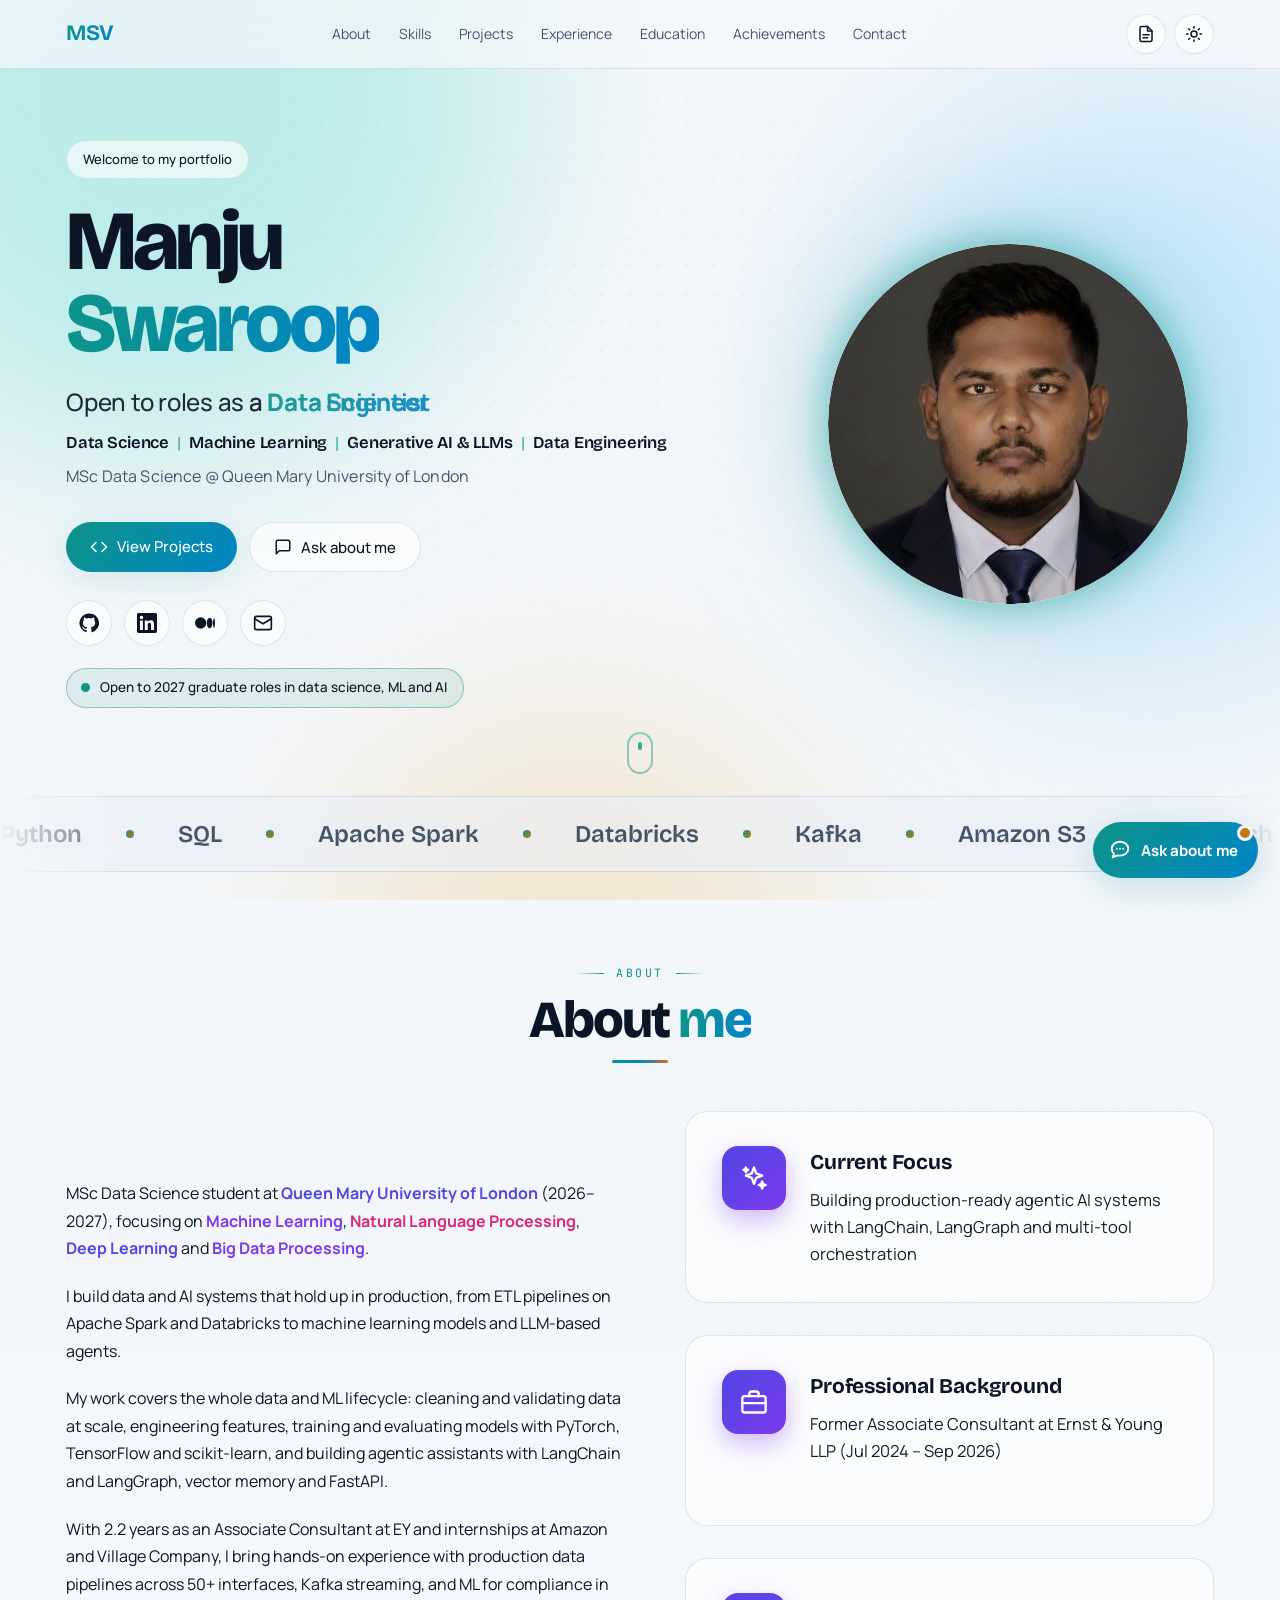
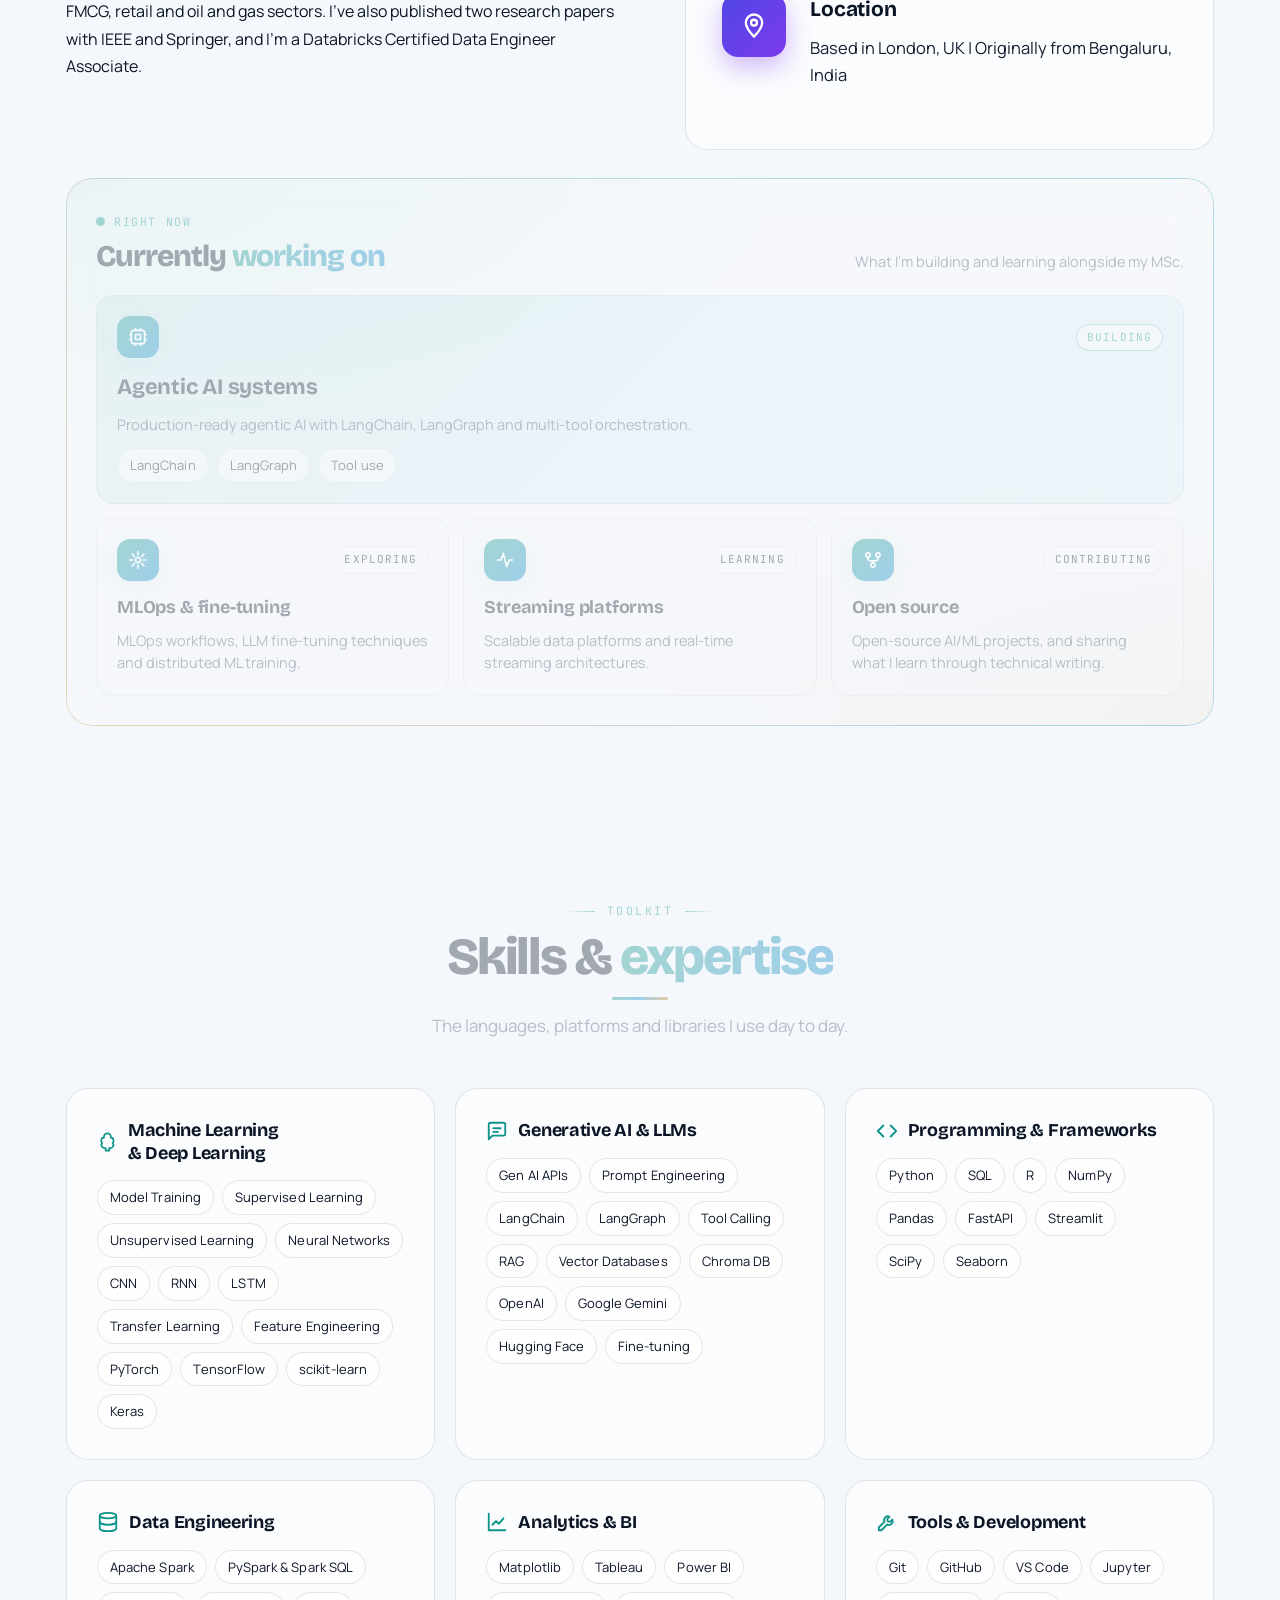
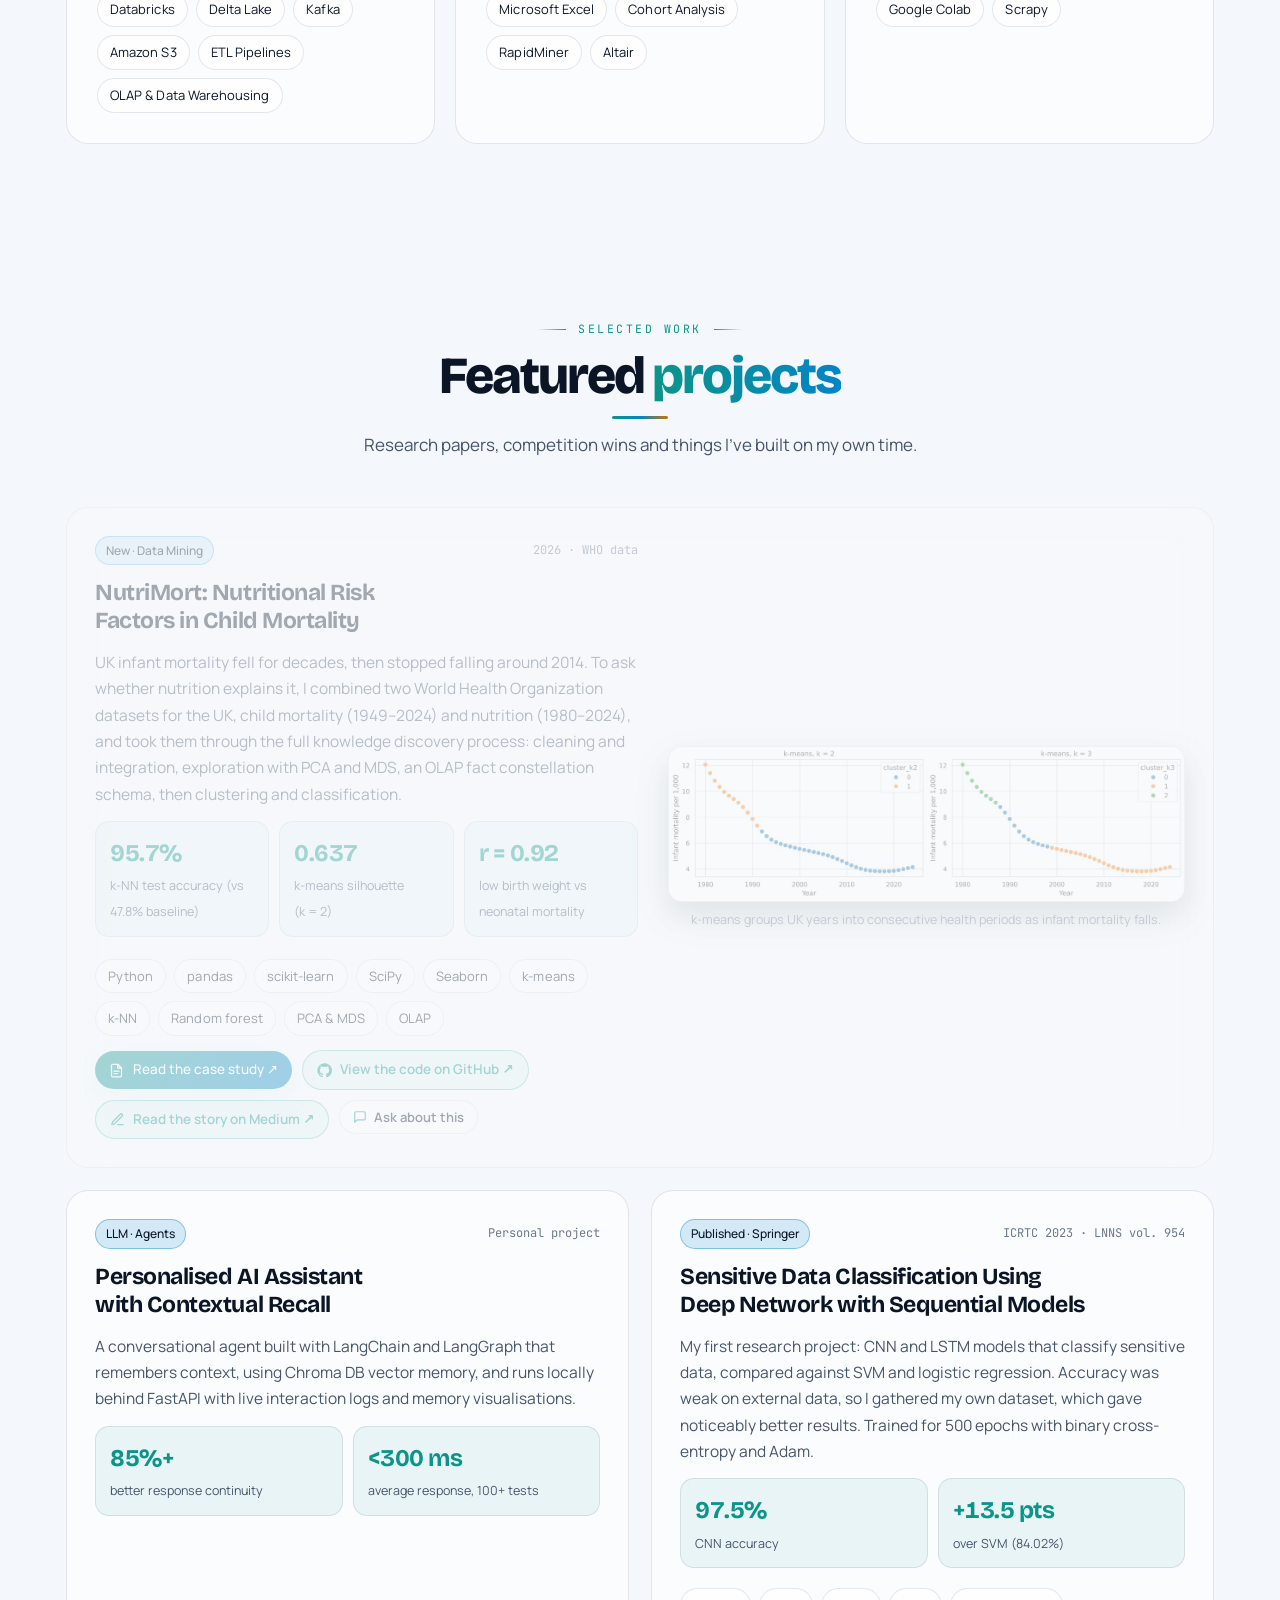
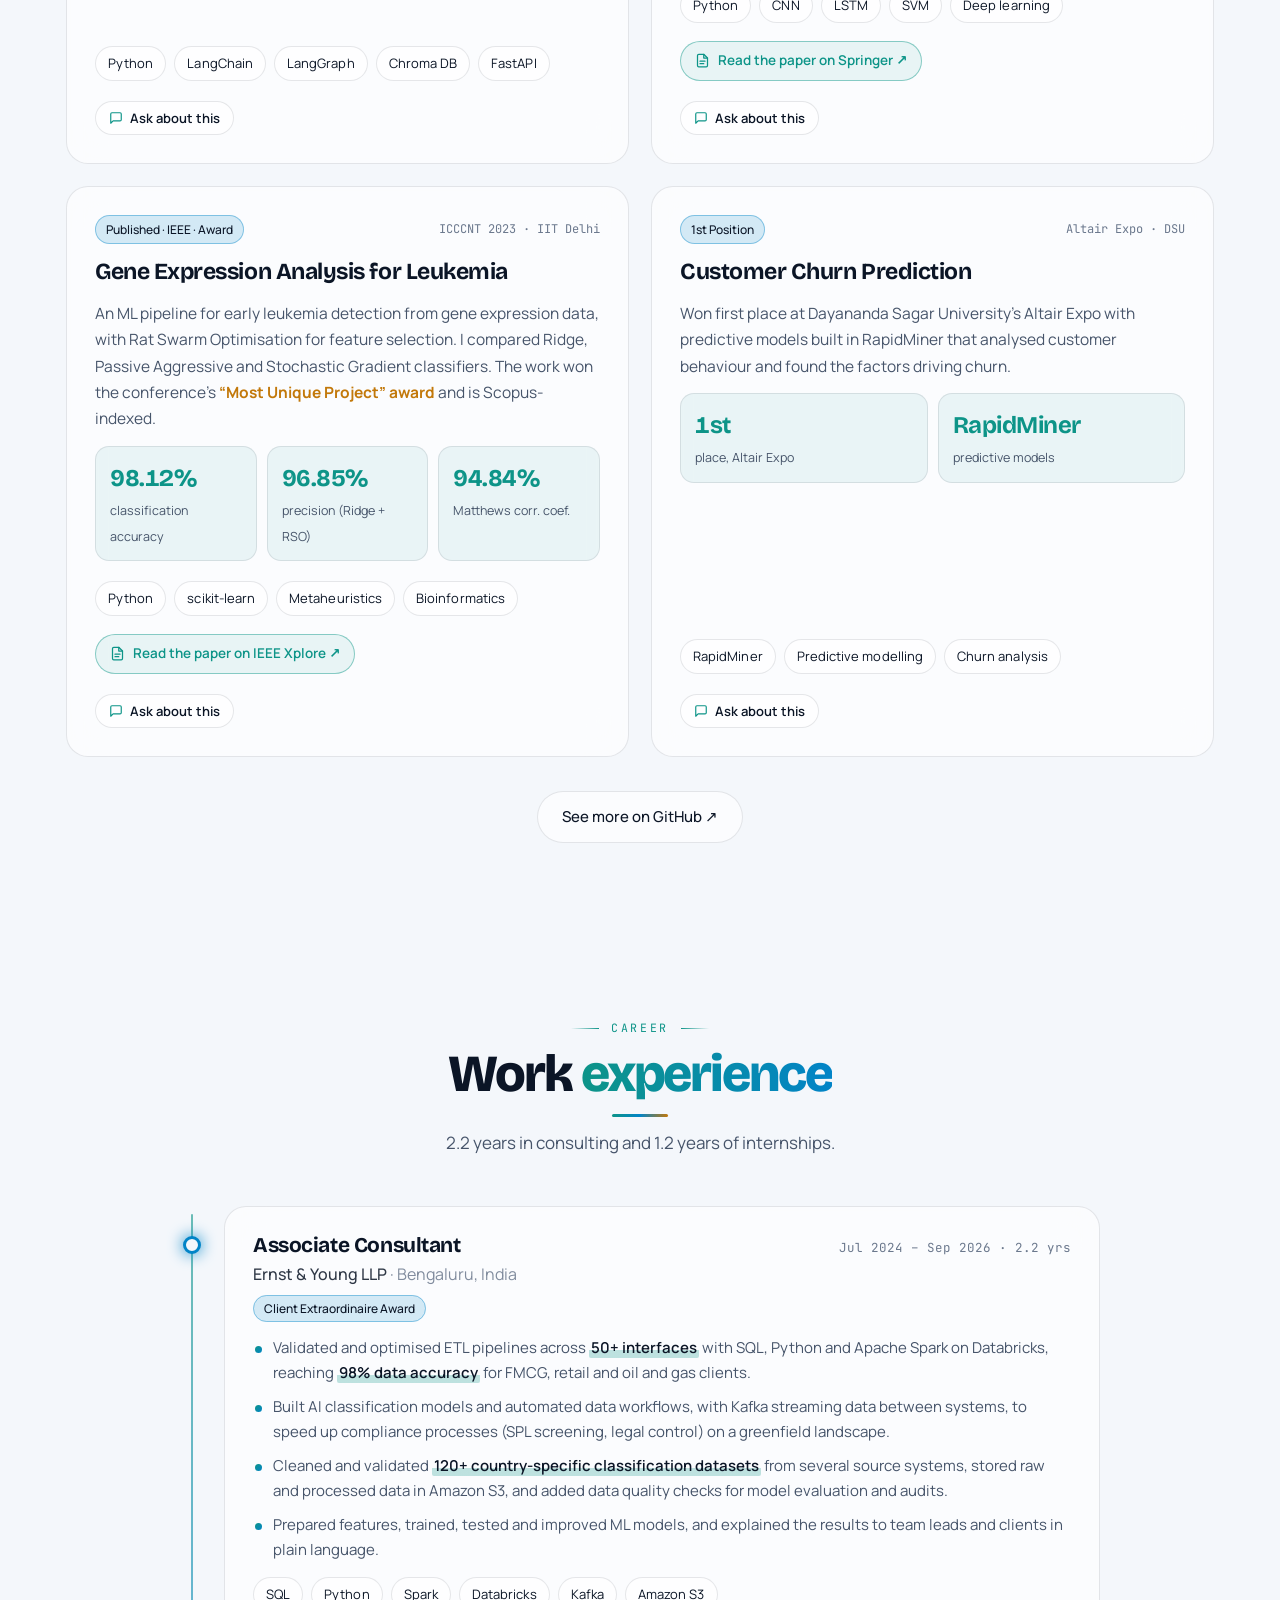
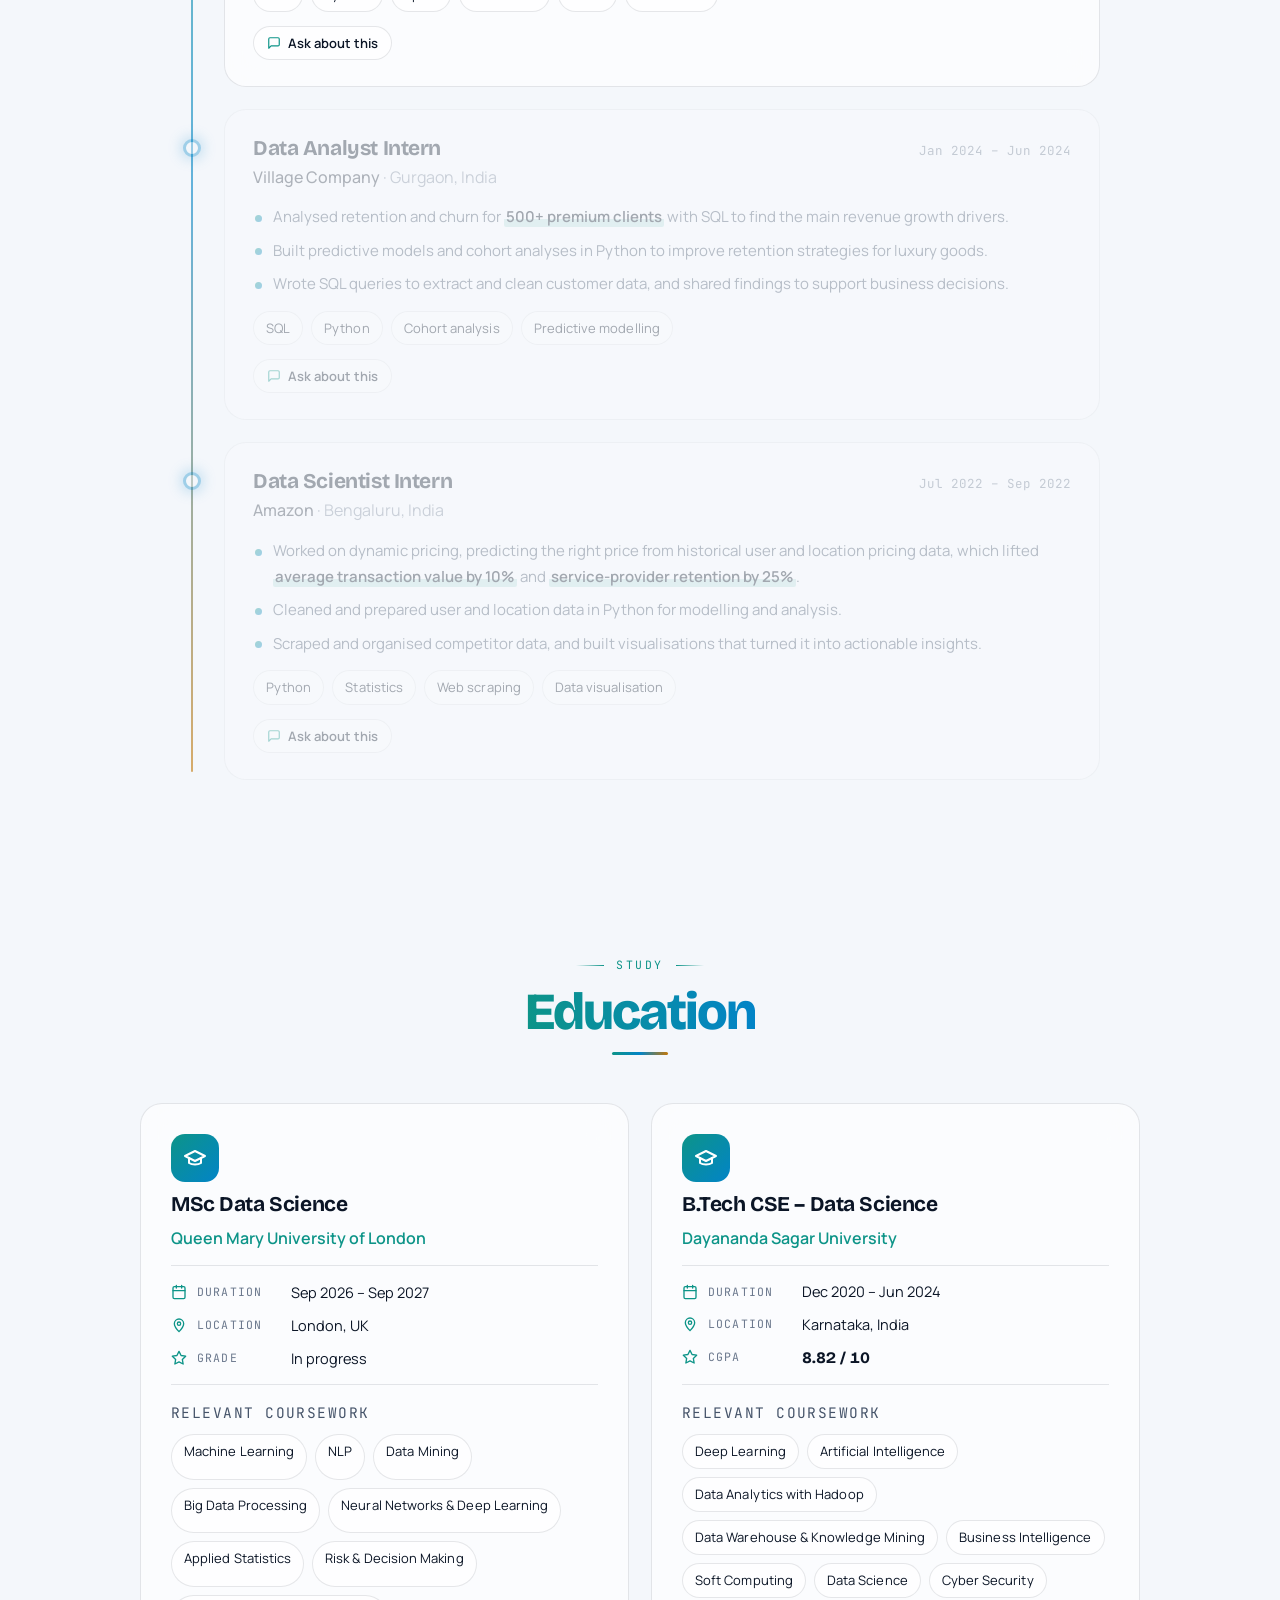
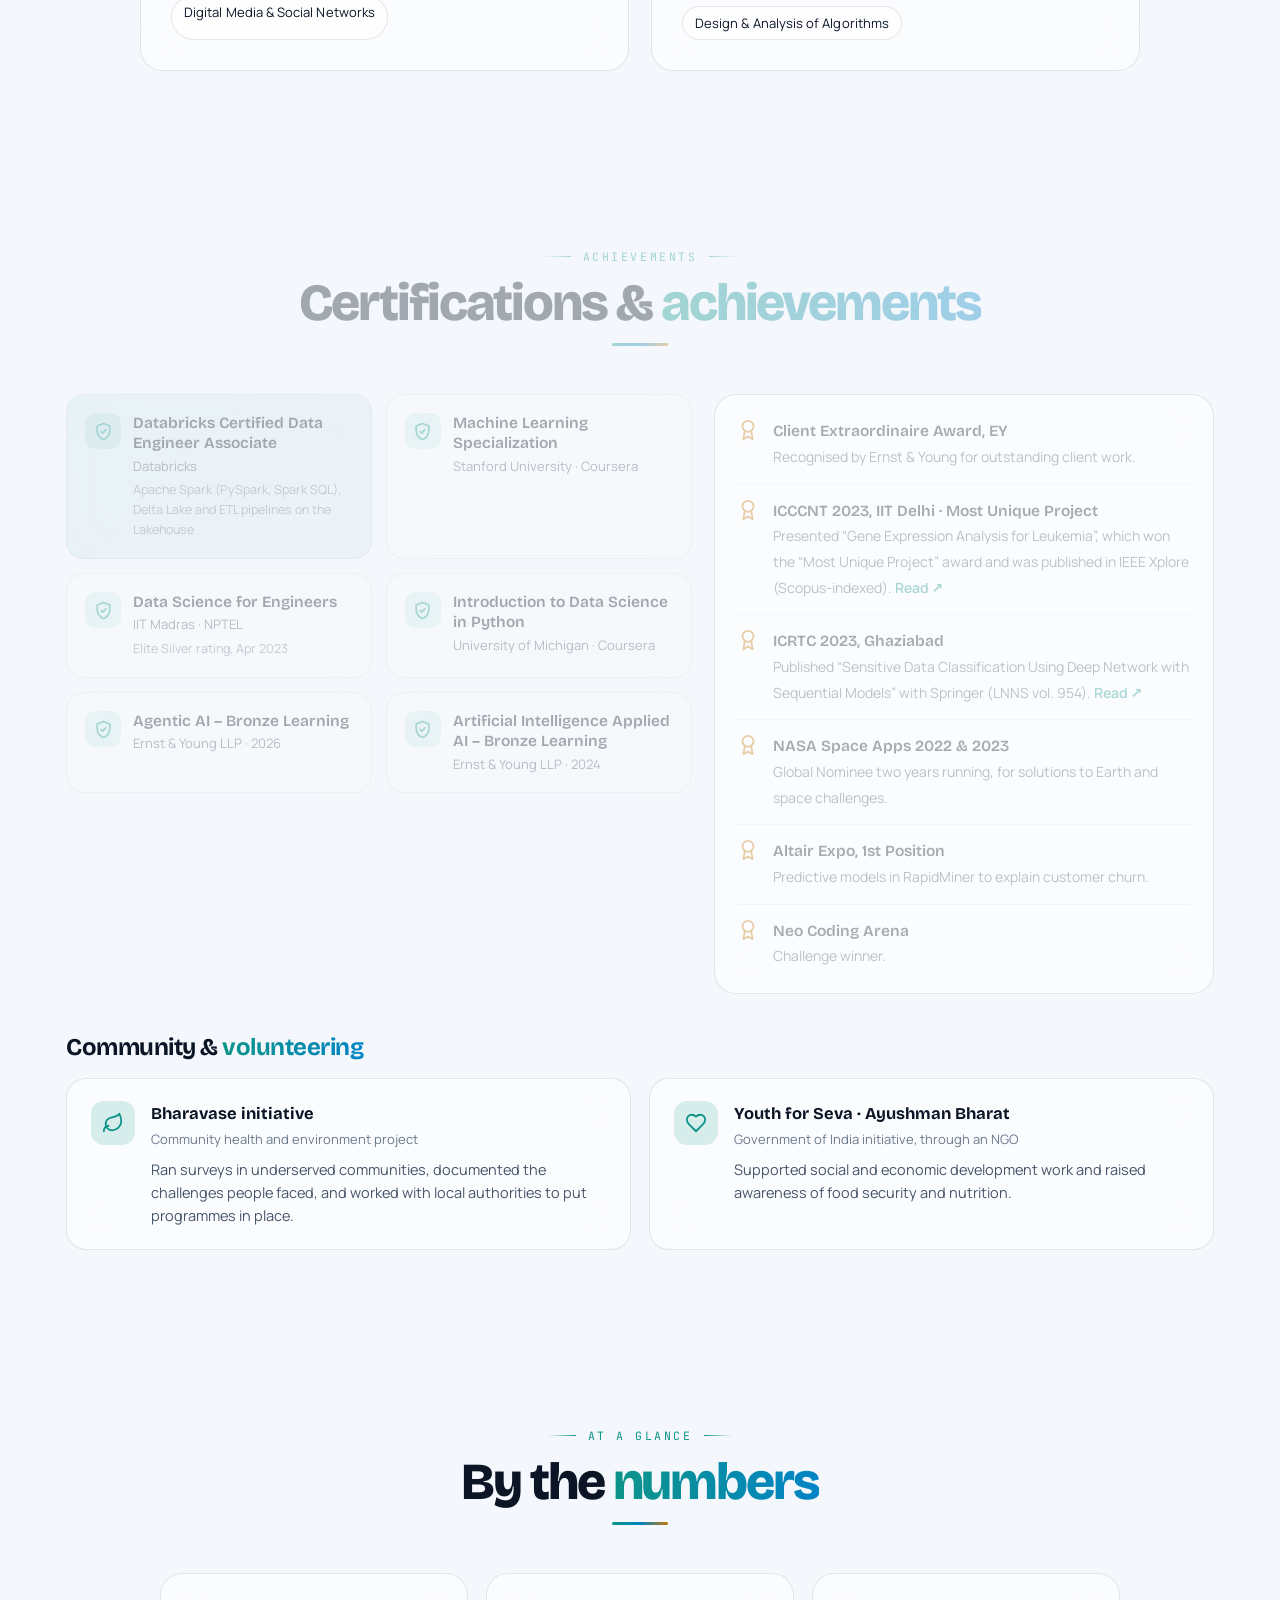
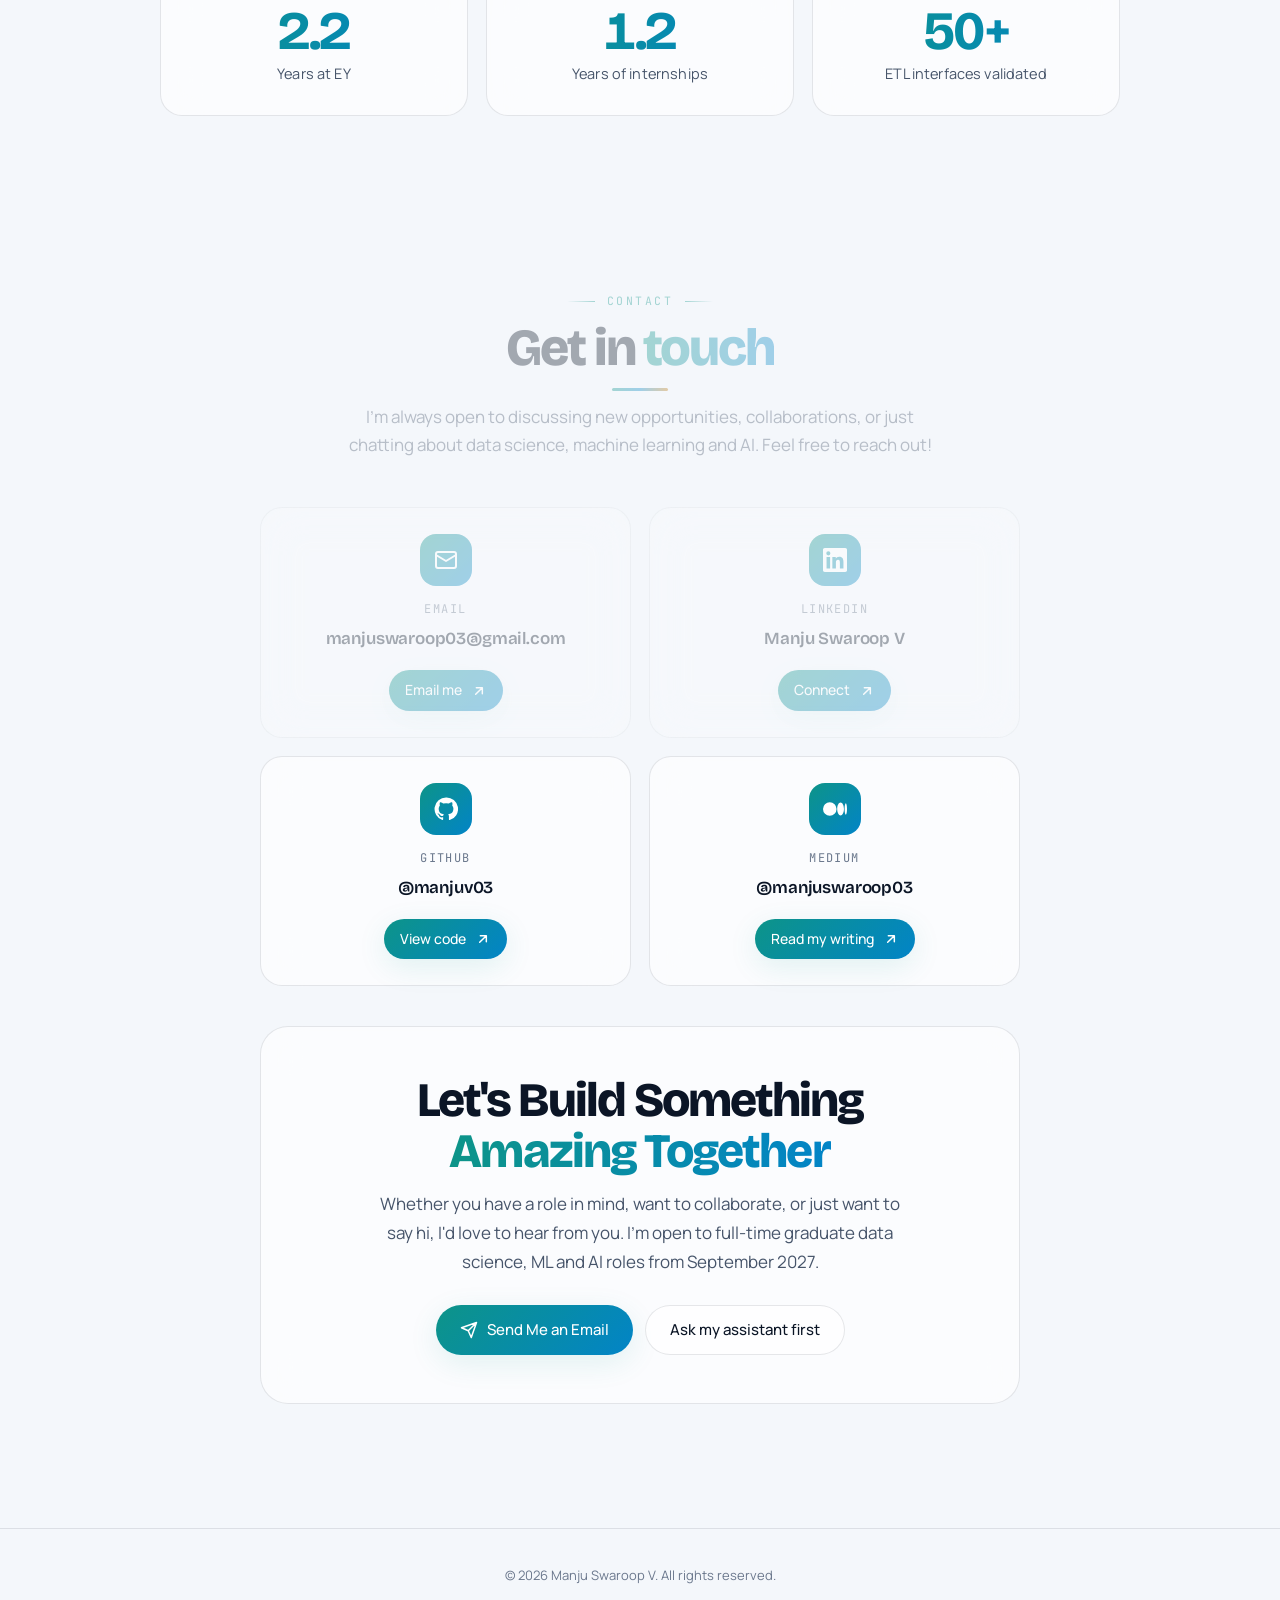
==== index.html @ ff4ec2ef "Add Medium: NutriMort story and profile link" ====
<!doctype html>
<html lang="en-GB">
<head>
<meta charset="utf-8">
<meta name="viewport" content="width=device-width, initial-scale=1, viewport-fit=cover">
<meta name="theme-color" content="#060a13">
<meta name="author" content="Manju Swaroop V">
<link rel="canonical" href="https://manjuv03.github.io/">
<meta property="og:type" content="profile">
<meta property="og:site_name" content="Manju Swaroop V">
<meta property="og:url" content="https://manjuv03.github.io/">
<meta property="og:title" content="Manju Swaroop V · Data Scientist, ML & AI">
<meta property="og:description" content="MSc Data Science at Queen Mary University of London. 2.2 years at EY, two published papers and Databricks certified. Open to 2027 graduate roles in data science, ML and AI.">
<meta property="og:image" content="https://manjuv03.github.io/assets/og-card.jpg">
<meta property="og:image:secure_url" content="https://manjuv03.github.io/assets/og-card.jpg">
<meta property="og:image:type" content="image/jpeg">
<meta property="og:image:width" content="1200">
<meta property="og:image:height" content="630">
<meta property="og:image:alt" content="Manju Swaroop: Data Scientist, ML and AI. MSc Data Science, Queen Mary University of London.">
<meta property="og:locale" content="en_GB">
<meta property="profile:first_name" content="Manju Swaroop">
<meta property="profile:last_name" content="V">
<meta name="twitter:card" content="summary_large_image">
<meta name="twitter:title" content="Manju Swaroop V · Data Scientist, ML & AI">
<meta name="twitter:description" content="MSc Data Science at Queen Mary University of London. Open to 2027 graduate roles in data science, ML and AI.">
<meta name="twitter:image" content="https://manjuv03.github.io/assets/og-card.jpg">
<link rel="icon" href="favicon.svg" type="image/svg+xml">
<title>Manju Swaroop V · Portfolio</title>
<meta name="description" content="Portfolio of Manju Swaroop V, MSc Data Science at Queen Mary University of London. Machine learning, LLM applications and data engineering.">
<link rel="preconnect" href="https://fonts.googleapis.com">
<link rel="preconnect" href="https://fonts.gstatic.com" crossorigin>
<link rel="stylesheet" href="https://fonts.googleapis.com/css2?family=Bricolage+Grotesque:opsz,wght@12..96,500;12..96,600;12..96,700;12..96,800&family=Manrope:wght@400;500;600;700&family=JetBrains+Mono:wght@400;500&display=swap">
<link rel="stylesheet" href="css/style.css?v=0ccee8ed">

</head>
<body>
<div class="aurora" aria-hidden="true"><i></i><i></i><i></i></div><div class="dots" aria-hidden="true"></div><div class="grain" aria-hidden="true"></div>
<div id="cursor-glow" aria-hidden="true"></div>

<nav class="top" aria-label="Main"><span class="progress" id="progress" aria-hidden="true"></span>
  <div class="wrap">
    <a href="#home" class="logo gradient-text">MSV</a>
    <div class="links" id="links">
      <a href="#about">About</a><a href="#skills">Skills</a><a href="#projects">Projects</a>
      <a href="#experience">Experience</a><a href="#education">Education</a><a href="#achievements">Achievements</a><a href="#contact">Contact</a>
    </div>
    <div class="nav-right">
      <button class="icon-btn" data-resume aria-label="View resume"><svg viewBox="0 0 24 24" fill="none" stroke="currentColor" stroke-width="2" stroke-linecap="round" stroke-linejoin="round"><path d="M14 2H6a2 2 0 0 0-2 2v16a2 2 0 0 0 2 2h12a2 2 0 0 0 2-2V8z"/><path d="M14 2v6h6M8 13h8M8 17h6"/></svg></button>
      <button class="icon-btn" id="theme-btn" aria-label="Switch light or dark mode">
        <svg id="ic-sun" viewBox="0 0 24 24" fill="none" stroke="currentColor" stroke-width="2" stroke-linecap="round"><circle cx="12" cy="12" r="4"/><path d="M12 2v2M12 20v2M4.9 4.9l1.4 1.4M17.7 17.7l1.4 1.4M2 12h2M20 12h2M4.9 19.1l1.4-1.4M17.7 6.3l1.4-1.4"/></svg>
        <svg id="ic-moon" viewBox="0 0 24 24" fill="none" stroke="currentColor" stroke-width="2" stroke-linecap="round" hidden><path d="M21 12.8A9 9 0 1 1 11.2 3a7 7 0 0 0 9.8 9.8z"/></svg>
      </button>
      <button class="icon-btn menu-btn" id="menu-btn" aria-label="Open menu" aria-expanded="false" aria-controls="links">
        <svg viewBox="0 0 24 24" fill="none" stroke="currentColor" stroke-width="2" stroke-linecap="round"><path d="M4 7h16M4 12h16M4 17h16"/></svg>
      </button>
    </div>
  </div>
</nav>

<header class="hero" id="home">
  <div class="wrap hero-grid">
    <div>
      <span class="pill glass">Welcome to my portfolio</span>
      <h1>Manju<br><span class="gradient-text">Swaroop</span></h1>
      <p class="role">Open to roles as <span class="rot" id="rot" aria-live="off"><span class="on"><i class="art">a</i> <b class="gradient-text">Data Scientist</b></span><span><i class="art">a</i> <b class="gradient-text">Data Engineer</b></span><span><i class="art">an</i> <b class="gradient-text">ML Engineer</b></span><span><i class="art">an</i> <b class="gradient-text">AI Engineer</b></span></span></p>
      <p class="focus"><span>Data Science</span><i>|</i><span>Machine Learning</span><i>|</i><span>Generative AI &amp; LLMs</span><i>|</i><span>Data Engineering</span></p>
      <p class="sub">MSc Data Science @ Queen Mary University of London</p>
      <div class="cta">
        <a class="btn solid" href="#projects">
          <svg viewBox="0 0 24 24" fill="none" stroke="currentColor" stroke-width="2" stroke-linecap="round" stroke-linejoin="round"><path d="m16 18 6-6-6-6M8 6l-6 6 6 6"/></svg>View Projects</a>
        <button class="btn ghost" data-chat>
          <svg viewBox="0 0 24 24" fill="none" stroke="currentColor" stroke-width="2" stroke-linecap="round" stroke-linejoin="round"><path d="M21 15a2 2 0 0 1-2 2H7l-4 4V5a2 2 0 0 1 2-2h14a2 2 0 0 1 2 2z"/></svg>Ask about me</button>
      </div>
      <div class="socials">
        <a class="glass" href="https://github.com/manjuv03" target="_blank" rel="noopener" aria-label="GitHub">
          <svg viewBox="0 0 24 24" fill="currentColor"><path d="M12 .5a11.5 11.5 0 0 0-3.64 22.4c.58.1.79-.25.79-.56v-2c-3.2.7-3.88-1.37-3.88-1.37-.52-1.33-1.28-1.69-1.28-1.69-1.05-.71.08-.7.08-.7 1.16.08 1.77 1.19 1.77 1.19 1.03 1.77 2.7 1.26 3.36.96.1-.75.4-1.26.73-1.55-2.55-.29-5.24-1.28-5.24-5.68 0-1.26.45-2.28 1.19-3.09-.12-.29-.52-1.46.11-3.05 0 0 .97-.31 3.17 1.18a11 11 0 0 1 5.77 0c2.2-1.49 3.17-1.18 3.17-1.18.63 1.59.23 2.76.11 3.05.74.81 1.19 1.83 1.19 3.09 0 4.41-2.69 5.38-5.26 5.67.41.36.78 1.06.78 2.14v3.17c0 .31.21.67.8.56A11.5 11.5 0 0 0 12 .5z"/></svg></a>
        <a class="glass" href="https://www.linkedin.com/in/manju-swaroop-v" target="_blank" rel="noopener" aria-label="LinkedIn">
          <svg viewBox="0 0 24 24" fill="currentColor"><path d="M20.45 20.45h-3.56v-5.57c0-1.33-.02-3.04-1.85-3.04-1.85 0-2.14 1.45-2.14 2.94v5.67H9.35V9h3.41v1.56h.05c.48-.9 1.64-1.85 3.37-1.85 3.6 0 4.27 2.37 4.27 5.46v6.28zM5.34 7.43a2.06 2.06 0 1 1 0-4.13 2.06 2.06 0 0 1 0 4.13zM7.12 20.45H3.56V9h3.56v11.45zM22.22 0H1.77C.79 0 0 .77 0 1.73v20.54C0 23.23.79 24 1.77 24h20.45c.98 0 1.78-.77 1.78-1.73V1.73C24 .77 23.2 0 22.22 0z"/></svg></a>
        <a class="glass" href="https://medium.com/@manjuswaroop03" target="_blank" rel="noopener" aria-label="Medium">
          <svg viewBox="0 0 24 24" fill="currentColor"><path d="M13.54 12a6.8 6.8 0 0 1-6.77 6.82A6.8 6.8 0 0 1 0 12a6.8 6.8 0 0 1 6.77-6.82A6.8 6.8 0 0 1 13.54 12zm7.42 0c0 3.54-1.51 6.42-3.38 6.42-1.87 0-3.39-2.88-3.39-6.42s1.52-6.42 3.39-6.42 3.38 2.88 3.38 6.42M24 12c0 3.17-.53 5.75-1.19 5.75-.66 0-1.19-2.58-1.19-5.75s.53-5.75 1.19-5.75C23.47 6.25 24 8.83 24 12z"/></svg></a>
        <a class="glass" href="https://mail.google.com/mail/?view=cm&amp;fs=1&amp;to=manjuswaroop03@gmail.com&amp;su=Hello%20Manju" target="_blank" rel="noopener" aria-label="Email Manju in Gmail">
          <svg viewBox="0 0 24 24" fill="none" stroke="currentColor" stroke-width="2" stroke-linecap="round" stroke-linejoin="round"><rect x="2" y="4" width="20" height="16" rx="2"/><path d="m22 7-10 6L2 7"/></svg></a>
      </div>
      <p class="open-to"><span class="live" aria-hidden="true"></span>Open to 2027 graduate roles in data science, ML and AI</p>
    </div>
    <div class="avatar-wrap">
      <div class="avatar">
        <div class="avatar-inner"><img src="assets/profile.jpg" alt="Portrait of Manju Swaroop V" width="640" height="640"></div>
      </div>
    </div>
  </div>
  <a class="scroll-cue" href="#about" aria-label="Scroll to About"><span></span></a>
</header>

<div class="ribbon" aria-hidden="true"><div class="track"><span>Python</span><span>SQL</span><span>Apache Spark</span><span>Databricks</span><span>Kafka</span><span>Amazon S3</span><span>PyTorch</span><span>TensorFlow</span><span>scikit-learn</span><span>LangChain</span><span>LangGraph</span><span>Hugging Face</span><span>Tableau</span><span>Power BI</span><span>R</span><span>Python</span><span>SQL</span><span>Apache Spark</span><span>Databricks</span><span>Kafka</span><span>Amazon S3</span><span>PyTorch</span><span>TensorFlow</span><span>scikit-learn</span><span>LangChain</span><span>LangGraph</span><span>Hugging Face</span><span>Tableau</span><span>Power BI</span><span>R</span></div></div>

<section class="block" id="about">
  <div class="wrap">
    <div class="head reveal"><span class="kicker">About</span><h2>About <span class="gradient-text">me</span></h2></div>
    <div class="about">
      <div class="about-text reveal">
        <p>MSc Data Science student at <span class="h1">Queen Mary University of London</span> (2026–2027), focusing on <span class="h2">Machine Learning</span>, <span class="h3">Natural Language Processing</span>, <span class="h1">Deep Learning</span> and <span class="h2">Big Data Processing</span>.</p>
        <p>I build data and AI systems that hold up in production, from ETL pipelines on Apache Spark and Databricks to machine learning models and LLM-based agents.</p>
        <p>My work covers the whole data and ML lifecycle: cleaning and validating data at scale, engineering features, training and evaluating models with PyTorch, TensorFlow and scikit-learn, and building agentic assistants with LangChain and LangGraph, vector memory and FastAPI.</p>
        <p>With 2.2 years as an Associate Consultant at EY and internships at Amazon and Village Company, I bring hands-on experience with production data pipelines across 50+ interfaces, Kafka streaming, and ML for compliance in FMCG, retail and oil and gas sectors. I've also published two research papers with IEEE and Springer, and I'm a Databricks Certified Data Engineer Associate.</p>
      </div>
      <div class="facts facts2">
        <div class="fact2 glass hov reveal"><span class="fi"><svg viewBox="0 0 24 24" fill="none" stroke="currentColor" stroke-width="2" stroke-linecap="round" stroke-linejoin="round"><path d="M12 3l1.9 5.1L19 10l-5.1 1.9L12 17l-1.9-5.1L5 10l5.1-1.9z"/><path d="M19 15l.8 2.2L22 18l-2.2.8L19 21l-.8-2.2L16 18l2.2-.8z"/><path d="M5 3l.6 1.4L7 5l-1.4.6L5 7l-.6-1.4L3 5l1.4-.6z"/></svg></span><div><h3>Current Focus</h3><p>Building production-ready agentic AI systems with LangChain, LangGraph and multi-tool orchestration</p></div></div>
        <div class="fact2 glass hov reveal"><span class="fi"><svg viewBox="0 0 24 24" fill="none" stroke="currentColor" stroke-width="2" stroke-linecap="round" stroke-linejoin="round"><rect x="2" y="7" width="20" height="14" rx="2"/><path d="M16 7V5a2 2 0 0 0-2-2h-4a2 2 0 0 0-2 2v2M2 13h20"/></svg></span><div><h3>Professional Background</h3><p>Former Associate Consultant at Ernst &amp; Young LLP (Jul 2024 – Sep 2026)</p></div></div>
        <div class="fact2 glass hov reveal"><span class="fi"><svg viewBox="0 0 24 24" fill="none" stroke="currentColor" stroke-width="2" stroke-linecap="round" stroke-linejoin="round"><path d="M12 22s7-7.4 7-12a7 7 0 1 0-14 0c0 4.6 7 12 7 12z"/><circle cx="12" cy="10" r="2.5"/></svg></span><div><h3>Location</h3><p>Based in London, UK | Originally from Bengaluru, India</p></div></div>
      </div>
    </div>
    <div class="now reveal">
      <div class="now-head">
        <div><span class="now-k"><span class="live" aria-hidden="true"></span>Right now</span><h3>Currently <span class="gradient-text">working on</span></h3></div>
        <p>What I'm building and learning alongside my MSc.</p>
      </div>
      <ul class="now-list">
        <li class="now-item feat"><div class="now-top"><span class="ni"><svg viewBox="0 0 24 24" fill="none" stroke="currentColor" stroke-width="2" stroke-linecap="round" stroke-linejoin="round"><rect x="4" y="4" width="16" height="16" rx="3"/><path d="M9 9h6v6H9zM9 2v2M15 2v2M9 20v2M15 20v2M2 9h2M2 15h2M20 9h2M20 15h2"/></svg></span><span class="st">Building</span></div><b>Agentic AI systems</b><p>Production-ready agentic AI with LangChain, LangGraph and multi-tool orchestration.</p><div class="tags"><span class="tag">LangChain</span><span class="tag">LangGraph</span><span class="tag">Tool use</span></div></li>
        <li class="now-item"><div class="now-top"><span class="ni"><svg viewBox="0 0 24 24" fill="none" stroke="currentColor" stroke-width="2" stroke-linecap="round" stroke-linejoin="round"><path d="M12 2v4M12 18v4M4.9 4.9l2.8 2.8M16.3 16.3l2.8 2.8M2 12h4M18 12h4M4.9 19.1l2.8-2.8M16.3 7.7l2.8-2.8"/><circle cx="12" cy="12" r="3"/></svg></span><span class="st">Exploring</span></div><b>MLOps &amp; fine-tuning</b><p>MLOps workflows, LLM fine-tuning techniques and distributed ML training.</p></li>
        <li class="now-item"><div class="now-top"><span class="ni"><svg viewBox="0 0 24 24" fill="none" stroke="currentColor" stroke-width="2" stroke-linecap="round" stroke-linejoin="round"><path d="M3 12h4l3-8 4 16 3-8h4"/></svg></span><span class="st">Learning</span></div><b>Streaming platforms</b><p>Scalable data platforms and real-time streaming architectures.</p></li>
        <li class="now-item"><div class="now-top"><span class="ni"><svg viewBox="0 0 24 24" fill="none" stroke="currentColor" stroke-width="2" stroke-linecap="round" stroke-linejoin="round"><circle cx="6" cy="6" r="2.5"/><circle cx="18" cy="6" r="2.5"/><circle cx="12" cy="18" r="2.5"/><path d="M6 8.5v1.5a3 3 0 0 0 3 3h6a3 3 0 0 0 3-3V8.5M12 13v2.5"/></svg></span><span class="st">Contributing</span></div><b>Open source</b><p>Open-source AI/ML projects, and sharing what I learn through technical writing.</p></li>
      </ul>
    </div>
  </div>
</section>

<section class="block" id="skills">
  <div class="wrap">
    <div class="head reveal"><span class="kicker">Toolkit</span><h2>Skills &amp; <span class="gradient-text">expertise</span></h2><p>The languages, platforms and libraries I use day to day.</p></div>
    <div class="skills">
      <div class="card glass hov reveal"><h3><svg viewBox="0 0 24 24" fill="none" stroke="currentColor" stroke-width="2" stroke-linecap="round" stroke-linejoin="round"><path d="M12 2a4 4 0 0 1 4 4v1a3 3 0 0 1 3 3v1a3 3 0 0 1-1 2.2A3.5 3.5 0 0 1 15 19h-1v3h-4v-3H9a3.5 3.5 0 0 1-3-5.8A3 3 0 0 1 5 11v-1a3 3 0 0 1 3-3V6a4 4 0 0 1 4-4z"/></svg>Machine Learning &amp; Deep Learning</h3>
        <div class="tags"><span class="tag">Model Training</span><span class="tag">Supervised Learning</span><span class="tag">Unsupervised Learning</span><span class="tag">Neural Networks</span><span class="tag">CNN</span><span class="tag">RNN</span><span class="tag">LSTM</span><span class="tag">Transfer Learning</span><span class="tag">Feature Engineering</span><span class="tag">PyTorch</span><span class="tag">TensorFlow</span><span class="tag">scikit-learn</span><span class="tag">Keras</span></div></div>
      <div class="card glass hov reveal"><h3><svg viewBox="0 0 24 24" fill="none" stroke="currentColor" stroke-width="2" stroke-linecap="round" stroke-linejoin="round"><path d="M21 15a2 2 0 0 1-2 2H7l-4 4V5a2 2 0 0 1 2-2h14a2 2 0 0 1 2 2z"/><path d="M8 9h8M8 13h5"/></svg>Generative AI &amp; LLMs</h3>
        <div class="tags"><span class="tag">Gen AI APIs</span><span class="tag">Prompt Engineering</span><span class="tag">LangChain</span><span class="tag">LangGraph</span><span class="tag">Tool Calling</span><span class="tag">RAG</span><span class="tag">Vector Databases</span><span class="tag">Chroma DB</span><span class="tag">OpenAI</span><span class="tag">Google Gemini</span><span class="tag">Hugging Face</span><span class="tag">Fine-tuning</span></div></div>
      <div class="card glass hov reveal"><h3><svg viewBox="0 0 24 24" fill="none" stroke="currentColor" stroke-width="2" stroke-linecap="round" stroke-linejoin="round"><path d="m16 18 6-6-6-6M8 6l-6 6 6 6"/></svg>Programming &amp; Frameworks</h3>
        <div class="tags"><span class="tag">Python</span><span class="tag">SQL</span><span class="tag">R</span><span class="tag">NumPy</span><span class="tag">Pandas</span><span class="tag">FastAPI</span><span class="tag">Streamlit</span><span class="tag">SciPy</span><span class="tag">Seaborn</span></div></div>
      <div class="card glass hov reveal"><h3><svg viewBox="0 0 24 24" fill="none" stroke="currentColor" stroke-width="2" stroke-linecap="round" stroke-linejoin="round"><ellipse cx="12" cy="5" rx="9" ry="3"/><path d="M3 5v14c0 1.7 4 3 9 3s9-1.3 9-3V5"/><path d="M3 12c0 1.7 4 3 9 3s9-1.3 9-3"/></svg>Data Engineering</h3>
        <div class="tags"><span class="tag">Apache Spark</span><span class="tag">PySpark &amp; Spark SQL</span><span class="tag">Databricks</span><span class="tag">Delta Lake</span><span class="tag">Kafka</span><span class="tag">Amazon S3</span><span class="tag">ETL Pipelines</span><span class="tag">OLAP &amp; Data Warehousing</span></div></div>
      <div class="card glass hov reveal"><h3><svg viewBox="0 0 24 24" fill="none" stroke="currentColor" stroke-width="2" stroke-linecap="round" stroke-linejoin="round"><path d="M3 3v18h18"/><path d="m7 15 4-4 3 3 5-6"/></svg>Analytics &amp; BI</h3>
        <div class="tags"><span class="tag">Matplotlib</span><span class="tag">Tableau</span><span class="tag">Power BI</span><span class="tag">Microsoft Excel</span><span class="tag">Cohort Analysis</span><span class="tag">RapidMiner</span><span class="tag">Altair</span></div></div>
      <div class="card glass hov reveal"><h3><svg viewBox="0 0 24 24" fill="none" stroke="currentColor" stroke-width="2" stroke-linecap="round" stroke-linejoin="round"><path d="M14.7 6.3a4 4 0 0 0-5.4 5.4L3 18v3h3l6.3-6.3a4 4 0 0 0 5.4-5.4l-2.5 2.5-2.4-.6-.6-2.4z"/></svg>Tools &amp; Development</h3>
        <div class="tags"><span class="tag">Git</span><span class="tag">GitHub</span><span class="tag">VS Code</span><span class="tag">Jupyter</span><span class="tag">Google Colab</span><span class="tag">Scrapy</span></div></div>
    </div>
  </div>
</section>

<section class="block" id="projects">
  <div class="wrap">
    <div class="head reveal"><span class="kicker">Selected work</span><h2>Featured <span class="gradient-text">projects</span></h2><p>Research papers, competition wins and things I've built on my own time.</p></div>
    <div class="projects">
      <article class="proj glass hov reveal wide" id="nutrimort">
        <div class="pcol">
          <div class="meta"><span class="badge">New · Data Mining</span><span class="when">2026 · WHO data</span></div>
          <h3>NutriMort: Nutritional Risk Factors in Child Mortality</h3>
          <p>UK infant mortality fell for decades, then stopped falling around 2014. To ask whether nutrition explains it, I combined two World Health Organization datasets for the UK, child mortality (1949–2024) and nutrition (1980–2024), and took them through the full knowledge discovery process: cleaning and integration, exploration with PCA and MDS, an OLAP fact constellation schema, then clustering and classification.</p>
          <div class="metrics"><div><b>95.7%</b><span>k-NN test accuracy (vs 47.8% baseline)</span></div><div><b>0.637</b><span>k-means silhouette (k&nbsp;=&nbsp;2)</span></div><div><b>r&nbsp;=&nbsp;0.92</b><span>low birth weight vs neonatal mortality</span></div></div>
          <div class="tags"><span class="tag">Python</span><span class="tag">pandas</span><span class="tag">scikit-learn</span><span class="tag">SciPy</span><span class="tag">Seaborn</span><span class="tag">k-means</span><span class="tag">k-NN</span><span class="tag">Random forest</span><span class="tag">PCA &amp; MDS</span><span class="tag">OLAP</span></div>
          <div class="pbtns"><a class="btn solid sm cs" href="https://manjuv03.github.io/nutrimort/" target="_blank" rel="noopener"><svg viewBox="0 0 24 24" fill="none" stroke="currentColor" stroke-width="2" stroke-linecap="round" stroke-linejoin="round"><path d="M14 2H6a2 2 0 0 0-2 2v16a2 2 0 0 0 2 2h12a2 2 0 0 0 2-2V8z"/><path d="M14 2v6h6M8 13h8M8 17h6"/></svg>Read the case study ↗</a><a class="paper" href="https://github.com/manjuv03/NutriMort" target="_blank" rel="noopener"><svg viewBox="0 0 24 24" fill="currentColor"><path d="M12 .5a11.5 11.5 0 0 0-3.64 22.4c.58.1.79-.25.79-.56v-2c-3.2.7-3.88-1.37-3.88-1.37-.52-1.33-1.28-1.69-1.28-1.69-1.05-.71.08-.7.08-.7 1.16.08 1.77 1.19 1.77 1.19 1.03 1.77 2.7 1.26 3.36.96.1-.75.4-1.26.73-1.55-2.55-.29-5.24-1.28-5.24-5.68 0-1.26.45-2.28 1.19-3.09-.12-.29-.52-1.46.11-3.05 0 0 .97-.31 3.17 1.18a11 11 0 0 1 5.77 0c2.2-1.49 3.17-1.18 3.17-1.18.63 1.59.23 2.76.11 3.05.74.81 1.19 1.83 1.19 3.09 0 4.41-2.69 5.38-5.26 5.67.41.36.78 1.06.78 2.14v3.17c0 .31.21.67.8.56A11.5 11.5 0 0 0 12 .5z"/></svg>View the code on GitHub ↗</a><a class="paper" href="https://medium.com/@manjuswaroop03/my-model-scored-95-7-then-a-model-that-only-knew-the-year-nearly-matched-it-cc8ef0c4a84b" target="_blank" rel="noopener"><svg viewBox="0 0 24 24" fill="none" stroke="currentColor" stroke-width="2" stroke-linecap="round" stroke-linejoin="round"><path d="M12 20h9"/><path d="M16.5 3.5a2.1 2.1 0 0 1 3 3L7 19l-4 1 1-4z"/></svg>Read the story on Medium ↗</a>
          <button type="button" class="ask-this" data-ask="Tell me about NutriMort" data-key="nutrimort"><svg viewBox="0 0 24 24" fill="none" stroke="currentColor" stroke-width="2" stroke-linecap="round" stroke-linejoin="round"><path d="M21 15a2 2 0 0 1-2 2H7l-4 4V5a2 2 0 0 1 2-2h14a2 2 0 0 1 2 2z"/></svg>Ask about this</button></div>
        </div>
        <figure class="pfig"><img id="nutrimort-img" src="assets/nutrimort-clusters.jpg" alt="Infant mortality per 1,000 in the UK from 1980 to 2024, coloured by k-means cluster: with two clusters the years split at 1991/1992, with three at 1987/1988 and 1998/1999." loading="lazy" width="1200" height="359">
          <figcaption>k-means groups UK years into consecutive health periods as infant mortality falls.</figcaption></figure>
      </article>
      <article class="proj glass hov reveal">
        <div class="meta"><span class="badge">LLM · Agents</span><span class="when">Personal project</span></div>
        <h3>Personalised AI Assistant with Contextual Recall</h3>
        <p>A conversational agent built with LangChain and LangGraph that remembers context, using Chroma DB vector memory, and runs locally behind FastAPI with live interaction logs and memory visualisations.</p>
        <div class="metrics"><div><b>85%+</b><span>better response continuity</span></div><div><b>&lt;300 ms</b><span>average response, 100+ tests</span></div></div>
        <div class="tags"><span class="tag">Python</span><span class="tag">LangChain</span><span class="tag">LangGraph</span><span class="tag">Chroma DB</span><span class="tag">FastAPI</span></div>
        <button type="button" class="ask-this" data-ask="Tell me about his AI assistant project" data-key="genai"><svg viewBox="0 0 24 24" fill="none" stroke="currentColor" stroke-width="2" stroke-linecap="round" stroke-linejoin="round"><path d="M21 15a2 2 0 0 1-2 2H7l-4 4V5a2 2 0 0 1 2-2h14a2 2 0 0 1 2 2z"/></svg>Ask about this</button>
      </article>
      <article class="proj glass hov reveal">
        <div class="meta"><span class="badge">Published · Springer</span><span class="when">ICRTC 2023 · LNNS vol. 954</span></div>
        <h3>Sensitive Data Classification Using Deep Network with Sequential Models</h3>
        <p>My first research project: CNN and LSTM models that classify sensitive data, compared against SVM and logistic regression. Accuracy was weak on external data, so I gathered my own dataset, which gave noticeably better results. Trained for 500 epochs with binary cross-entropy and Adam.</p>
        <div class="metrics"><div><b>97.5%</b><span>CNN accuracy</span></div><div><b>+13.5 pts</b><span>over SVM (84.02%)</span></div></div>
        <div class="tags"><span class="tag">Python</span><span class="tag">CNN</span><span class="tag">LSTM</span><span class="tag">SVM</span><span class="tag">Deep learning</span></div>
        <a class="paper" href="https://link.springer.com/chapter/10.1007/978-981-97-1724-8_34" target="_blank" rel="noopener"><svg viewBox="0 0 24 24" fill="none" stroke="currentColor" stroke-width="2" stroke-linecap="round" stroke-linejoin="round"><path d="M14 2H6a2 2 0 0 0-2 2v16a2 2 0 0 0 2 2h12a2 2 0 0 0 2-2V8z"/><path d="M14 2v6h6M8 13h8M8 17h6"/></svg>Read the paper on Springer ↗</a>
        <button type="button" class="ask-this" data-ask="Tell me about the sensitive data paper" data-key="paper_sdc"><svg viewBox="0 0 24 24" fill="none" stroke="currentColor" stroke-width="2" stroke-linecap="round" stroke-linejoin="round"><path d="M21 15a2 2 0 0 1-2 2H7l-4 4V5a2 2 0 0 1 2-2h14a2 2 0 0 1 2 2z"/></svg>Ask about this</button>
      </article>
      <article class="proj glass hov reveal">
        <div class="meta"><span class="badge">Published · IEEE · Award</span><span class="when">ICCCNT 2023 · IIT Delhi</span></div>
        <h3>Gene Expression Analysis for Leukemia</h3>
        <p>An ML pipeline for early leukemia detection from gene expression data, with Rat Swarm Optimisation for feature selection. I compared Ridge, Passive Aggressive and Stochastic Gradient classifiers. The work won the conference's <b class="award-inline">“Most Unique Project” award</b> and is Scopus-indexed.</p>
        <div class="metrics"><div><b>98.12%</b><span>classification accuracy</span></div><div><b>96.85%</b><span>precision (Ridge + RSO)</span></div><div><b>94.84%</b><span>Matthews corr. coef.</span></div></div>
        <div class="tags"><span class="tag">Python</span><span class="tag">scikit-learn</span><span class="tag">Metaheuristics</span><span class="tag">Bioinformatics</span></div>
        <a class="paper" href="https://ieeexplore.ieee.org/document/10307762" target="_blank" rel="noopener"><svg viewBox="0 0 24 24" fill="none" stroke="currentColor" stroke-width="2" stroke-linecap="round" stroke-linejoin="round"><path d="M14 2H6a2 2 0 0 0-2 2v16a2 2 0 0 0 2 2h12a2 2 0 0 0 2-2V8z"/><path d="M14 2v6h6M8 13h8M8 17h6"/></svg>Read the paper on IEEE Xplore ↗</a>
        <button type="button" class="ask-this" data-ask="Tell me about the leukemia paper" data-key="paper_gene"><svg viewBox="0 0 24 24" fill="none" stroke="currentColor" stroke-width="2" stroke-linecap="round" stroke-linejoin="round"><path d="M21 15a2 2 0 0 1-2 2H7l-4 4V5a2 2 0 0 1 2-2h14a2 2 0 0 1 2 2z"/></svg>Ask about this</button>
      </article>
      <article class="proj glass hov reveal">
        <div class="meta"><span class="badge">1st Position</span><span class="when">Altair Expo · DSU</span></div>
        <h3>Customer Churn Prediction</h3>
        <p>Won first place at Dayananda Sagar University's Altair Expo with predictive models built in RapidMiner that analysed customer behaviour and found the factors driving churn.</p>
        
        <div class="metrics"><div><b>1st</b><span>place, Altair Expo</span></div><div><b>RapidMiner</b><span>predictive models</span></div></div>
        <div class="tags"><span class="tag">RapidMiner</span><span class="tag">Predictive modelling</span><span class="tag">Churn analysis</span></div>
        <button type="button" class="ask-this" data-ask="Tell me about the churn prediction project" data-key="churn"><svg viewBox="0 0 24 24" fill="none" stroke="currentColor" stroke-width="2" stroke-linecap="round" stroke-linejoin="round"><path d="M21 15a2 2 0 0 1-2 2H7l-4 4V5a2 2 0 0 1 2-2h14a2 2 0 0 1 2 2z"/></svg>Ask about this</button>
      </article>
    </div>
    <div style="text-align:center;margin-top:34px" class="reveal"><a class="btn ghost" href="https://github.com/manjuv03" target="_blank" rel="noopener">See more on GitHub ↗</a></div>
  </div>
</section>

<section class="block" id="experience">
  <div class="wrap">
    <div class="head reveal"><span class="kicker">Career</span><h2>Work <span class="gradient-text">experience</span></h2><p>2.2 years in consulting and 1.2 years of internships.</p></div>
    <div class="timeline">
      <div class="job reveal"><span class="dot"></span><div class="card glass hov">
        <div class="job-top"><h3>Associate Consultant</h3><span class="dates">Jul 2024 – Sep 2026 · 2.2 yrs</span></div>
        <p class="org">Ernst &amp; Young LLP <span>· Bengaluru, India</span></p>
        <p class="award-pill"><span class="badge">Client Extraordinaire Award</span></p>
        <ul><li>Validated and optimised ETL pipelines across <b>50+ interfaces</b> with SQL, Python and Apache Spark on Databricks, reaching <b>98% data accuracy</b> for FMCG, retail and oil and gas clients.</li><li>Built AI classification models and automated data workflows, with Kafka streaming data between systems, to speed up compliance processes (SPL screening, legal control) on a greenfield landscape.</li><li>Cleaned and validated <b>120+ country-specific classification datasets</b> from several source systems, stored raw and processed data in Amazon S3, and added data quality checks for model evaluation and audits.</li><li>Prepared features, trained, tested and improved ML models, and explained the results to team leads and clients in plain language.</li></ul>
        <div class="tags job-tags"><span class="tag">SQL</span><span class="tag">Python</span><span class="tag">Spark</span><span class="tag">Databricks</span><span class="tag">Kafka</span><span class="tag">Amazon S3</span></div>
        <button type="button" class="ask-this" data-ask="What did he do at EY?" data-key="ey"><svg viewBox="0 0 24 24" fill="none" stroke="currentColor" stroke-width="2" stroke-linecap="round" stroke-linejoin="round"><path d="M21 15a2 2 0 0 1-2 2H7l-4 4V5a2 2 0 0 1 2-2h14a2 2 0 0 1 2 2z"/></svg>Ask about this</button></div></div>
      <div class="job reveal"><span class="dot"></span><div class="card glass hov">
        <div class="job-top"><h3>Data Analyst Intern</h3><span class="dates">Jan 2024 – Jun 2024</span></div>
        <p class="org">Village Company <span>· Gurgaon, India</span></p>
        <ul><li>Analysed retention and churn for <b>500+ premium clients</b> with SQL to find the main revenue growth drivers.</li><li>Built predictive models and cohort analyses in Python to improve retention strategies for luxury goods.</li><li>Wrote SQL queries to extract and clean customer data, and shared findings to support business decisions.</li></ul>
        <div class="tags job-tags"><span class="tag">SQL</span><span class="tag">Python</span><span class="tag">Cohort analysis</span><span class="tag">Predictive modelling</span></div>
        <button type="button" class="ask-this" data-ask="What did he do at Village Company?" data-key="village"><svg viewBox="0 0 24 24" fill="none" stroke="currentColor" stroke-width="2" stroke-linecap="round" stroke-linejoin="round"><path d="M21 15a2 2 0 0 1-2 2H7l-4 4V5a2 2 0 0 1 2-2h14a2 2 0 0 1 2 2z"/></svg>Ask about this</button></div></div>
      <div class="job reveal"><span class="dot"></span><div class="card glass hov">
        <div class="job-top"><h3>Data Scientist Intern</h3><span class="dates">Jul 2022 – Sep 2022</span></div>
        <p class="org">Amazon <span>· Bengaluru, India</span></p>
        <ul><li>Worked on dynamic pricing, predicting the right price from historical user and location pricing data, which lifted <b>average transaction value by 10%</b> and <b>service-provider retention by 25%</b>.</li><li>Cleaned and prepared user and location data in Python for modelling and analysis.</li><li>Scraped and organised competitor data, and built visualisations that turned it into actionable insights.</li></ul>
        <div class="tags job-tags"><span class="tag">Python</span><span class="tag">Statistics</span><span class="tag">Web scraping</span><span class="tag">Data visualisation</span></div>
        <button type="button" class="ask-this" data-ask="What did he do at Amazon?" data-key="amazon"><svg viewBox="0 0 24 24" fill="none" stroke="currentColor" stroke-width="2" stroke-linecap="round" stroke-linejoin="round"><path d="M21 15a2 2 0 0 1-2 2H7l-4 4V5a2 2 0 0 1 2-2h14a2 2 0 0 1 2 2z"/></svg>Ask about this</button></div></div>
    </div>
  </div>
</section>

<section class="block" id="education">
  <div class="wrap">
    <div class="head reveal"><span class="kicker">Study</span><h2><span class="gradient-text">Education</span></h2></div>
    <div class="edu">
      <div class="card glass hov reveal">
        <div class="icon"><svg viewBox="0 0 24 24" fill="none" stroke="currentColor" stroke-width="2" stroke-linecap="round" stroke-linejoin="round"><path d="M22 10 12 5 2 10l10 5 10-5z"/><path d="M6 12v5c3 2 9 2 12 0v-5"/></svg></div>
        <h3>MSc Data Science</h3>
        <p class="school">Queen Mary University of London</p>
        <ul class="edu-meta">
          <li><svg viewBox="0 0 24 24" fill="none" stroke="currentColor" stroke-width="2" stroke-linecap="round" stroke-linejoin="round"><rect x="3" y="4" width="18" height="18" rx="2"/><path d="M16 2v4M8 2v4M3 10h18"/></svg><span class="k">Duration</span><span class="v">Sep 2026 – Sep 2027</span></li>
          <li><svg viewBox="0 0 24 24" fill="none" stroke="currentColor" stroke-width="2" stroke-linecap="round" stroke-linejoin="round"><path d="M12 22s7-7.4 7-12a7 7 0 1 0-14 0c0 4.6 7 12 7 12z"/><circle cx="12" cy="10" r="2.5"/></svg><span class="k">Location</span><span class="v">London, UK</span></li>
          <li><svg viewBox="0 0 24 24" fill="none" stroke="currentColor" stroke-width="2" stroke-linecap="round" stroke-linejoin="round"><path d="m12 2 3.1 6.3 6.9 1-5 4.9 1.2 6.8L12 17.8 5.8 21l1.2-6.8-5-4.9 6.9-1z"/></svg><span class="k">Grade</span><span class="v">In progress</span></li>
        </ul>
        <p class="note">Relevant Coursework</p>
        <div class="tags"><span class="tag">Machine Learning</span><span class="tag">NLP</span><span class="tag">Data Mining</span><span class="tag">Big Data Processing</span><span class="tag">Neural Networks &amp; Deep Learning</span><span class="tag">Applied Statistics</span><span class="tag">Risk &amp; Decision Making</span><span class="tag">Digital Media &amp; Social Networks</span></div>
      </div>
      <div class="card glass hov reveal">
        <div class="icon"><svg viewBox="0 0 24 24" fill="none" stroke="currentColor" stroke-width="2" stroke-linecap="round" stroke-linejoin="round"><path d="M22 10 12 5 2 10l10 5 10-5z"/><path d="M6 12v5c3 2 9 2 12 0v-5"/></svg></div>
        <h3>B.Tech CSE – Data Science</h3>
        <p class="school">Dayananda Sagar University</p>
        <ul class="edu-meta">
          <li><svg viewBox="0 0 24 24" fill="none" stroke="currentColor" stroke-width="2" stroke-linecap="round" stroke-linejoin="round"><rect x="3" y="4" width="18" height="18" rx="2"/><path d="M16 2v4M8 2v4M3 10h18"/></svg><span class="k">Duration</span><span class="v">Dec 2020 – Jun 2024</span></li>
          <li><svg viewBox="0 0 24 24" fill="none" stroke="currentColor" stroke-width="2" stroke-linecap="round" stroke-linejoin="round"><path d="M12 22s7-7.4 7-12a7 7 0 1 0-14 0c0 4.6 7 12 7 12z"/><circle cx="12" cy="10" r="2.5"/></svg><span class="k">Location</span><span class="v">Karnataka, India</span></li>
          <li><svg viewBox="0 0 24 24" fill="none" stroke="currentColor" stroke-width="2" stroke-linecap="round" stroke-linejoin="round"><path d="m12 2 3.1 6.3 6.9 1-5 4.9 1.2 6.8L12 17.8 5.8 21l1.2-6.8-5-4.9 6.9-1z"/></svg><span class="k">CGPA</span><span class="v"><b>8.82 / 10</b></span></li>
        </ul>
        <p class="note">Relevant Coursework</p>
        <div class="tags"><span class="tag">Deep Learning</span><span class="tag">Artificial Intelligence</span><span class="tag">Data Analytics with Hadoop</span><span class="tag">Data Warehouse &amp; Knowledge Mining</span><span class="tag">Business Intelligence</span><span class="tag">Soft Computing</span><span class="tag">Data Science</span><span class="tag">Cyber Security</span><span class="tag">Design &amp; Analysis of Algorithms</span></div>
      </div>
    </div>
  </div>
</section>

<section class="block" id="achievements">
  <div class="wrap">
    <div class="head reveal"><span class="kicker">Achievements</span><h2>Certifications &amp; <span class="gradient-text">achievements</span></h2></div>
    <div class="cred">
      <div class="certs">
        <div class="cert glass hov reveal star"><span class="ci"><svg viewBox="0 0 24 24" fill="none" stroke="currentColor" stroke-width="2" stroke-linecap="round" stroke-linejoin="round"><path d="M9 12l2 2 4-4"/><path d="M12 2 4 5v6c0 5 3.4 9.7 8 11 4.6-1.3 8-6 8-11V5z"/></svg></span><div><b>Databricks Certified Data Engineer Associate</b><span class="by">Databricks</span><span class="nt">Apache Spark (PySpark, Spark SQL), Delta Lake and ETL pipelines on the Lakehouse</span></div></div>
        <div class="cert glass hov reveal"><span class="ci"><svg viewBox="0 0 24 24" fill="none" stroke="currentColor" stroke-width="2" stroke-linecap="round" stroke-linejoin="round"><path d="M9 12l2 2 4-4"/><path d="M12 2 4 5v6c0 5 3.4 9.7 8 11 4.6-1.3 8-6 8-11V5z"/></svg></span><div><b>Machine Learning Specialization</b><span class="by">Stanford University · Coursera</span></div></div>
        <div class="cert glass hov reveal"><span class="ci"><svg viewBox="0 0 24 24" fill="none" stroke="currentColor" stroke-width="2" stroke-linecap="round" stroke-linejoin="round"><path d="M9 12l2 2 4-4"/><path d="M12 2 4 5v6c0 5 3.4 9.7 8 11 4.6-1.3 8-6 8-11V5z"/></svg></span><div><b>Data Science for Engineers</b><span class="by">IIT Madras · NPTEL</span><span class="nt">Elite Silver rating, Apr 2023</span></div></div>
        <div class="cert glass hov reveal"><span class="ci"><svg viewBox="0 0 24 24" fill="none" stroke="currentColor" stroke-width="2" stroke-linecap="round" stroke-linejoin="round"><path d="M9 12l2 2 4-4"/><path d="M12 2 4 5v6c0 5 3.4 9.7 8 11 4.6-1.3 8-6 8-11V5z"/></svg></span><div><b>Introduction to Data Science in Python</b><span class="by">University of Michigan · Coursera</span></div></div>
        <div class="cert glass hov reveal"><span class="ci"><svg viewBox="0 0 24 24" fill="none" stroke="currentColor" stroke-width="2" stroke-linecap="round" stroke-linejoin="round"><path d="M9 12l2 2 4-4"/><path d="M12 2 4 5v6c0 5 3.4 9.7 8 11 4.6-1.3 8-6 8-11V5z"/></svg></span><div><b>Agentic AI – Bronze Learning</b><span class="by">Ernst &amp; Young LLP · 2026</span></div></div>
        <div class="cert glass hov reveal"><span class="ci"><svg viewBox="0 0 24 24" fill="none" stroke="currentColor" stroke-width="2" stroke-linecap="round" stroke-linejoin="round"><path d="M9 12l2 2 4-4"/><path d="M12 2 4 5v6c0 5 3.4 9.7 8 11 4.6-1.3 8-6 8-11V5z"/></svg></span><div><b>Artificial Intelligence Applied AI – Bronze Learning</b><span class="by">Ernst &amp; Young LLP · 2024</span></div></div>
      </div>
      <ul class="awards glass">
        <li class="reveal"><span class="ai"><svg viewBox="0 0 24 24" fill="none" stroke="currentColor" stroke-width="2" stroke-linecap="round" stroke-linejoin="round"><circle cx="12" cy="8" r="6"/><path d="M15.5 13.2 17 22l-5-3-5 3 1.5-8.8"/></svg></span><div><b>Client Extraordinaire Award, EY</b><span>Recognised by Ernst &amp; Young for outstanding client work.</span></div></li>
        <li class="reveal"><span class="ai"><svg viewBox="0 0 24 24" fill="none" stroke="currentColor" stroke-width="2" stroke-linecap="round" stroke-linejoin="round"><circle cx="12" cy="8" r="6"/><path d="M15.5 13.2 17 22l-5-3-5 3 1.5-8.8"/></svg></span><div><b>ICCCNT 2023, IIT Delhi · Most Unique Project</b><span>Presented “Gene Expression Analysis for Leukemia”, which won the “Most Unique Project” award and was published in IEEE Xplore (Scopus-indexed). <a href="https://ieeexplore.ieee.org/document/10307762" target="_blank" rel="noopener">Read ↗</a></span></div></li>
        <li class="reveal"><span class="ai"><svg viewBox="0 0 24 24" fill="none" stroke="currentColor" stroke-width="2" stroke-linecap="round" stroke-linejoin="round"><circle cx="12" cy="8" r="6"/><path d="M15.5 13.2 17 22l-5-3-5 3 1.5-8.8"/></svg></span><div><b>ICRTC 2023, Ghaziabad</b><span>Published “Sensitive Data Classification Using Deep Network with Sequential Models” with Springer (LNNS vol. 954). <a href="https://link.springer.com/chapter/10.1007/978-981-97-1724-8_34" target="_blank" rel="noopener">Read ↗</a></span></div></li>
        <li class="reveal"><span class="ai"><svg viewBox="0 0 24 24" fill="none" stroke="currentColor" stroke-width="2" stroke-linecap="round" stroke-linejoin="round"><circle cx="12" cy="8" r="6"/><path d="M15.5 13.2 17 22l-5-3-5 3 1.5-8.8"/></svg></span><div><b>NASA Space Apps 2022 &amp; 2023</b><span>Global Nominee two years running, for solutions to Earth and space challenges.</span></div></li>
        <li class="reveal"><span class="ai"><svg viewBox="0 0 24 24" fill="none" stroke="currentColor" stroke-width="2" stroke-linecap="round" stroke-linejoin="round"><circle cx="12" cy="8" r="6"/><path d="M15.5 13.2 17 22l-5-3-5 3 1.5-8.8"/></svg></span><div><b>Altair Expo, 1st Position</b><span>Predictive models in RapidMiner to explain customer churn.</span></div></li>
        <li class="reveal"><span class="ai"><svg viewBox="0 0 24 24" fill="none" stroke="currentColor" stroke-width="2" stroke-linecap="round" stroke-linejoin="round"><circle cx="12" cy="8" r="6"/><path d="M15.5 13.2 17 22l-5-3-5 3 1.5-8.8"/></svg></span><div><b>Neo Coding Arena</b><span>Challenge winner.</span></div></li>
      </ul>
    </div>
    <div class="vol reveal">
      <h3 class="vol-h">Community &amp; <span class="gradient-text">volunteering</span></h3>
      <div class="vol-grid">
        <div class="vcard glass hov"><span class="vi"><svg viewBox="0 0 24 24" fill="none" stroke="currentColor" stroke-width="2" stroke-linecap="round" stroke-linejoin="round"><path d="M11 20A7 7 0 0 1 9.8 6.1C15.5 5 17 4.5 19 2c1 2 2 4.2 2 8 0 5.5-4.8 10-10 10z"/><path d="M2 21c0-3 1.9-5.4 5.1-6"/></svg></span>
          <div><b>Bharavase initiative</b><span class="vorg">Community health and environment project</span>
          <p>Ran surveys in underserved communities, documented the challenges people faced, and worked with local authorities to put programmes in place.</p></div></div>
        <div class="vcard glass hov"><span class="vi"><svg viewBox="0 0 24 24" fill="none" stroke="currentColor" stroke-width="2" stroke-linecap="round" stroke-linejoin="round"><path d="M19 14c1.5-1.5 3-3.2 3-5.5A5.5 5.5 0 0 0 16.5 3c-1.8 0-3 .5-4.5 2-1.5-1.5-2.7-2-4.5-2A5.5 5.5 0 0 0 2 8.5c0 2.3 1.5 4 3 5.5l7 7z"/></svg></span>
          <div><b>Youth for Seva · Ayushman Bharat</b><span class="vorg">Government of India initiative, through an NGO</span>
          <p>Supported social and economic development work and raised awareness of food security and nutrition.</p></div></div>
      </div>
    </div>
  </div>
</section>

<section class="block" id="stats" aria-label="Highlights">
  <div class="wrap">
    <div class="head reveal"><span class="kicker">At a glance</span><h2>By the <span class="gradient-text">numbers</span></h2></div>
    <div class="stats">
      <div class="stat glass hov reveal"><b class="gradient-text" data-count="2.2" data-dec="1">2.2</b><span>Years at EY</span></div>
      <div class="stat glass hov reveal"><b class="gradient-text" data-count="1.2" data-dec="1">1.2</b><span>Years of internships</span></div>
      <div class="stat glass hov reveal"><b class="gradient-text" data-count="50" data-suffix="+">50+</b><span>ETL interfaces validated</span></div>
    </div>
  </div>
</section>

<section class="block" id="contact">
  <div class="wrap">
    <div class="head reveal"><span class="kicker">Contact</span><h2>Get in <span class="gradient-text">touch</span></h2>
      <p>I'm always open to discussing new opportunities, collaborations, or just chatting about data science, machine learning and AI. Feel free to reach out!</p></div>
    <div class="reach">
      <a class="reach-card glass hov reveal" href="https://mail.google.com/mail/?view=cm&amp;fs=1&amp;to=manjuswaroop03@gmail.com&amp;su=Hello%20Manju" target="_blank" rel="noopener"><span class="ri"><svg viewBox="0 0 24 24" fill="none" stroke="currentColor" stroke-width="2" stroke-linecap="round" stroke-linejoin="round"><rect x="2" y="4" width="20" height="16" rx="2"/><path d="m22 7-10 6L2 7"/></svg></span><span class="l">Email</span><span class="rv">manjuswaroop03@gmail.com</span><span class="btn solid sm">Email me<svg viewBox="0 0 24 24" fill="none" stroke="currentColor" stroke-width="2.2" stroke-linecap="round" stroke-linejoin="round"><path d="M7 17 17 7M8 7h9v9"/></svg></span></a>
      <a class="reach-card glass hov reveal" href="https://www.linkedin.com/in/manju-swaroop-v" target="_blank" rel="noopener"><span class="ri"><svg viewBox="0 0 24 24" fill="currentColor"><path d="M20.45 20.45h-3.56v-5.57c0-1.33-.02-3.04-1.85-3.04-1.85 0-2.14 1.45-2.14 2.94v5.67H9.35V9h3.41v1.56h.05c.48-.9 1.64-1.85 3.37-1.85 3.6 0 4.27 2.37 4.27 5.46v6.28zM5.34 7.43a2.06 2.06 0 1 1 0-4.13 2.06 2.06 0 0 1 0 4.13zM7.12 20.45H3.56V9h3.56v11.45zM22.22 0H1.77C.79 0 0 .77 0 1.73v20.54C0 23.23.79 24 1.77 24h20.45c.98 0 1.78-.77 1.78-1.73V1.73C24 .77 23.2 0 22.22 0z"/></svg></span><span class="l">LinkedIn</span><span class="rv">Manju Swaroop V</span><span class="btn solid sm">Connect<svg viewBox="0 0 24 24" fill="none" stroke="currentColor" stroke-width="2.2" stroke-linecap="round" stroke-linejoin="round"><path d="M7 17 17 7M8 7h9v9"/></svg></span></a>
      <a class="reach-card glass hov reveal" href="https://github.com/manjuv03" target="_blank" rel="noopener"><span class="ri"><svg viewBox="0 0 24 24" fill="currentColor"><path d="M12 .5a11.5 11.5 0 0 0-3.64 22.4c.58.1.79-.25.79-.56v-2c-3.2.7-3.88-1.37-3.88-1.37-.52-1.33-1.28-1.69-1.28-1.69-1.05-.71.08-.7.08-.7 1.16.08 1.77 1.19 1.77 1.19 1.03 1.77 2.7 1.26 3.36.96.1-.75.4-1.26.73-1.55-2.55-.29-5.24-1.28-5.24-5.68 0-1.26.45-2.28 1.19-3.09-.12-.29-.52-1.46.11-3.05 0 0 .97-.31 3.17 1.18a11 11 0 0 1 5.77 0c2.2-1.49 3.17-1.18 3.17-1.18.63 1.59.23 2.76.11 3.05.74.81 1.19 1.83 1.19 3.09 0 4.41-2.69 5.38-5.26 5.67.41.36.78 1.06.78 2.14v3.17c0 .31.21.67.8.56A11.5 11.5 0 0 0 12 .5z"/></svg></span><span class="l">GitHub</span><span class="rv">@manjuv03</span><span class="btn solid sm">View code<svg viewBox="0 0 24 24" fill="none" stroke="currentColor" stroke-width="2.2" stroke-linecap="round" stroke-linejoin="round"><path d="M7 17 17 7M8 7h9v9"/></svg></span></a>
      <a class="reach-card glass hov reveal" href="https://medium.com/@manjuswaroop03" target="_blank" rel="noopener"><span class="ri"><svg viewBox="0 0 24 24" fill="currentColor"><path d="M13.54 12a6.8 6.8 0 0 1-6.77 6.82A6.8 6.8 0 0 1 0 12a6.8 6.8 0 0 1 6.77-6.82A6.8 6.8 0 0 1 13.54 12zm7.42 0c0 3.54-1.51 6.42-3.38 6.42-1.87 0-3.39-2.88-3.39-6.42s1.52-6.42 3.39-6.42 3.38 2.88 3.38 6.42M24 12c0 3.17-.53 5.75-1.19 5.75-.66 0-1.19-2.58-1.19-5.75s.53-5.75 1.19-5.75C23.47 6.25 24 8.83 24 12z"/></svg></span><span class="l">Medium</span><span class="rv">@manjuswaroop03</span><span class="btn solid sm">Read my writing<svg viewBox="0 0 24 24" fill="none" stroke="currentColor" stroke-width="2.2" stroke-linecap="round" stroke-linejoin="round"><path d="M7 17 17 7M8 7h9v9"/></svg></span></a>
    </div>
    <div class="contact glass reveal">
      <h2>Let's Build Something <span class="gradient-text">Amazing Together</span></h2>
      <p>Whether you have a role in mind, want to collaborate, or just want to say hi, I'd love to hear from you. I'm open to full-time graduate data science, ML and AI roles from September 2027.</p>
      <div class="cta" style="justify-content:center;margin-bottom:0"><a class="btn solid" href="https://mail.google.com/mail/?view=cm&amp;fs=1&amp;to=manjuswaroop03@gmail.com&amp;su=Hello%20Manju" target="_blank" rel="noopener"><svg viewBox="0 0 24 24" fill="none" stroke="currentColor" stroke-width="2" stroke-linecap="round" stroke-linejoin="round"><path d="M22 2 11 13M22 2l-7 20-4-9-9-4z"/></svg>Send Me an Email</a>
        <button class="btn ghost" data-chat>Ask my assistant first</button></div>
    </div>
  </div>
</section>

<footer><div class="wrap f-bottom"><p>© 2026 Manju Swaroop V. All rights reserved.</p></div></footer>

<div class="modal" id="resume-modal" role="dialog" aria-modal="true" aria-labelledby="resume-title" hidden>
  <div class="modal-box">
    <div class="modal-bar">
      <h3 id="resume-title">Resume · Manju Swaroop V</h3>
      <a class="btn solid" id="resume-dl" href="assets/Manju_Swaroop_CV.pdf" download="Manju_Swaroop_CV.pdf"><svg viewBox="0 0 24 24" fill="none" stroke="currentColor" stroke-width="2" stroke-linecap="round" stroke-linejoin="round"><path d="M21 15v4a2 2 0 0 1-2 2H5a2 2 0 0 1-2-2v-4M7 10l5 5 5-5M12 15V3"/></svg>Download PDF</a>
      <button class="icon-btn" id="resume-close" aria-label="Close resume"><svg viewBox="0 0 24 24" fill="none" stroke="currentColor" stroke-width="2" stroke-linecap="round"><path d="M18 6 6 18M6 6l12 12"/></svg></button>
      <p class="dl-note" id="dl-note" hidden></p>
    </div>
    <div class="modal-body"><img alt="One-page resume of Manju Swaroop V: profile, skills, experience at EY, Village Company and Amazon, education at Queen Mary University of London and Dayananda Sagar University, projects and publications." src="assets/resume-preview.png"></div>
  </div>
</div>

<div class="nudge" id="nudge" role="status" hidden><button type="button" class="nudge-go"><span class="nav-dot"></span>Recruiter? Get my 30-second pitch.</button><button type="button" class="nudge-x" aria-label="Dismiss">×</button></div>
<button id="chat-fab" aria-keyshortcuts="/" title="Ask about Manju (press / to open or close)" aria-label="Ask about Manju" aria-expanded="false" aria-controls="chat"><span class="ping"></span><span class="fab-open"><svg viewBox="0 0 24 24" fill="none" stroke="currentColor" stroke-width="2" stroke-linecap="round" stroke-linejoin="round"><path d="M12 3c5 0 9 3.4 9 7.6 0 4.2-4 7.6-9 7.6-1 0-2-.1-2.9-.4L4 20l1.4-3.9C4 14.8 3 12.8 3 10.6 3 6.4 7 3 12 3z"/><path d="M8.5 10.5h.01M12 10.5h.01M15.5 10.5h.01"/></svg><span class="lbl">Ask about me</span></span><span class="fab-close"><svg viewBox="0 0 24 24" fill="none" stroke="currentColor" stroke-width="2.4" stroke-linecap="round"><path d="M18 6 6 18M6 6l12 12"/></svg><span class="lbl">Close assistant</span></span></button>
<div class="chat" id="chat" role="dialog" aria-label="Chat about Manju" hidden>
  <div class="chat-head"><span class="spark"><svg viewBox="0 0 24 24" fill="none" stroke="currentColor" stroke-width="2" stroke-linecap="round" stroke-linejoin="round"><path d="M12 3l1.9 5.1L19 10l-5.1 1.9L12 17l-1.9-5.1L5 10l5.1-1.9z"/><path d="M19 15l.8 2.2L22 18l-2.2.8L19 21l-.8-2.2L16 18l2.2-.8z"/><path d="M5 3l.6 1.4L7 5l-1.4.6L5 7l-.6-1.4L3 5l1.4-.6z"/></svg></span><div><b>Ask about Manju</b><small><span class="on"></span>Experience, projects, skills and more</small></div>
    <button class="icon-btn x" id="chat-close" aria-label="Close chat"><svg viewBox="0 0 24 24" fill="none" stroke="currentColor" stroke-width="2" stroke-linecap="round"><path d="M18 6 6 18M6 6l12 12"/></svg></button></div>
  <div class="chat-log" id="chat-log"><div class="brow"><span class="bav" aria-hidden="true">MSV</span><div class="bcol"><span class="bname">Manju’s assistant</span><div class="msg bot">Hi! I’m Manju’s assistant. Ask me about his experience, projects, research or when he can start, or tap the pitch for a quick summary.</div></div></div></div>
  <div class="chat-tools">
    <div class="tool-row"><button type="button" id="pitch-btn" class="pitch"><svg viewBox="0 0 24 24" fill="none" stroke="currentColor" stroke-width="2" stroke-linecap="round" stroke-linejoin="round"><path d="M13 2 4 14h7l-1 8 9-12h-7z"/></svg>30-second pitch</button><button type="button" class="tool2" data-key="journey" id="journey-btn"><svg viewBox="0 0 24 24" fill="none" stroke="currentColor" stroke-width="2" stroke-linecap="round" stroke-linejoin="round"><path d="M3 17l6-6 4 4 8-8"/><path d="M14 7h7v7"/></svg>Career journey</button></div>
  </div>
  <div class="chips" id="chips"><button>What did he do at EY?</button><button>Tell me about his research</button><button>What projects has he built?</button><button>What certifications does he have?</button></div>
  <div class="topic-menu" id="topic-menu" role="menu" hidden><span class="tm-h">Browse topics</span><div class="tm-grid"><button type="button" role="menuitem" data-topic="journey">Career journey</button><button type="button" role="menuitem" data-topic="exp">Experience</button><button type="button" role="menuitem" data-topic="research">Research</button><button type="button" role="menuitem" data-topic="projects">Projects</button><button type="button" role="menuitem" data-topic="skills">Skills</button><button type="button" role="menuitem" data-topic="edu">Education</button><button type="button" role="menuitem" data-topic="certs">Certifications</button><button type="button" role="menuitem" data-topic="awards">Awards</button><button type="button" role="menuitem" data-topic="volunteer">Volunteering</button><button type="button" role="menuitem" data-topic="contact">Contact</button></div><div class="tm-roles" id="tm-roles"><span class="tm-h">Role fit</span><div class="tm-grid"><button type="button" role="menuitem" data-role="role_ds">Data Scientist</button><button type="button" role="menuitem" data-role="role_ml">ML Engineer</button><button type="button" role="menuitem" data-role="role_ai">AI Engineer</button><button type="button" role="menuitem" data-role="role_de">Data Engineer</button></div></div></div>
  <div class="mic-hint" id="mic-hint" role="status" aria-live="polite" hidden></div>
  <form class="chat-form" id="chat-form"><button type="button" class="cf-icon" id="topics-btn" aria-label="Browse topics" aria-haspopup="menu" aria-expanded="false" aria-controls="topic-menu"><svg viewBox="0 0 24 24" fill="none" stroke="currentColor" stroke-width="2" stroke-linecap="round" stroke-linejoin="round"><rect x="3" y="3" width="7" height="7" rx="1.5"/><rect x="14" y="3" width="7" height="7" rx="1.5"/><rect x="3" y="14" width="7" height="7" rx="1.5"/><rect x="14" y="14" width="7" height="7" rx="1.5"/></svg></button><input id="chat-input" type="text" placeholder="Ask a question…" autocomplete="off" maxlength="500" aria-label="Your question"><button type="button" class="cf-icon" id="mic-btn" aria-label="Ask with your voice" aria-pressed="false" hidden><svg viewBox="0 0 24 24" fill="none" stroke="currentColor" stroke-width="2" stroke-linecap="round" stroke-linejoin="round"><rect x="9" y="2" width="6" height="12" rx="3"/><path d="M5 10a7 7 0 0 0 14 0M12 17v5M8 22h8"/></svg></button><button type="submit" aria-label="Send"><svg viewBox="0 0 24 24" fill="none" stroke="currentColor" stroke-width="2.2" stroke-linecap="round" stroke-linejoin="round"><path d="M22 2 11 13M22 2l-7 20-4-9-9-4z"/></svg></button></form>
</div>


<button id="top-btn" class="off" aria-label="Back to top"><svg viewBox="0 0 24 24" fill="none" stroke="currentColor" stroke-width="2.4" stroke-linecap="round" stroke-linejoin="round"><path d="m18 15-6-6-6 6"/></svg></button>

<script src="js/main.js?v=fbb3d3bf" defer></script>

</body>
</html>
---- css/style.css ----
/* Manju Swaroop V · portfolio styles */

/* base */
*,*::before,*::after{box-sizing:border-box}html,body{margin:0}img{max-width:100%;height:auto}[hidden]{display:none!important}:root{padding-top:env(safe-area-inset-top,0px);padding-bottom:env(safe-area-inset-bottom,0px)}

/* Layout: single scrolling column of glass sections over a drifting aurora, two-column hero, sticky glass nav. Dark-first, light on request.
   Palette: midnight ink ground, aurora teal -> sky -> amber. */
:root{
  --hl1:#818cf8; --hl2:#a78bfa; --hl3:#f472b6;
  --bg:#060a13; --bg-2:#0b1322; --fg:#eef3fb; --muted:#9aa8bd; --soft:#66748a;
  --glass:rgba(148,180,230,.045); --glass-hover:rgba(148,180,230,.085);
  --line:rgba(148,180,230,.12); --line-hover:rgba(45,212,191,.55);
  --halo:rgba(45,212,191,.45); --cursor:rgba(56,189,248,.10);
  --primary:#2dd4bf; --secondary:#38bdf8; --accent:#f5b84b;
  --aur-1:rgba(45,212,191,.22); --aur-2:rgba(56,189,248,.20); --aur-3:rgba(245,184,75,.13);
  --btn-bg:linear-gradient(135deg,#2dd4bf,#38bdf8); --btn-fg:#04121a; --nav:rgba(6,10,19,.62);
  --grain:.07;
  --display:'Bricolage Grotesque','Manrope',ui-sans-serif,system-ui,sans-serif;
  --body:'Manrope',ui-sans-serif,system-ui,-apple-system,'Segoe UI',sans-serif;
  --mono:'JetBrains Mono',ui-monospace,Menlo,Consolas,monospace;
  color-scheme:dark;
}
@media (prefers-color-scheme: light){ :root:not([data-theme="dark"]){
  --hl1:#4f46e5; --hl2:#7c3aed; --hl3:#db2777; --bg:#f4f7fb; --bg-2:#e9eff7; --fg:#0b1526; --muted:#46546a; --soft:#6b788d;
  --glass:rgba(255,255,255,.62); --glass-hover:rgba(255,255,255,.85);
  --line:rgba(11,21,38,.10); --line-hover:rgba(13,148,136,.55);
  --halo:rgba(13,148,136,.28); --cursor:rgba(2,132,199,.08);
  --primary:#0d9488; --secondary:#0284c7; --accent:#c2780a;
  --aur-1:rgba(45,212,191,.28); --aur-2:rgba(56,189,248,.24); --aur-3:rgba(245,184,75,.22);
  --btn-bg:linear-gradient(135deg,#0d9488,#0284c7); --btn-fg:#ffffff; --nav:rgba(244,247,251,.72);
  --grain:.04;
  color-scheme:light; } }
:root[data-theme="light"]{
  --hl1:#4f46e5; --hl2:#7c3aed; --hl3:#db2777; --bg:#f4f7fb; --bg-2:#e9eff7; --fg:#0b1526; --muted:#46546a; --soft:#6b788d;
  --glass:rgba(255,255,255,.62); --glass-hover:rgba(255,255,255,.85);
  --line:rgba(11,21,38,.10); --line-hover:rgba(13,148,136,.55);
  --halo:rgba(13,148,136,.28); --cursor:rgba(2,132,199,.08);
  --primary:#0d9488; --secondary:#0284c7; --accent:#c2780a;
  --aur-1:rgba(45,212,191,.28); --aur-2:rgba(56,189,248,.24); --aur-3:rgba(245,184,75,.22);
  --btn-bg:linear-gradient(135deg,#0d9488,#0284c7); --btn-fg:#ffffff; --nav:rgba(244,247,251,.72);
  --grain:.04;
  color-scheme:light; }

/* aurora + grain backdrop */
.aurora{position:fixed;inset:0;z-index:0;pointer-events:none;overflow:hidden}
.aurora i{position:absolute;border-radius:50%;filter:blur(100px);will-change:transform}
.aurora i:nth-child(1){width:55vmax;height:55vmax;left:-15vmax;top:-20vmax;background:var(--aur-1);animation:drift1 22s ease-in-out infinite alternate}
.aurora i:nth-child(2){width:45vmax;height:45vmax;right:-12vmax;top:10vh;background:var(--aur-2);animation:drift2 26s ease-in-out infinite alternate}
.aurora i:nth-child(3){width:40vmax;height:40vmax;left:25vw;bottom:-25vmax;background:var(--aur-3);animation:drift3 30s ease-in-out infinite alternate}
@keyframes drift1{to{transform:translate(18vw,22vh) scale(1.15)}}
@keyframes drift2{to{transform:translate(-22vw,30vh) scale(.9)}}
@keyframes drift3{to{transform:translate(-15vw,-35vh) scale(1.2)}}
.grain{position:fixed;inset:-50%;z-index:0;pointer-events:none;opacity:var(--grain);
  background-image:url("data:image/svg+xml,%3Csvg xmlns='http://www.w3.org/2000/svg' width='160' height='160'%3E%3Cfilter id='n'%3E%3CfeTurbulence type='fractalNoise' baseFrequency='.9' numOctaves='3' stitchTiles='stitch'/%3E%3C/filter%3E%3Crect width='100%25' height='100%25' filter='url(%23n)'/%3E%3C/svg%3E")}
.dots{position:fixed;inset:0;z-index:0;pointer-events:none;opacity:.5;
  background-image:radial-gradient(var(--line) 1px,transparent 1px);background-size:28px 28px;
  -webkit-mask-image:radial-gradient(ellipse 70% 60% at 50% 30%,#000 10%,transparent 75%);mask-image:radial-gradient(ellipse 70% 60% at 50% 30%,#000 10%,transparent 75%)}
nav.top,header.hero,section.block,footer,.ribbon{position:relative;z-index:1}
nav.top{position:sticky}

/* spotlight + gradient border on interactive cards */
.hov{position:relative;isolation:isolate}
.hov::before{content:"";position:absolute;inset:0;border-radius:inherit;z-index:-1;opacity:0;transition:opacity .35s;pointer-events:none;
  background:radial-gradient(420px circle at var(--mx,50%) var(--my,50%),color-mix(in srgb,var(--primary) 16%,transparent),transparent 60%)}
.hov::after{content:"";position:absolute;inset:-1px;border-radius:inherit;padding:1px;pointer-events:none;opacity:0;transition:opacity .35s;
  background:radial-gradient(300px circle at var(--mx,50%) var(--my,50%),var(--primary),var(--secondary) 40%,transparent 70%);
  -webkit-mask:linear-gradient(#000 0 0) content-box,linear-gradient(#000 0 0);-webkit-mask-composite:xor;mask-composite:exclude}
.hov:hover::before,.hov:hover::after{opacity:1}

/* rotating role */
.rot{display:inline-grid;vertical-align:bottom}
.rot > span{grid-area:1/1;transition:transform .55s cubic-bezier(.2,.8,.2,1),opacity .55s;opacity:0;transform:translateY(60%)}
.rot > span.on{opacity:1;transform:none}
.rot > span.out{opacity:0;transform:translateY(-60%)}

/* skills ribbon */
.ribbon{border-block:1px solid var(--line);background:color-mix(in srgb,var(--bg-2) 60%,transparent);overflow:hidden;padding-block:18px;
  -webkit-mask-image:linear-gradient(90deg,transparent,#000 10%,#000 90%,transparent);mask-image:linear-gradient(90deg,transparent,#000 10%,#000 90%,transparent)}
.ribbon .track{display:flex;gap:44px;width:max-content;animation:marquee 38s linear infinite}
.ribbon:hover .track{animation-play-state:paused}
.ribbon span{font-family:var(--display);font-weight:600;font-size:clamp(18px,2.4vw,24px);white-space:nowrap;color:var(--muted);display:inline-flex;align-items:center;gap:44px}
.ribbon span::after{content:"";width:8px;height:8px;border-radius:50%;background:linear-gradient(135deg,var(--primary),var(--accent))}
@keyframes marquee{to{transform:translateX(-50%)}}

*{box-sizing:border-box}
html{scroll-padding-top:84px}
body{background:var(--bg);color:var(--fg);font-family:var(--body);font-size:16px;line-height:1.6;overflow-x:hidden;overflow-x:clip;transition:background .3s,color .3s}
body::before{content:"";position:fixed;inset:0 0 auto;height:env(safe-area-inset-top,0px);z-index:60;background:var(--nav)}
h1,h2,h3,h4{font-family:var(--display);margin:0;text-wrap:balance;line-height:1.15}
p{margin:0}
a{color:inherit}
::selection{background:var(--secondary);color:#fff}
:focus-visible{outline:2px solid var(--secondary);outline-offset:3px;border-radius:8px}
.wrap{max-width:1180px;margin:0 auto;padding-left:max(16px,env(safe-area-inset-left,0px));padding-right:max(16px,env(safe-area-inset-right,0px))}

/* effects */
#cursor-glow{pointer-events:none;position:fixed;top:0;left:0;width:520px;height:520px;border-radius:50%;
  background:radial-gradient(circle,var(--cursor) 0%,transparent 65%);transform:translate(-50%,-50%);z-index:0;opacity:0;transition:opacity .3s}
.glass{background:var(--glass);backdrop-filter:blur(20px);-webkit-backdrop-filter:blur(20px);border:1px solid var(--line);
  transition:border-color .3s,background .3s,box-shadow .3s,transform .3s}
.glass.hov:hover{border-color:var(--line-hover);background:var(--glass-hover);box-shadow:0 0 30px color-mix(in srgb,var(--halo) 35%,transparent);transform:translateY(-4px)}
.gradient-text{background:linear-gradient(90deg,var(--primary),var(--secondary),var(--accent),var(--primary));background-size:300% 300%;
  -webkit-background-clip:text;background-clip:text;-webkit-text-fill-color:transparent;color:transparent;animation:grad 5s ease infinite}
@keyframes grad{0%,100%{background-position:0% 50%}50%{background-position:100% 50%}}
@keyframes float{0%,100%{transform:translateY(0)}50%{transform:translateY(-18px)}}
@keyframes blob{0%,100%{opacity:.55;transform:scale(1)}50%{opacity:.9;transform:scale(1.12)}}
.reveal{transition:opacity .6s ease}
.reveal.pre{opacity:.35}

/* nav */
nav.top{position:sticky;top:env(safe-area-inset-top,0px);z-index:50;background:var(--nav);backdrop-filter:blur(18px);-webkit-backdrop-filter:blur(18px);border-bottom:1px solid var(--line)}
nav.top .wrap{display:flex;align-items:center;justify-content:space-between;gap:16px;height:68px}
.logo{font-family:var(--display);font-weight:700;font-size:22px;text-decoration:none;letter-spacing:-.02em}
.links{display:flex;gap:4px;align-items:center}
.links a{text-decoration:none;font-size:14px;color:var(--muted);padding:8px 12px;border-radius:999px;transition:color .2s,background .2s}
.links a:hover,.links a.active{color:var(--fg);background:var(--glass-hover)}
.icon-btn{width:40px;height:40px;border-radius:999px;display:inline-grid;place-items:center;cursor:pointer;color:var(--fg);background:var(--glass);border:1px solid var(--line)}
.icon-btn:hover{border-color:var(--line-hover)}
.icon-btn svg{width:18px;height:18px}
.menu-btn{display:none}
.nav-right{display:flex;gap:8px;align-items:center}
@media (max-width:860px){
  .menu-btn{display:inline-grid}
  .links{position:absolute;top:68px;left:0;right:0;flex-direction:column;align-items:stretch;gap:2px;background:var(--bg);border-bottom:1px solid var(--line);
    padding:10px max(16px,env(safe-area-inset-right,0px)) 16px max(16px,env(safe-area-inset-left,0px))}
  .links:not(.open){display:none}
  .links a{padding:12px 14px}
}

/* hero */
.hero{position:relative;overflow:hidden;padding-block:72px 88px}
.hero .blob{position:absolute;width:380px;height:380px;border-radius:50%;filter:blur(90px);animation:blob 6s ease-in-out infinite;pointer-events:none}
.hero .b1{top:8%;left:12%;background:color-mix(in srgb,var(--primary) 30%,transparent)}
.hero .b2{bottom:0;right:10%;background:color-mix(in srgb,var(--secondary) 28%,transparent);animation-delay:2s}
.hero-grid{position:relative;z-index:1;display:grid;grid-template-columns:1.25fr .75fr;gap:48px;align-items:center}
.hero-grid > div{min-width:0}
.pill{display:inline-block;padding:8px 16px;border-radius:999px;font-size:13px;font-weight:500}
.hero h1{font-size:clamp(34px,min(9vw,7.4vw + 8px),84px);font-weight:700;letter-spacing:-.035em;margin:22px 0 18px}
.hero .role{font-size:clamp(18px,2.2vw,23px);color:var(--fg);opacity:.9;margin-bottom:8px;font-weight:500}
.hero .sub{color:var(--muted);font-size:17px;max-width:54ch;margin-bottom:32px}
.cta{display:flex;flex-wrap:wrap;gap:12px;margin-bottom:28px}
.btn{display:inline-flex;align-items:center;gap:9px;padding:13px 24px;border-radius:999px;font-weight:500;font-size:15px;text-decoration:none;cursor:pointer;border:1px solid transparent;transition:transform .2s,box-shadow .2s;font-family:var(--body)}
.btn svg{width:18px;height:18px}
.btn.solid{background:var(--btn-bg);color:var(--btn-fg);box-shadow:0 8px 30px color-mix(in srgb,var(--halo) 40%,transparent)}
.btn.ghost{background:var(--glass);border-color:var(--line);color:var(--fg)}
.btn:hover{transform:translateY(-3px) scale(1.03)}
.socials{display:flex;gap:12px}
.socials a{width:46px;height:46px;border-radius:999px;display:grid;place-items:center;transition:transform .25s}
.socials a:hover{transform:translateY(-6px) rotate(8deg) scale(1.1)}
.socials svg{width:20px;height:20px}
.open-to{display:inline-flex;align-items:center;gap:10px;margin-top:22px;padding:8px 16px 8px 14px;border-radius:999px;font-size:13.5px;font-weight:500;color:var(--fg);border:1px solid color-mix(in srgb,var(--primary) 40%,transparent);background:color-mix(in srgb,var(--primary) 9%,transparent)}
.avatar-wrap{display:flex;justify-content:center}
.avatar{position:relative;width:min(360px,72vw);aspect-ratio:1;max-width:100%;animation:float 3.6s ease-in-out infinite}
.avatar::before,.avatar::after{content:"";position:absolute;border-radius:50%;background:var(--halo);pointer-events:none}
.avatar::before{inset:-28px;filter:blur(48px);opacity:.45}
.avatar::after{inset:-6px;filter:blur(14px);opacity:.7}
.avatar-inner{position:relative;z-index:1;width:100%;height:100%;border-radius:50%;background:var(--bg);display:grid;place-items:center;overflow:hidden;
  box-shadow:0 0 40px 8px color-mix(in srgb,var(--halo) 80%,transparent)}
.avatar-inner span{font-family:var(--display);font-weight:700;font-size:clamp(72px,12vw,128px);letter-spacing:-.04em}
.avatar-inner img{position:absolute;inset:0;width:100%;height:100%;object-fit:cover;object-position:50% 50%;border-radius:50%}
@media (max-width:860px){.hero-grid{grid-template-columns:1fr}.avatar-wrap{order:-1}.hero{padding-block:48px 64px}}

/* sections */
section.block{position:relative;z-index:1;padding-block:84px;scroll-margin-top:calc(72px + env(safe-area-inset-top,0px))}
.head{text-align:center;margin-bottom:48px}
.head h2{font-size:clamp(34px,5vw,52px);letter-spacing:-.03em;margin-bottom:12px}
.head p{color:var(--muted);max-width:60ch;margin:0 auto}
.kicker{font-family:var(--mono);font-size:12px;letter-spacing:.14em;text-transform:uppercase;color:var(--soft);display:block;margin-bottom:10px}

/* about */
.about{display:grid;grid-template-columns:1.3fr 1fr;gap:24px}
.about > *{min-width:0}
.card{border-radius:22px;padding:30px}
.about .card p+p{margin-top:16px}
.about p{color:var(--muted)}
.about strong{color:var(--fg);font-weight:600}
.facts{display:grid;gap:14px;align-content:start}
.fact{display:flex;gap:14px;align-items:flex-start;border-radius:18px;padding:18px 20px}
.fact svg{flex:none;width:22px;height:22px;margin-top:2px;color:var(--secondary)}
.fact .fl{display:block;font-family:var(--mono);font-size:11.5px;letter-spacing:.12em;text-transform:uppercase;color:var(--primary);margin-bottom:3px}
.fact b{display:block;font-family:var(--display);font-weight:600;font-size:16px;line-height:1.35}
.fact span:not(.fl){display:block;margin-top:3px}
.fact span{color:var(--muted);font-size:14px}
@media (max-width:860px){.about{grid-template-columns:1fr}}

/* skills */
.skills{display:grid;grid-template-columns:repeat(3,minmax(0,1fr));gap:20px}
@media (max-width:980px){.skills{grid-template-columns:repeat(2,minmax(0,1fr))}}
@media (max-width:620px){.skills{grid-template-columns:1fr}}
.skills h3{font-size:19px;margin-bottom:16px;display:flex;align-items:center;gap:10px}
.skills h3 svg{width:22px;height:22px;color:var(--primary)}
.tags{display:flex;flex-wrap:wrap;gap:8px}
.tag{font-size:13px;padding:6px 12px;border-radius:999px;border:1px solid var(--line);background:var(--glass);color:var(--fg)}
.tag.f{color:var(--muted);border-style:dashed}
.legend{display:flex;gap:18px;justify-content:center;margin-top:22px;font-size:13px;color:var(--soft);flex-wrap:wrap}
.legend .tag{font-size:12px;padding:3px 10px}

/* projects */
.projects{display:grid;grid-template-columns:repeat(2,minmax(0,1fr));gap:22px}
.proj{border-radius:22px;padding:28px;display:flex;flex-direction:column;gap:14px}
.proj .meta{display:flex;justify-content:space-between;gap:12px;align-items:center;flex-wrap:wrap}
.proj .when{font-family:var(--mono);font-size:12px;color:var(--soft)}
.badge{font-size:12px;font-weight:500;padding:4px 10px;border-radius:999px;background:color-mix(in srgb,var(--secondary) 16%,transparent);color:var(--fg);border:1px solid color-mix(in srgb,var(--secondary) 40%,transparent)}
.proj h3{font-size:22px;letter-spacing:-.01em}
.proj p{color:var(--muted);font-size:15px}
.proj ul{margin:0;padding-left:18px;color:var(--muted);font-size:14.5px;display:grid;gap:6px}
.proj .tags{padding-top:6px}
@media (max-width:760px){.projects{grid-template-columns:1fr}}

/* timeline */
.timeline{position:relative;display:grid;gap:22px;max-width:920px;margin:0 auto}
.timeline::before{content:"";position:absolute;left:11px;top:8px;bottom:8px;width:2px;background:linear-gradient(var(--primary),var(--secondary),var(--accent));opacity:.6;border-radius:2px}
.job{position:relative;padding-left:44px}
.job .dot{position:absolute;left:3px;top:30px;width:18px;height:18px;border-radius:50%;background:var(--bg);border:3px solid var(--secondary);box-shadow:0 0 16px var(--secondary)}
.job .card{padding:26px 28px}
.job-top{display:flex;justify-content:space-between;gap:8px 18px;flex-wrap:wrap;align-items:baseline;margin-bottom:4px}
.job h3{font-size:21px}
.job .dates{font-family:var(--mono);font-size:12.5px;color:var(--soft);white-space:nowrap}
.job .org{color:var(--fg);opacity:.85;font-weight:500;margin-bottom:14px}
.job .org span{color:var(--soft);font-weight:400}
.job ul{margin:0;padding-left:18px;color:var(--muted);display:grid;gap:8px;font-size:15px}

/* education */
.edu{display:grid;grid-template-columns:repeat(2,minmax(0,1fr));gap:22px;max-width:1000px;margin:0 auto}
.edu .card{display:grid;grid-template-rows:subgrid;grid-row:span 6;row-gap:10px;align-content:start}
.edu .icon{width:48px;height:48px;border-radius:14px;display:grid;place-items:center;background:var(--btn-bg);color:var(--btn-fg)}
.edu .icon svg{width:24px;height:24px}
.edu h3{font-size:21px;align-self:end}
.edu .school{font-weight:600;color:var(--primary)}
.edu .dates{font-family:var(--mono);font-size:12.5px;color:var(--soft)}
.edu p.note{color:var(--muted);font-size:14.5px;margin-top:6px}
.grade{margin-top:10px;display:flex;align-items:baseline;gap:8px}
.grade b{font-family:var(--display);font-size:30px;font-variant-numeric:tabular-nums}
.grade span{color:var(--soft);font-size:14px}
@media (max-width:760px){.edu{grid-template-columns:1fr}.edu .card{grid-row:auto;grid-template-rows:auto}}

/* stats */
.stats{display:grid;grid-template-columns:repeat(3,minmax(0,1fr));gap:18px;max-width:960px;margin:0 auto}
.stat{border-radius:22px;padding:28px 20px;text-align:center}
.stat b{display:block;font-family:var(--display);font-size:clamp(38px,5vw,54px);font-weight:700;letter-spacing:-.03em;font-variant-numeric:tabular-nums;line-height:1.1}
.stat span{color:var(--muted);font-size:14px}
@media (max-width:600px){.stats{grid-template-columns:1fr}}

/* contact */
.contact{max-width:760px;margin:0 auto;text-align:center;border-radius:28px;padding:48px 28px}
.contact h2{font-size:clamp(32px,5vw,48px);letter-spacing:-.03em;margin-bottom:14px}
.contact > p{color:var(--muted);max-width:52ch;margin:0 auto 28px}
.rows{display:grid;gap:12px;text-align:left;max-width:520px;margin:0 auto 28px}
.row{display:flex;align-items:center;gap:14px;padding:14px 16px;border-radius:16px;min-width:0}
.reach{display:grid;grid-template-columns:repeat(2,minmax(0,1fr));gap:18px;max-width:760px;margin:0 auto 40px}
.reach-card{border-radius:22px;padding:26px 22px;display:flex;flex-direction:column;align-items:center;text-align:center;gap:6px;text-decoration:none;color:var(--fg)}
.reach-card .ri{width:52px;height:52px;border-radius:16px;display:grid;place-items:center;background:var(--btn-bg);color:var(--btn-fg);margin-bottom:8px}
.reach-card .ri svg{width:24px;height:24px}
.reach-card .l{font-family:var(--mono);font-size:12px;letter-spacing:.12em;text-transform:uppercase;color:var(--soft)}
.reach-card a,.reach-card .rv{font-family:var(--display);font-weight:600;font-size:17px;overflow-wrap:anywhere;text-decoration:none}
.reach-card .btn{margin-top:auto;pointer-events:none}
.reach-card .rv{margin-bottom:12px}
.reach-card:hover .btn{transform:translateY(-2px)}
.reach-btns-unused{display:flex;gap:8px;align-items:center;justify-content:center;flex-wrap:wrap;margin-top:8px}
.btn.sm{padding:9px 16px;font-size:14px}
.btn.sm svg{width:16px;height:16px}
@media (max-width:760px){.reach{grid-template-columns:1fr}}
.metrics{display:flex;flex-wrap:wrap;gap:10px}
.metrics div{flex:1 1 120px;min-width:0;padding:12px 14px;border-radius:14px;border:1px solid var(--line);background:color-mix(in srgb,var(--primary) 7%,transparent)}
.metrics b{display:block;font-family:var(--display);font-size:24px;font-weight:700;letter-spacing:-.02em;font-variant-numeric:tabular-nums;color:var(--primary)}
.metrics span{font-size:12.5px;color:var(--muted)}
.job ul b{color:var(--fg);font-weight:600}
.job-tags{margin-top:14px}
.paper{display:inline-flex;align-items:center;gap:8px;align-self:flex-start;margin-top:4px;padding:8px 14px;border-radius:999px;font-size:13.5px;font-weight:600;text-decoration:none;color:var(--primary);border:1px solid color-mix(in srgb,var(--primary) 45%,transparent);background:color-mix(in srgb,var(--primary) 8%,transparent);transition:background .2s}
.paper:hover{background:color-mix(in srgb,var(--primary) 18%,transparent)}
.paper svg{width:15px;height:15px}
.awards span a{color:var(--primary);font-weight:600;text-decoration:none;white-space:nowrap}
.proj .tags{margin-top:auto}
.award-pill{margin:-6px 0 14px}
.edu-meta{list-style:none;margin:4px 0 0;padding:14px 0;display:grid;gap:9px;border-block:1px solid var(--line)}
.edu-meta li{display:grid;grid-template-columns:16px 84px minmax(0,1fr);align-items:center;column-gap:10px;font-size:14.5px}
.edu-meta svg{width:16px;height:16px;color:var(--primary)}
.edu-meta .k{font-family:var(--mono);font-size:11.5px;letter-spacing:.1em;text-transform:uppercase;color:var(--soft)}
.edu-meta .v{color:var(--fg)}
.edu-meta b{font-family:var(--display);font-size:16px;font-variant-numeric:tabular-nums}
.edu .note{margin-top:4px;font-family:var(--mono);font-size:12px;letter-spacing:.1em;text-transform:uppercase;color:var(--soft)}
.cred{display:grid;grid-template-columns:1.25fr 1fr;gap:22px;align-items:start}
.cred > *{min-width:0}
.certs{display:grid;grid-template-columns:repeat(2,minmax(0,1fr));gap:14px}
.cert{display:flex;gap:12px;align-items:flex-start;border-radius:18px;padding:18px}
.cert.star{background:linear-gradient(135deg,color-mix(in srgb,var(--primary) 14%,transparent),color-mix(in srgb,var(--secondary) 10%,transparent))}
.cert .ci{flex:none;width:36px;height:36px;border-radius:11px;display:grid;place-items:center;background:color-mix(in srgb,var(--primary) 18%,transparent);color:var(--primary)}
.cert .ci svg{width:19px;height:19px}
.cert b{display:block;font-family:var(--display);font-weight:600;font-size:15.5px;line-height:1.3}
.cert .by{display:block;font-size:13px;color:var(--muted);margin-top:2px}
.cert .nt{display:block;font-size:12.5px;color:var(--soft);margin-top:4px}
.awards{list-style:none;margin:0;padding:10px 22px;border-radius:22px;display:grid}
.awards li{display:flex;gap:14px;padding:14px 0;border-bottom:1px solid var(--line)}
.awards li:last-child{border-bottom:none}
.awards .ai{flex:none;color:var(--accent)}
.awards .ai svg{width:22px;height:22px}
.awards b{display:block;font-family:var(--display);font-weight:600;font-size:15.5px}
.awards span{color:var(--muted);font-size:14px}
@media (max-width:900px){.cred{grid-template-columns:1fr}}
@media (max-width:560px){.certs{grid-template-columns:1fr}}
.now{position:relative;margin-top:28px;border-radius:26px;padding:30px;overflow:hidden;isolation:isolate;
  background:radial-gradient(120% 90% at 0% 0%,color-mix(in srgb,var(--primary) 14%,transparent),transparent 55%),radial-gradient(90% 80% at 100% 100%,color-mix(in srgb,var(--accent) 12%,transparent),transparent 60%),var(--glass);
  backdrop-filter:blur(20px);-webkit-backdrop-filter:blur(20px)}
.now::before{content:"";position:absolute;inset:0;border-radius:inherit;padding:1px;z-index:-1;pointer-events:none;
  background:conic-gradient(from var(--ang,0deg),var(--primary),var(--secondary),var(--accent),var(--primary));
  -webkit-mask:linear-gradient(#000 0 0) content-box,linear-gradient(#000 0 0);-webkit-mask-composite:xor;mask-composite:exclude;animation:spin 8s linear infinite;opacity:.8}
@property --ang{syntax:"<angle>";inherits:false;initial-value:0deg}
@keyframes spin{to{--ang:360deg}}
.now-head{display:flex;justify-content:space-between;align-items:flex-end;gap:12px 24px;flex-wrap:wrap;margin-bottom:22px}
.now-head h3{font-size:clamp(24px,3vw,30px);letter-spacing:-.02em}
.now-head p{color:var(--muted);font-size:14.5px;max-width:40ch}
.now-k{display:inline-flex;align-items:center;gap:9px;font-family:var(--mono);font-size:11.5px;letter-spacing:.14em;text-transform:uppercase;color:var(--primary);margin-bottom:8px}
.live{width:9px;height:9px;border-radius:50%;background:var(--primary);box-shadow:0 0 0 0 color-mix(in srgb,var(--primary) 60%,transparent);animation:live 2s infinite}
@keyframes live{70%{box-shadow:0 0 0 10px transparent}100%{box-shadow:0 0 0 0 transparent}}
.now-list{list-style:none;margin:0;padding:0;display:grid;grid-template-columns:repeat(3,minmax(0,1fr));gap:14px}
.now-item{display:flex;flex-direction:column;gap:8px;padding:20px;border-radius:18px;border:1px solid var(--line);background:color-mix(in srgb,var(--bg) 45%,transparent);min-width:0;transition:transform .3s,border-color .3s,background .3s}
.now-item:hover{transform:translateY(-4px);border-color:var(--line-hover);background:color-mix(in srgb,var(--bg) 25%,transparent)}
.now-item.feat{grid-column:1/-1;background:linear-gradient(135deg,color-mix(in srgb,var(--primary) 16%,transparent),color-mix(in srgb,var(--secondary) 10%,transparent))}
.now-top{display:flex;justify-content:space-between;align-items:center;margin-bottom:4px}
.now-item .ni{width:42px;height:42px;border-radius:13px;display:grid;place-items:center;background:var(--btn-bg);color:var(--btn-fg);box-shadow:0 6px 20px color-mix(in srgb,var(--halo) 45%,transparent)}
.now-item .ni svg{width:20px;height:20px}
.now-item .st{font-family:var(--mono);font-size:11px;letter-spacing:.1em;text-transform:uppercase;padding:4px 10px;border-radius:999px;color:var(--fg);border:1px solid var(--line);background:var(--glass)}
.now-item.feat .st{border-color:color-mix(in srgb,var(--primary) 50%,transparent);color:var(--primary)}
.now-item b{font-family:var(--display);font-weight:700;font-size:18px;letter-spacing:-.01em}
.now-item.feat b{font-size:22px}
.now-item p{color:var(--muted);font-size:14.5px;line-height:1.55}
.now-item .tags{margin-top:4px}
@media (max-width:720px){.now-list{grid-template-columns:1fr}}
@media (max-width:560px){.now{padding:22px 18px}.now-list{grid-template-columns:1fr}.now-item.feat{grid-column:auto}}
.foot{display:grid;gap:6px}.foot .built{color:var(--muted)}
.row svg{flex:none;width:20px;height:20px;color:var(--secondary)}
.row .v{flex:1;min-width:0;overflow-wrap:anywhere;user-select:all;font-size:15px}
.row .l{font-size:12px;color:var(--soft);display:block;font-family:var(--mono);letter-spacing:.08em;text-transform:uppercase;user-select:none}
.copy{font-family:var(--body);font-size:13px;padding:7px 12px;border-radius:999px;border:1px solid var(--line);background:transparent;color:var(--fg);cursor:pointer}
.copy:hover{border-color:var(--line-hover)}
footer{position:relative;z-index:1;text-align:center;color:var(--soft);font-size:13px;padding-block:36px 48px;border-top:1px solid var(--line);margin-top:40px}

#top-btn{position:fixed;right:calc(22px + env(safe-area-inset-right,0px));bottom:calc(22px + env(safe-area-inset-bottom,0px));z-index:40;width:48px;height:48px;border-radius:999px;
  display:grid;place-items:center;cursor:pointer;color:var(--btn-fg);background:var(--btn-bg);border:none;box-shadow:0 8px 28px color-mix(in srgb,var(--halo) 45%,transparent);transition:opacity .3s,transform .3s}
#top-btn.off{opacity:0;pointer-events:none;transform:translateY(12px)}
#top-btn svg{width:20px;height:20px}


.hero .focus{display:flex;flex-wrap:wrap;align-items:center;row-gap:2px;font-size:clamp(15px,1.3vw,18px);font-weight:600;color:var(--fg);margin:4px 0 8px;font-family:var(--display);letter-spacing:-.01em}
.hero .focus span{white-space:nowrap}
.hero .focus i{font-style:normal;color:var(--primary);padding:0 8px;font-weight:400;opacity:.8}
.hero .school-line{color:var(--muted);font-family:var(--mono);font-size:13px;letter-spacing:.04em;margin-bottom:18px}
.btn.solid{border:none}

/* resume modal */
.modal{position:fixed;inset:0;z-index:100;display:grid;place-items:center;background:color-mix(in srgb,var(--bg) 70%,transparent);backdrop-filter:blur(8px);-webkit-backdrop-filter:blur(8px);
  padding:calc(16px + env(safe-area-inset-top,0px)) max(16px,env(safe-area-inset-right,0px)) calc(16px + env(safe-area-inset-bottom,0px)) max(16px,env(safe-area-inset-left,0px))}
.modal-box{width:min(860px,100%);max-height:100%;display:flex;flex-direction:column;border-radius:22px;overflow:hidden;background:var(--bg-2);border:1px solid var(--line);box-shadow:0 30px 80px rgba(0,0,0,.45)}
.modal-bar{display:flex;align-items:center;gap:10px;padding:14px 16px;border-bottom:1px solid var(--line);flex-wrap:wrap}
.modal-bar h3{font-size:18px;flex:1;min-width:0}
.modal-bar .btn{padding:9px 16px;font-size:14px}
.modal-body{overflow:auto;padding:18px;background:color-mix(in srgb,var(--bg) 50%,var(--bg-2))}
.modal-body img{display:block;width:100%;max-width:760px;margin:0 auto;border-radius:6px;background:#fff;box-shadow:0 10px 40px rgba(0,0,0,.35)}
.dl-note{font-size:13px;color:var(--soft);width:100%;text-align:right}

/* chat */
#chat-fab{position:fixed;right:calc(22px + env(safe-area-inset-right,0px));bottom:calc(22px + env(safe-area-inset-bottom,0px));z-index:70;height:56px;padding:0 20px 0 16px;border-radius:999px;border:none;cursor:pointer;
  display:flex;align-items:center;gap:10px;background:var(--btn-bg);color:var(--btn-fg);font-family:var(--body);font-weight:700;font-size:15px;box-shadow:0 10px 34px color-mix(in srgb,var(--halo) 70%,transparent);transition:transform .25s}
#chat-fab:hover{transform:translateY(-3px)}
#chat-fab svg{width:22px;height:22px}
#chat-fab .ping{position:absolute;top:6px;right:8px;width:10px;height:10px;border-radius:50%;background:var(--accent);box-shadow:0 0 0 3px var(--bg)}
#top-btn{bottom:calc(92px + env(safe-area-inset-bottom,0px))}
.chat{position:fixed;right:calc(22px + env(safe-area-inset-right,0px));bottom:calc(90px + env(safe-area-inset-bottom,0px));z-index:80;width:min(390px,calc(100vw - 32px));height:min(560px,calc(100vh - 140px));
  display:flex;flex-direction:column;border-radius:22px;overflow:hidden;background:var(--bg-2);border:1px solid var(--line);box-shadow:0 30px 80px rgba(0,0,0,.45)}
.chat-head{display:flex;align-items:center;gap:12px;padding:14px 16px;border-bottom:1px solid var(--line);background:linear-gradient(135deg,color-mix(in srgb,var(--primary) 18%,transparent),color-mix(in srgb,var(--secondary) 12%,transparent))}
.chat-head .av{width:38px;height:38px;border-radius:50%;display:grid;place-items:center;background:var(--btn-bg);color:var(--btn-fg);font-family:var(--display);font-weight:800;font-size:14px;flex:none}
.chat-head b{display:block;font-family:var(--display);font-size:16px;line-height:1.2}
.chat-head small{color:var(--muted);font-size:12px}
.chat-head .x{margin-left:auto}
.chat-log{flex:1;overflow-y:auto;padding:16px;display:flex;flex-direction:column;gap:10px}
.msg{max-width:86%;padding:10px 14px;border-radius:16px;font-size:14.5px;line-height:1.5;white-space:pre-wrap;overflow-wrap:anywhere}
.msg.bot{align-self:flex-start;background:var(--glass-hover);border:1px solid var(--line);border-bottom-left-radius:5px}
.msg.me{align-self:flex-end;background:var(--btn-bg);color:var(--btn-fg);border-bottom-right-radius:5px}
.msg.think{color:var(--soft);font-style:italic}
.chips{display:flex;flex-wrap:wrap;gap:6px;padding:0 16px 10px}
.chips button{font-family:var(--body);font-size:12.5px;padding:6px 11px;border-radius:999px;border:1px solid var(--line);background:var(--glass);color:var(--fg);cursor:pointer}
.chips button:hover{border-color:var(--line-hover)}
.chat-form{display:flex;gap:8px;padding:12px;border-top:1px solid var(--line)}
.chat-form input{flex:1;min-width:0;font:inherit;font-size:15px;padding:11px 14px;border-radius:999px;border:1px solid var(--line);background:var(--bg);color:var(--fg)}
.chat-form input:focus{outline:none;border-color:var(--line-hover)}
.chat-form button{width:44px;height:44px;flex:none;border-radius:50%;border:none;cursor:pointer;display:grid;place-items:center;background:var(--btn-bg);color:var(--btn-fg)}
.chat-form button svg{width:18px;height:18px}
.chat-off{padding:16px;color:var(--muted);font-size:14px}
@media (max-width:520px){#chat-fab .lbl{display:none}#chat-fab{padding:0 16px}}


/* ---- typography polish ---- */
body{-webkit-font-smoothing:antialiased;-moz-osx-font-smoothing:grayscale;text-rendering:optimizeLegibility;font-feature-settings:"ss01","cv11"}
h1,h2,h3{font-optical-sizing:auto}
.head h2{font-weight:800;letter-spacing:-.04em;line-height:1.04}
.head p{font-size:17px;line-height:1.65;margin-top:6px}
.kicker{display:inline-flex;align-items:center;gap:12px;color:var(--primary);letter-spacing:.22em;font-size:11.5px}
.kicker::before,.kicker::after{content:"";width:28px;height:1px;background:linear-gradient(90deg,transparent,var(--primary))}
.kicker::after{transform:scaleX(-1)}
.contact .kicker{display:none}
.hero h1{font-weight:800;letter-spacing:-.045em;line-height:.98}
.hero .role{font-size:clamp(19px,2vw,24px);font-weight:500;letter-spacing:-.01em}
.hero .role .rot > span{white-space:nowrap}
.hero .role .rot .art{font-style:normal;font-weight:500;color:var(--fg)}
.hero .role .rot b{font-weight:700}
.hero .sub{font-size:16px;letter-spacing:.01em}
.about .card p{font-size:16.5px;line-height:1.8}
.about .card p:first-child{font-family:var(--display);font-size:clamp(19px,1.8vw,22px);line-height:1.5;color:var(--fg);font-weight:500;letter-spacing:-.01em;padding-bottom:18px;border-bottom:1px solid var(--line)}
.about .card p:first-child strong{font-weight:700;background:linear-gradient(90deg,var(--primary),var(--secondary));-webkit-background-clip:text;background-clip:text;-webkit-text-fill-color:transparent;color:transparent;padding:0}
.about .card p+p{margin-top:18px}
.about strong,.job ul b{background:linear-gradient(transparent 64%,color-mix(in srgb,var(--primary) 26%,transparent) 64%);padding:0 2px;border-radius:2px;-webkit-box-decoration-break:clone;box-decoration-break:clone}
.job ul{list-style:none;padding-left:0}
.job ul li{position:relative;padding-left:20px;line-height:1.7}
.job ul li::before{content:"";position:absolute;left:2px;top:.72em;width:7px;height:7px;border-radius:50%;background:linear-gradient(135deg,var(--primary),var(--secondary))}
.job h3,.proj h3,.edu h3{letter-spacing:-.02em}
.job .org{font-size:16px}
.proj h3{font-size:23px;line-height:1.22}
.proj p{font-size:15.5px;line-height:1.7}
.skills h3{font-size:18px;letter-spacing:-.015em;line-height:1.25}
.tag{letter-spacing:.005em}
.stat span{font-size:14.5px;letter-spacing:.01em}
.contact h2{font-weight:800;letter-spacing:-.04em;line-height:1.05}
.contact > p{font-size:17px;line-height:1.7}
.reach-card .rv{letter-spacing:-.01em}
.now-head h3{font-weight:800;letter-spacing:-.035em}
footer .built{font-family:var(--display);font-weight:500}


/* about: plain bright text, colour only in the first paragraph */
.about .about-text p,.about .about-text p:first-child{font-family:var(--body);font-size:clamp(16px,1.25vw,17.5px);line-height:1.72;font-weight:400;letter-spacing:0;color:var(--fg);padding:0;border:0}
.about .about-text p+p{margin-top:20px}
.about .about-text .h1,.about .about-text .h2,.about .about-text .h3{font-weight:700}
.about .about-text .h1{color:var(--hl1)}
.about .about-text .h2{color:var(--hl2)}
.about .about-text .h3{color:var(--hl3)}

/* assistant: rows, avatar, typing, actions, pitch */
.chat-head small{display:inline-flex;align-items:center;gap:6px}
.chat-head .on{width:7px;height:7px;border-radius:50%;background:#22c55e;box-shadow:0 0 0 3px color-mix(in srgb,#22c55e 25%,transparent)}
.brow{display:flex;gap:9px;align-items:flex-start;max-width:94%}
.bav{flex:none;width:28px;height:28px;border-radius:50%;display:grid;place-items:center;background:var(--btn-bg);color:var(--btn-fg);font-family:var(--display);font-weight:800;font-size:9.5px;margin-top:18px}
.bcol{display:flex;flex-direction:column;gap:6px;min-width:0}
.bname{font-size:11.5px;color:var(--soft);font-weight:600;padding-left:2px}
.brow .msg.bot{max-width:100%}
.msg.dots{display:inline-flex;gap:5px;padding:14px 16px}
.msg.dots i{width:7px;height:7px;border-radius:50%;background:var(--muted);animation:dot 1.1s infinite ease-in-out}
.msg.dots i:nth-child(2){animation-delay:.15s}.msg.dots i:nth-child(3){animation-delay:.3s}
@keyframes dot{0%,80%,100%{opacity:.25;transform:translateY(0)}40%{opacity:1;transform:translateY(-3px)}}
.msg.typing::after{content:"";display:inline-block;width:2px;height:1em;margin-left:2px;vertical-align:-2px;background:var(--primary);animation:blink .8s steps(2) infinite}
@keyframes blink{50%{opacity:0}}
.acts{display:flex;flex-wrap:wrap;gap:6px}
.acts a,.acts button{font-family:var(--body);font-size:12.5px;font-weight:600;padding:6px 11px;border-radius:999px;cursor:pointer;text-decoration:none;
  color:var(--primary);border:1px solid color-mix(in srgb,var(--primary) 45%,transparent);background:color-mix(in srgb,var(--primary) 9%,transparent);transition:background .2s}
.acts a:hover,.acts button:hover{background:color-mix(in srgb,var(--primary) 18%,transparent)}
.chat-tools{padding:0 16px 8px}
.pitch{display:inline-flex;align-items:center;gap:7px;font-family:var(--body);font-size:13px;font-weight:700;padding:7px 13px;border-radius:999px;border:none;cursor:pointer;
  background:var(--btn-bg);color:var(--btn-fg);box-shadow:0 4px 16px color-mix(in srgb,var(--halo) 45%,transparent)}
.pitch svg{width:14px;height:14px}
.pitch:hover{transform:translateY(-1px)}
/* about: open text + three feature cards */
.about{grid-template-columns:minmax(0,1.05fr) minmax(0,1fr);gap:64px;align-items:center}
.about .about-text{padding:0}
.facts2{display:grid;grid-auto-rows:1fr;gap:32px}
.fact2{display:flex;gap:24px;align-items:flex-start;border-radius:22px;padding:34px 36px}
.fact2 .fi{flex:none;width:64px;height:64px;border-radius:16px;display:grid;place-items:center;color:#fff;
  background:linear-gradient(135deg,var(--hl1),var(--hl2));box-shadow:0 10px 26px color-mix(in srgb,var(--hl2) 35%,transparent)}
.fact2 .fi svg{width:28px;height:28px}
.fact2 h3{font-size:21px;font-weight:700;letter-spacing:-.01em;margin:4px 0 12px}
.fact2 p{color:color-mix(in srgb,var(--fg) 88%,var(--muted));font-size:16.5px;line-height:1.65}
@media (max-width:860px){.about{grid-template-columns:1fr;gap:32px}.facts2{gap:18px;grid-auto-rows:auto}.fact2{padding:22px 20px;gap:16px}.fact2 .fi{width:48px;height:48px;border-radius:14px}}

/* ask about this + nudge */
.ask-this{align-self:flex-start;display:inline-flex;align-items:center;gap:7px;margin-top:6px;font-family:var(--body);font-size:13px;font-weight:600;padding:7px 13px;border-radius:999px;cursor:pointer;
  color:var(--fg);border:1px solid var(--line);background:var(--glass);transition:border-color .2s,background .2s,color .2s}
.ask-this svg{width:14px;height:14px;color:var(--primary)}
.ask-this:hover{border-color:var(--line-hover);background:var(--glass-hover);color:var(--primary)}
.job .ask-this{margin-top:14px}
.nudge{position:fixed;z-index:75;right:calc(22px + env(safe-area-inset-right,0px));bottom:calc(152px + env(safe-area-inset-bottom,0px));display:flex;align-items:center;gap:4px;
  padding:6px 6px 6px 4px;border-radius:16px;background:var(--bg-2);border:1px solid var(--line-hover);box-shadow:0 14px 40px rgba(0,0,0,.35);animation:nudgein .45s cubic-bezier(.2,.8,.2,1)}
.nudge::after{content:"";position:absolute;right:34px;bottom:-7px;width:12px;height:12px;background:var(--bg-2);border-right:1px solid var(--line-hover);border-bottom:1px solid var(--line-hover);transform:rotate(45deg)}
.nudge-go{display:flex;align-items:center;gap:9px;font-family:var(--body);font-size:14px;font-weight:600;color:var(--fg);background:none;border:0;padding:8px 10px;cursor:pointer}
.nudge-go:hover{color:var(--primary)}
.nudge .nav-dot{width:8px;height:8px;border-radius:50%;background:var(--primary);box-shadow:0 0 0 4px color-mix(in srgb,var(--primary) 22%,transparent)}
.nudge-x{width:28px;height:28px;border-radius:50%;border:0;background:var(--glass);color:var(--muted);font-size:17px;line-height:1;cursor:pointer}
.nudge-x:hover{color:var(--fg)}
@keyframes nudgein{from{opacity:0;transform:translateY(10px)}to{opacity:1;transform:none}}
@media (max-width:520px){.nudge{left:max(16px,env(safe-area-inset-left,0px));right:max(16px,env(safe-area-inset-right,0px));bottom:calc(92px + env(safe-area-inset-bottom,0px))}.nudge::after{right:24px}}

/* achievements: titles shift colour on hover */
.cert b,.awards li b{transition:color .25s}
.cert,.awards li{cursor:default}
.cert:hover b,.awards li:hover b{background:linear-gradient(90deg,var(--primary),var(--secondary),var(--accent),var(--primary));background-size:300% 100%;
  -webkit-background-clip:text;background-clip:text;-webkit-text-fill-color:transparent;color:transparent;animation:grad 2.4s linear infinite}
.awards li{transition:transform .25s}
.awards li:hover{transform:translateX(4px)}
.awards li:hover .ai{color:var(--secondary)}

/* assistant tools: pitch, book, role fit */
.chat-tools{display:grid;gap:8px;padding:0 16px 10px}
.tool-row{display:flex;flex-wrap:wrap;gap:8px}
.roles{display:flex;flex-wrap:wrap;align-items:center;gap:6px}
.roles span{font-family:var(--mono);font-size:10.5px;letter-spacing:.12em;text-transform:uppercase;color:var(--soft);margin-right:2px}
.roles button{font-family:var(--body);font-size:12px;font-weight:600;padding:5px 10px;border-radius:999px;cursor:pointer;color:var(--fg);
  border:1px solid color-mix(in srgb,var(--hl2) 45%,transparent);background:color-mix(in srgb,var(--hl2) 10%,transparent)}
.roles button:hover{background:color-mix(in srgb,var(--hl2) 22%,transparent)}

/* volunteering + inline award */
.award-inline{color:var(--accent);font-weight:700}
.vol{margin-top:40px}
.vol-h{font-size:clamp(20px,2.2vw,24px);font-weight:700;letter-spacing:-.02em;margin-bottom:16px}
.vol-grid{display:grid;grid-template-columns:repeat(2,minmax(0,1fr));gap:18px}
.vcard{display:flex;gap:16px;align-items:flex-start;border-radius:20px;padding:22px 24px}
.vcard .vi{flex:none;width:44px;height:44px;border-radius:13px;display:grid;place-items:center;color:var(--primary);background:color-mix(in srgb,var(--primary) 15%,transparent)}
.vcard .vi svg{width:22px;height:22px}
.vcard b{display:block;font-family:var(--display);font-size:16.5px;font-weight:700}
.vcard .vorg{display:block;font-size:13px;color:var(--soft);margin:2px 0 8px}
.vcard p{color:var(--muted);font-size:14.5px;line-height:1.6}
.vcard:hover b{background:linear-gradient(90deg,var(--primary),var(--secondary),var(--accent),var(--primary));background-size:300% 100%;-webkit-background-clip:text;background-clip:text;-webkit-text-fill-color:transparent;color:transparent;animation:grad 2.4s linear infinite}
@media (max-width:760px){.vol-grid{grid-template-columns:1fr}}

/* assistant: topics menu + mic */
.chat-form{position:relative;align-items:center}
.chat-form .cf-icon{width:40px;height:40px;background:var(--glass);color:var(--fg);border:1px solid var(--line)}
.chat-form .cf-icon:hover{border-color:var(--line-hover);color:var(--primary)}
.chat-form .cf-icon[aria-expanded="true"]{color:var(--primary);border-color:var(--line-hover)}
.chat-form .cf-icon svg{width:18px;height:18px}
#mic-btn.rec{color:#fff;background:#ef4444;border-color:#ef4444;animation:micpulse 1.2s infinite}
@keyframes micpulse{0%{box-shadow:0 0 0 0 rgba(239,68,68,.55)}100%{box-shadow:0 0 0 12px rgba(239,68,68,0)}}
.topic-menu{position:absolute;z-index:3;left:12px;right:12px;bottom:72px;padding:14px;border-radius:16px;background:var(--bg);border:1px solid var(--line-hover);box-shadow:0 12px 30px rgba(0,0,0,.3);animation:nudgein .2s ease}
.tm-h{display:block;font-family:var(--mono);font-size:10.5px;letter-spacing:.12em;text-transform:uppercase;color:var(--soft);margin-bottom:8px}
.tm-grid{display:flex;flex-wrap:wrap;gap:6px}
.tm-roles{margin-top:12px;padding-top:12px;border-top:1px solid var(--line)}
.tm-roles .tm-grid button{border-color:color-mix(in srgb,var(--hl2) 45%,transparent);background:color-mix(in srgb,var(--hl2) 10%,transparent)}
.tm-grid button{font-family:var(--body);font-size:12.5px;font-weight:600;padding:6px 11px;border-radius:999px;cursor:pointer;color:var(--fg);border:1px solid var(--line);background:var(--glass)}
.tm-grid button:hover,.tm-grid button:focus-visible{border-color:var(--line-hover);color:var(--primary)}

/* very small phones */
@media (max-width:420px){
  .job{padding-left:30px}
  .job .dot{left:2px}
  .timeline::before{left:10px}
  .job .card{padding:20px 18px}
  .job .dates{white-space:normal}
  .proj,.card{padding:22px 18px}
  .metrics div{flex-basis:100px}
}

/* listen button */
.bname{display:flex;align-items:center;gap:8px}
.speak{display:inline-flex;align-items:center;gap:4px;font-family:var(--body);font-size:11px;font-weight:600;padding:2px 8px;border-radius:999px;cursor:pointer;
  color:var(--soft);background:transparent;border:1px solid var(--line)}
.speak svg{width:12px;height:12px}
.speak:hover{color:var(--primary);border-color:var(--line-hover)}
.speak.on{color:var(--btn-fg);background:var(--btn-bg);border-color:transparent}
/* resume title on phones */
@media (max-width:520px){
  .modal-bar h3{font-size:16px;flex-basis:100%}
  .modal-bar{gap:8px}
  .modal-bar .btn{flex:1;justify-content:center}
  .hero .focus{gap:6px}
  .hero .focus i{display:none}
  .hero .focus span{font-size:13px;padding:4px 10px;border-radius:999px;border:1px solid var(--line);background:var(--glass)}
}

/* ===== polish ===== */
.progress{position:absolute;left:0;right:0;bottom:-1px;height:2px;transform-origin:0 50%;transform:scaleX(0);background:linear-gradient(90deg,var(--primary),var(--secondary),var(--accent));pointer-events:none}
.scroll-cue{position:absolute;z-index:2;left:50%;bottom:22px;margin-left:-13px;display:block;width:26px;height:42px;border-radius:14px;border:2px solid var(--line-hover);opacity:.8}
.scroll-cue:hover{opacity:1;border-color:var(--primary)}
@media (max-width:860px){.scroll-cue{display:none}}
.scroll-cue span{position:absolute;left:50%;top:8px;width:4px;height:8px;margin-left:-2px;border-radius:2px;background:var(--primary);animation:cue 1.8s ease-in-out infinite}
@keyframes cue{0%{opacity:0;transform:translateY(0)}30%{opacity:1}80%{opacity:0;transform:translateY(14px)}100%{opacity:0}}
.tag{transition:border-color .2s,color .2s,background .2s,transform .2s}
.tag:hover{border-color:var(--line-hover);color:var(--primary);background:color-mix(in srgb,var(--primary) 8%,transparent);transform:translateY(-1px)}
.proj:hover h3{background:linear-gradient(90deg,var(--fg),var(--primary));-webkit-background-clip:text;background-clip:text;-webkit-text-fill-color:transparent;color:transparent}
.head h2{position:relative;padding-bottom:16px}
.head h2::after{content:"";position:absolute;left:50%;bottom:0;width:56px;height:3px;margin-left:-28px;border-radius:3px;background:linear-gradient(90deg,var(--primary),var(--secondary),var(--accent))}
.job .dot{transition:transform .3s,box-shadow .3s}
.job:hover .dot{transform:scale(1.25);box-shadow:0 0 0 6px color-mix(in srgb,var(--secondary) 20%,transparent),0 0 22px var(--secondary)}
html{scrollbar-color:color-mix(in srgb,var(--primary) 45%,var(--bg)) var(--bg)}
::-webkit-scrollbar{width:10px}
::-webkit-scrollbar-track{background:var(--bg)}
::-webkit-scrollbar-thumb{background:color-mix(in srgb,var(--primary) 40%,var(--bg));border-radius:10px;border:2px solid var(--bg)}
footer{text-align:left;padding-block:8px 100px}
.foot2{display:grid;grid-template-columns:1.4fr 1fr auto;gap:28px;align-items:start;padding-bottom:28px;border-bottom:1px solid var(--line)}
.f-brand p{color:var(--muted);margin-top:8px;font-size:14px;max-width:34ch}
.f-links{display:flex;flex-wrap:wrap;gap:6px 18px}
.f-links a{color:var(--muted);text-decoration:none;font-size:14px}
.f-links a:hover{color:var(--primary)}
.f-social{display:flex;gap:10px}
.f-social a{width:40px;height:40px;border-radius:50%;display:grid;place-items:center;color:var(--fg);border:1px solid var(--line);background:var(--glass);transition:transform .2s,border-color .2s,color .2s}
.f-social a:hover{transform:translateY(-3px);border-color:var(--line-hover);color:var(--primary)}
.f-social svg{width:18px;height:18px}
.f-bottom{display:flex;justify-content:center;flex-wrap:wrap;gap:6px 28px;padding-top:28px;font-size:13px;color:var(--soft)}
.f-bottom .built{color:var(--muted)}
@media (max-width:760px){.foot2{grid-template-columns:1fr;gap:20px}.f-bottom{flex-direction:column}}
/* ===== assistant: journey + facts ===== */
.tool2{display:inline-flex;align-items:center;gap:7px;font-family:var(--body);font-size:13px;font-weight:700;padding:7px 13px;border-radius:999px;cursor:pointer;color:var(--fg);border:1px solid var(--line-hover);background:var(--glass)}
.tool2 svg{width:14px;height:14px;color:var(--primary)}
.tool2:hover{background:var(--glass-hover)}
.msg.rich{white-space:normal}
.jcard{display:grid;gap:4px;min-width:min(270px,62vw)}
.jtop{display:flex;justify-content:space-between;align-items:center;margin-bottom:6px}
.jnum{font-family:var(--mono);font-size:10.5px;letter-spacing:.12em;text-transform:uppercase;color:var(--primary)}
.jdots{display:flex;gap:4px}
.jdots i{width:7px;height:7px;border-radius:50%;background:var(--line)}
.jdots i.done{background:color-mix(in srgb,var(--primary) 55%,transparent)}
.jdots i.now{background:var(--primary);box-shadow:0 0 0 3px color-mix(in srgb,var(--primary) 25%,transparent)}
.jwhen{font-size:12px;color:var(--soft)}
.jt{font-family:var(--display);font-size:16.5px;font-weight:700;color:var(--fg)}
.js{font-size:13px;font-weight:600;color:var(--accent)}
.jcard p{margin-top:6px;font-size:14px;line-height:1.55;color:var(--fg)}
.acts .jnext{color:var(--btn-fg);background:var(--btn-bg);border-color:transparent}
.acts .jnext:hover{background:var(--btn-bg);filter:brightness(1.08)}
.fcard{display:grid;gap:10px;min-width:min(280px,64vw)}
.ft{font-family:var(--display);font-size:15.5px;font-weight:700}
.fgrid{display:grid;grid-template-columns:1fr;gap:7px}
.fgrid div{display:grid;grid-template-columns:82px minmax(0,1fr);gap:8px;align-items:baseline;padding-bottom:7px;border-bottom:1px solid var(--line)}
.fgrid span{font-family:var(--mono);font-size:10.5px;letter-spacing:.08em;text-transform:uppercase;color:var(--soft)}
.fgrid b{font-size:13.5px;font-weight:600;color:var(--fg)}
.fskills{display:flex;flex-wrap:wrap;gap:5px;align-items:center}
.fskills span{font-family:var(--mono);font-size:10.5px;letter-spacing:.08em;text-transform:uppercase;color:var(--soft);margin-right:4px}
.fskills em{font-style:normal;font-size:12px;font-weight:600;padding:3px 9px;border-radius:999px;color:var(--primary);background:color-mix(in srgb,var(--primary) 12%,transparent)}

/* assistant: gradient header + open/close button */
.chat-head{background:var(--btn-bg);color:var(--btn-fg);border-bottom:0;padding:16px 16px 16px 18px}
.chat-head .spark{flex:none;width:34px;height:34px;display:grid;place-items:center;color:var(--btn-fg)}
.chat-head .spark svg{width:26px;height:26px}
.chat-head b{font-size:17px;color:var(--btn-fg)}
.chat-head small{color:var(--btn-fg);opacity:.8}
.chat-head .on{background:#16a34a;box-shadow:0 0 0 3px rgba(255,255,255,.35)}
.chat-head .x{background:rgba(255,255,255,.18);border-color:rgba(255,255,255,.3);color:var(--btn-fg)}
.chat-head .x:hover{background:rgba(255,255,255,.3)}
#chat-fab .fab-open,#chat-fab .fab-close{display:inline-flex;align-items:center;gap:10px}
#chat-fab .fab-close{display:none}
#chat-fab[aria-expanded="true"]{background:var(--bg-2);color:var(--fg);border:1px solid var(--line-hover);box-shadow:0 0 0 1px var(--line),0 12px 34px rgba(0,0,0,.35),0 0 26px color-mix(in srgb,var(--halo) 45%,transparent)}
#chat-fab[aria-expanded="true"] .fab-open{display:none}
#chat-fab[aria-expanded="true"] .fab-close{display:inline-flex}
#chat-fab[aria-expanded="true"] .fab-close svg{width:18px;height:18px}
#chat-fab[aria-expanded="true"] .ping{display:none}

/* header always pinned (fixed, not sticky) so the menu is reachable while scrolling on phones */
nav.top{position:fixed;left:0;right:0;width:100%;top:env(safe-area-inset-top,0px)}
body{padding-top:68px}
@media (max-width:860px){nav.top .links{max-height:calc(100vh - 80px);overflow-y:auto}}

/* assistant on phones: a sheet between the header and the close button */
@media (max-width:520px){
  .chat{left:max(8px,env(safe-area-inset-left,0px));right:max(8px,env(safe-area-inset-right,0px));width:auto;
    top:calc(76px + env(safe-area-inset-top,0px));bottom:calc(84px + env(safe-area-inset-bottom,0px));height:auto;max-height:none}
  .chat-head{padding:12px 12px 12px 14px;gap:10px}
  .chat-head small{display:none}
  .chat-head .spark{width:28px;height:28px}.chat-head .spark svg{width:22px;height:22px}
  .chat-log{padding:12px;min-height:110px}
  .chat-tools{padding:0 12px 8px;gap:6px}
  .chips{padding:0 12px 8px;gap:5px}
  .chips button{font-size:12.5px;padding:6px 10px}
  .pitch,.tool2{font-size:12.5px;padding:6px 11px}
  .chat-form{padding:10px;gap:6px}
  .chat-form .cf-icon{width:38px;height:38px}
  .chat-form button[type=submit]{width:40px;height:40px}
  .topic-menu{bottom:64px;left:10px;right:10px;max-height:calc(100% - 140px);overflow-y:auto}
  .chips,.tool-row{flex-wrap:nowrap;overflow-x:auto;scrollbar-width:none;-webkit-overflow-scrolling:touch;
    -webkit-mask-image:linear-gradient(90deg,#000 88%,transparent);mask-image:linear-gradient(90deg,#000 88%,transparent)}
  .chips::-webkit-scrollbar,.tool-row::-webkit-scrollbar{display:none}
  .chips button,.tool-row>*{flex:none;white-space:nowrap}
}
/* keep the panel's fixed parts at full size; only the conversation flexes */
.chat-head,.chat-tools,.chips,.chat-form{flex:none}
.chat-log{flex:1 1 auto;min-height:0}

/* 16px text in the question box stops iPhones zooming the page on tap */
.chat-form input{font-size:16px}

/* featured wide project card */
.proj.wide{grid-column:1/-1;display:grid;grid-template-columns:minmax(0,1.05fr) minmax(0,1fr);gap:22px 30px;align-items:center}
.proj.wide .pcol{display:flex;flex-direction:column;gap:14px;min-width:0}
.proj.wide .pcol .tags{margin-top:2px}
.pbtns{display:flex;flex-wrap:wrap;gap:10px;align-items:center}
.pbtns .ask-this,.pbtns .paper{margin-top:0}
.paper svg{width:15px;height:15px}
.pfig{margin:0;min-width:0;display:grid;gap:8px}
.pfig img{display:block;width:100%;height:auto;border-radius:14px;background:#fff;border:1px solid var(--line);box-shadow:0 14px 34px rgba(0,0,0,.25)}
.pfig figcaption{font-size:12.5px;color:var(--soft);text-align:center}
@media (max-width:900px){.proj.wide{grid-template-columns:1fr}}
.metrics b{white-space:nowrap}
@media (max-width:520px){
  .proj.wide .metrics{display:grid;grid-template-columns:1fr;gap:8px}
  .proj.wide .metrics div{display:grid;grid-template-columns:96px minmax(0,1fr);align-items:center;gap:12px;padding:10px 14px}
  .proj.wide .metrics b{font-size:21px}
}
.mic-hint{flex:none;margin:0 12px 8px;padding:9px 12px;border-radius:12px;font-size:13px;line-height:1.45;color:var(--fg);background:color-mix(in srgb,var(--primary) 12%,transparent);border:1px solid color-mix(in srgb,var(--primary) 35%,transparent)}
.pbtns .cs{padding:8px 14px;font-size:13.5px}
.pbtns .cs svg{width:15px;height:15px}
@media (prefers-reduced-motion:reduce){
  *,*::before,*::after{animation:none!important;transition:none!important}
  html{scroll-behavior:auto}
}
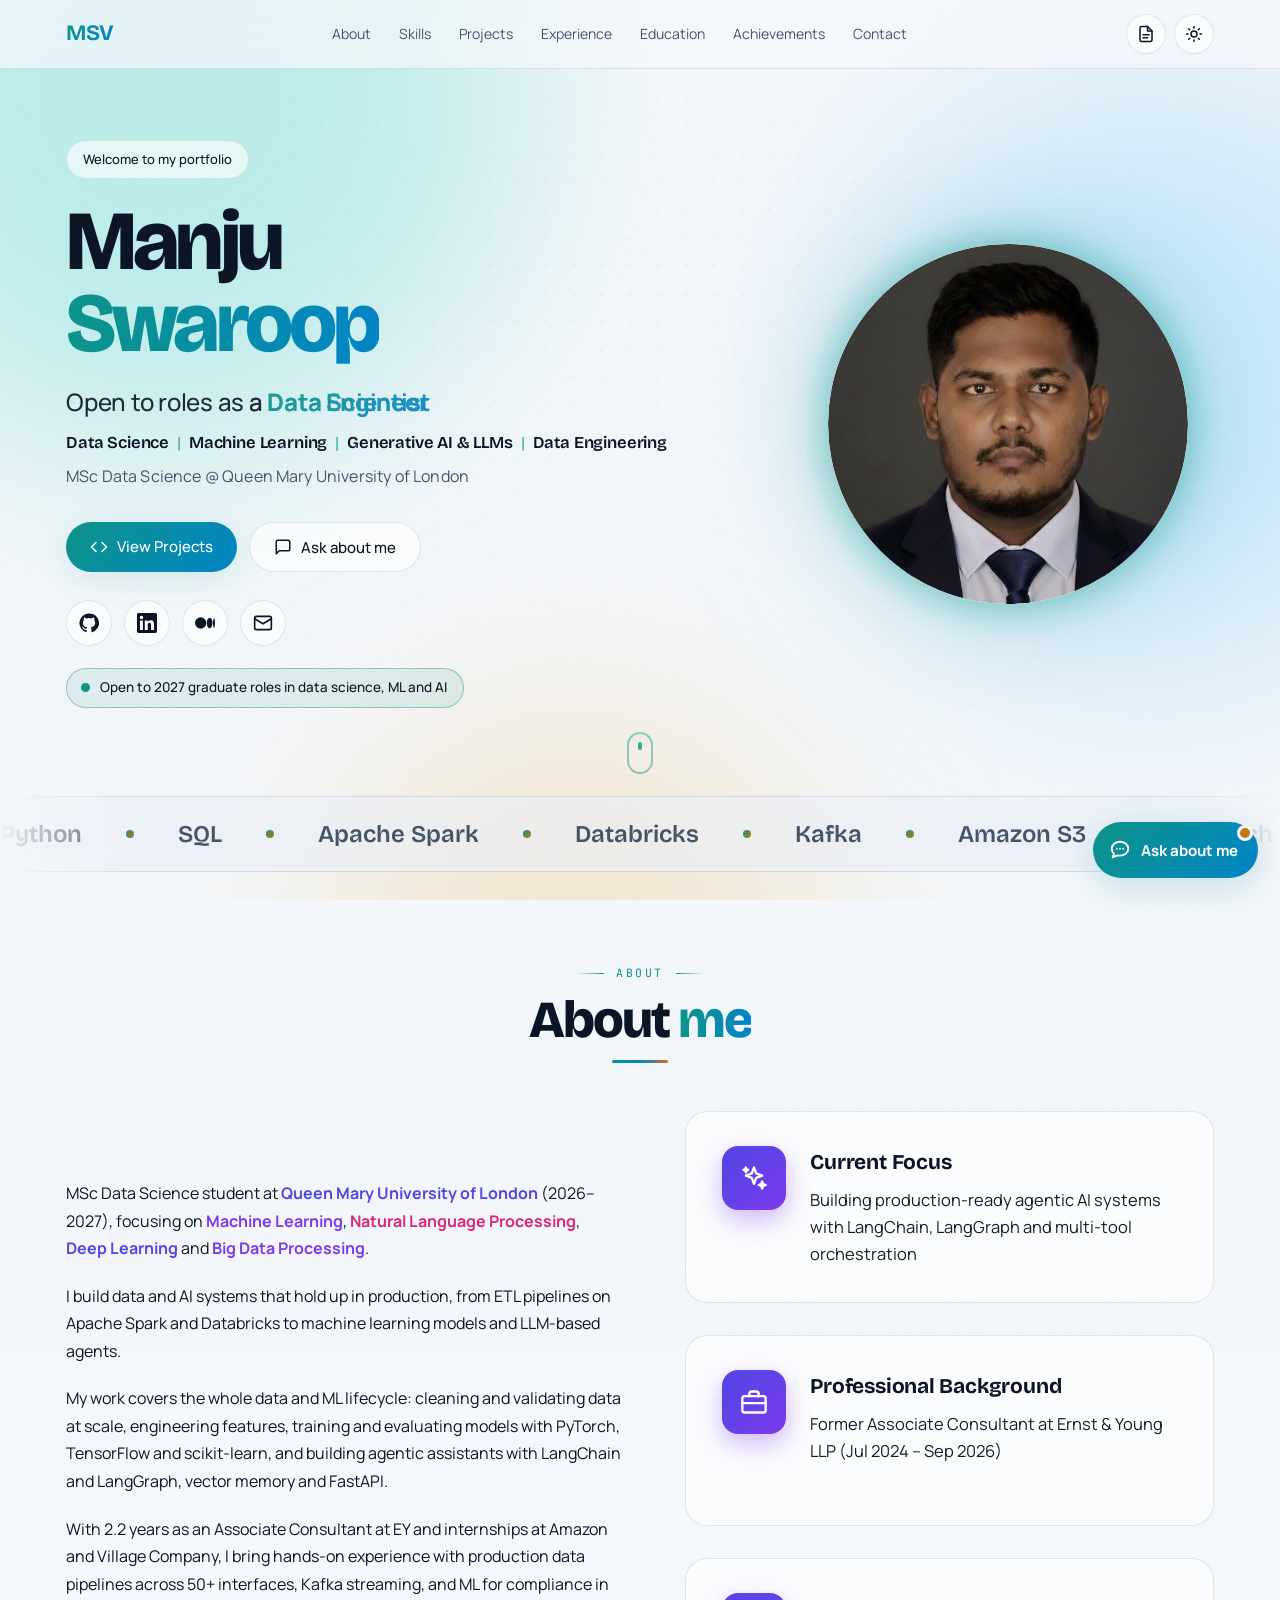
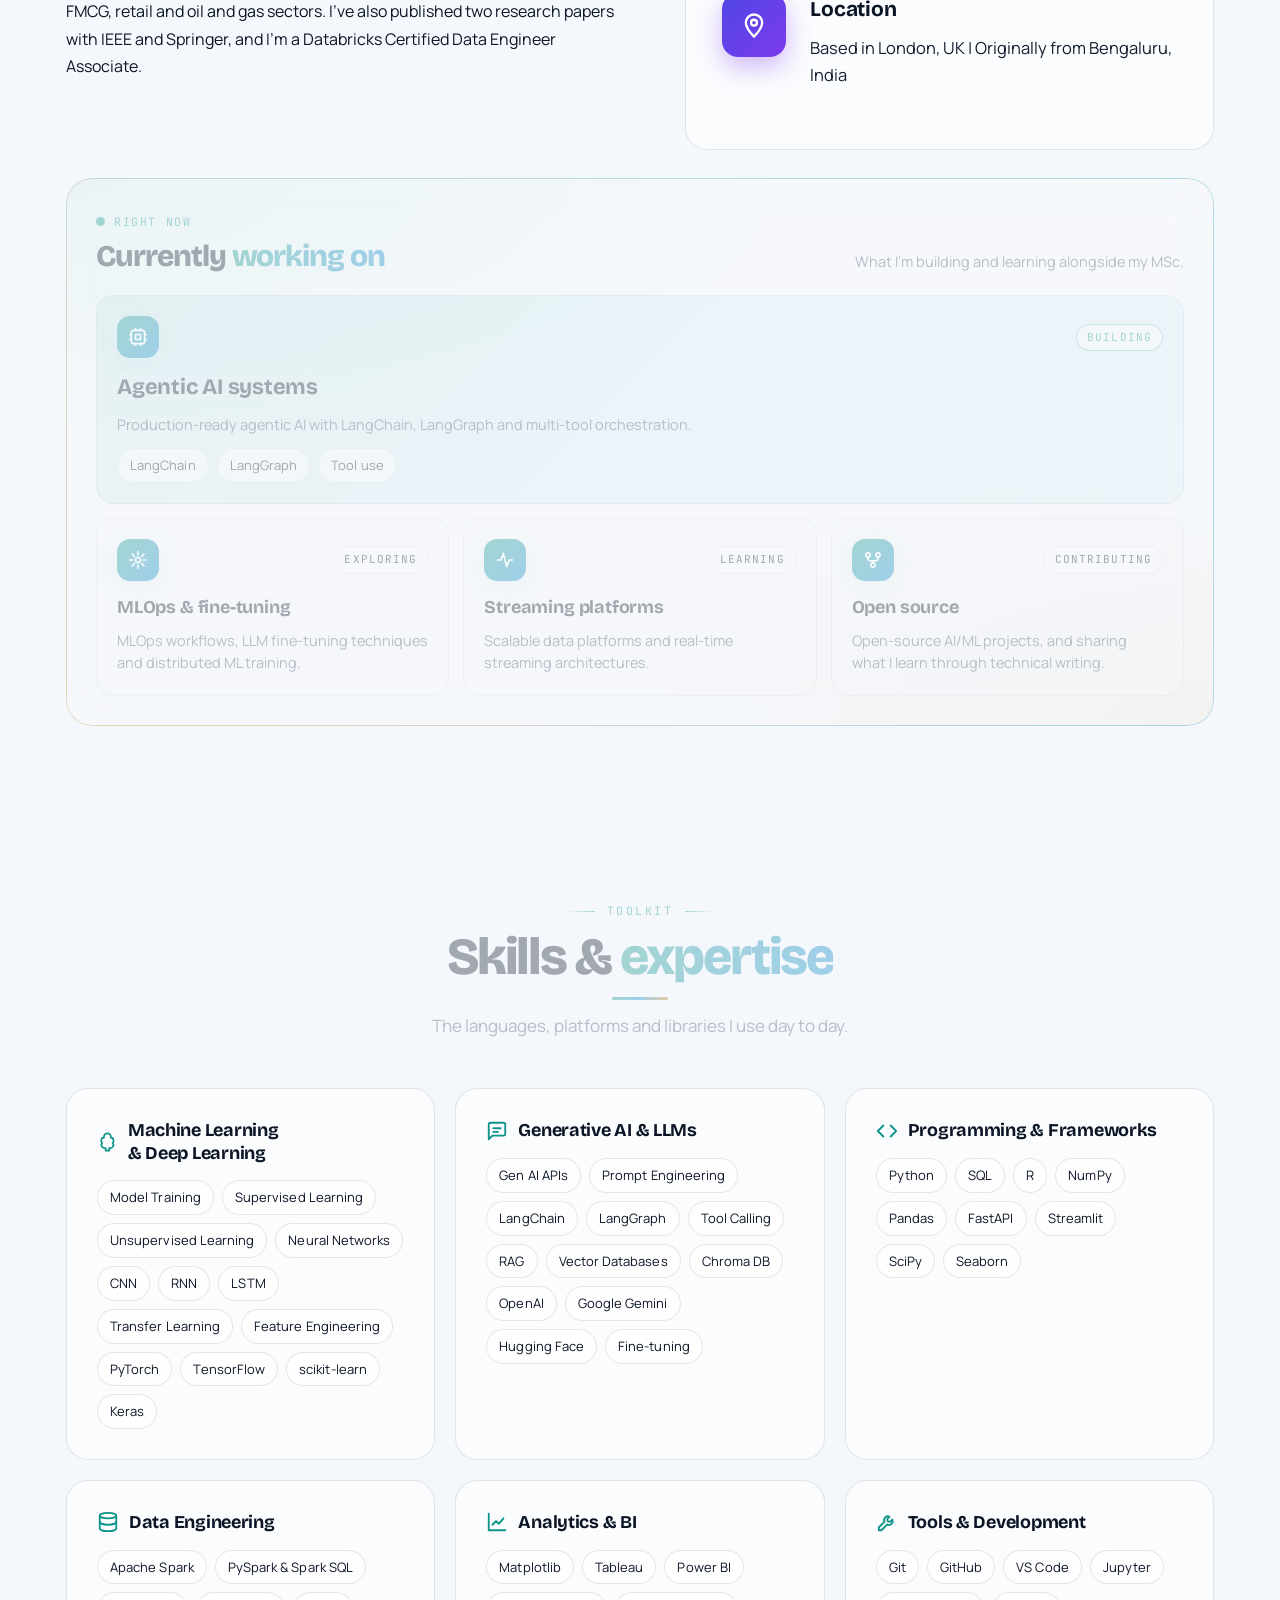
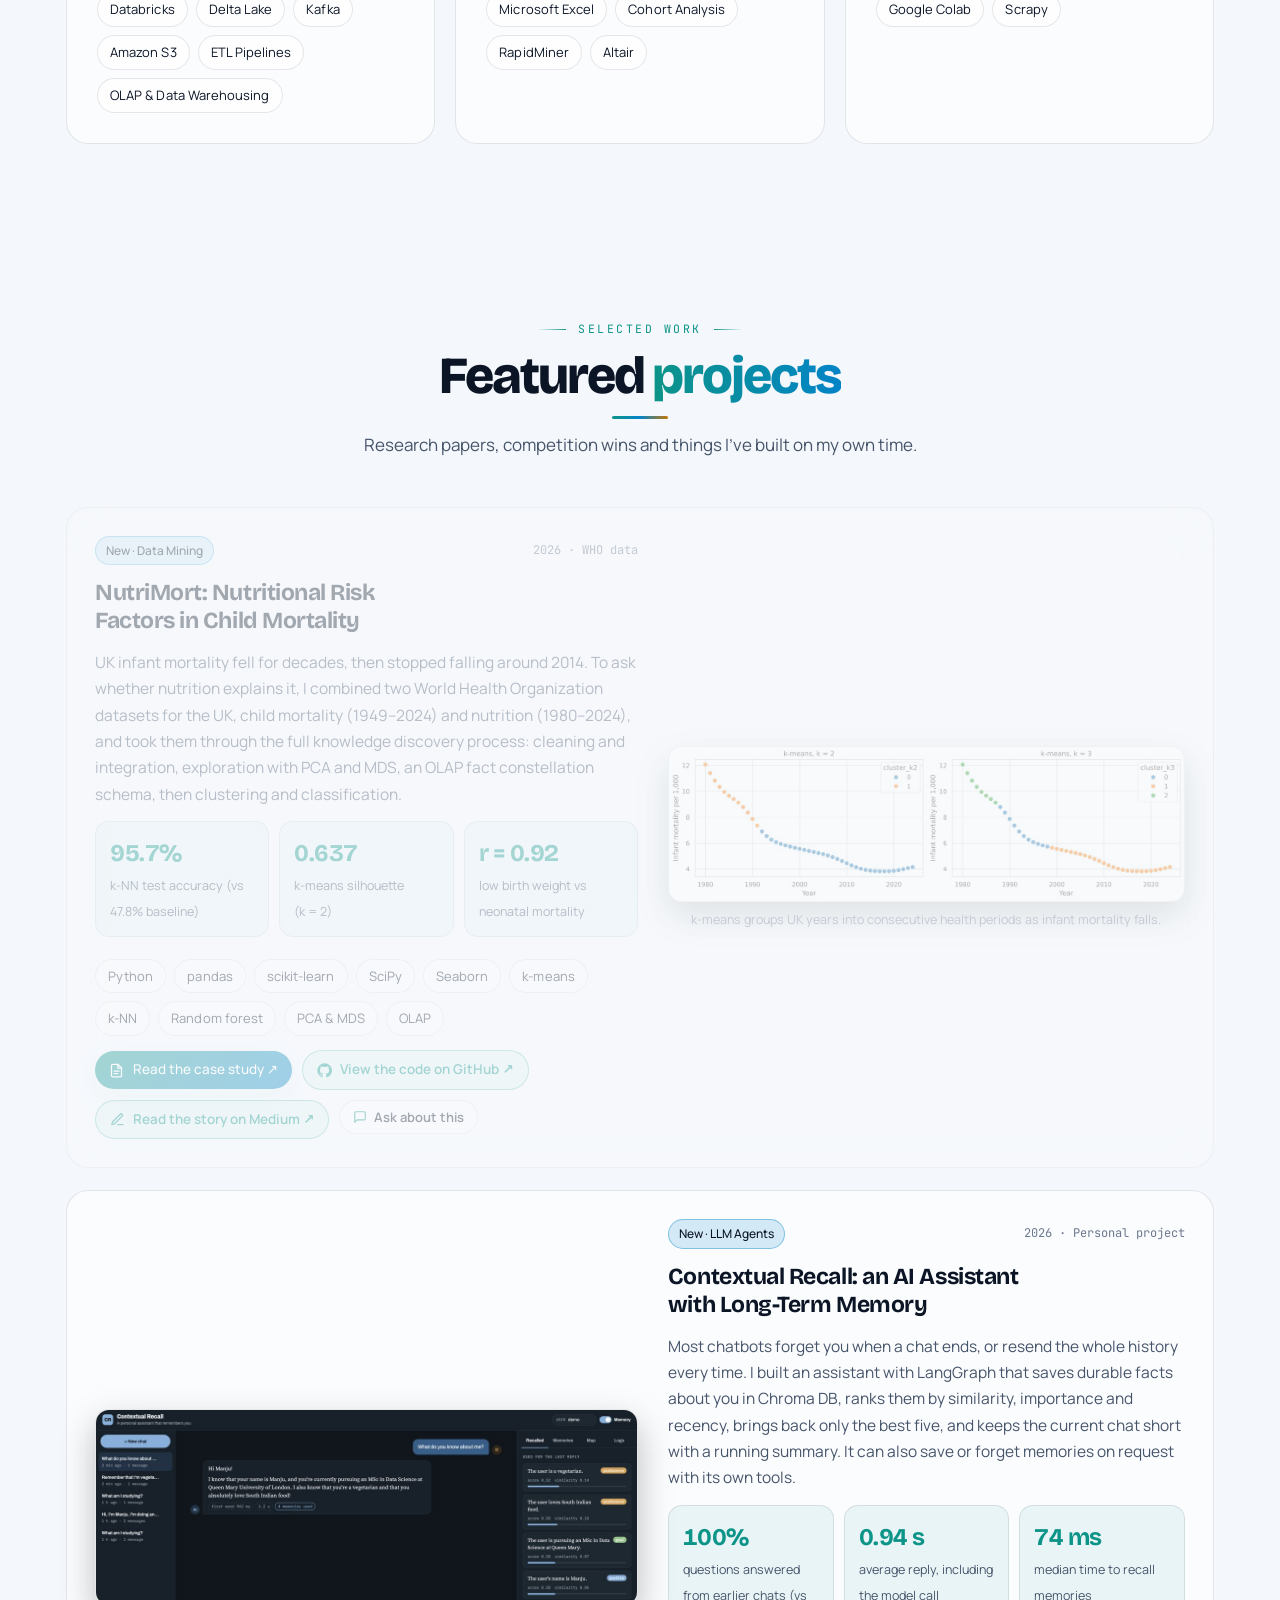
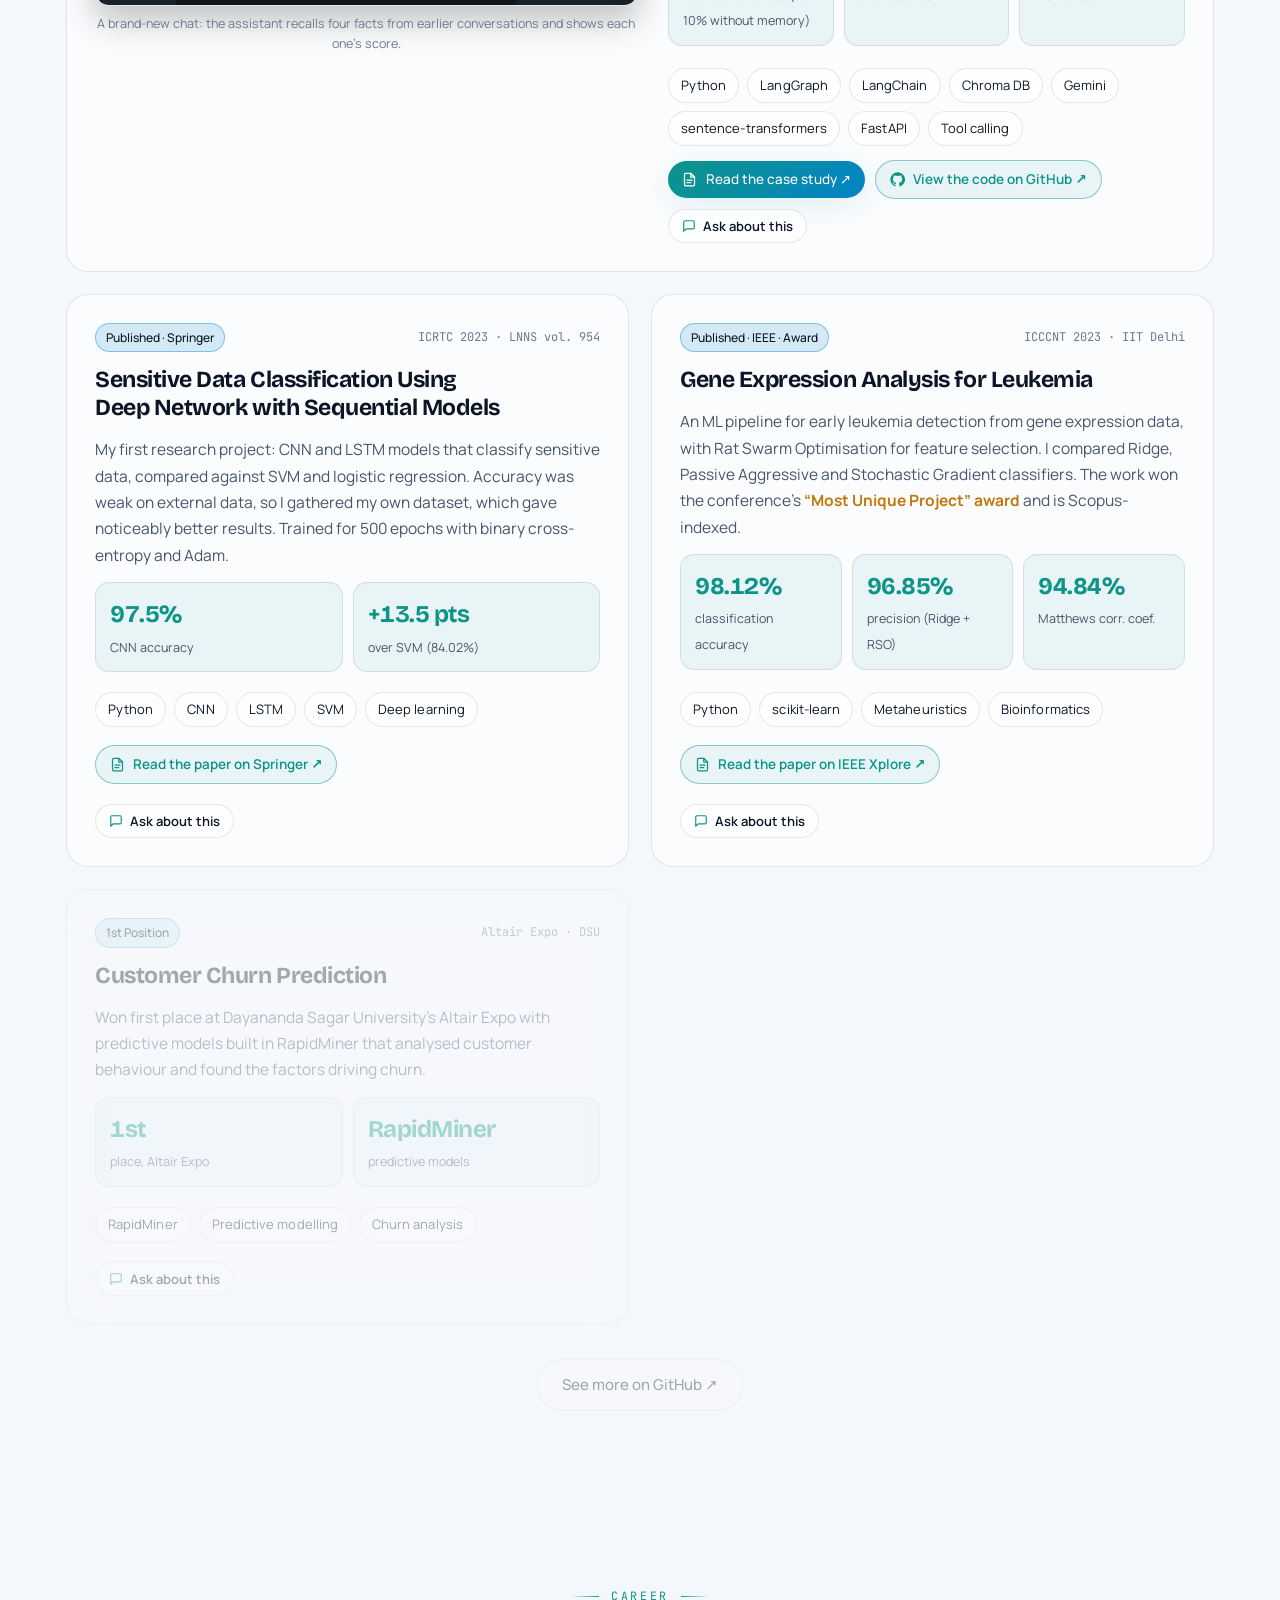
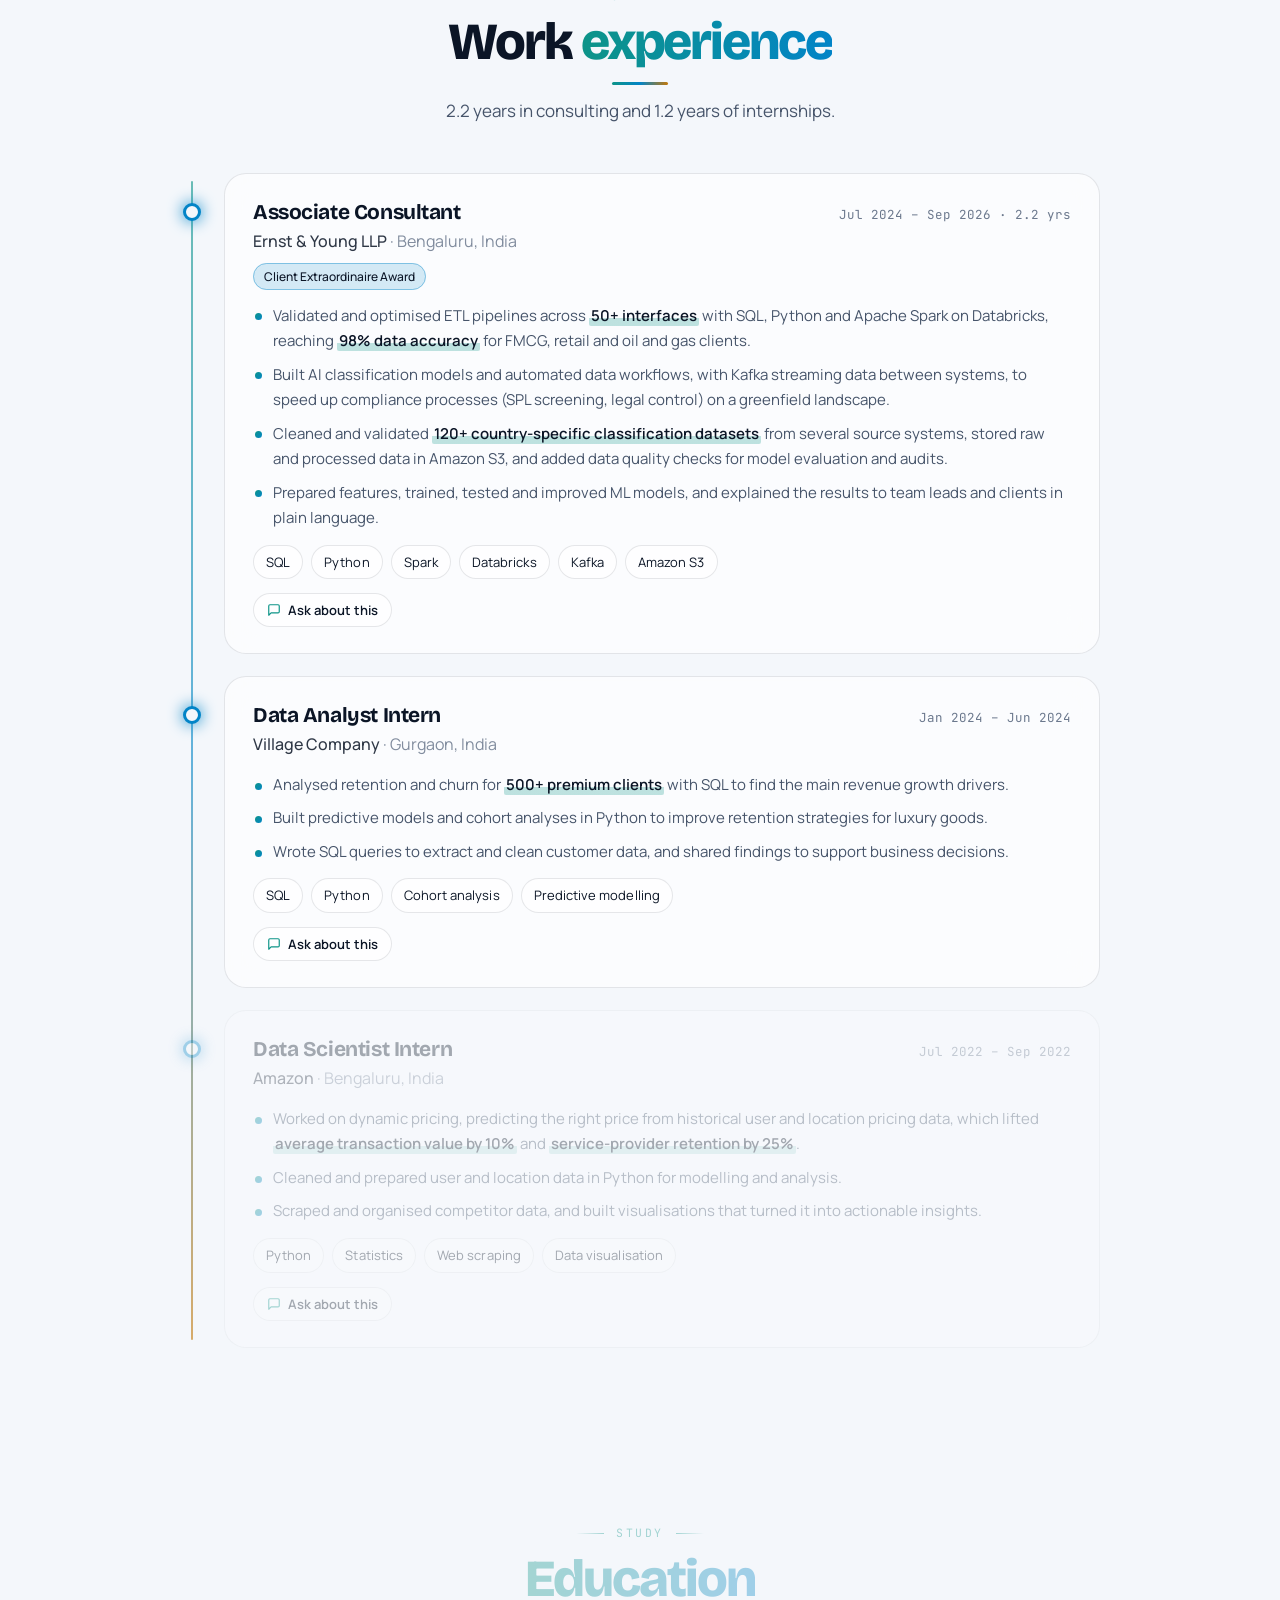
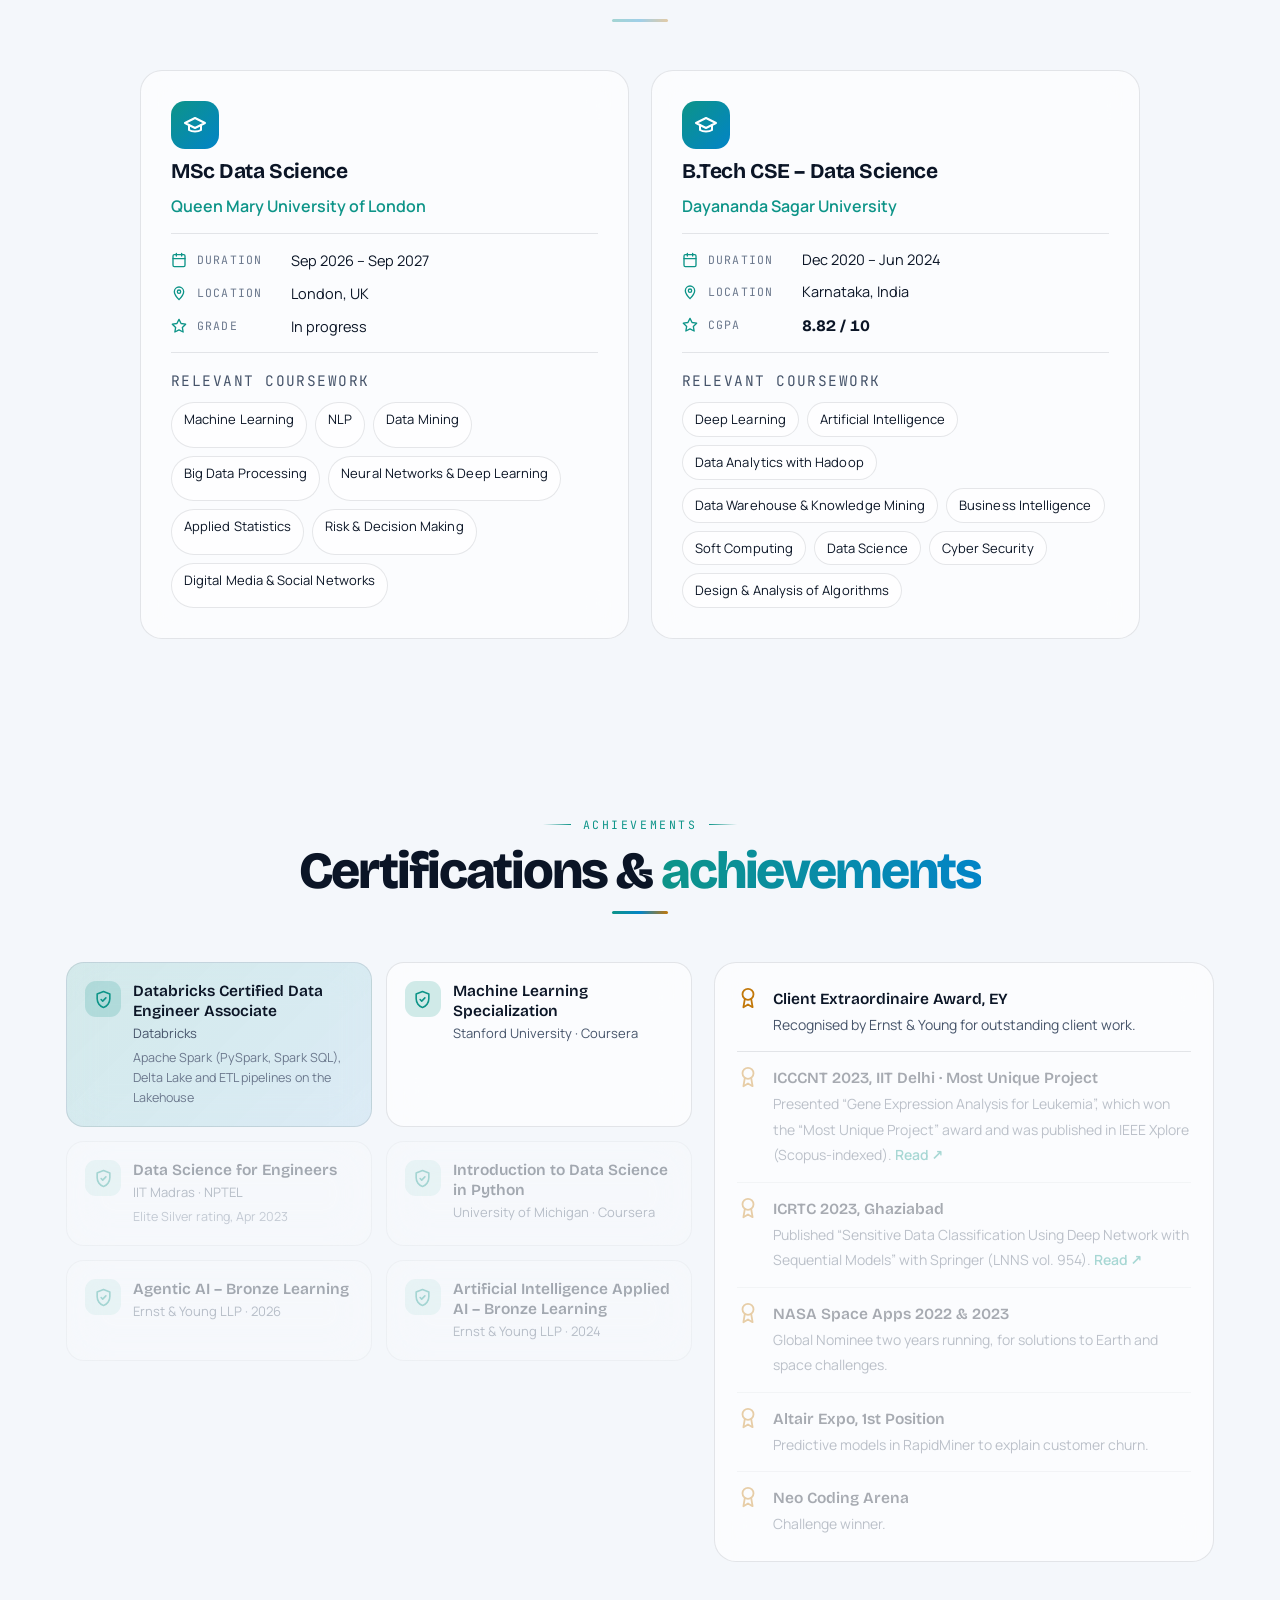
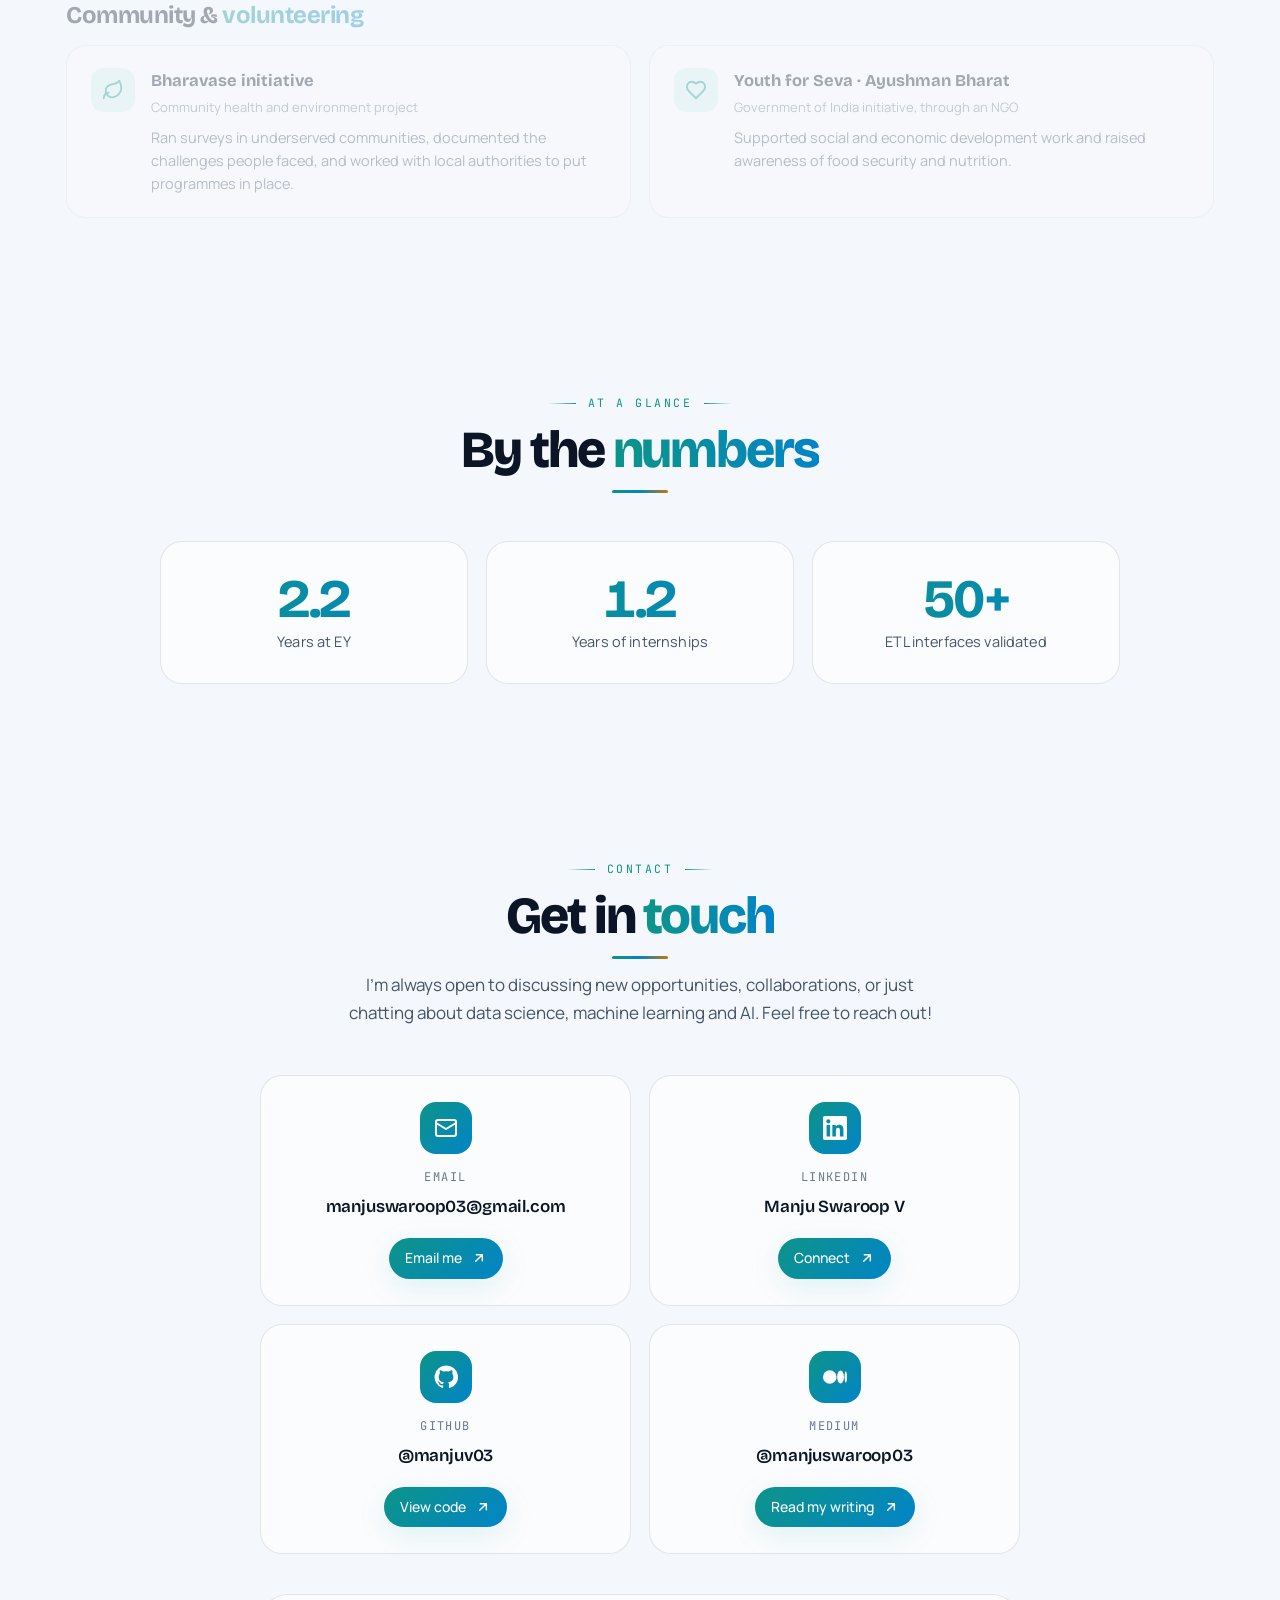
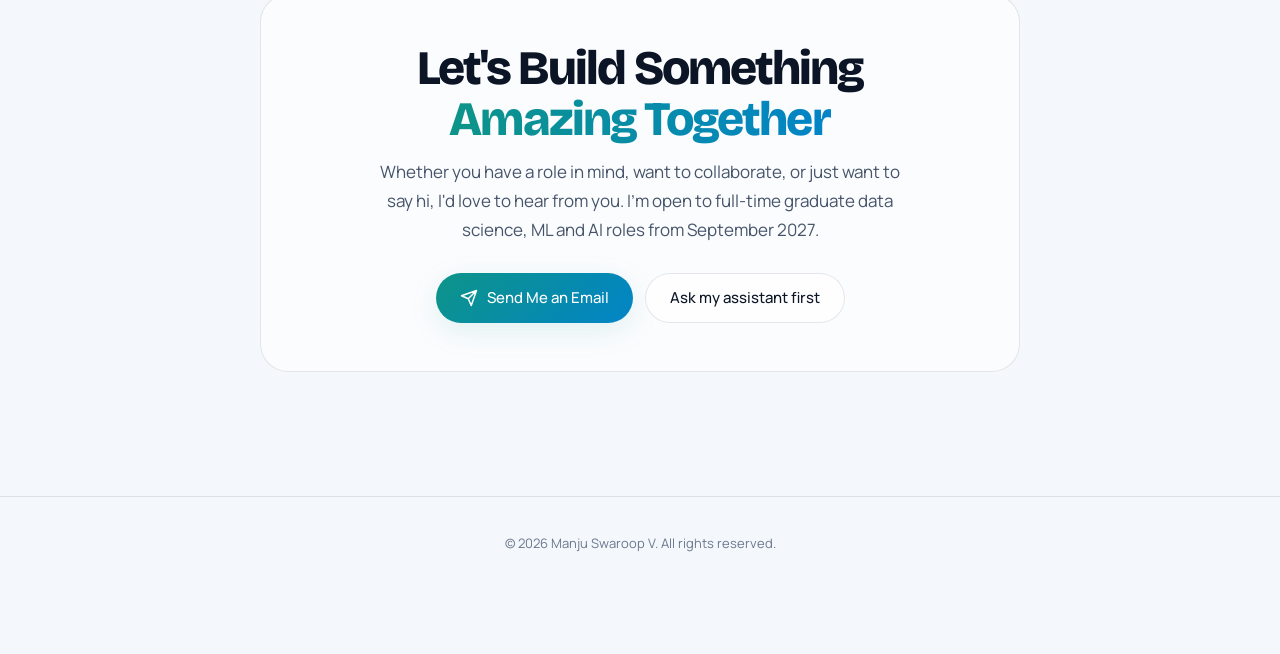
==== commit ffa14b00: "Add Contextual Recall project and case study" ====
--- a/index.html
+++ b/index.html
@@ -162,13 +162,18 @@
         <figure class="pfig"><img id="nutrimort-img" src="assets/nutrimort-clusters.jpg" alt="Infant mortality per 1,000 in the UK from 1980 to 2024, coloured by k-means cluster: with two clusters the years split at 1991/1992, with three at 1987/1988 and 1998/1999." loading="lazy" width="1200" height="359">
           <figcaption>k-means groups UK years into consecutive health periods as infant mortality falls.</figcaption></figure>
       </article>
-      <article class="proj glass hov reveal">
-        <div class="meta"><span class="badge">LLM · Agents</span><span class="when">Personal project</span></div>
-        <h3>Personalised AI Assistant with Contextual Recall</h3>
-        <p>A conversational agent built with LangChain and LangGraph that remembers context, using Chroma DB vector memory, and runs locally behind FastAPI with live interaction logs and memory visualisations.</p>
-        <div class="metrics"><div><b>85%+</b><span>better response continuity</span></div><div><b>&lt;300 ms</b><span>average response, 100+ tests</span></div></div>
-        <div class="tags"><span class="tag">Python</span><span class="tag">LangChain</span><span class="tag">LangGraph</span><span class="tag">Chroma DB</span><span class="tag">FastAPI</span></div>
-        <button type="button" class="ask-this" data-ask="Tell me about his AI assistant project" data-key="genai"><svg viewBox="0 0 24 24" fill="none" stroke="currentColor" stroke-width="2" stroke-linecap="round" stroke-linejoin="round"><path d="M21 15a2 2 0 0 1-2 2H7l-4 4V5a2 2 0 0 1 2-2h14a2 2 0 0 1 2 2z"/></svg>Ask about this</button>
+      <article class="proj glass hov reveal wide" id="recall">
+        <figure class="pfig"><img id="recall-img" src="assets/contextual-recall.jpg" alt="The assistant in a new chat answering 'What do you know about me?', with a panel listing the four memories it recalled and their scores." loading="lazy" width="1100" height="396">
+          <figcaption>A brand-new chat: the assistant recalls four facts from earlier conversations and shows each one's score.</figcaption></figure>
+        <div class="pcol">
+          <div class="meta"><span class="badge">New · LLM Agents</span><span class="when">2026 · Personal project</span></div>
+          <h3>Contextual Recall: an AI Assistant with Long-Term Memory</h3>
+          <p>Most chatbots forget you when a chat ends, or resend the whole history every time. I built an assistant with LangGraph that saves durable facts about you in Chroma DB, ranks them by similarity, importance and recency, brings back only the best five, and keeps the current chat short with a running summary. It can also save or forget memories on request with its own tools.</p>
+          <div class="metrics"><div><b>100%</b><span>questions answered from earlier chats (vs 10% without memory)</span></div><div><b>0.94&nbsp;s</b><span>average reply, including the model call</span></div><div><b>74&nbsp;ms</b><span>median time to recall memories</span></div></div>
+          <div class="tags"><span class="tag">Python</span><span class="tag">LangGraph</span><span class="tag">LangChain</span><span class="tag">Chroma DB</span><span class="tag">Gemini</span><span class="tag">sentence-transformers</span><span class="tag">FastAPI</span><span class="tag">Tool calling</span></div>
+          <div class="pbtns"><a class="btn solid sm cs" href="https://manjuv03.github.io/contextual-recall/" target="_blank" rel="noopener"><svg viewBox="0 0 24 24" fill="none" stroke="currentColor" stroke-width="2" stroke-linecap="round" stroke-linejoin="round"><path d="M14 2H6a2 2 0 0 0-2 2v16a2 2 0 0 0 2 2h12a2 2 0 0 0 2-2V8z"/><path d="M14 2v6h6M8 13h8M8 17h6"/></svg>Read the case study ↗</a><a class="paper" href="https://github.com/manjuv03/Personalized-AI-Assistant-with-Contextual-Recall" target="_blank" rel="noopener"><svg viewBox="0 0 24 24" fill="currentColor"><path d="M12 .5a11.5 11.5 0 0 0-3.64 22.4c.58.1.79-.25.79-.56v-2c-3.2.7-3.88-1.37-3.88-1.37-.52-1.33-1.28-1.69-1.28-1.69-1.05-.71.08-.7.08-.7 1.16.08 1.77 1.19 1.77 1.19 1.03 1.77 2.7 1.26 3.36.96.1-.75.4-1.26.73-1.55-2.55-.29-5.24-1.28-5.24-5.68 0-1.26.45-2.28 1.19-3.09-.12-.29-.52-1.46.11-3.05 0 0 .97-.31 3.17 1.18a11 11 0 0 1 5.77 0c2.2-1.49 3.17-1.18 3.17-1.18.63 1.59.23 2.76.11 3.05.74.81 1.19 1.83 1.19 3.09 0 4.41-2.69 5.38-5.26 5.67.41.36.78 1.06.78 2.14v3.17c0 .31.21.67.8.56A11.5 11.5 0 0 0 12 .5z"/></svg>View the code on GitHub ↗</a>
+          <button type="button" class="ask-this" data-ask="Tell me about his AI assistant project" data-key="genai"><svg viewBox="0 0 24 24" fill="none" stroke="currentColor" stroke-width="2" stroke-linecap="round" stroke-linejoin="round"><path d="M21 15a2 2 0 0 1-2 2H7l-4 4V5a2 2 0 0 1 2-2h14a2 2 0 0 1 2 2z"/></svg>Ask about this</button></div>
+        </div>
       </article>
       <article class="proj glass hov reveal">
         <div class="meta"><span class="badge">Published · Springer</span><span class="when">ICRTC 2023 · LNNS vol. 954</span></div>
@@ -358,7 +363,7 @@
 
 <button id="top-btn" class="off" aria-label="Back to top"><svg viewBox="0 0 24 24" fill="none" stroke="currentColor" stroke-width="2.4" stroke-linecap="round" stroke-linejoin="round"><path d="m18 15-6-6-6 6"/></svg></button>
 
-<script src="js/main.js?v=fbb3d3bf" defer></script>
+<script src="js/main.js?v=68862378" defer></script>
 
 </body>
 </html>
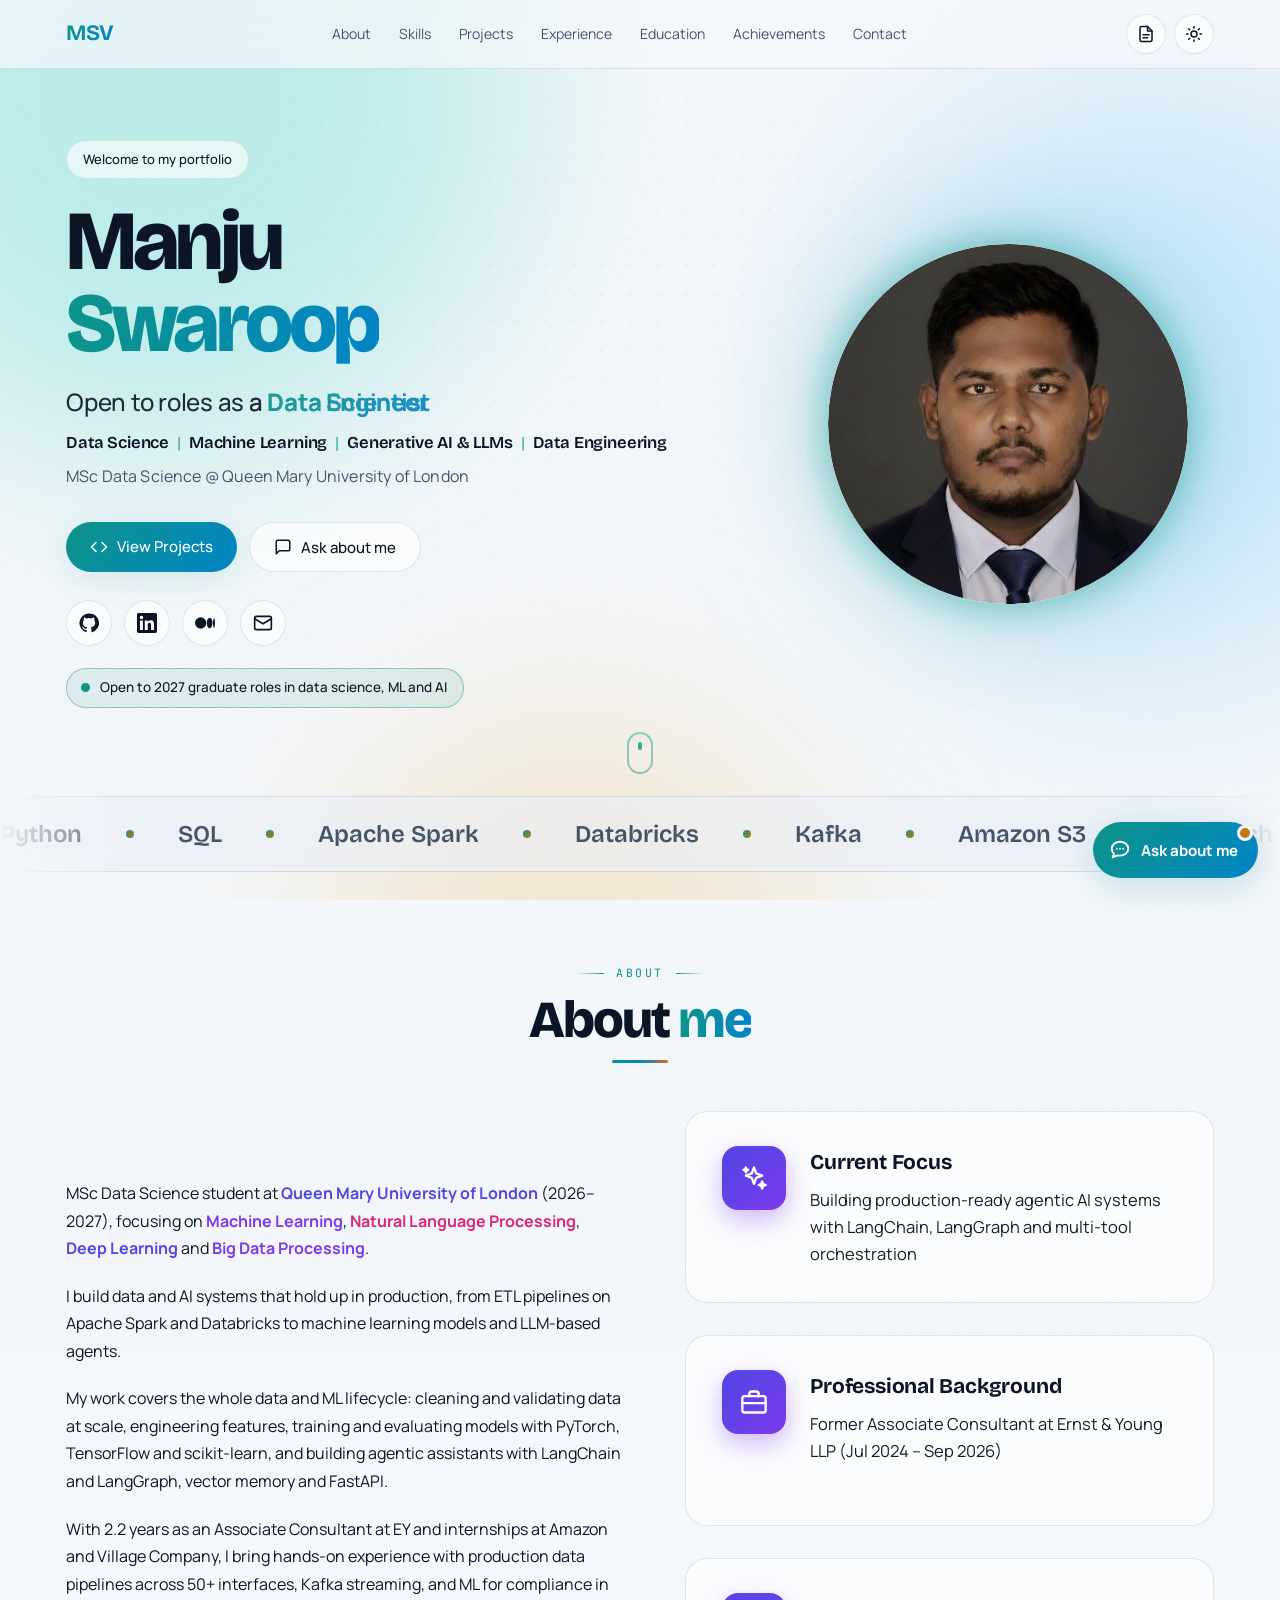
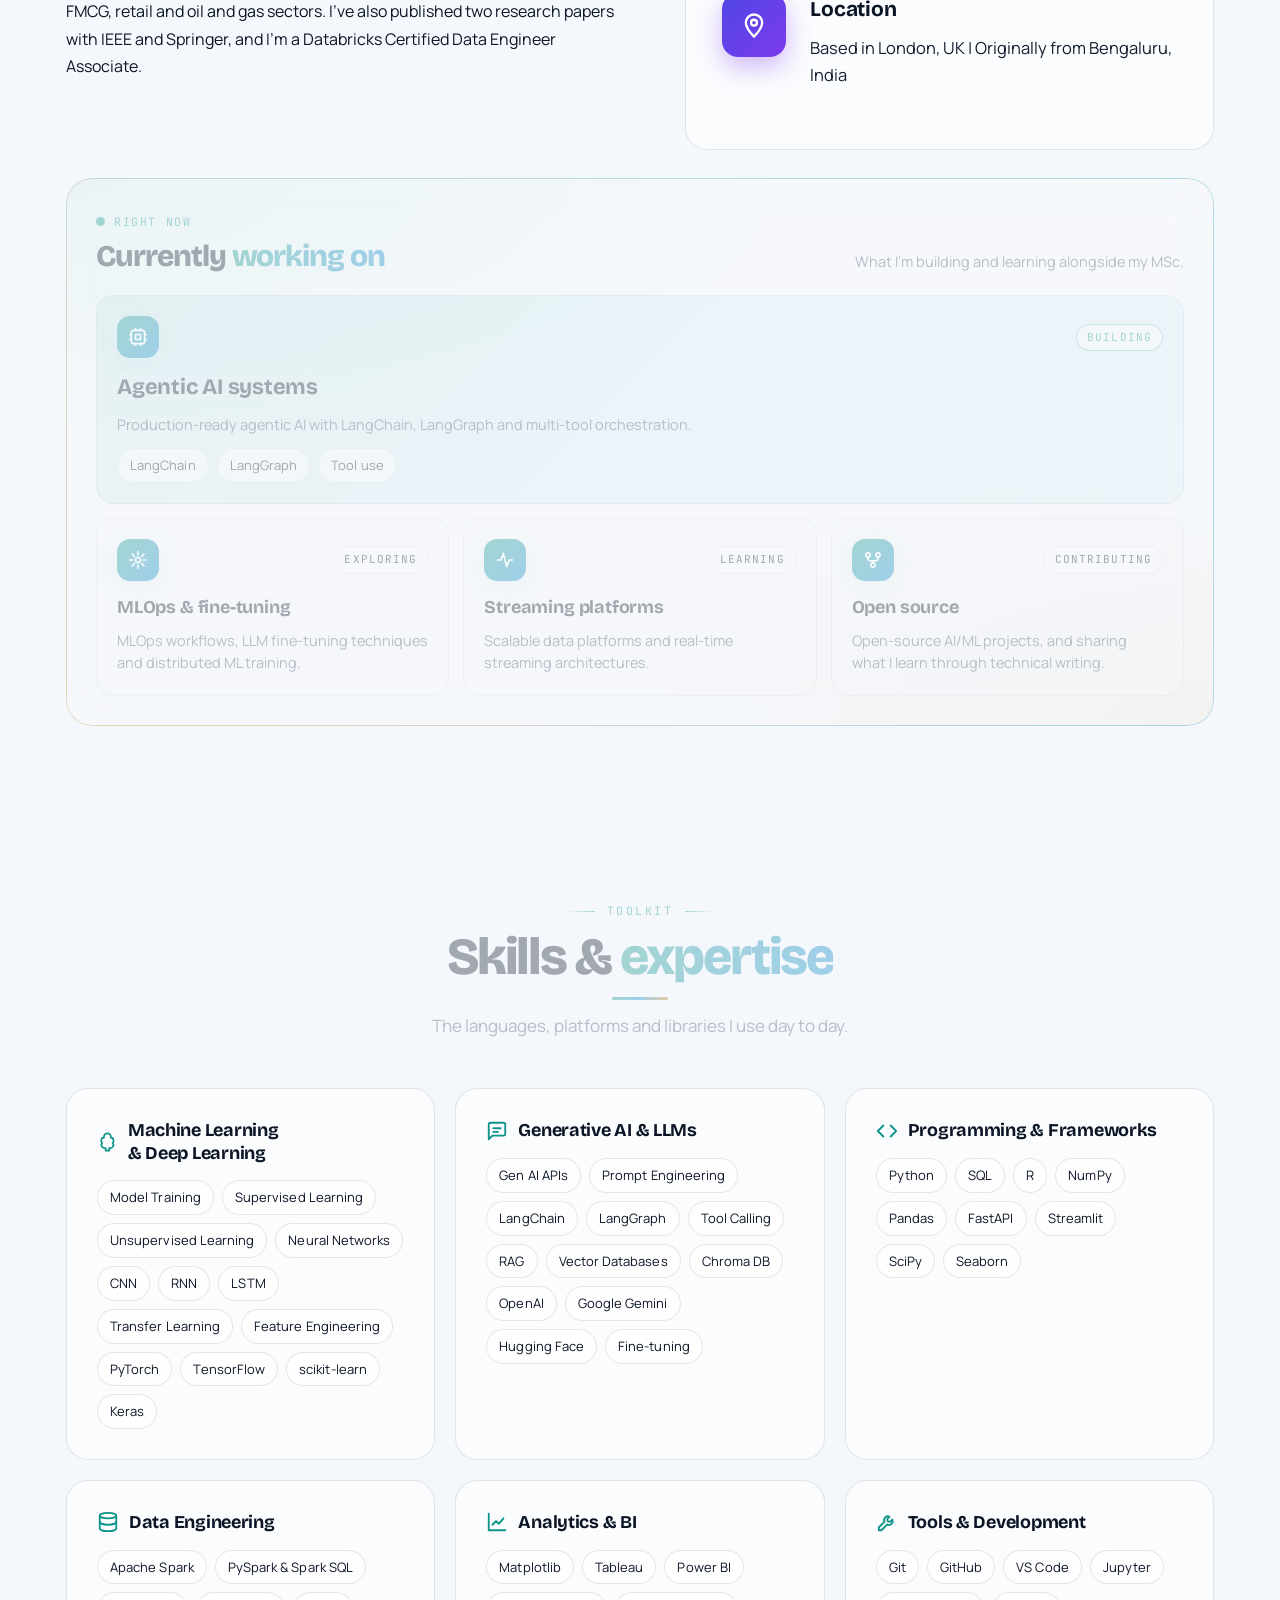
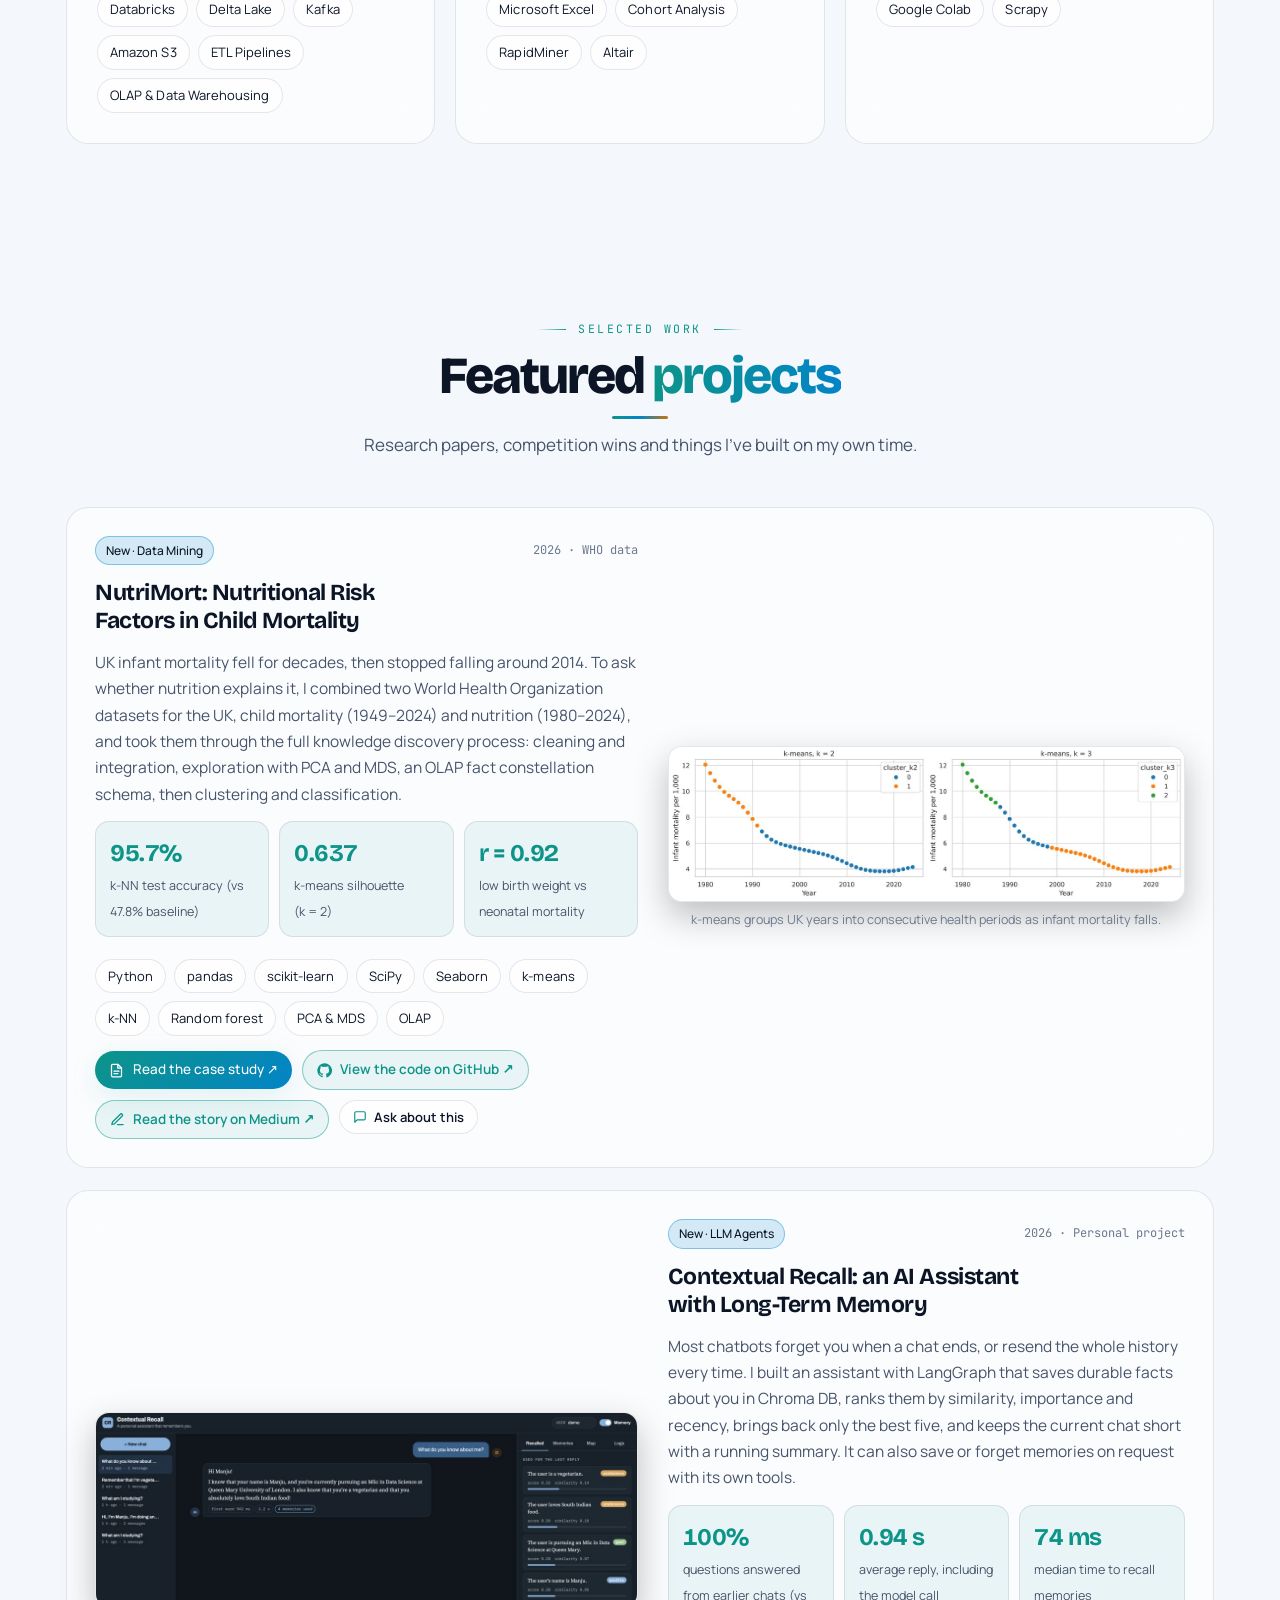
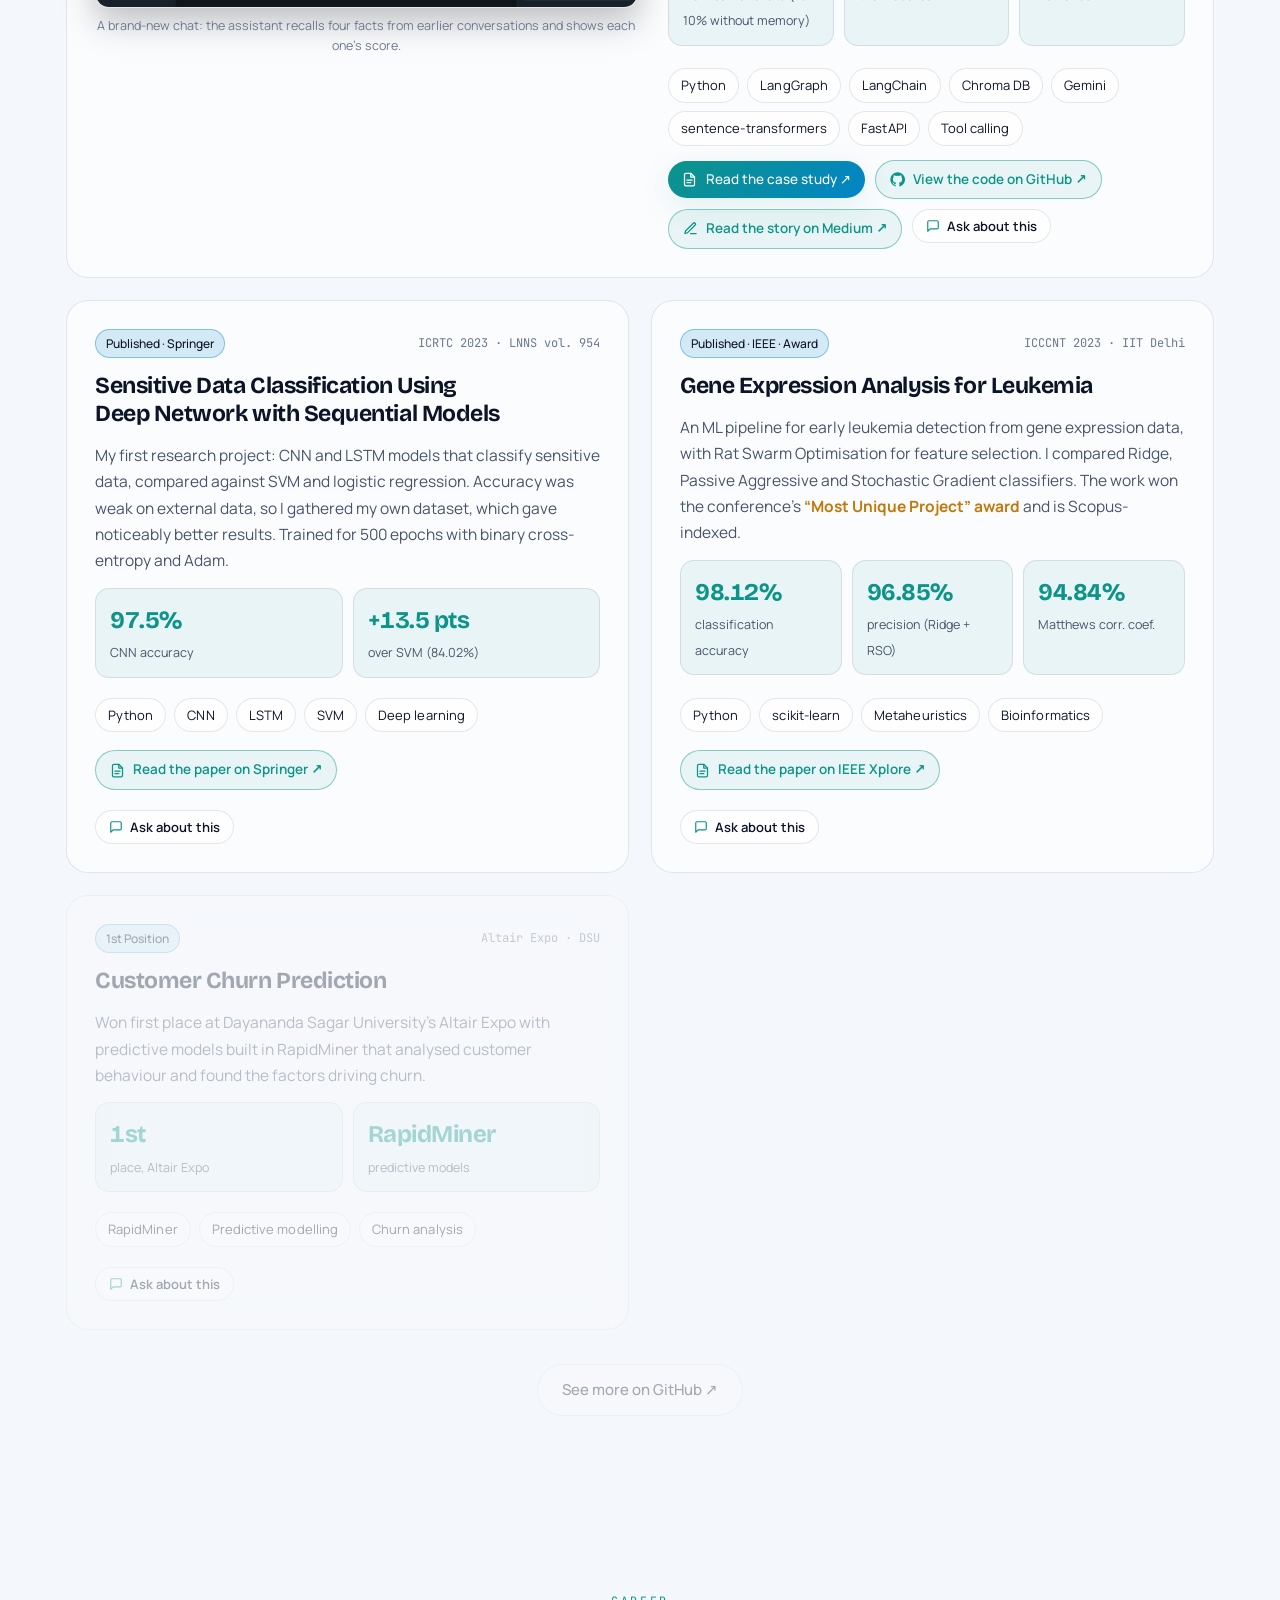
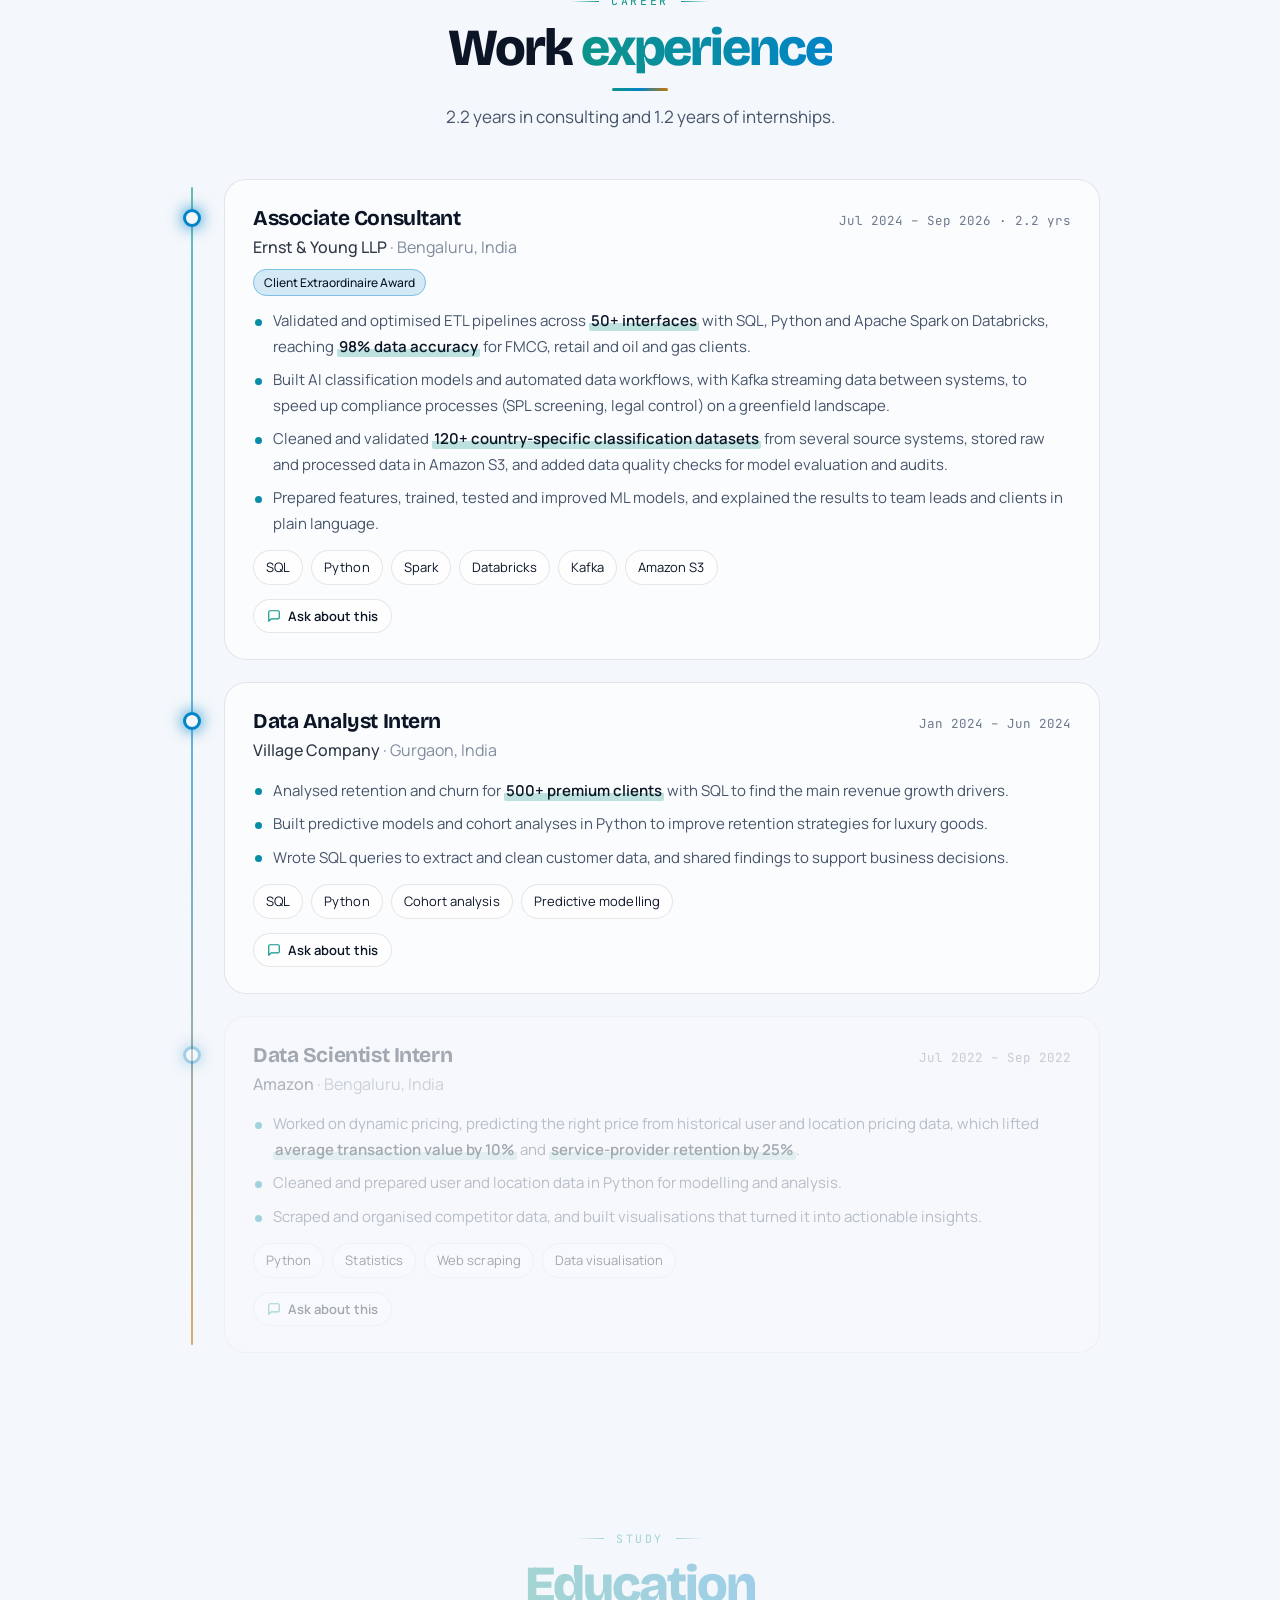
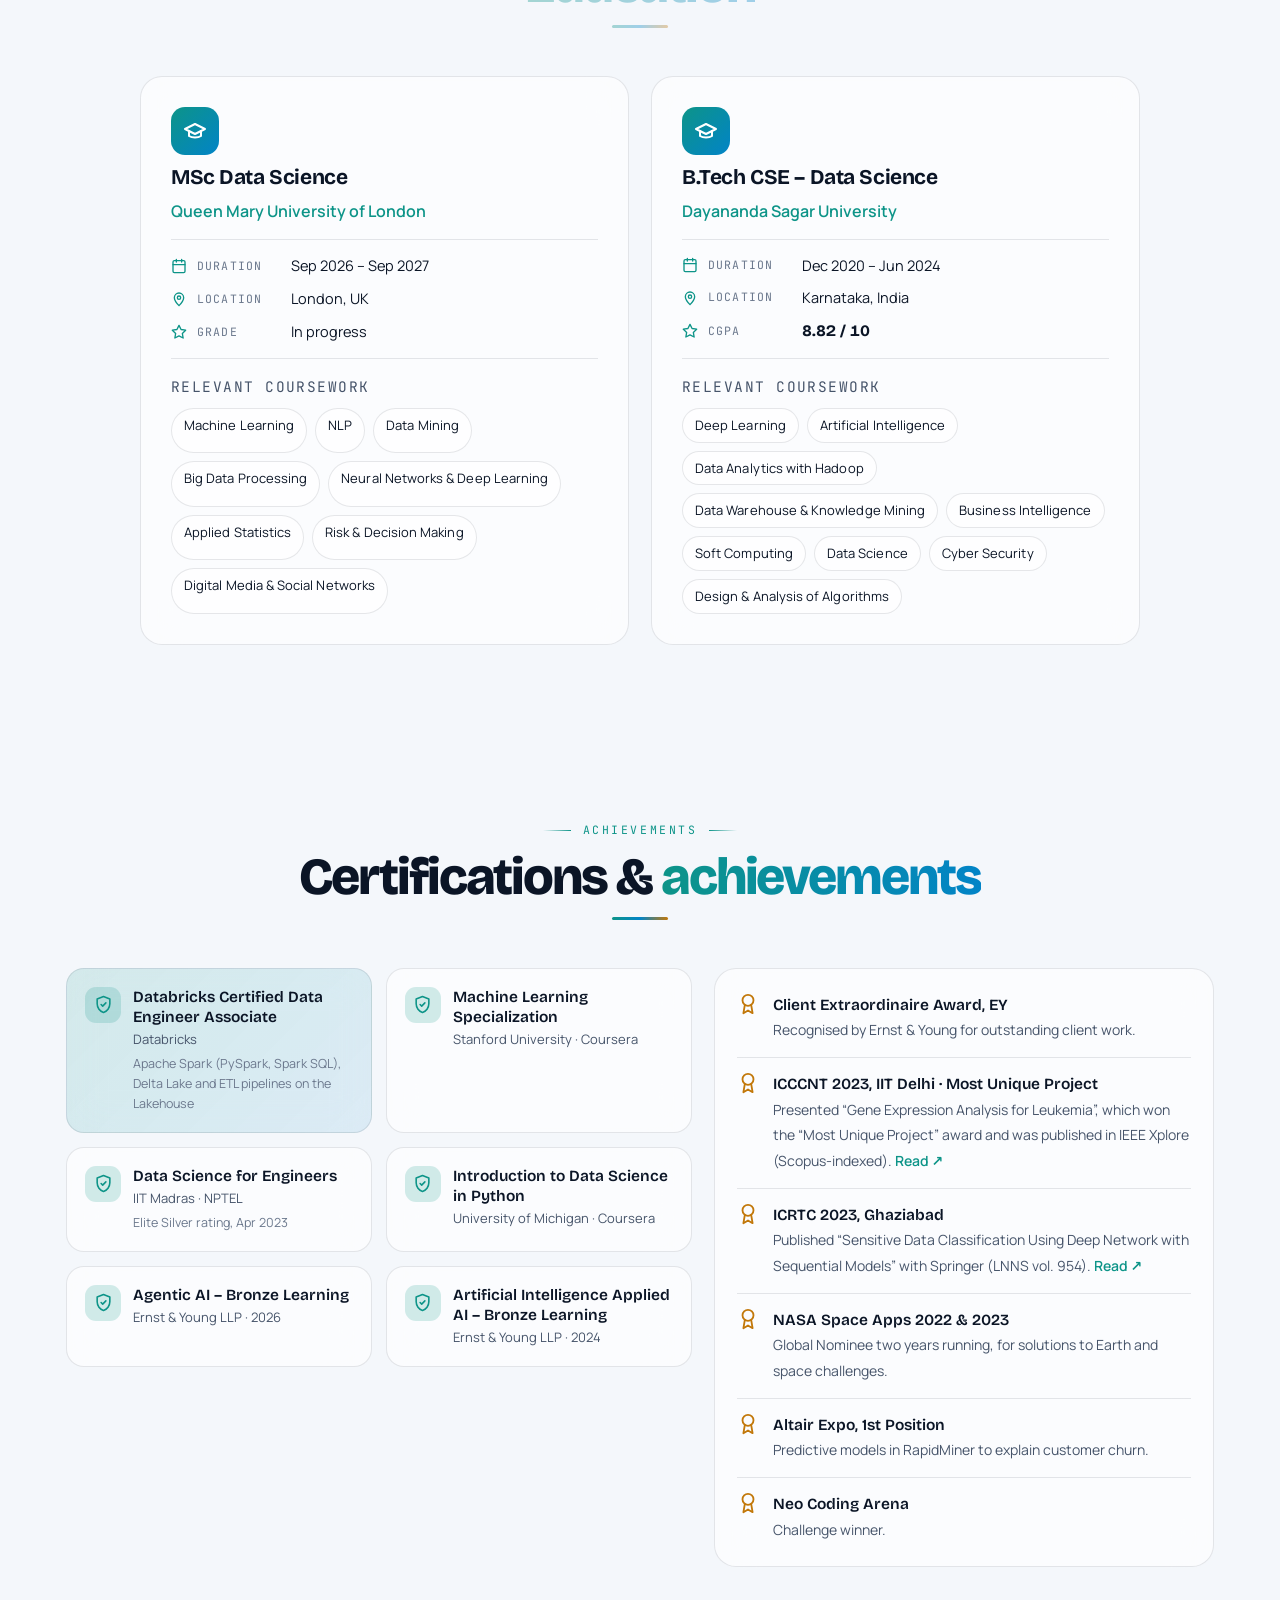
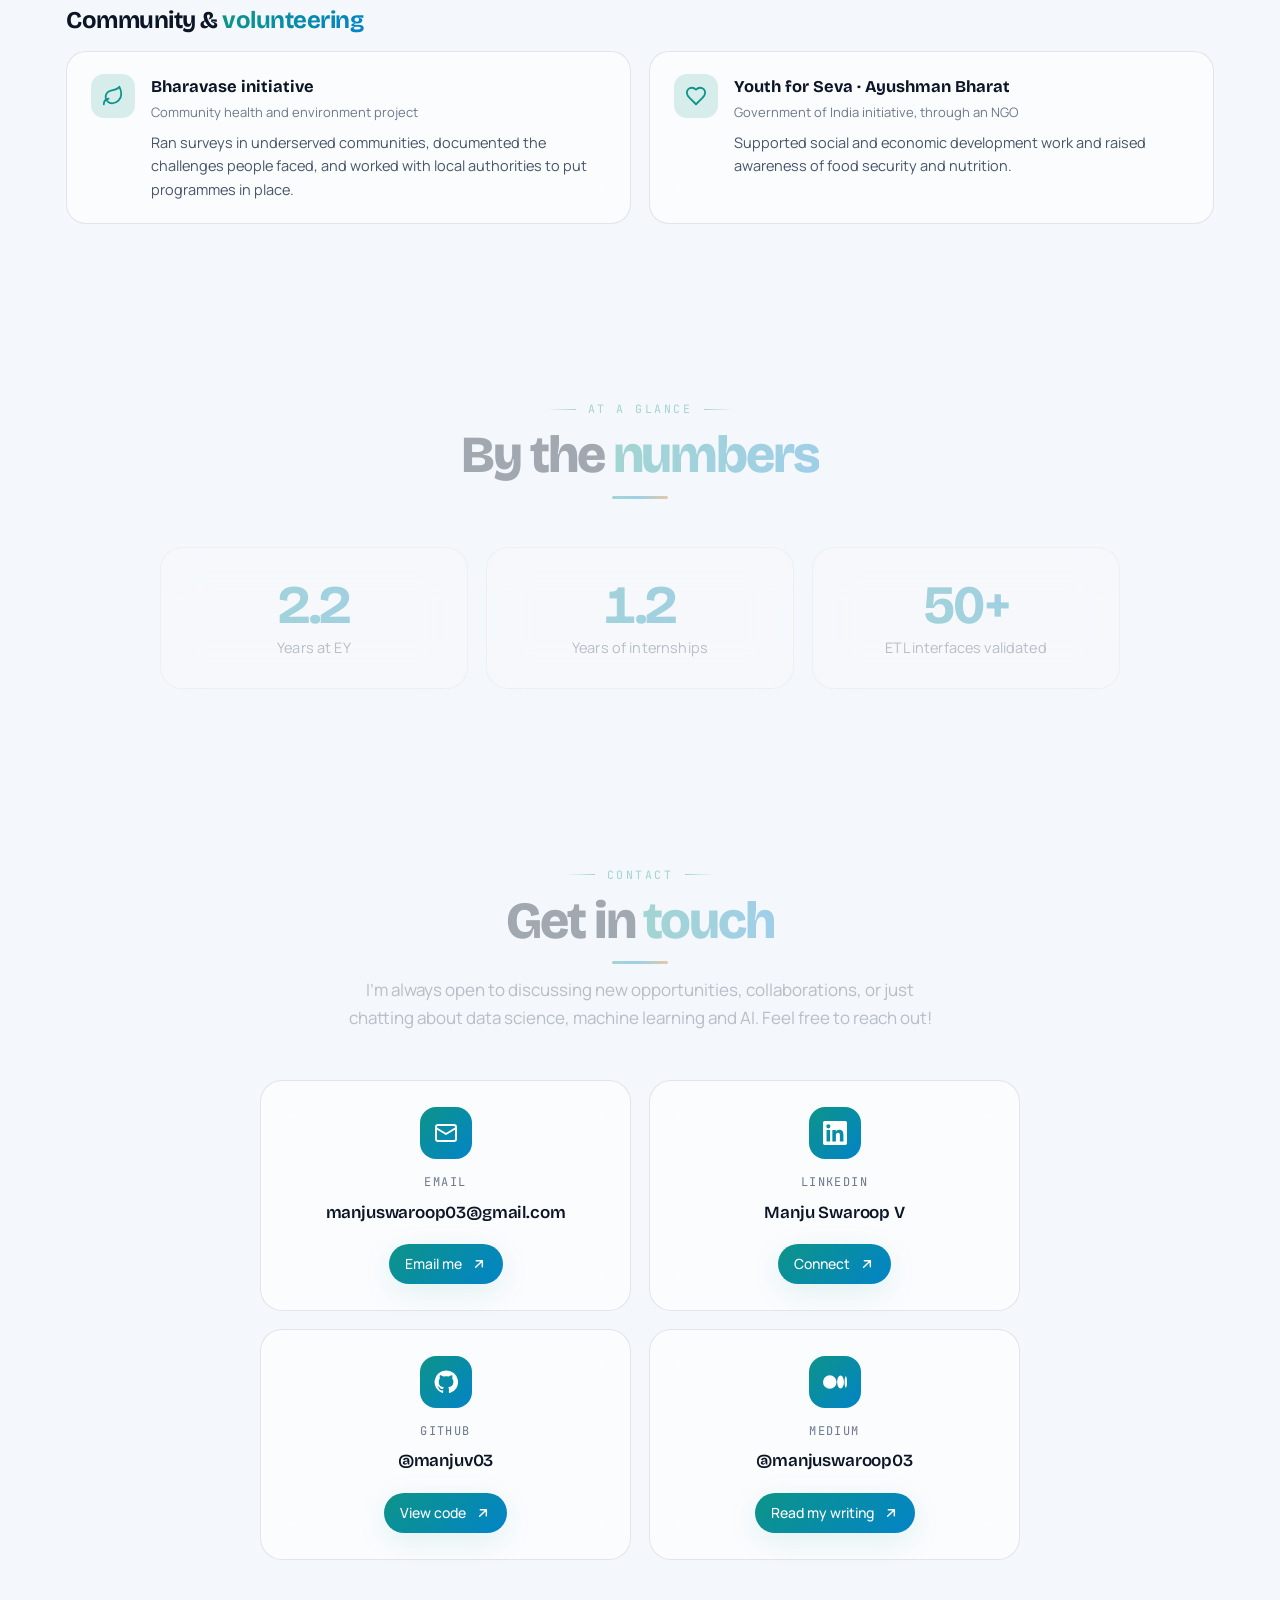
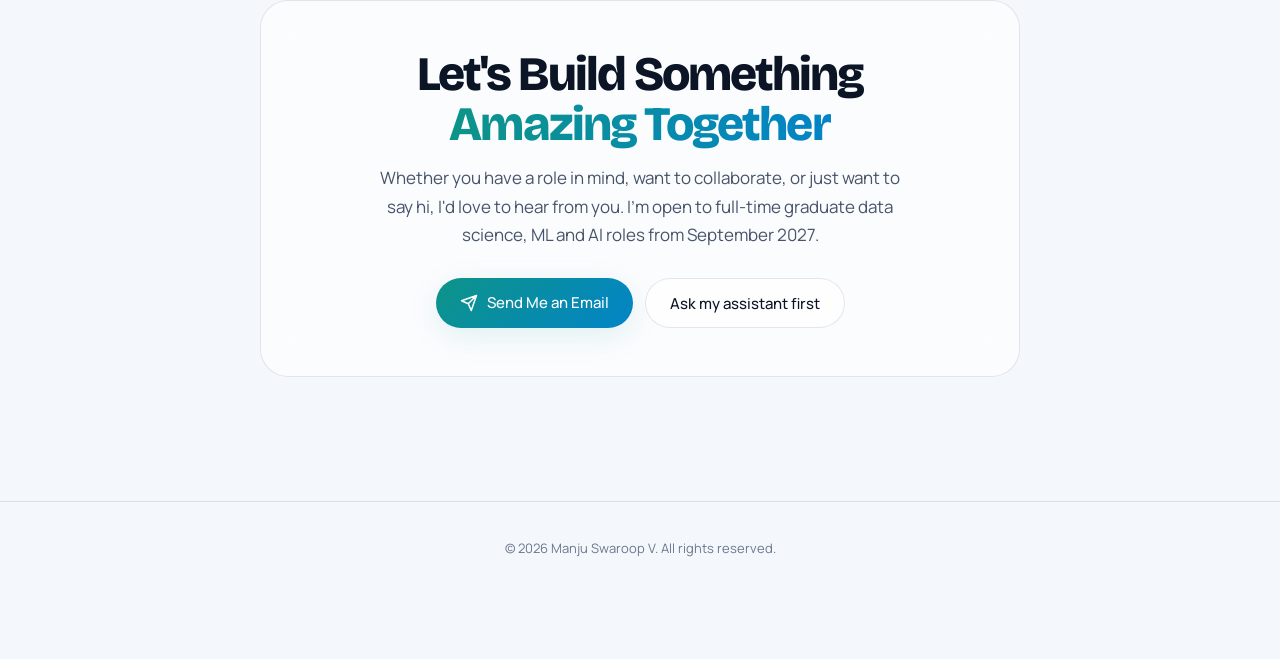
==== commit b3b0b50a: "Link the Contextual Recall story on Medium" ====
--- a/index.html
+++ b/index.html
@@ -171,7 +171,7 @@
           <p>Most chatbots forget you when a chat ends, or resend the whole history every time. I built an assistant with LangGraph that saves durable facts about you in Chroma DB, ranks them by similarity, importance and recency, brings back only the best five, and keeps the current chat short with a running summary. It can also save or forget memories on request with its own tools.</p>
           <div class="metrics"><div><b>100%</b><span>questions answered from earlier chats (vs 10% without memory)</span></div><div><b>0.94&nbsp;s</b><span>average reply, including the model call</span></div><div><b>74&nbsp;ms</b><span>median time to recall memories</span></div></div>
           <div class="tags"><span class="tag">Python</span><span class="tag">LangGraph</span><span class="tag">LangChain</span><span class="tag">Chroma DB</span><span class="tag">Gemini</span><span class="tag">sentence-transformers</span><span class="tag">FastAPI</span><span class="tag">Tool calling</span></div>
-          <div class="pbtns"><a class="btn solid sm cs" href="https://manjuv03.github.io/contextual-recall/" target="_blank" rel="noopener"><svg viewBox="0 0 24 24" fill="none" stroke="currentColor" stroke-width="2" stroke-linecap="round" stroke-linejoin="round"><path d="M14 2H6a2 2 0 0 0-2 2v16a2 2 0 0 0 2 2h12a2 2 0 0 0 2-2V8z"/><path d="M14 2v6h6M8 13h8M8 17h6"/></svg>Read the case study ↗</a><a class="paper" href="https://github.com/manjuv03/Personalized-AI-Assistant-with-Contextual-Recall" target="_blank" rel="noopener"><svg viewBox="0 0 24 24" fill="currentColor"><path d="M12 .5a11.5 11.5 0 0 0-3.64 22.4c.58.1.79-.25.79-.56v-2c-3.2.7-3.88-1.37-3.88-1.37-.52-1.33-1.28-1.69-1.28-1.69-1.05-.71.08-.7.08-.7 1.16.08 1.77 1.19 1.77 1.19 1.03 1.77 2.7 1.26 3.36.96.1-.75.4-1.26.73-1.55-2.55-.29-5.24-1.28-5.24-5.68 0-1.26.45-2.28 1.19-3.09-.12-.29-.52-1.46.11-3.05 0 0 .97-.31 3.17 1.18a11 11 0 0 1 5.77 0c2.2-1.49 3.17-1.18 3.17-1.18.63 1.59.23 2.76.11 3.05.74.81 1.19 1.83 1.19 3.09 0 4.41-2.69 5.38-5.26 5.67.41.36.78 1.06.78 2.14v3.17c0 .31.21.67.8.56A11.5 11.5 0 0 0 12 .5z"/></svg>View the code on GitHub ↗</a>
+          <div class="pbtns"><a class="btn solid sm cs" href="https://manjuv03.github.io/contextual-recall/" target="_blank" rel="noopener"><svg viewBox="0 0 24 24" fill="none" stroke="currentColor" stroke-width="2" stroke-linecap="round" stroke-linejoin="round"><path d="M14 2H6a2 2 0 0 0-2 2v16a2 2 0 0 0 2 2h12a2 2 0 0 0 2-2V8z"/><path d="M14 2v6h6M8 13h8M8 17h6"/></svg>Read the case study ↗</a><a class="paper" href="https://github.com/manjuv03/Personalized-AI-Assistant-with-Contextual-Recall" target="_blank" rel="noopener"><svg viewBox="0 0 24 24" fill="currentColor"><path d="M12 .5a11.5 11.5 0 0 0-3.64 22.4c.58.1.79-.25.79-.56v-2c-3.2.7-3.88-1.37-3.88-1.37-.52-1.33-1.28-1.69-1.28-1.69-1.05-.71.08-.7.08-.7 1.16.08 1.77 1.19 1.77 1.19 1.03 1.77 2.7 1.26 3.36.96.1-.75.4-1.26.73-1.55-2.55-.29-5.24-1.28-5.24-5.68 0-1.26.45-2.28 1.19-3.09-.12-.29-.52-1.46.11-3.05 0 0 .97-.31 3.17 1.18a11 11 0 0 1 5.77 0c2.2-1.49 3.17-1.18 3.17-1.18.63 1.59.23 2.76.11 3.05.74.81 1.19 1.83 1.19 3.09 0 4.41-2.69 5.38-5.26 5.67.41.36.78 1.06.78 2.14v3.17c0 .31.21.67.8.56A11.5 11.5 0 0 0 12 .5z"/></svg>View the code on GitHub ↗</a><a class="paper" href="https://medium.com/@manjuswaroop03/i-gave-my-ai-assistant-a-long-term-memory-without-it-it-answered-10-of-questions-with-it-100-48af933c834a" target="_blank" rel="noopener"><svg viewBox="0 0 24 24" fill="none" stroke="currentColor" stroke-width="2" stroke-linecap="round" stroke-linejoin="round"><path d="M12 20h9"/><path d="M16.5 3.5a2.1 2.1 0 0 1 3 3L7 19l-4 1 1-4z"/></svg>Read the story on Medium ↗</a>
           <button type="button" class="ask-this" data-ask="Tell me about his AI assistant project" data-key="genai"><svg viewBox="0 0 24 24" fill="none" stroke="currentColor" stroke-width="2" stroke-linecap="round" stroke-linejoin="round"><path d="M21 15a2 2 0 0 1-2 2H7l-4 4V5a2 2 0 0 1 2-2h14a2 2 0 0 1 2 2z"/></svg>Ask about this</button></div>
         </div>
       </article>
@@ -363,7 +363,7 @@
 
 <button id="top-btn" class="off" aria-label="Back to top"><svg viewBox="0 0 24 24" fill="none" stroke="currentColor" stroke-width="2.4" stroke-linecap="round" stroke-linejoin="round"><path d="m18 15-6-6-6 6"/></svg></button>
 
-<script src="js/main.js?v=68862378" defer></script>
+<script src="js/main.js?v=42a7222f" defer></script>
 
 </body>
 </html>
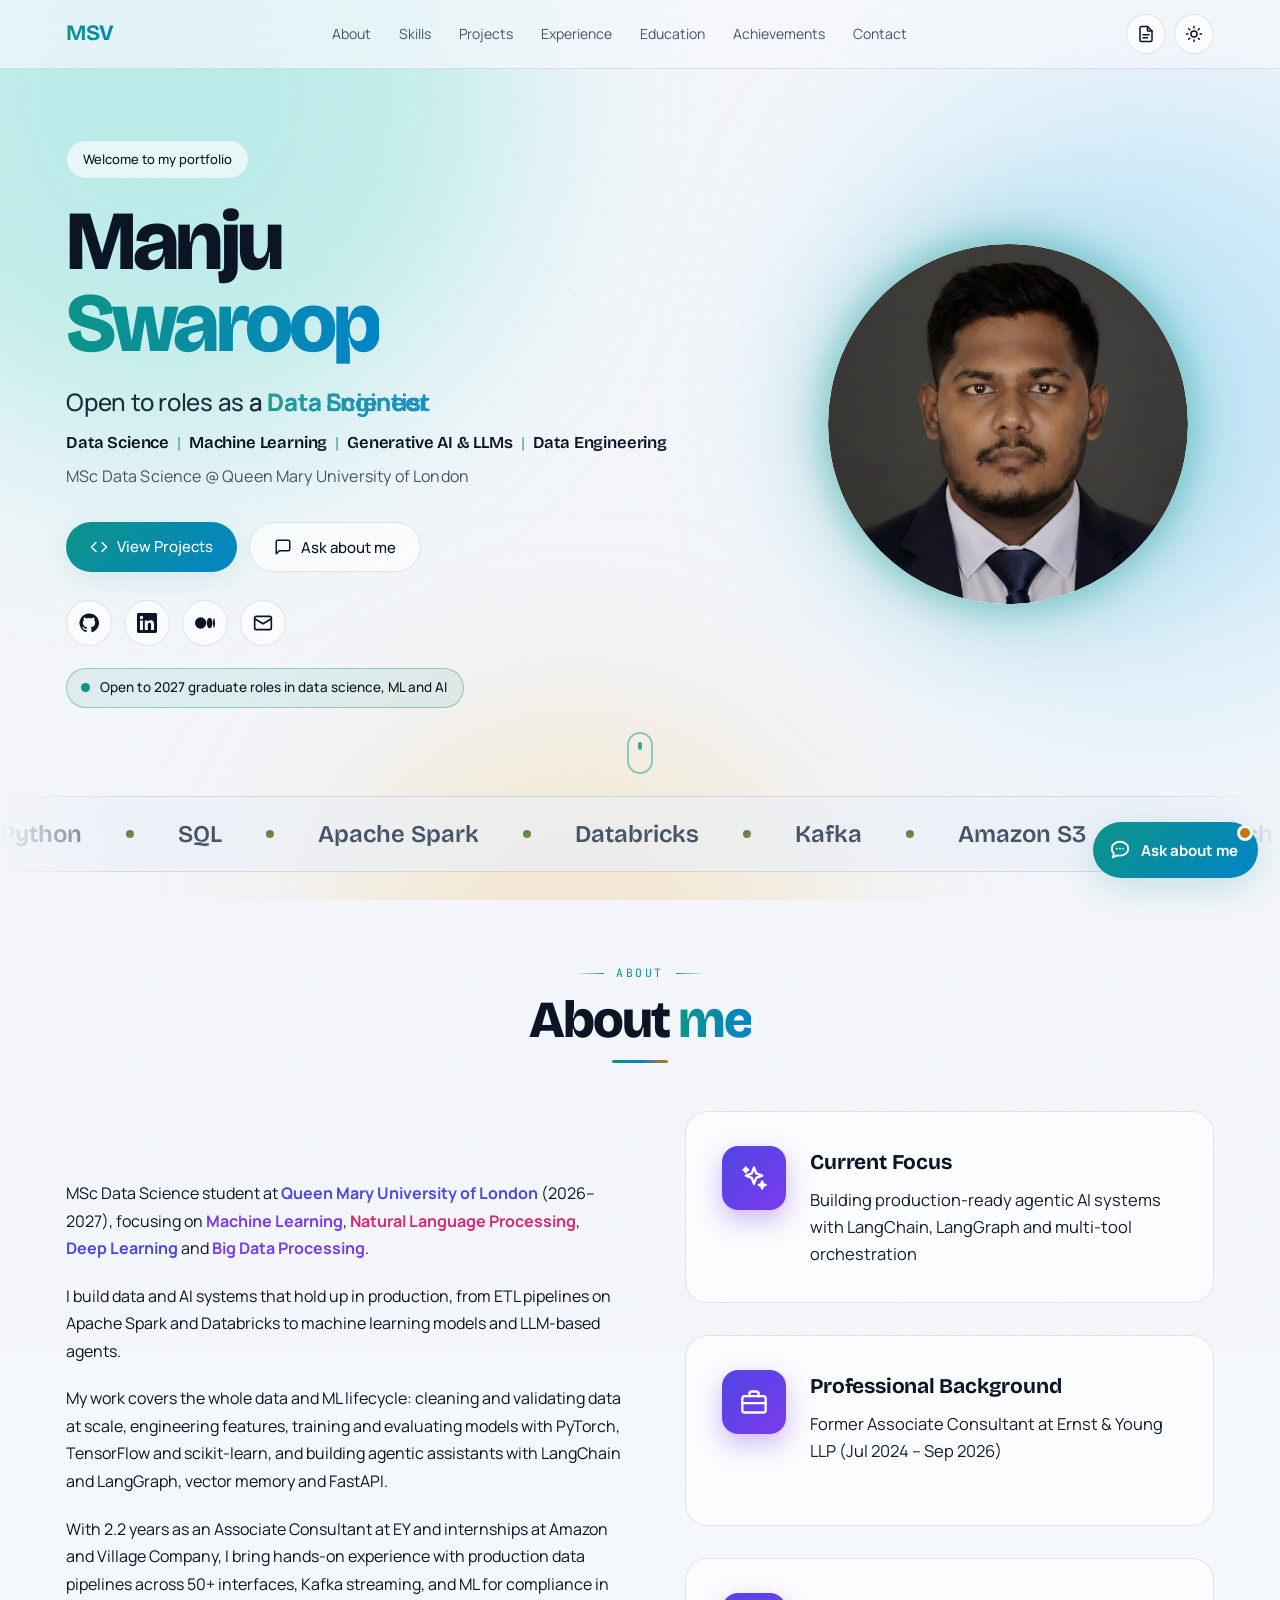
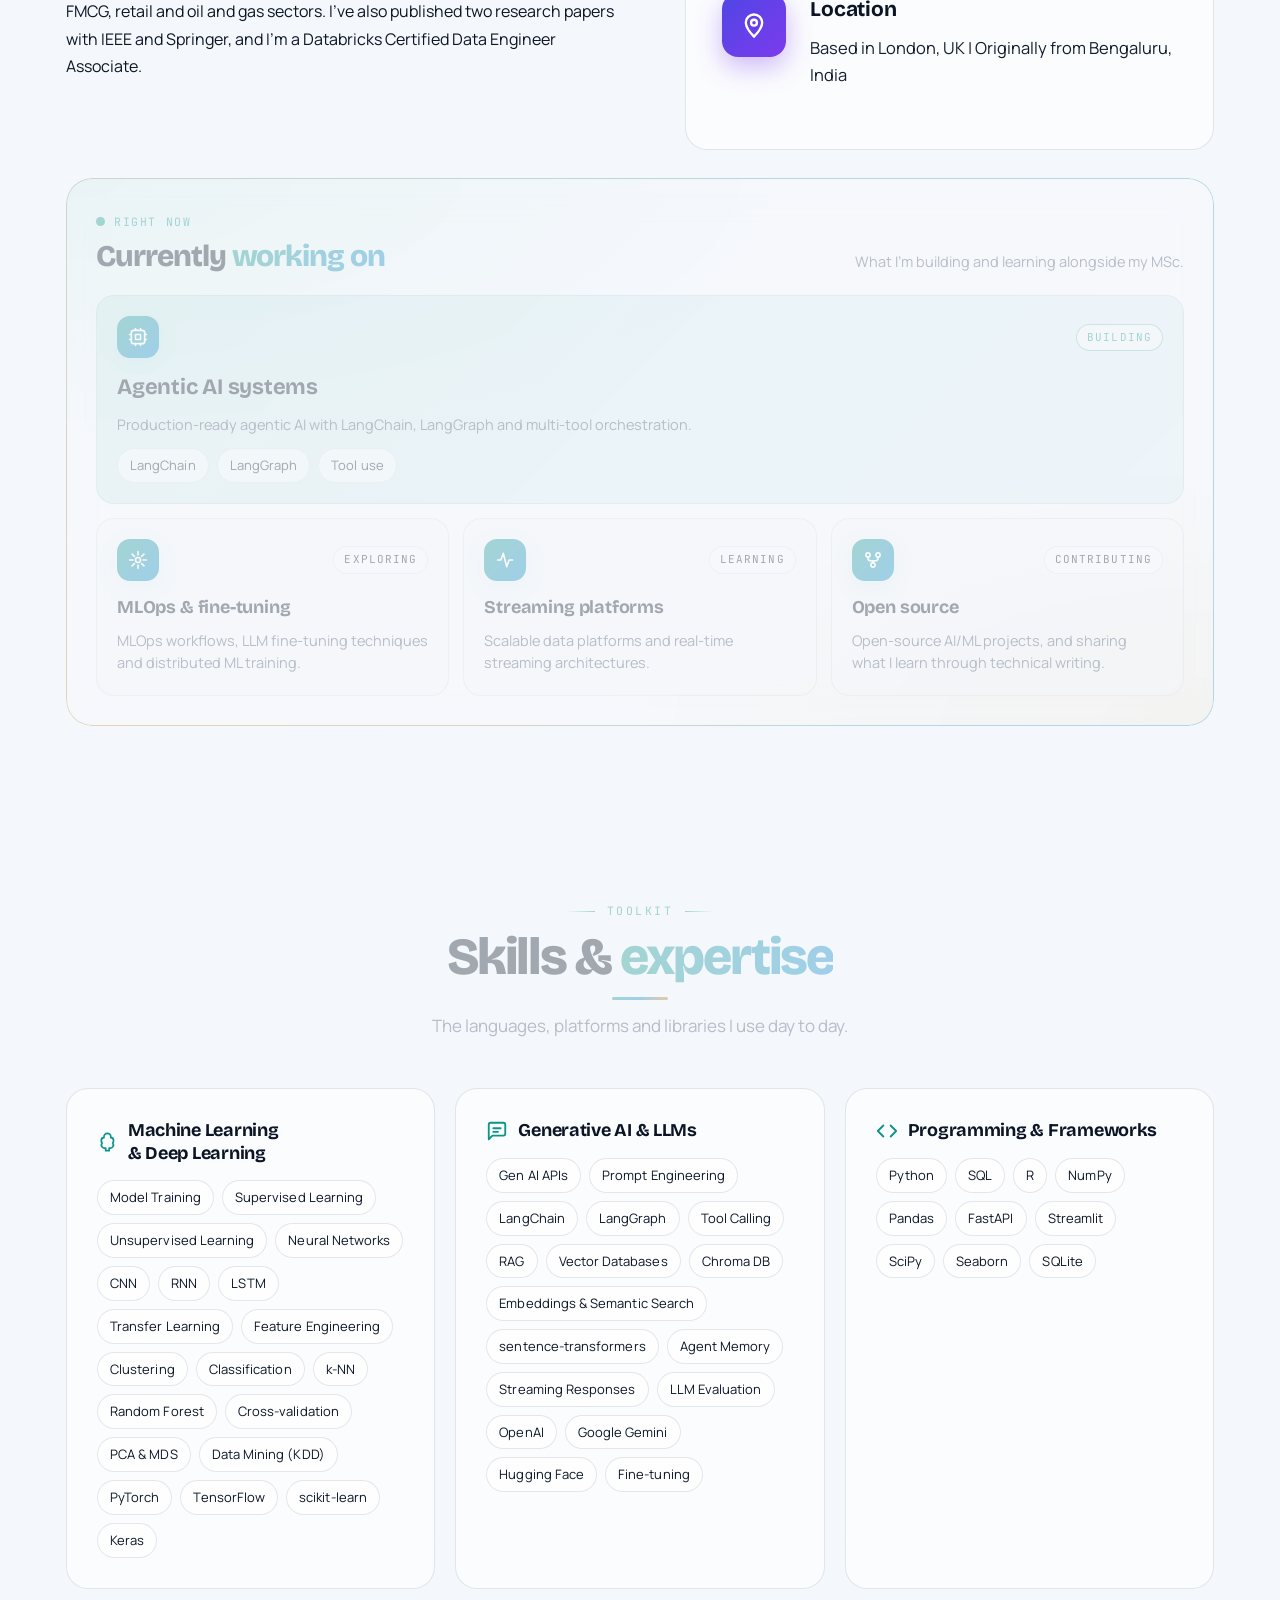
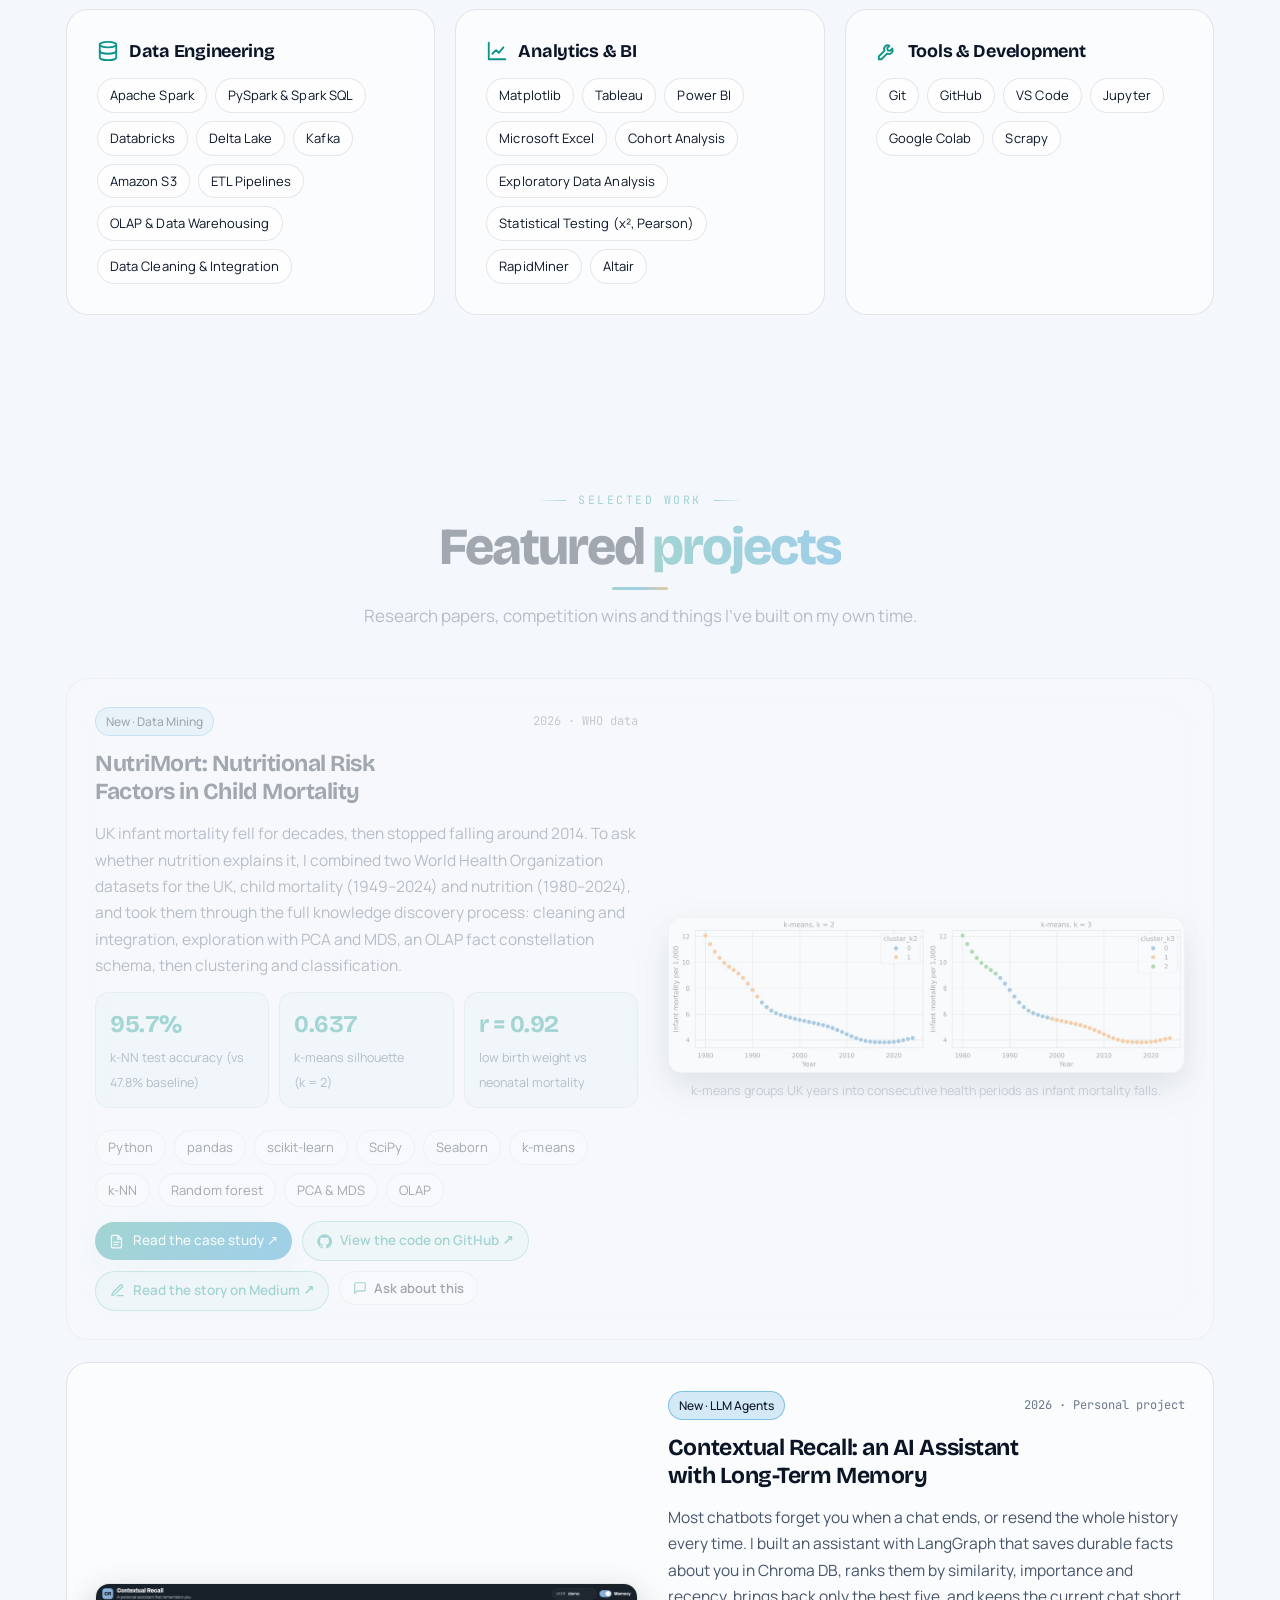
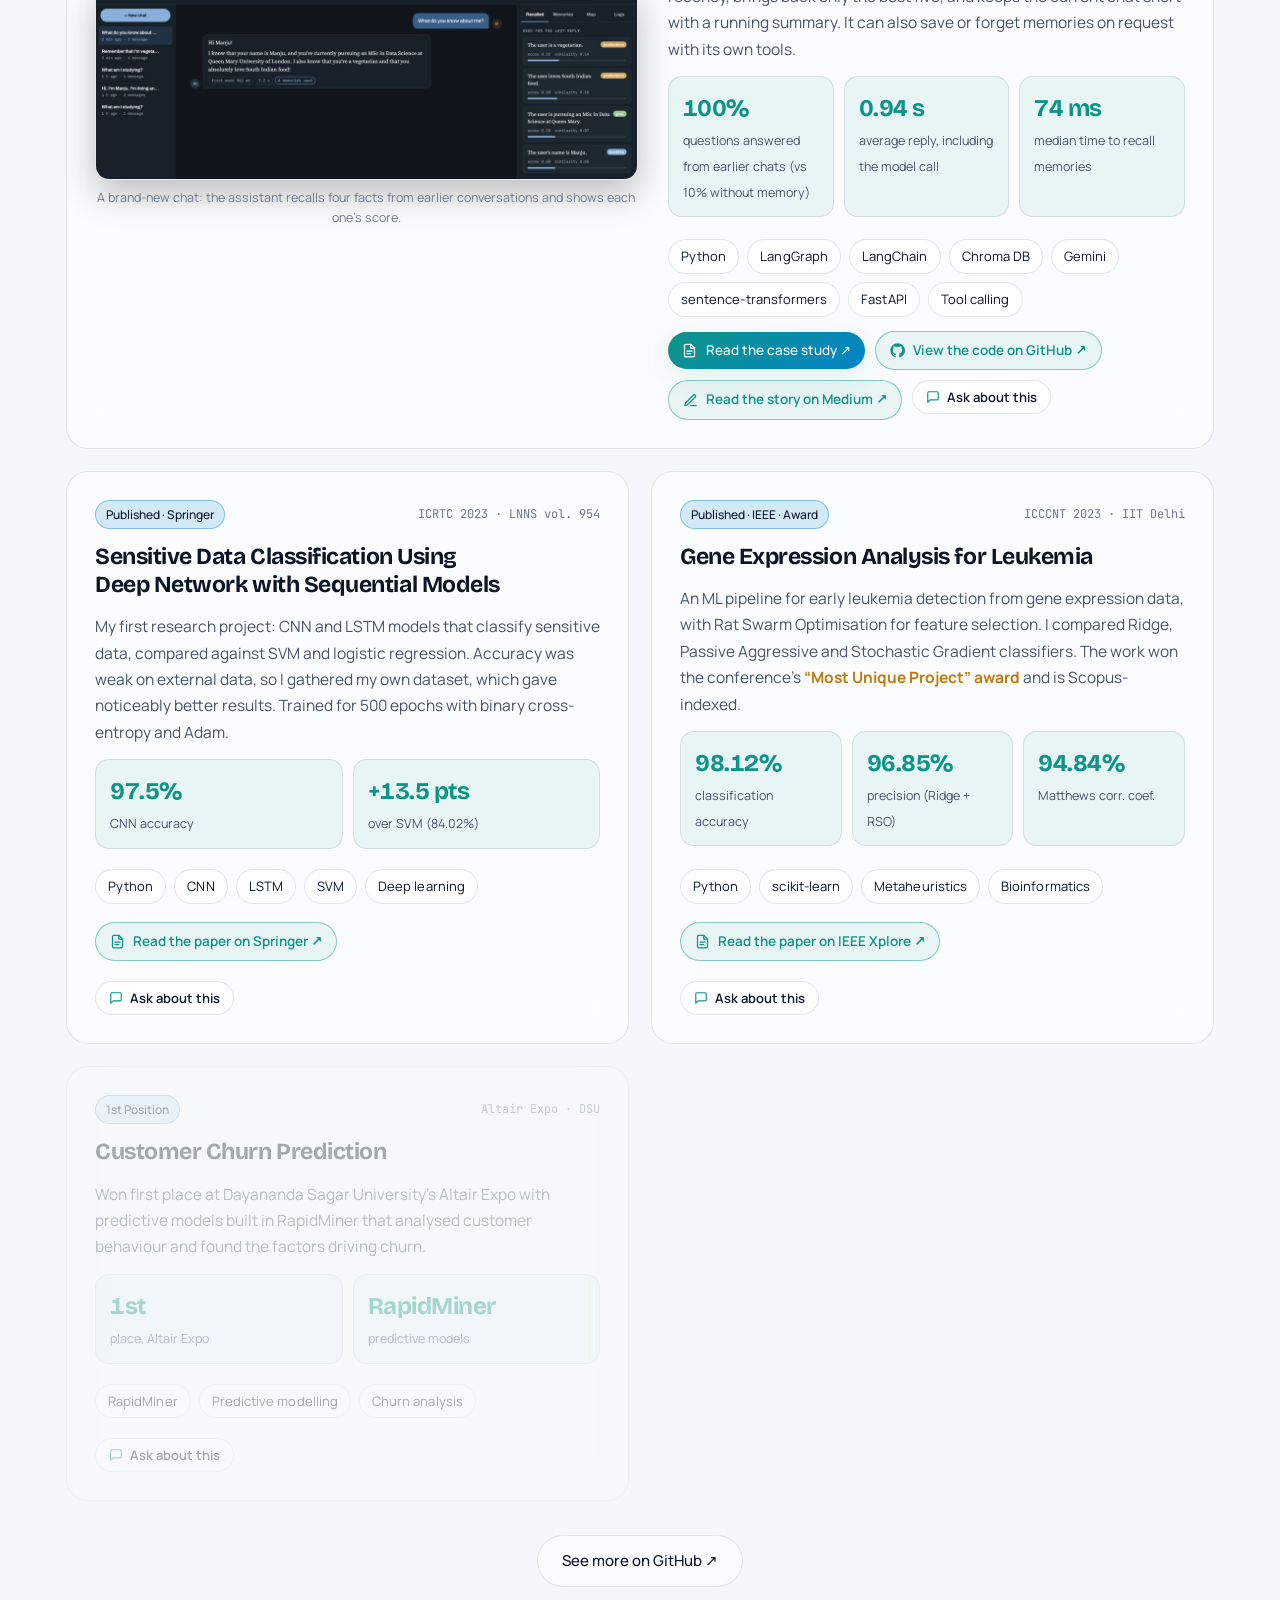
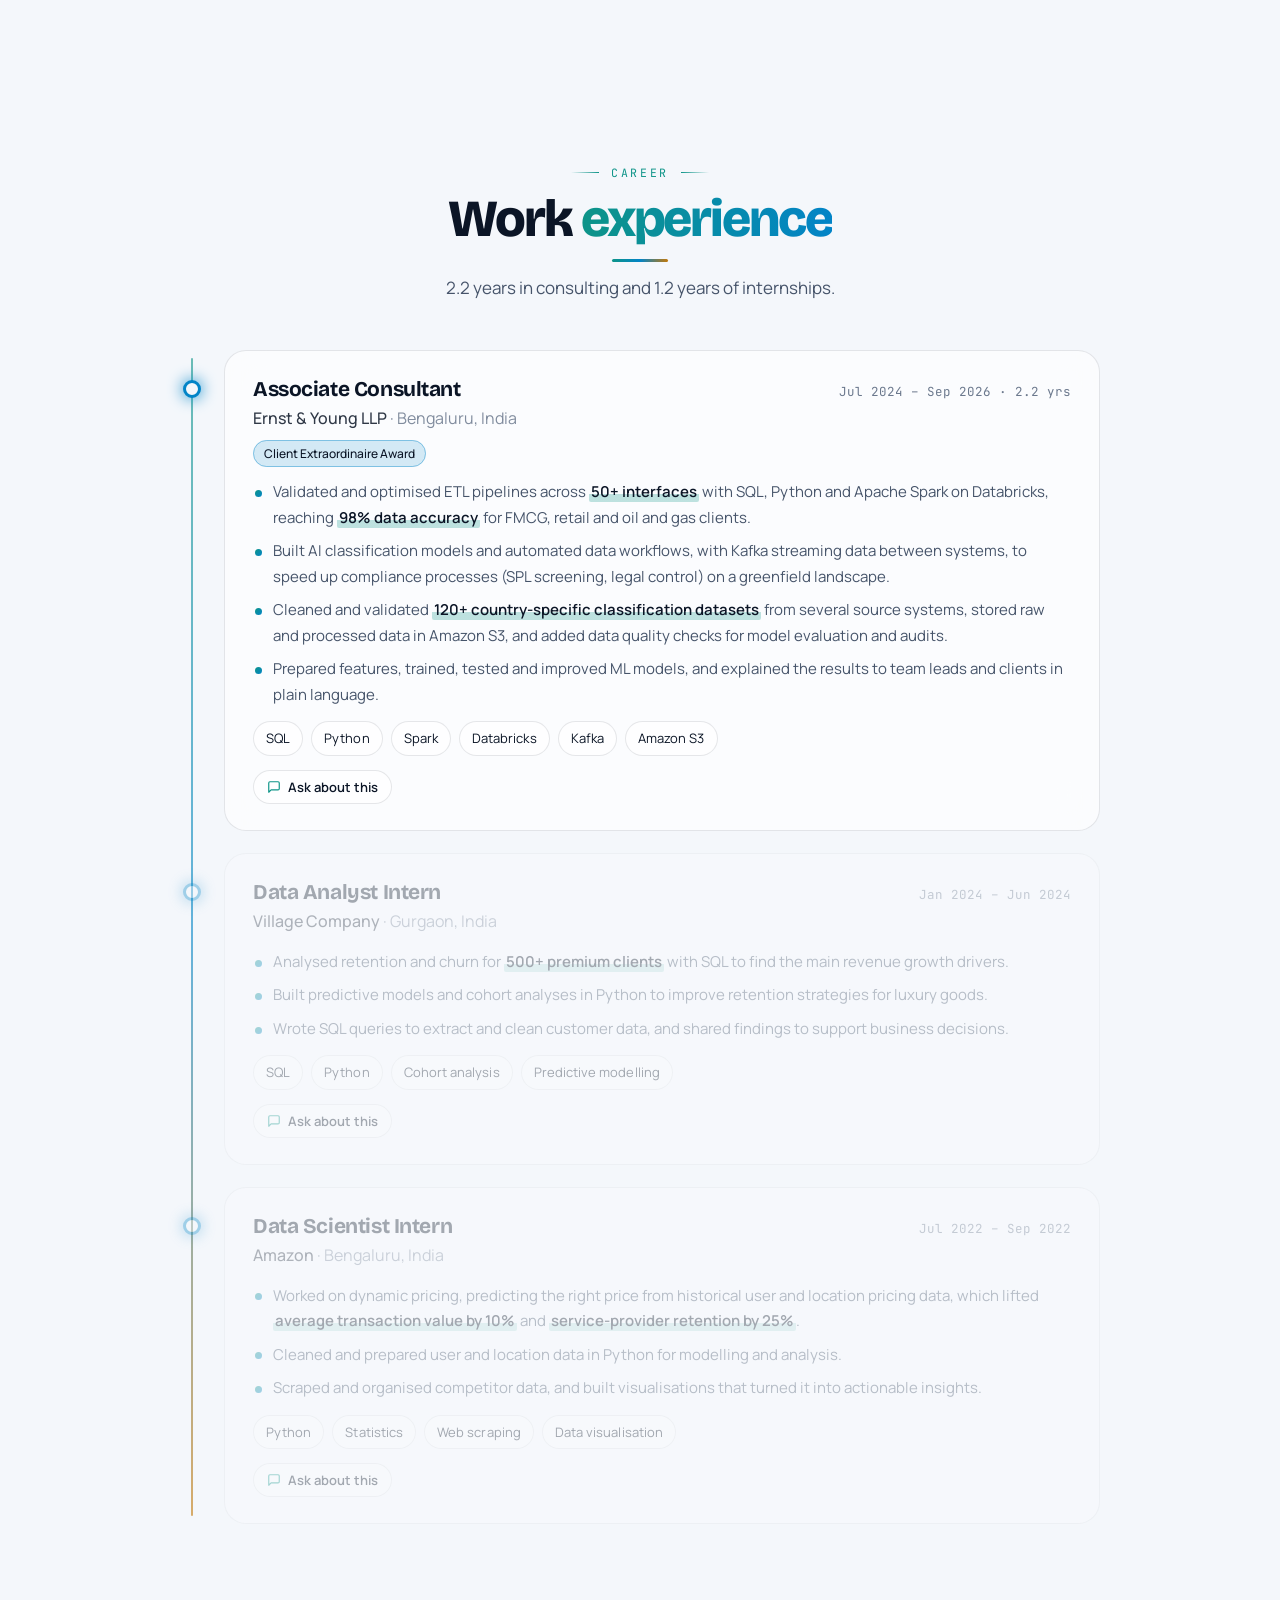
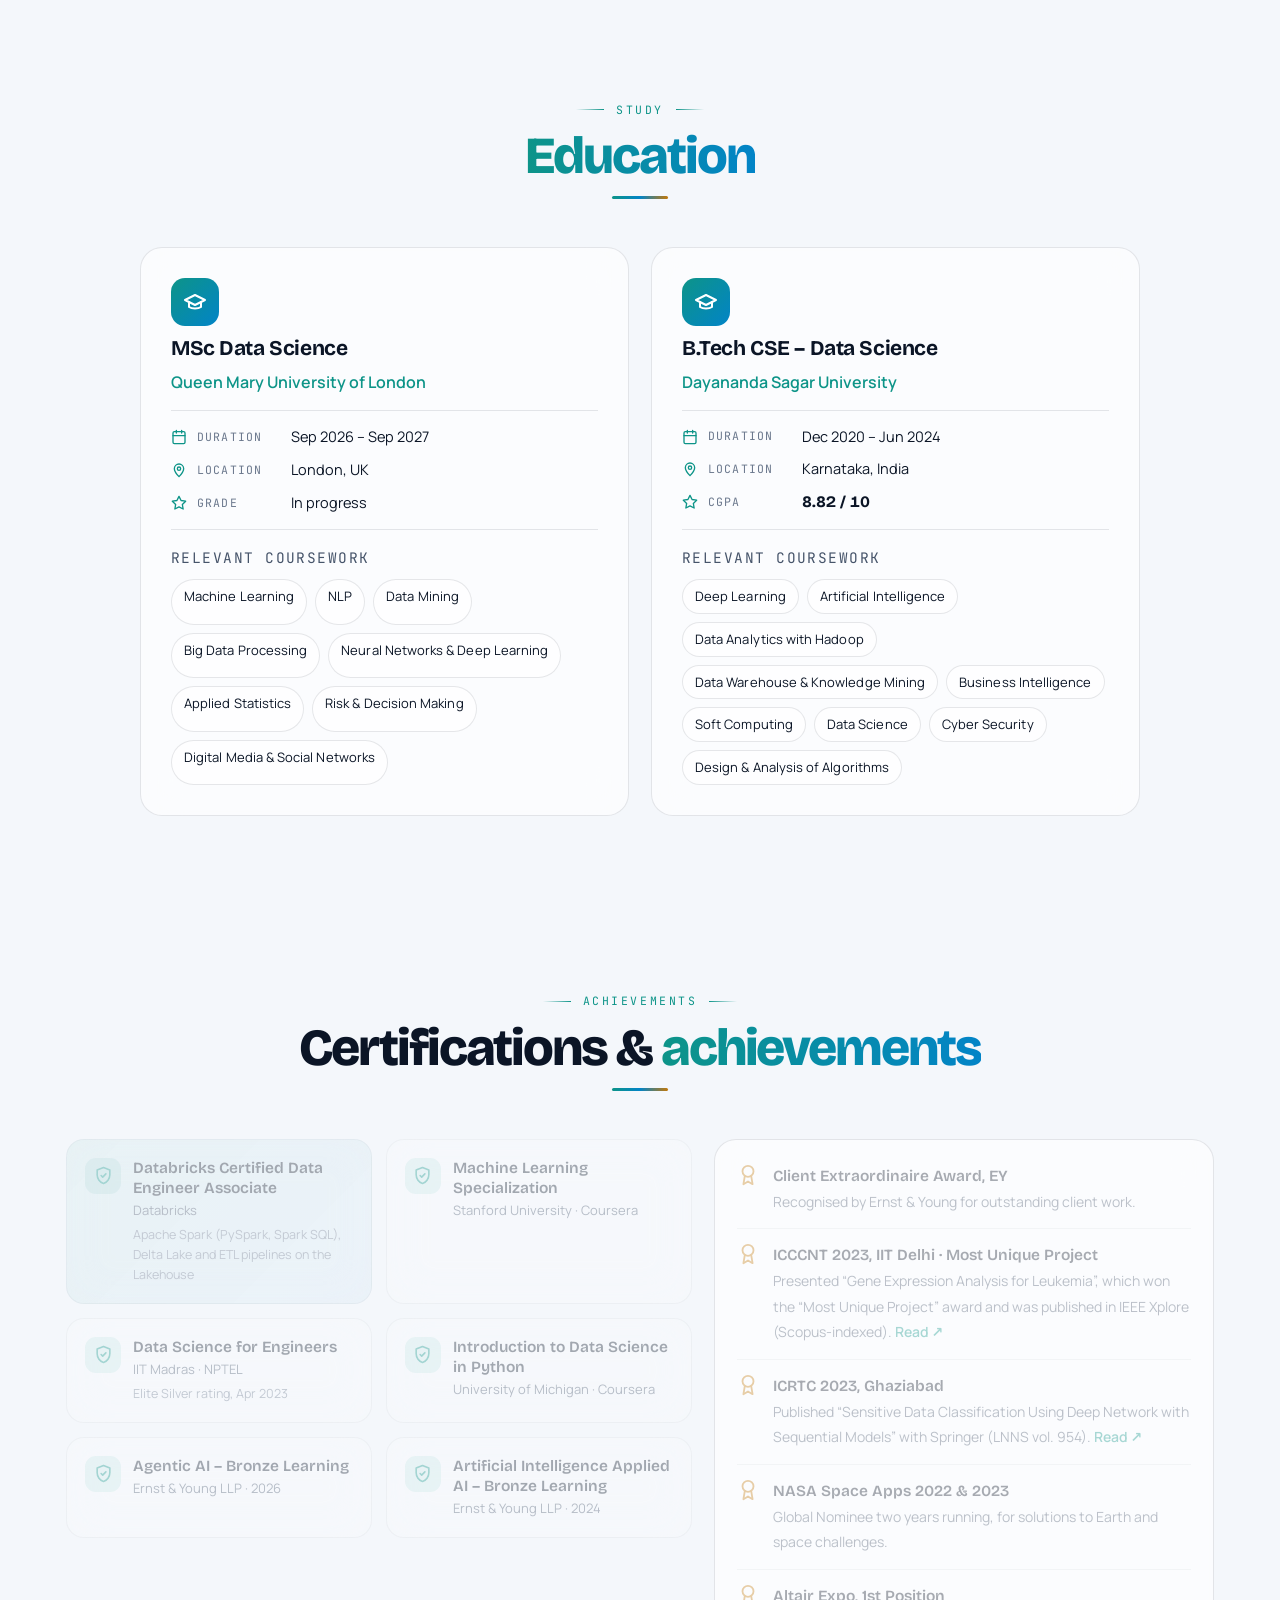
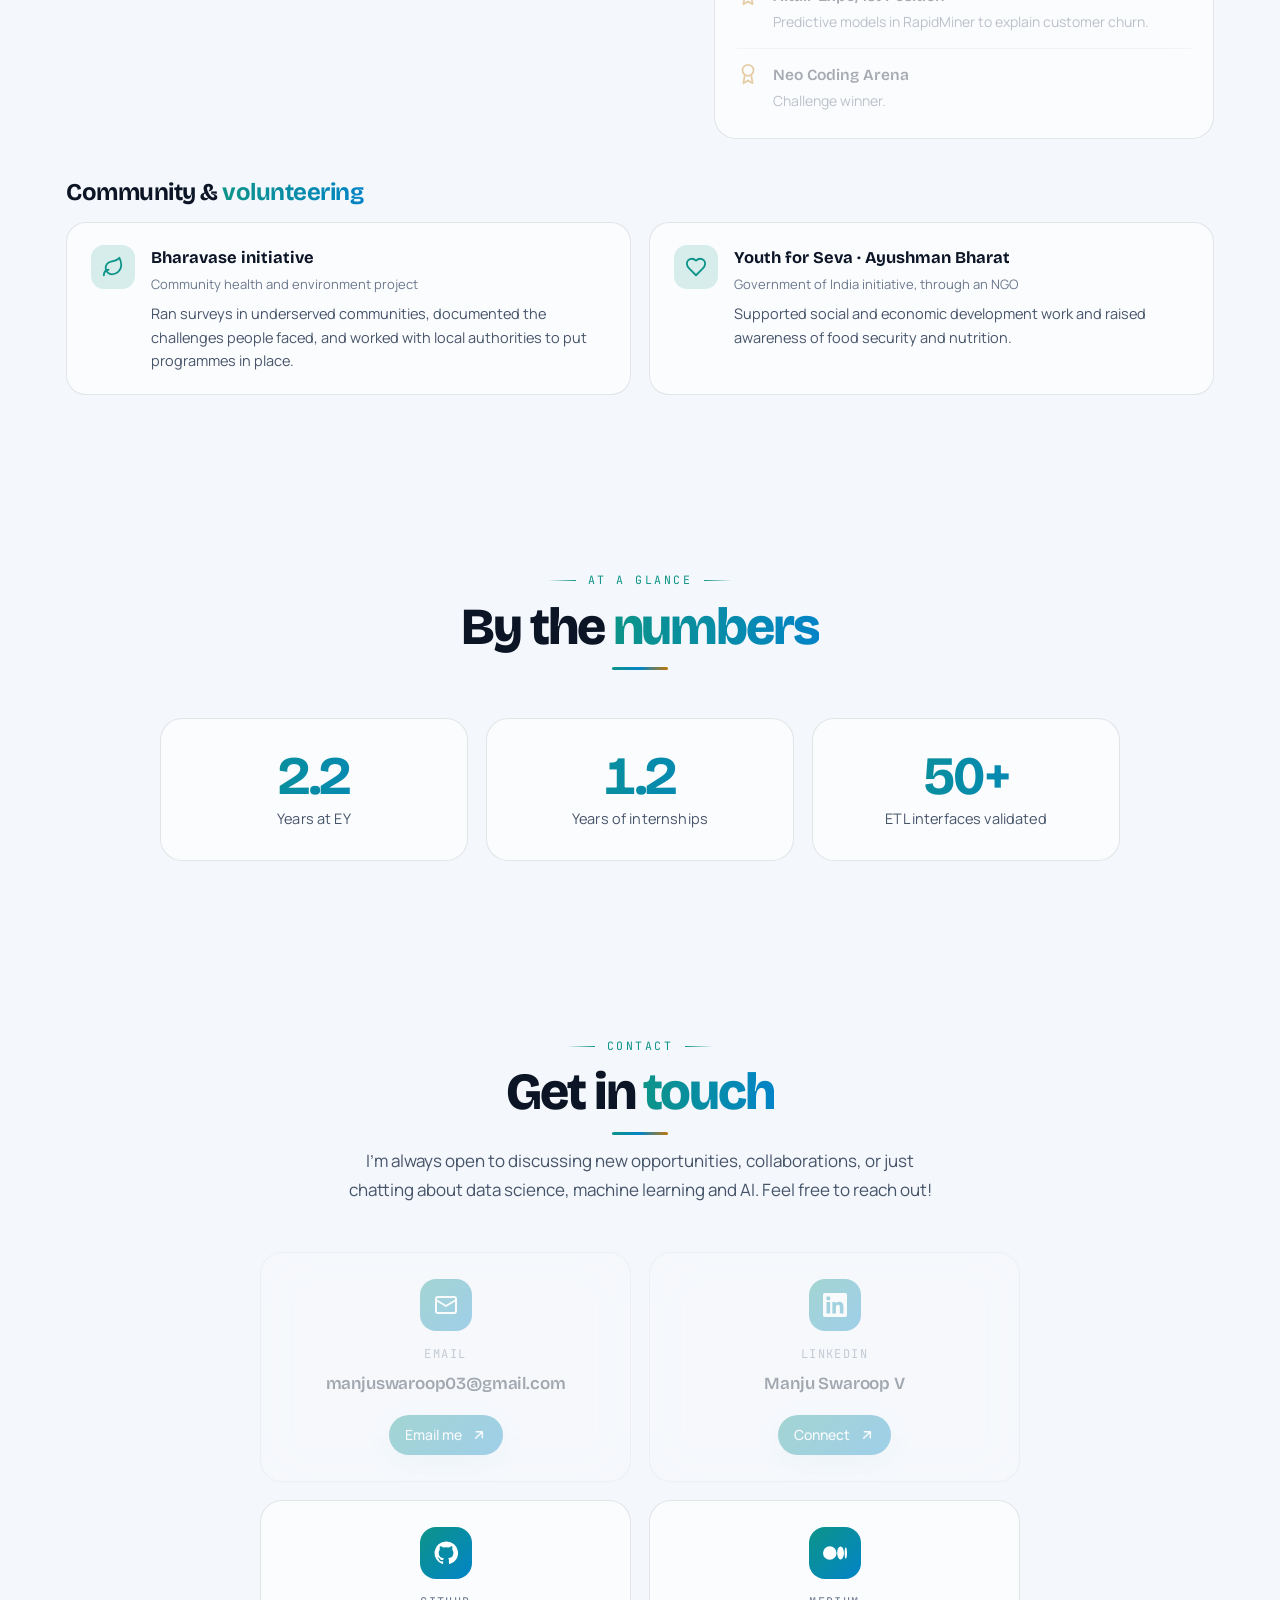
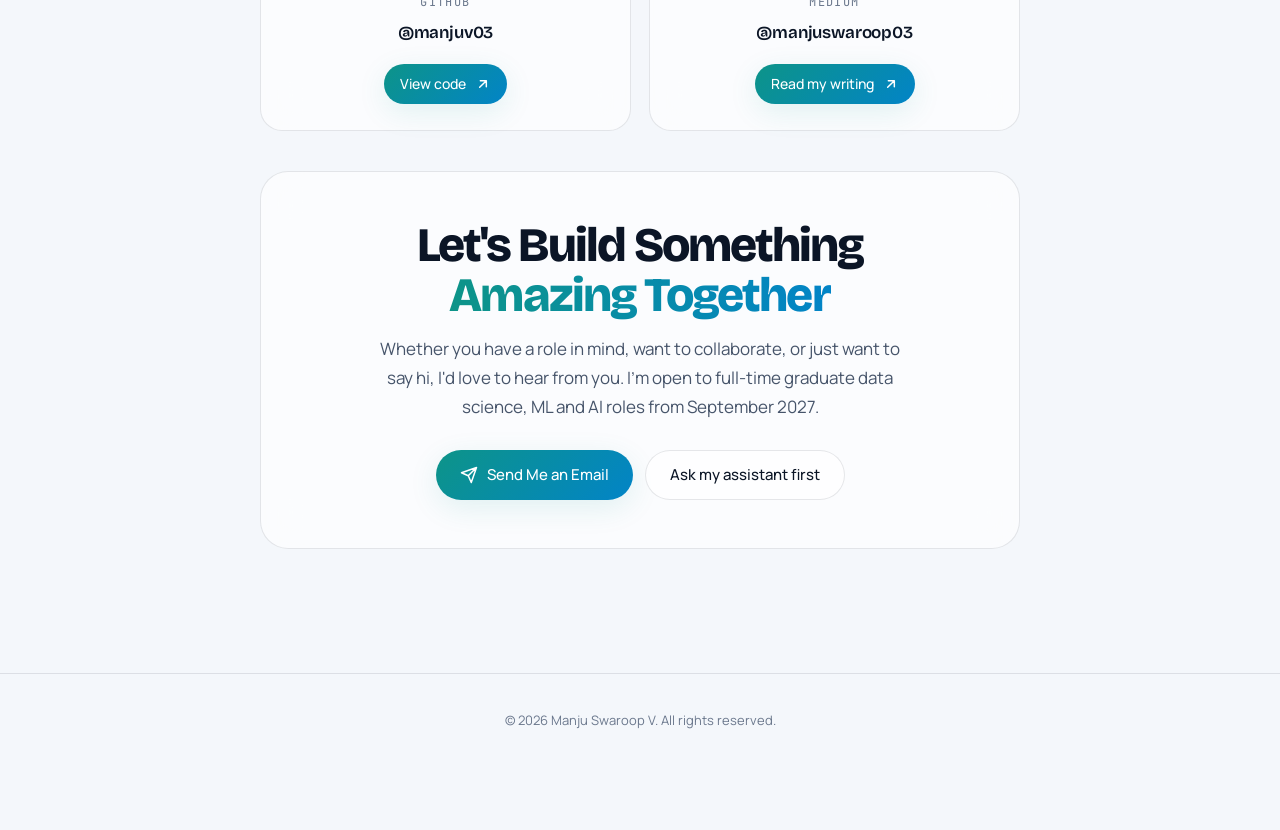
==== commit a2305c70: "Update skills from recent projects" ====
--- a/index.html
+++ b/index.html
@@ -130,15 +130,15 @@
     <div class="head reveal"><span class="kicker">Toolkit</span><h2>Skills &amp; <span class="gradient-text">expertise</span></h2><p>The languages, platforms and libraries I use day to day.</p></div>
     <div class="skills">
       <div class="card glass hov reveal"><h3><svg viewBox="0 0 24 24" fill="none" stroke="currentColor" stroke-width="2" stroke-linecap="round" stroke-linejoin="round"><path d="M12 2a4 4 0 0 1 4 4v1a3 3 0 0 1 3 3v1a3 3 0 0 1-1 2.2A3.5 3.5 0 0 1 15 19h-1v3h-4v-3H9a3.5 3.5 0 0 1-3-5.8A3 3 0 0 1 5 11v-1a3 3 0 0 1 3-3V6a4 4 0 0 1 4-4z"/></svg>Machine Learning &amp; Deep Learning</h3>
-        <div class="tags"><span class="tag">Model Training</span><span class="tag">Supervised Learning</span><span class="tag">Unsupervised Learning</span><span class="tag">Neural Networks</span><span class="tag">CNN</span><span class="tag">RNN</span><span class="tag">LSTM</span><span class="tag">Transfer Learning</span><span class="tag">Feature Engineering</span><span class="tag">PyTorch</span><span class="tag">TensorFlow</span><span class="tag">scikit-learn</span><span class="tag">Keras</span></div></div>
+        <div class="tags"><span class="tag">Model Training</span><span class="tag">Supervised Learning</span><span class="tag">Unsupervised Learning</span><span class="tag">Neural Networks</span><span class="tag">CNN</span><span class="tag">RNN</span><span class="tag">LSTM</span><span class="tag">Transfer Learning</span><span class="tag">Feature Engineering</span><span class="tag">Clustering</span><span class="tag">Classification</span><span class="tag">k-NN</span><span class="tag">Random Forest</span><span class="tag">Cross-validation</span><span class="tag">PCA &amp; MDS</span><span class="tag">Data Mining (KDD)</span><span class="tag">PyTorch</span><span class="tag">TensorFlow</span><span class="tag">scikit-learn</span><span class="tag">Keras</span></div></div>
       <div class="card glass hov reveal"><h3><svg viewBox="0 0 24 24" fill="none" stroke="currentColor" stroke-width="2" stroke-linecap="round" stroke-linejoin="round"><path d="M21 15a2 2 0 0 1-2 2H7l-4 4V5a2 2 0 0 1 2-2h14a2 2 0 0 1 2 2z"/><path d="M8 9h8M8 13h5"/></svg>Generative AI &amp; LLMs</h3>
-        <div class="tags"><span class="tag">Gen AI APIs</span><span class="tag">Prompt Engineering</span><span class="tag">LangChain</span><span class="tag">LangGraph</span><span class="tag">Tool Calling</span><span class="tag">RAG</span><span class="tag">Vector Databases</span><span class="tag">Chroma DB</span><span class="tag">OpenAI</span><span class="tag">Google Gemini</span><span class="tag">Hugging Face</span><span class="tag">Fine-tuning</span></div></div>
+        <div class="tags"><span class="tag">Gen AI APIs</span><span class="tag">Prompt Engineering</span><span class="tag">LangChain</span><span class="tag">LangGraph</span><span class="tag">Tool Calling</span><span class="tag">RAG</span><span class="tag">Vector Databases</span><span class="tag">Chroma DB</span><span class="tag">Embeddings &amp; Semantic Search</span><span class="tag">sentence-transformers</span><span class="tag">Agent Memory</span><span class="tag">Streaming Responses</span><span class="tag">LLM Evaluation</span><span class="tag">OpenAI</span><span class="tag">Google Gemini</span><span class="tag">Hugging Face</span><span class="tag">Fine-tuning</span></div></div>
       <div class="card glass hov reveal"><h3><svg viewBox="0 0 24 24" fill="none" stroke="currentColor" stroke-width="2" stroke-linecap="round" stroke-linejoin="round"><path d="m16 18 6-6-6-6M8 6l-6 6 6 6"/></svg>Programming &amp; Frameworks</h3>
-        <div class="tags"><span class="tag">Python</span><span class="tag">SQL</span><span class="tag">R</span><span class="tag">NumPy</span><span class="tag">Pandas</span><span class="tag">FastAPI</span><span class="tag">Streamlit</span><span class="tag">SciPy</span><span class="tag">Seaborn</span></div></div>
+        <div class="tags"><span class="tag">Python</span><span class="tag">SQL</span><span class="tag">R</span><span class="tag">NumPy</span><span class="tag">Pandas</span><span class="tag">FastAPI</span><span class="tag">Streamlit</span><span class="tag">SciPy</span><span class="tag">Seaborn</span><span class="tag">SQLite</span></div></div>
       <div class="card glass hov reveal"><h3><svg viewBox="0 0 24 24" fill="none" stroke="currentColor" stroke-width="2" stroke-linecap="round" stroke-linejoin="round"><ellipse cx="12" cy="5" rx="9" ry="3"/><path d="M3 5v14c0 1.7 4 3 9 3s9-1.3 9-3V5"/><path d="M3 12c0 1.7 4 3 9 3s9-1.3 9-3"/></svg>Data Engineering</h3>
-        <div class="tags"><span class="tag">Apache Spark</span><span class="tag">PySpark &amp; Spark SQL</span><span class="tag">Databricks</span><span class="tag">Delta Lake</span><span class="tag">Kafka</span><span class="tag">Amazon S3</span><span class="tag">ETL Pipelines</span><span class="tag">OLAP &amp; Data Warehousing</span></div></div>
+        <div class="tags"><span class="tag">Apache Spark</span><span class="tag">PySpark &amp; Spark SQL</span><span class="tag">Databricks</span><span class="tag">Delta Lake</span><span class="tag">Kafka</span><span class="tag">Amazon S3</span><span class="tag">ETL Pipelines</span><span class="tag">OLAP &amp; Data Warehousing</span><span class="tag">Data Cleaning &amp; Integration</span></div></div>
       <div class="card glass hov reveal"><h3><svg viewBox="0 0 24 24" fill="none" stroke="currentColor" stroke-width="2" stroke-linecap="round" stroke-linejoin="round"><path d="M3 3v18h18"/><path d="m7 15 4-4 3 3 5-6"/></svg>Analytics &amp; BI</h3>
-        <div class="tags"><span class="tag">Matplotlib</span><span class="tag">Tableau</span><span class="tag">Power BI</span><span class="tag">Microsoft Excel</span><span class="tag">Cohort Analysis</span><span class="tag">RapidMiner</span><span class="tag">Altair</span></div></div>
+        <div class="tags"><span class="tag">Matplotlib</span><span class="tag">Tableau</span><span class="tag">Power BI</span><span class="tag">Microsoft Excel</span><span class="tag">Cohort Analysis</span><span class="tag">Exploratory Data Analysis</span><span class="tag">Statistical Testing (χ², Pearson)</span><span class="tag">RapidMiner</span><span class="tag">Altair</span></div></div>
       <div class="card glass hov reveal"><h3><svg viewBox="0 0 24 24" fill="none" stroke="currentColor" stroke-width="2" stroke-linecap="round" stroke-linejoin="round"><path d="M14.7 6.3a4 4 0 0 0-5.4 5.4L3 18v3h3l6.3-6.3a4 4 0 0 0 5.4-5.4l-2.5 2.5-2.4-.6-.6-2.4z"/></svg>Tools &amp; Development</h3>
         <div class="tags"><span class="tag">Git</span><span class="tag">GitHub</span><span class="tag">VS Code</span><span class="tag">Jupyter</span><span class="tag">Google Colab</span><span class="tag">Scrapy</span></div></div>
     </div>
@@ -363,7 +363,7 @@
 
 <button id="top-btn" class="off" aria-label="Back to top"><svg viewBox="0 0 24 24" fill="none" stroke="currentColor" stroke-width="2.4" stroke-linecap="round" stroke-linejoin="round"><path d="m18 15-6-6-6 6"/></svg></button>
 
-<script src="js/main.js?v=42a7222f" defer></script>
+<script src="js/main.js?v=bc8f4437" defer></script>
 
 </body>
 </html>
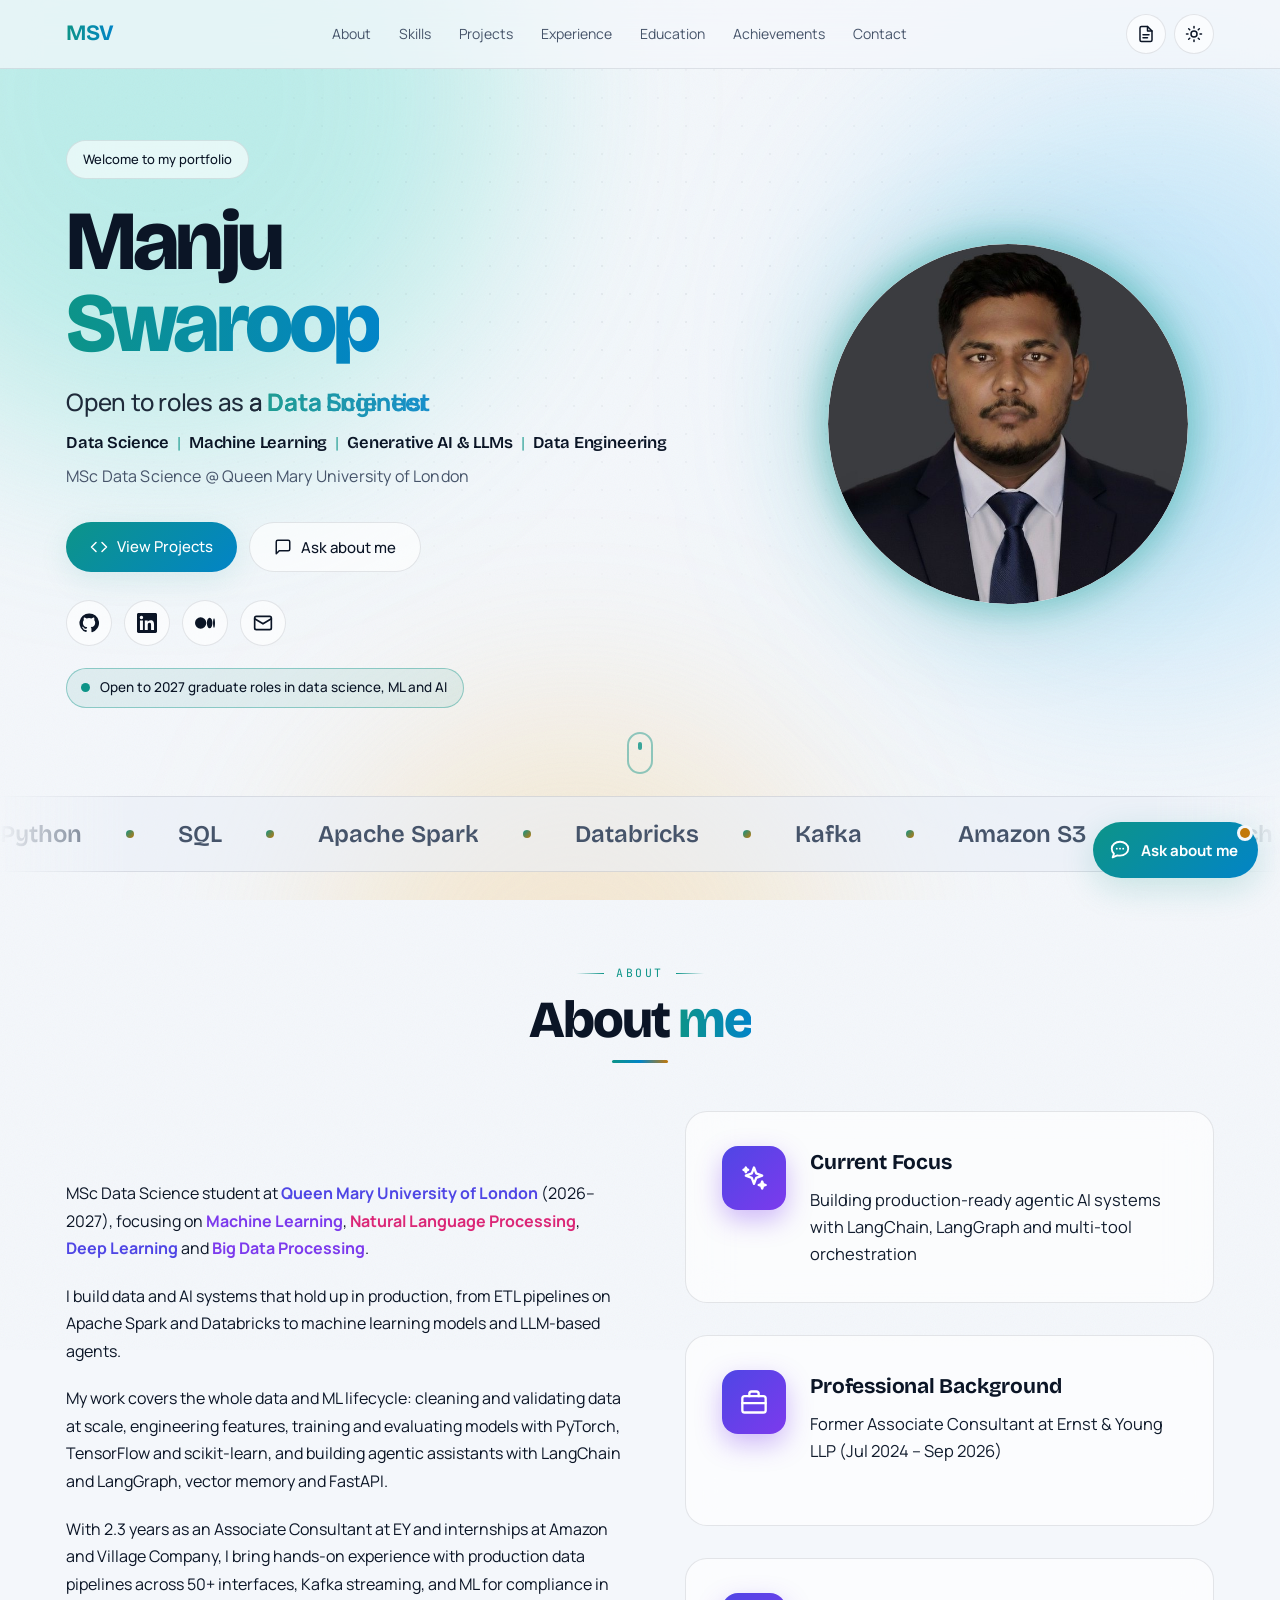
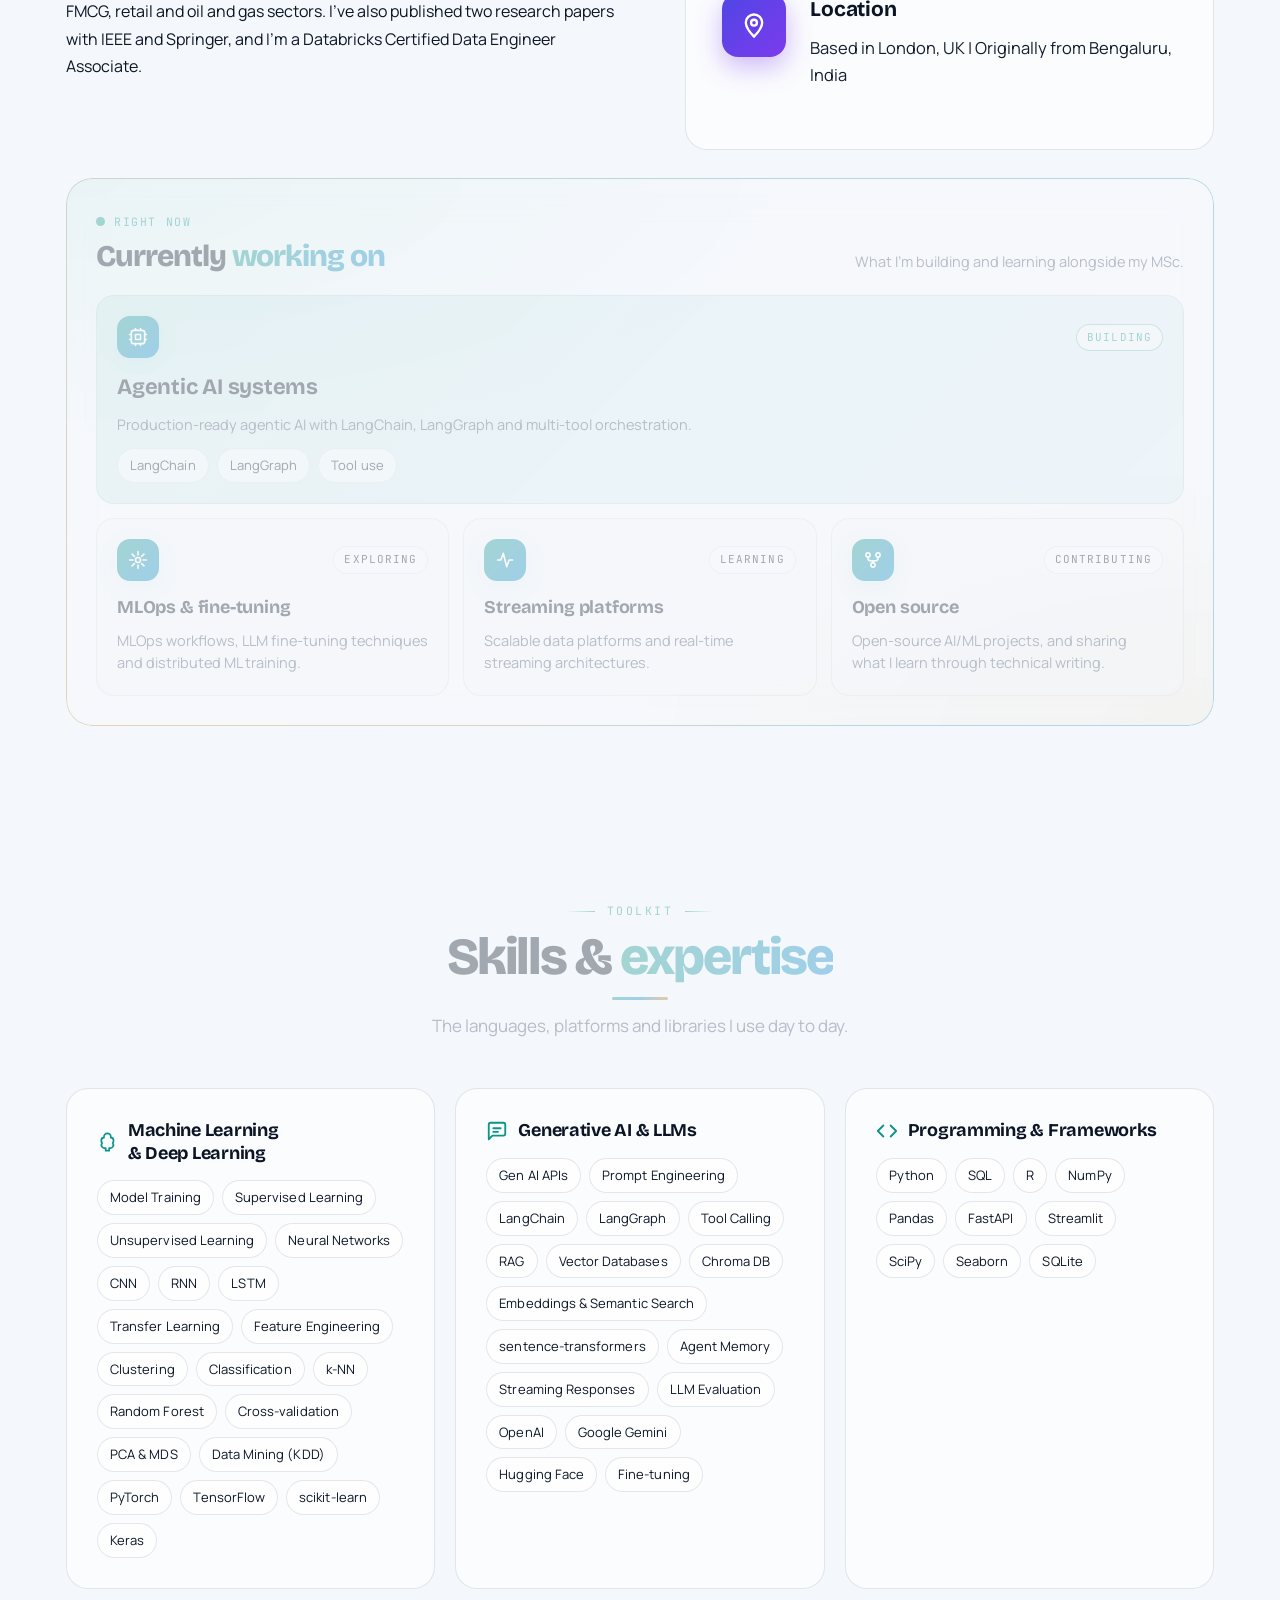
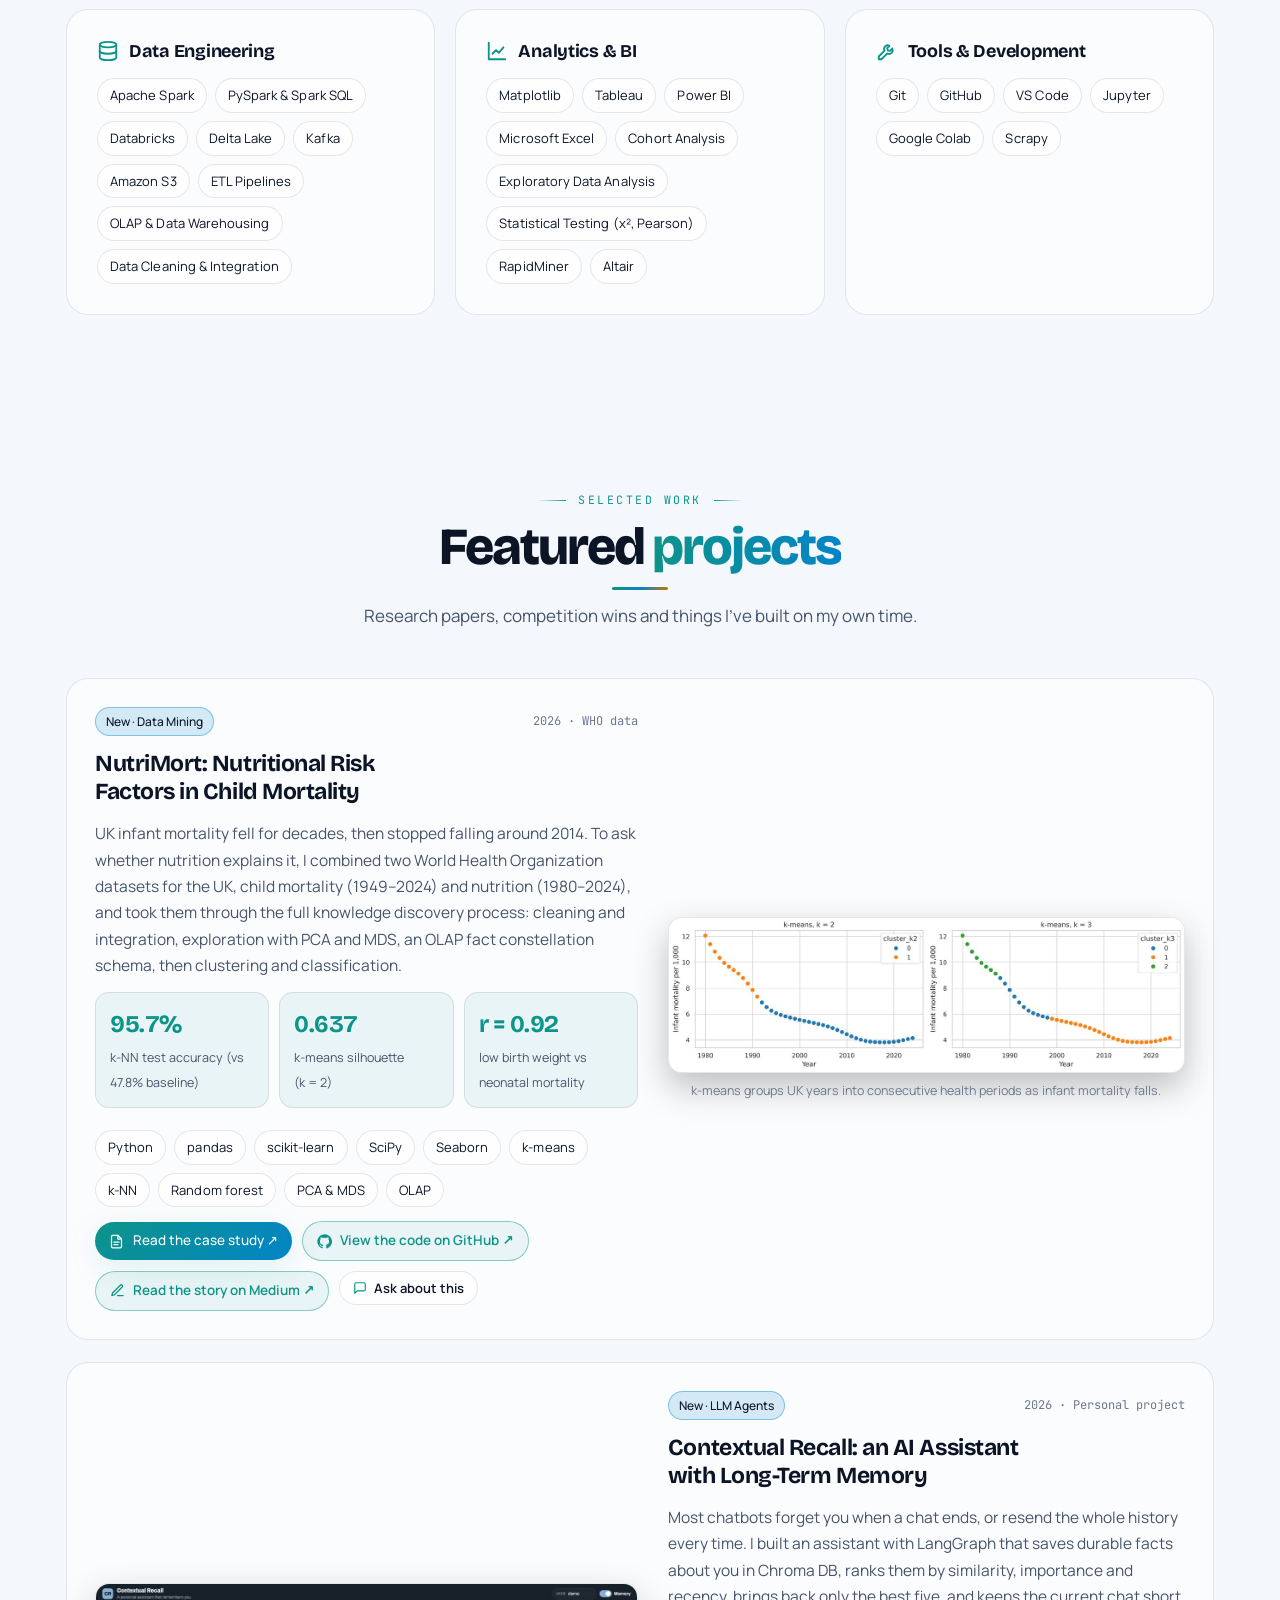
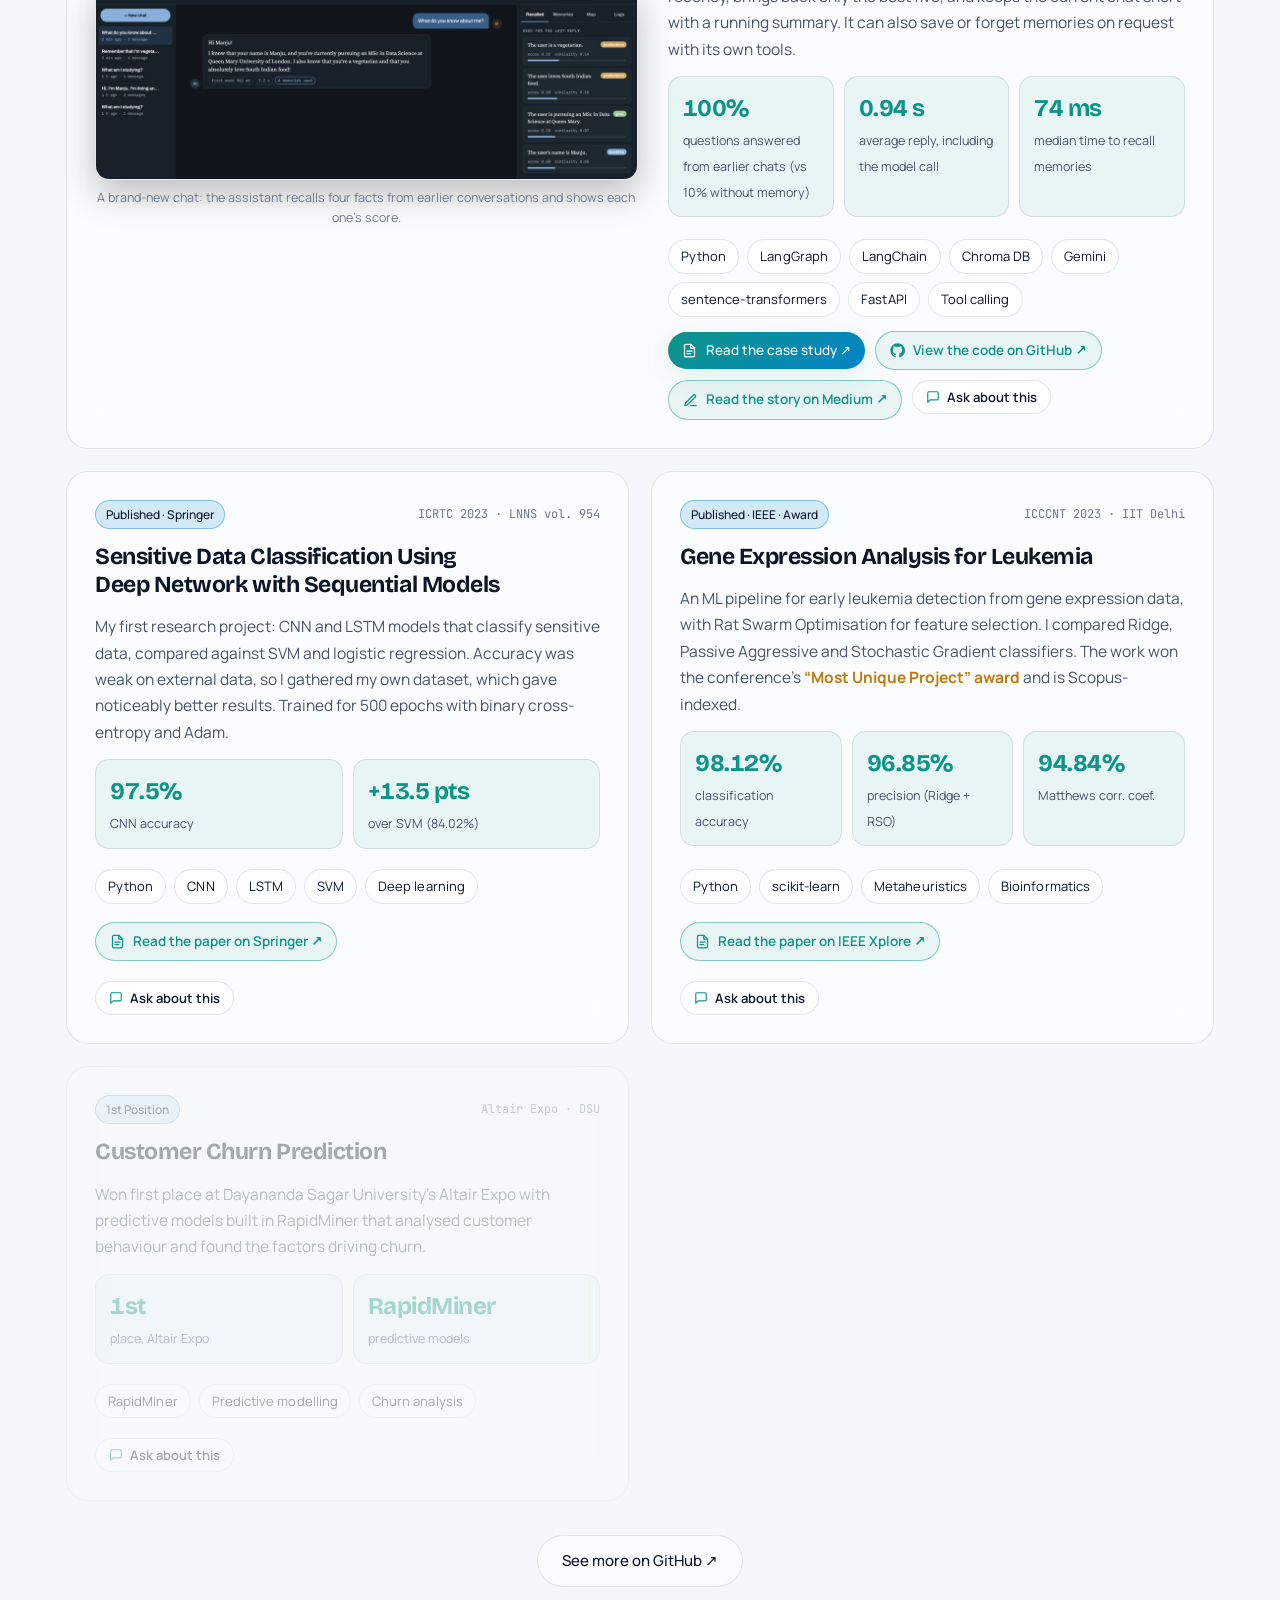
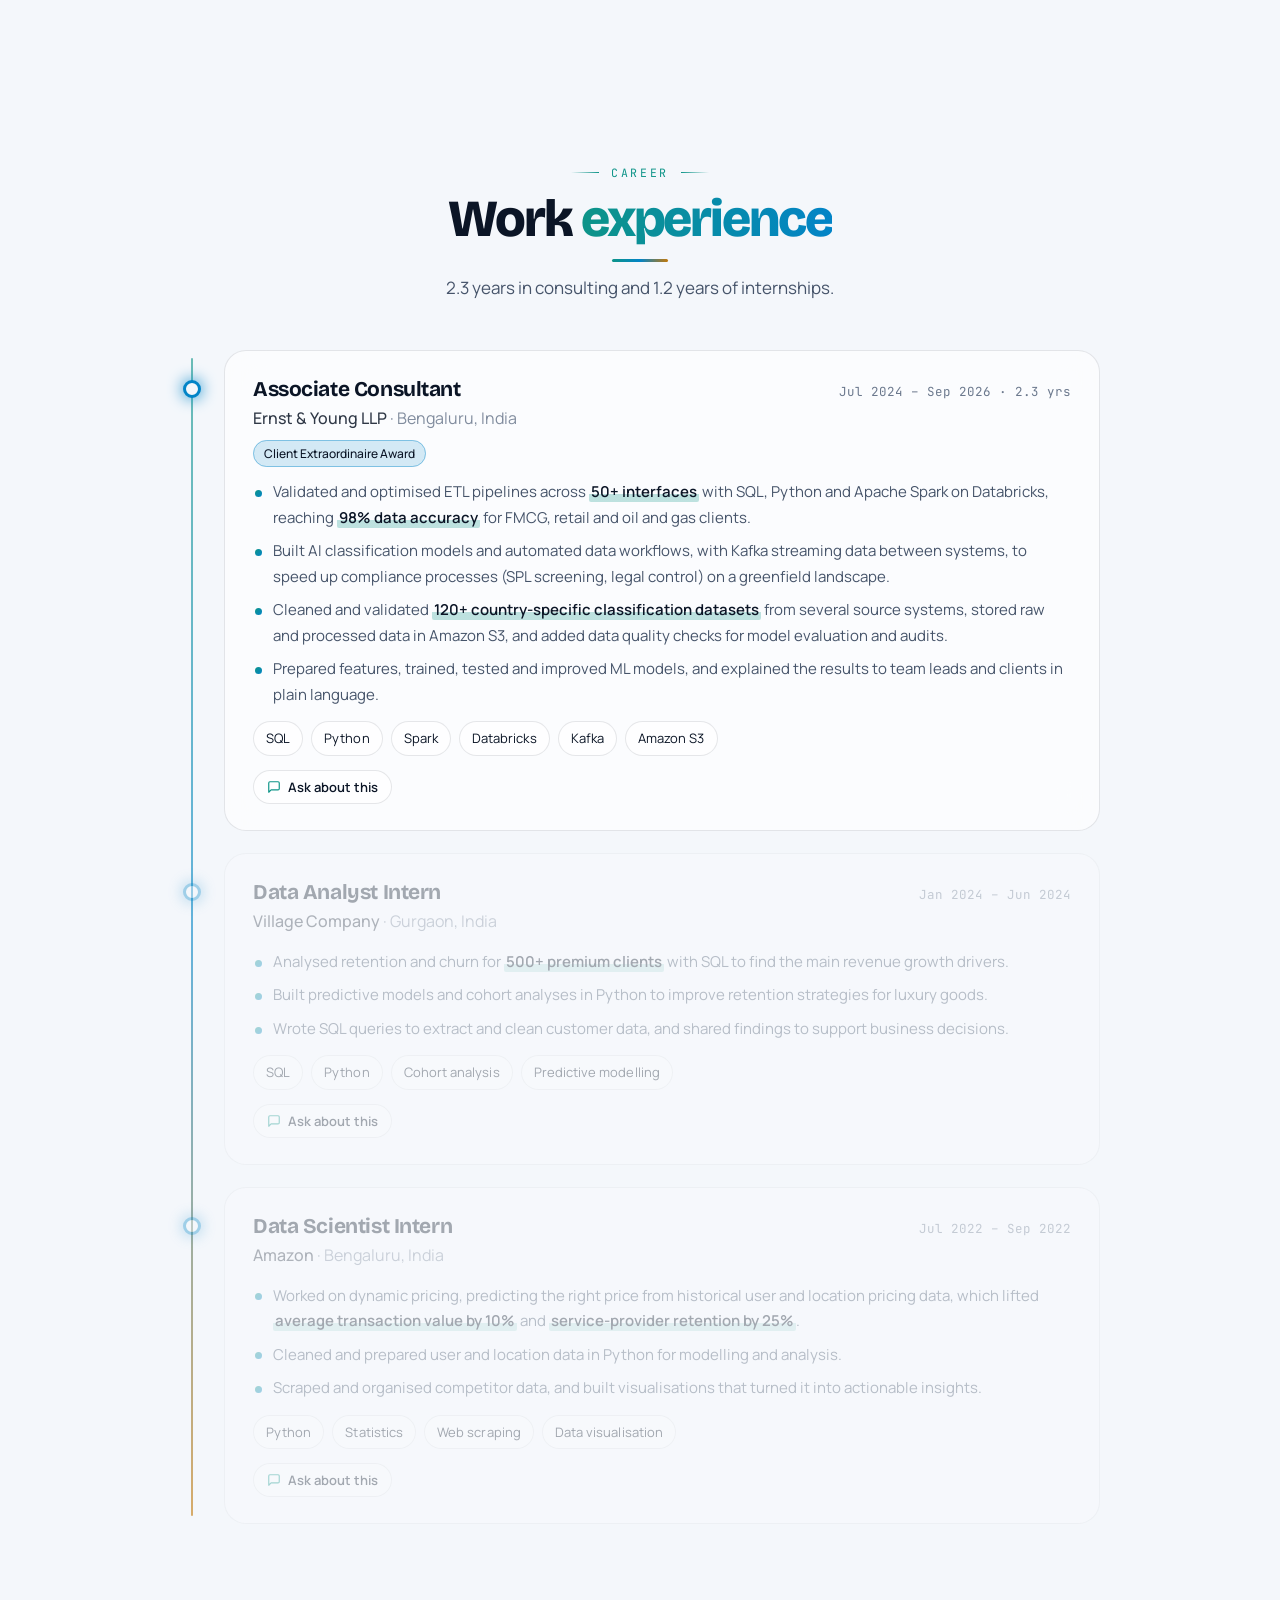
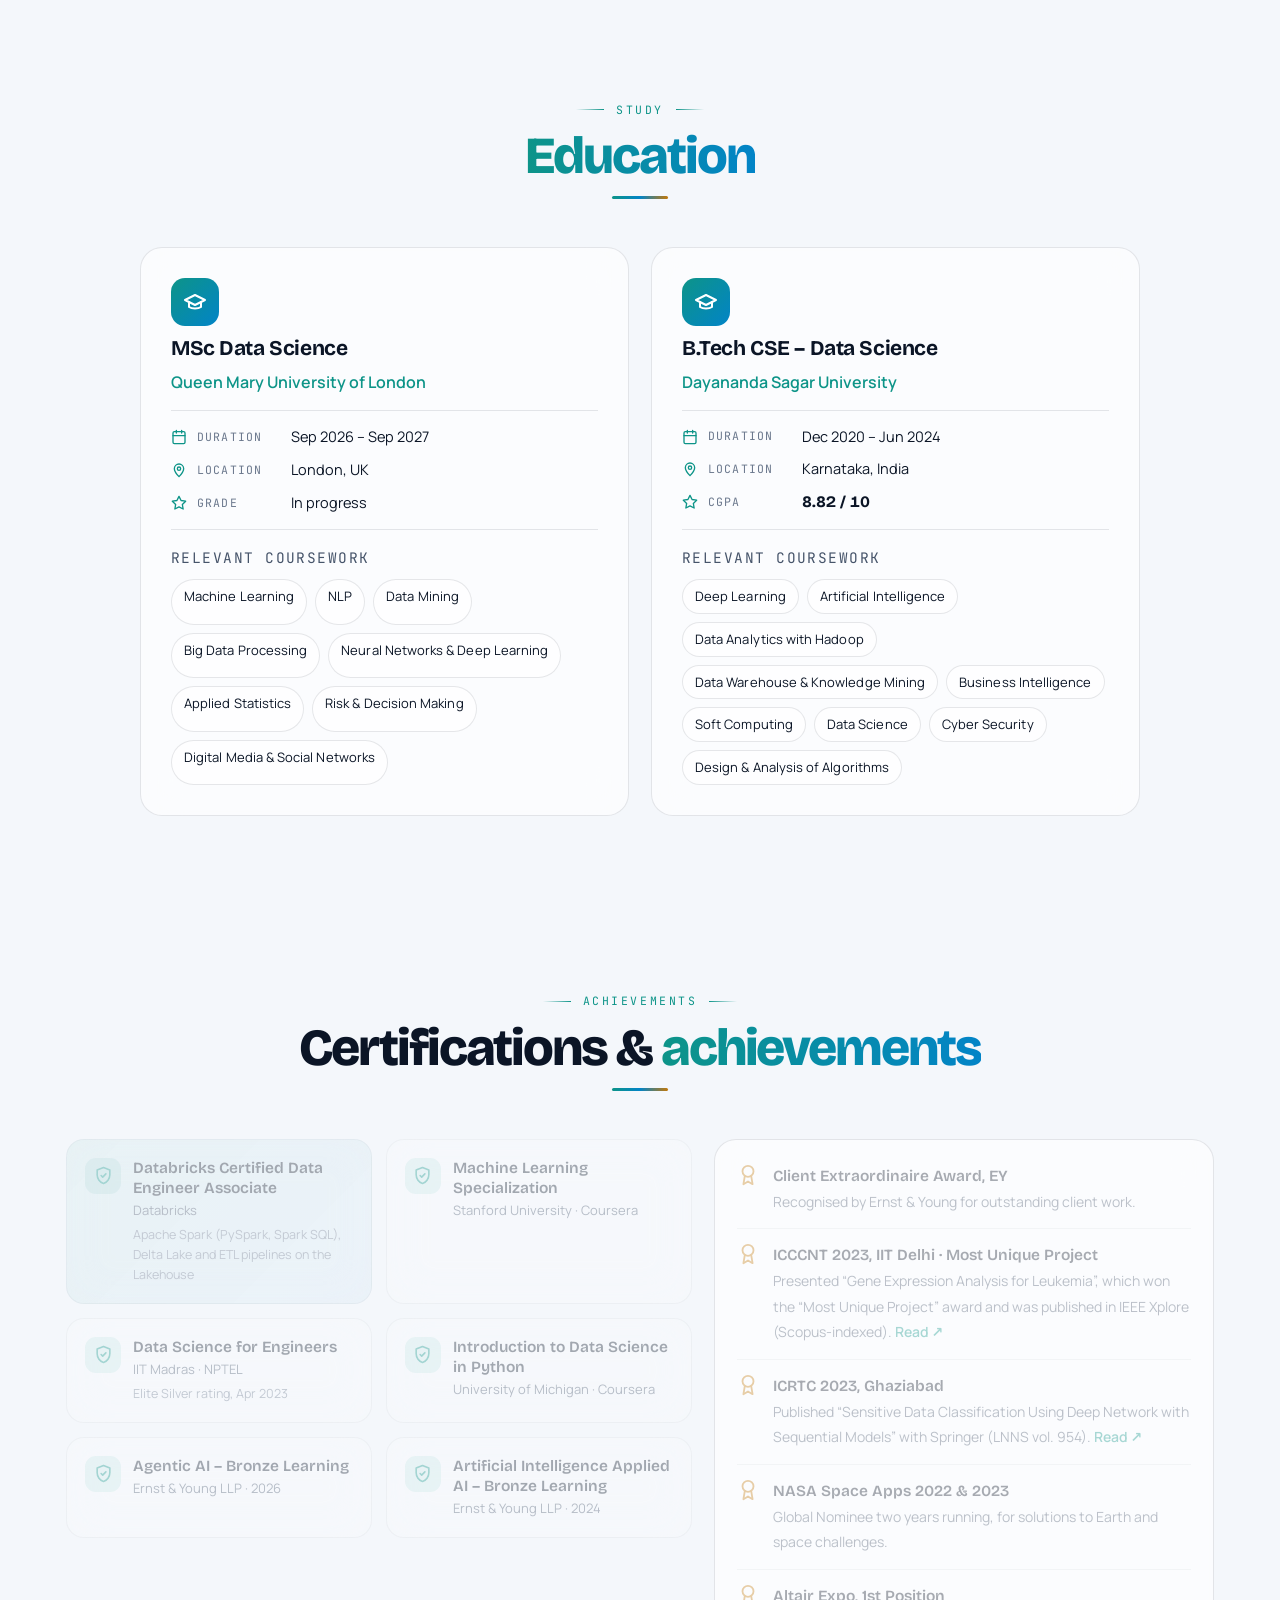
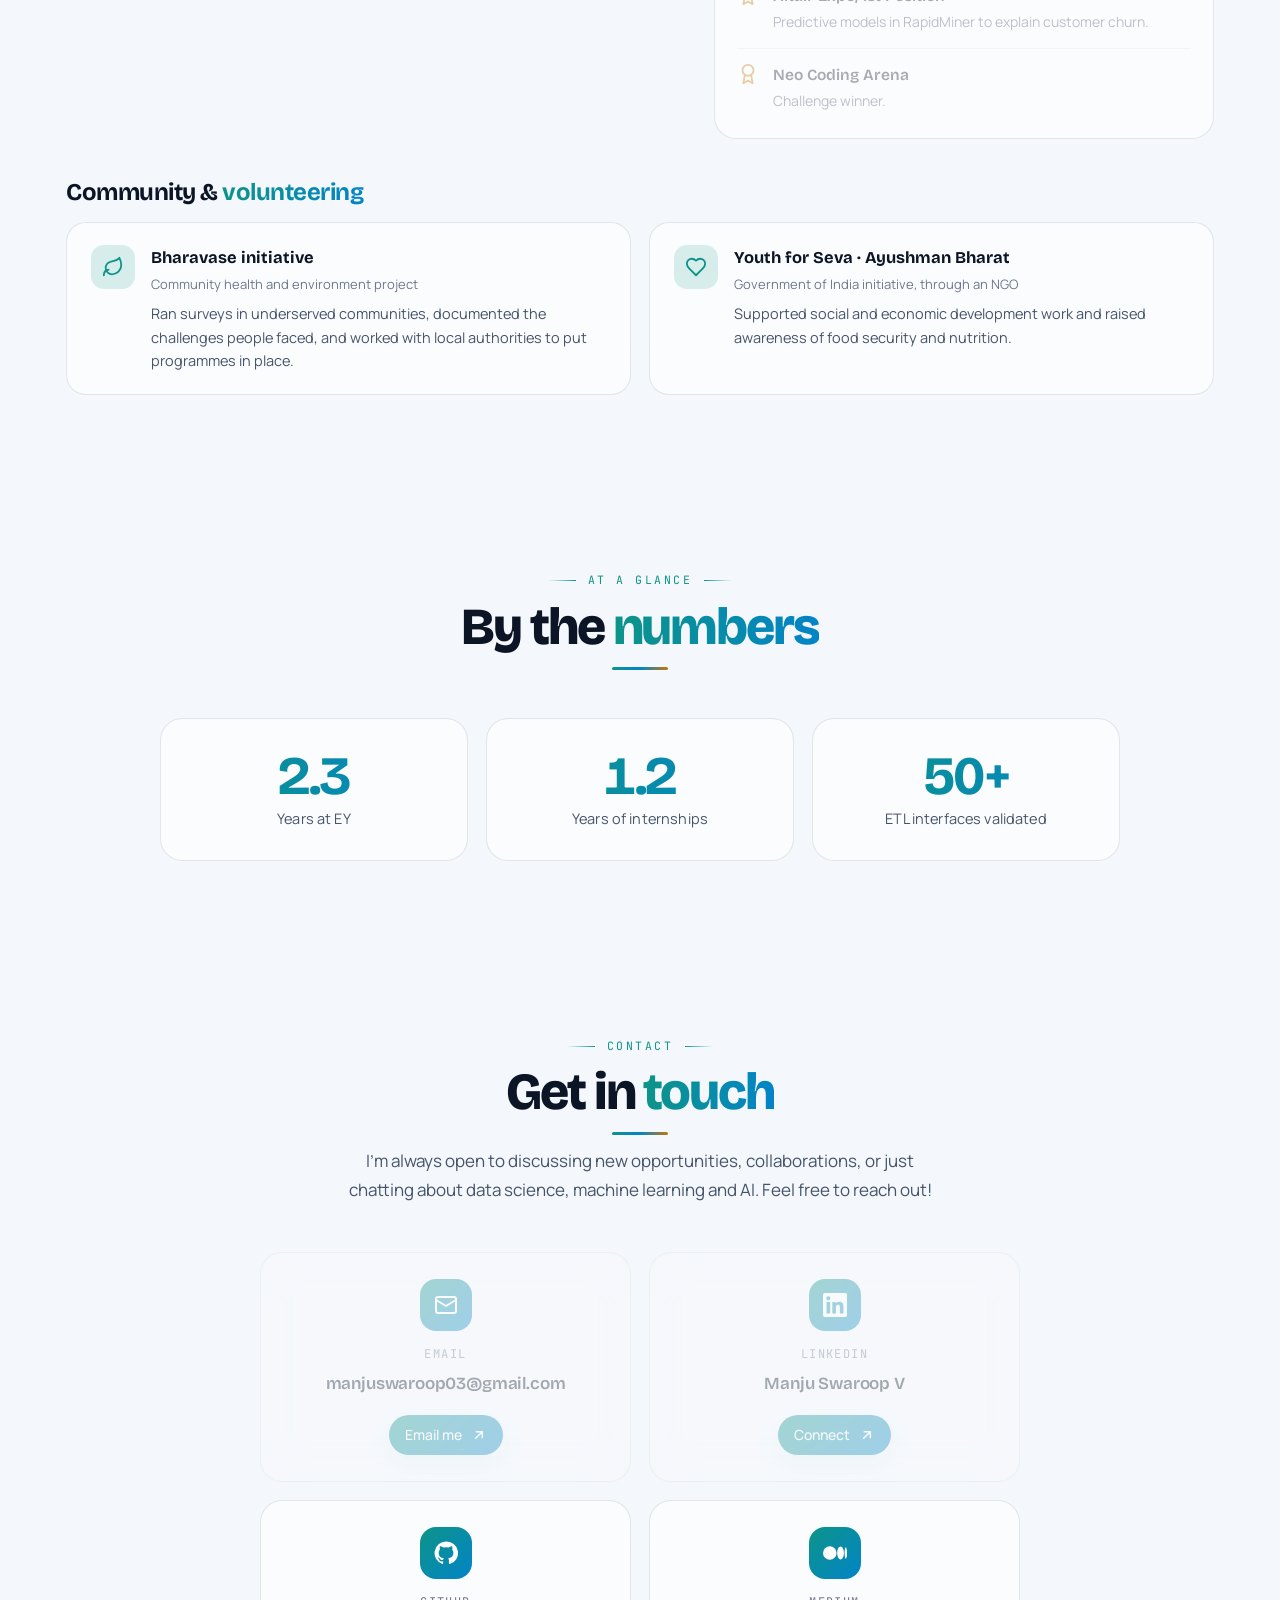
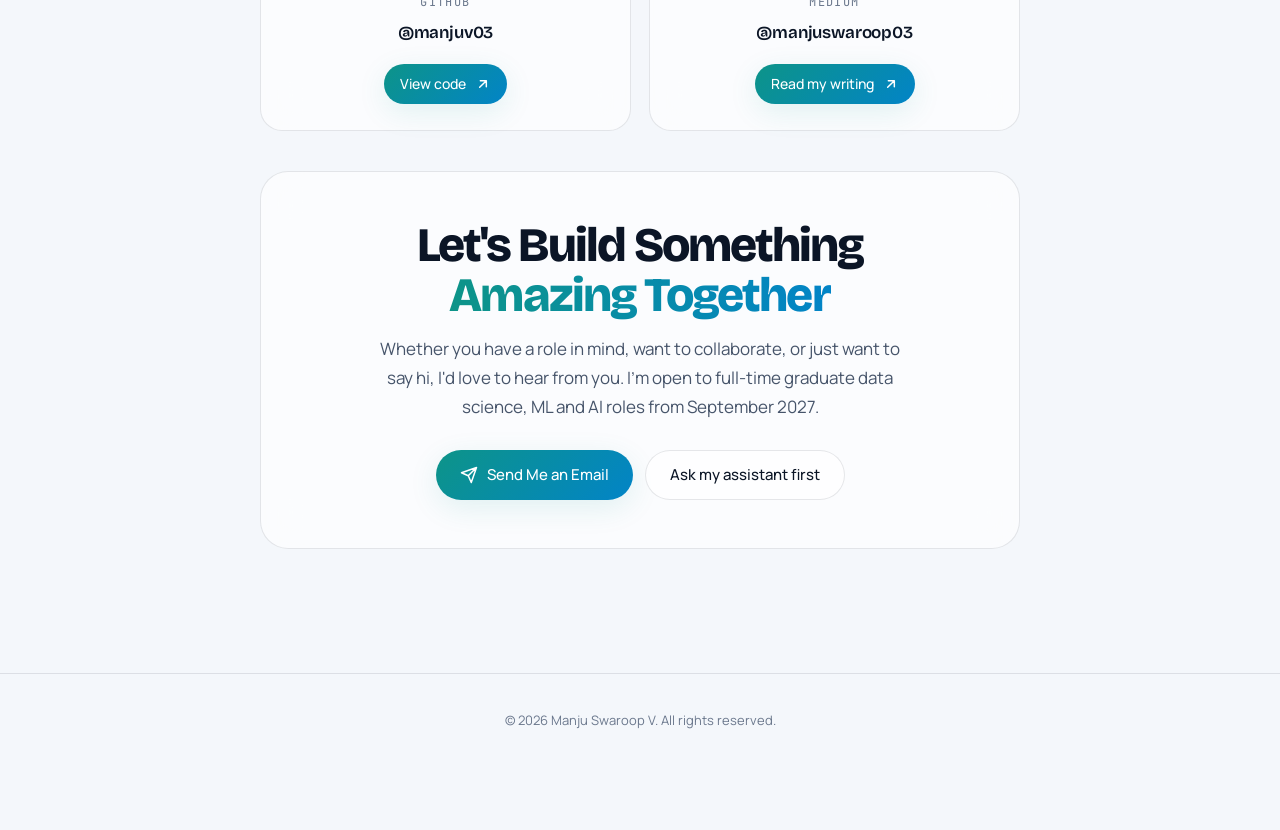
==== commit 5275d26d: "Update EY experience to 2.3 years" ====
--- a/index.html
+++ b/index.html
@@ -10,7 +10,7 @@
 <meta property="og:site_name" content="Manju Swaroop V">
 <meta property="og:url" content="https://manjuv03.github.io/">
 <meta property="og:title" content="Manju Swaroop V · Data Scientist, ML & AI">
-<meta property="og:description" content="MSc Data Science at Queen Mary University of London. 2.2 years at EY, two published papers and Databricks certified. Open to 2027 graduate roles in data science, ML and AI.">
+<meta property="og:description" content="MSc Data Science at Queen Mary University of London. 2.3 years at EY, two published papers and Databricks certified. Open to 2027 graduate roles in data science, ML and AI.">
 <meta property="og:image" content="https://manjuv03.github.io/assets/og-card.jpg">
 <meta property="og:image:secure_url" content="https://manjuv03.github.io/assets/og-card.jpg">
 <meta property="og:image:type" content="image/jpeg">
@@ -102,7 +102,7 @@
         <p>MSc Data Science student at <span class="h1">Queen Mary University of London</span> (2026–2027), focusing on <span class="h2">Machine Learning</span>, <span class="h3">Natural Language Processing</span>, <span class="h1">Deep Learning</span> and <span class="h2">Big Data Processing</span>.</p>
         <p>I build data and AI systems that hold up in production, from ETL pipelines on Apache Spark and Databricks to machine learning models and LLM-based agents.</p>
         <p>My work covers the whole data and ML lifecycle: cleaning and validating data at scale, engineering features, training and evaluating models with PyTorch, TensorFlow and scikit-learn, and building agentic assistants with LangChain and LangGraph, vector memory and FastAPI.</p>
-        <p>With 2.2 years as an Associate Consultant at EY and internships at Amazon and Village Company, I bring hands-on experience with production data pipelines across 50+ interfaces, Kafka streaming, and ML for compliance in FMCG, retail and oil and gas sectors. I've also published two research papers with IEEE and Springer, and I'm a Databricks Certified Data Engineer Associate.</p>
+        <p>With 2.3 years as an Associate Consultant at EY and internships at Amazon and Village Company, I bring hands-on experience with production data pipelines across 50+ interfaces, Kafka streaming, and ML for compliance in FMCG, retail and oil and gas sectors. I've also published two research papers with IEEE and Springer, and I'm a Databricks Certified Data Engineer Associate.</p>
       </div>
       <div class="facts facts2">
         <div class="fact2 glass hov reveal"><span class="fi"><svg viewBox="0 0 24 24" fill="none" stroke="currentColor" stroke-width="2" stroke-linecap="round" stroke-linejoin="round"><path d="M12 3l1.9 5.1L19 10l-5.1 1.9L12 17l-1.9-5.1L5 10l5.1-1.9z"/><path d="M19 15l.8 2.2L22 18l-2.2.8L19 21l-.8-2.2L16 18l2.2-.8z"/><path d="M5 3l.6 1.4L7 5l-1.4.6L5 7l-.6-1.4L3 5l1.4-.6z"/></svg></span><div><h3>Current Focus</h3><p>Building production-ready agentic AI systems with LangChain, LangGraph and multi-tool orchestration</p></div></div>
@@ -209,10 +209,10 @@
 
 <section class="block" id="experience">
   <div class="wrap">
-    <div class="head reveal"><span class="kicker">Career</span><h2>Work <span class="gradient-text">experience</span></h2><p>2.2 years in consulting and 1.2 years of internships.</p></div>
+    <div class="head reveal"><span class="kicker">Career</span><h2>Work <span class="gradient-text">experience</span></h2><p>2.3 years in consulting and 1.2 years of internships.</p></div>
     <div class="timeline">
       <div class="job reveal"><span class="dot"></span><div class="card glass hov">
-        <div class="job-top"><h3>Associate Consultant</h3><span class="dates">Jul 2024 – Sep 2026 · 2.2 yrs</span></div>
+        <div class="job-top"><h3>Associate Consultant</h3><span class="dates">Jul 2024 – Sep 2026 · 2.3 yrs</span></div>
         <p class="org">Ernst &amp; Young LLP <span>· Bengaluru, India</span></p>
         <p class="award-pill"><span class="badge">Client Extraordinaire Award</span></p>
         <ul><li>Validated and optimised ETL pipelines across <b>50+ interfaces</b> with SQL, Python and Apache Spark on Databricks, reaching <b>98% data accuracy</b> for FMCG, retail and oil and gas clients.</li><li>Built AI classification models and automated data workflows, with Kafka streaming data between systems, to speed up compliance processes (SPL screening, legal control) on a greenfield landscape.</li><li>Cleaned and validated <b>120+ country-specific classification datasets</b> from several source systems, stored raw and processed data in Amazon S3, and added data quality checks for model evaluation and audits.</li><li>Prepared features, trained, tested and improved ML models, and explained the results to team leads and clients in plain language.</li></ul>
@@ -305,7 +305,7 @@
   <div class="wrap">
     <div class="head reveal"><span class="kicker">At a glance</span><h2>By the <span class="gradient-text">numbers</span></h2></div>
     <div class="stats">
-      <div class="stat glass hov reveal"><b class="gradient-text" data-count="2.2" data-dec="1">2.2</b><span>Years at EY</span></div>
+      <div class="stat glass hov reveal"><b class="gradient-text" data-count="2.3" data-dec="1">2.3</b><span>Years at EY</span></div>
       <div class="stat glass hov reveal"><b class="gradient-text" data-count="1.2" data-dec="1">1.2</b><span>Years of internships</span></div>
       <div class="stat glass hov reveal"><b class="gradient-text" data-count="50" data-suffix="+">50+</b><span>ETL interfaces validated</span></div>
     </div>
@@ -363,7 +363,7 @@
 
 <button id="top-btn" class="off" aria-label="Back to top"><svg viewBox="0 0 24 24" fill="none" stroke="currentColor" stroke-width="2.4" stroke-linecap="round" stroke-linejoin="round"><path d="m18 15-6-6-6 6"/></svg></button>
 
-<script src="js/main.js?v=bc8f4437" defer></script>
+<script src="js/main.js?v=17f3faab" defer></script>
 
 </body>
 </html>
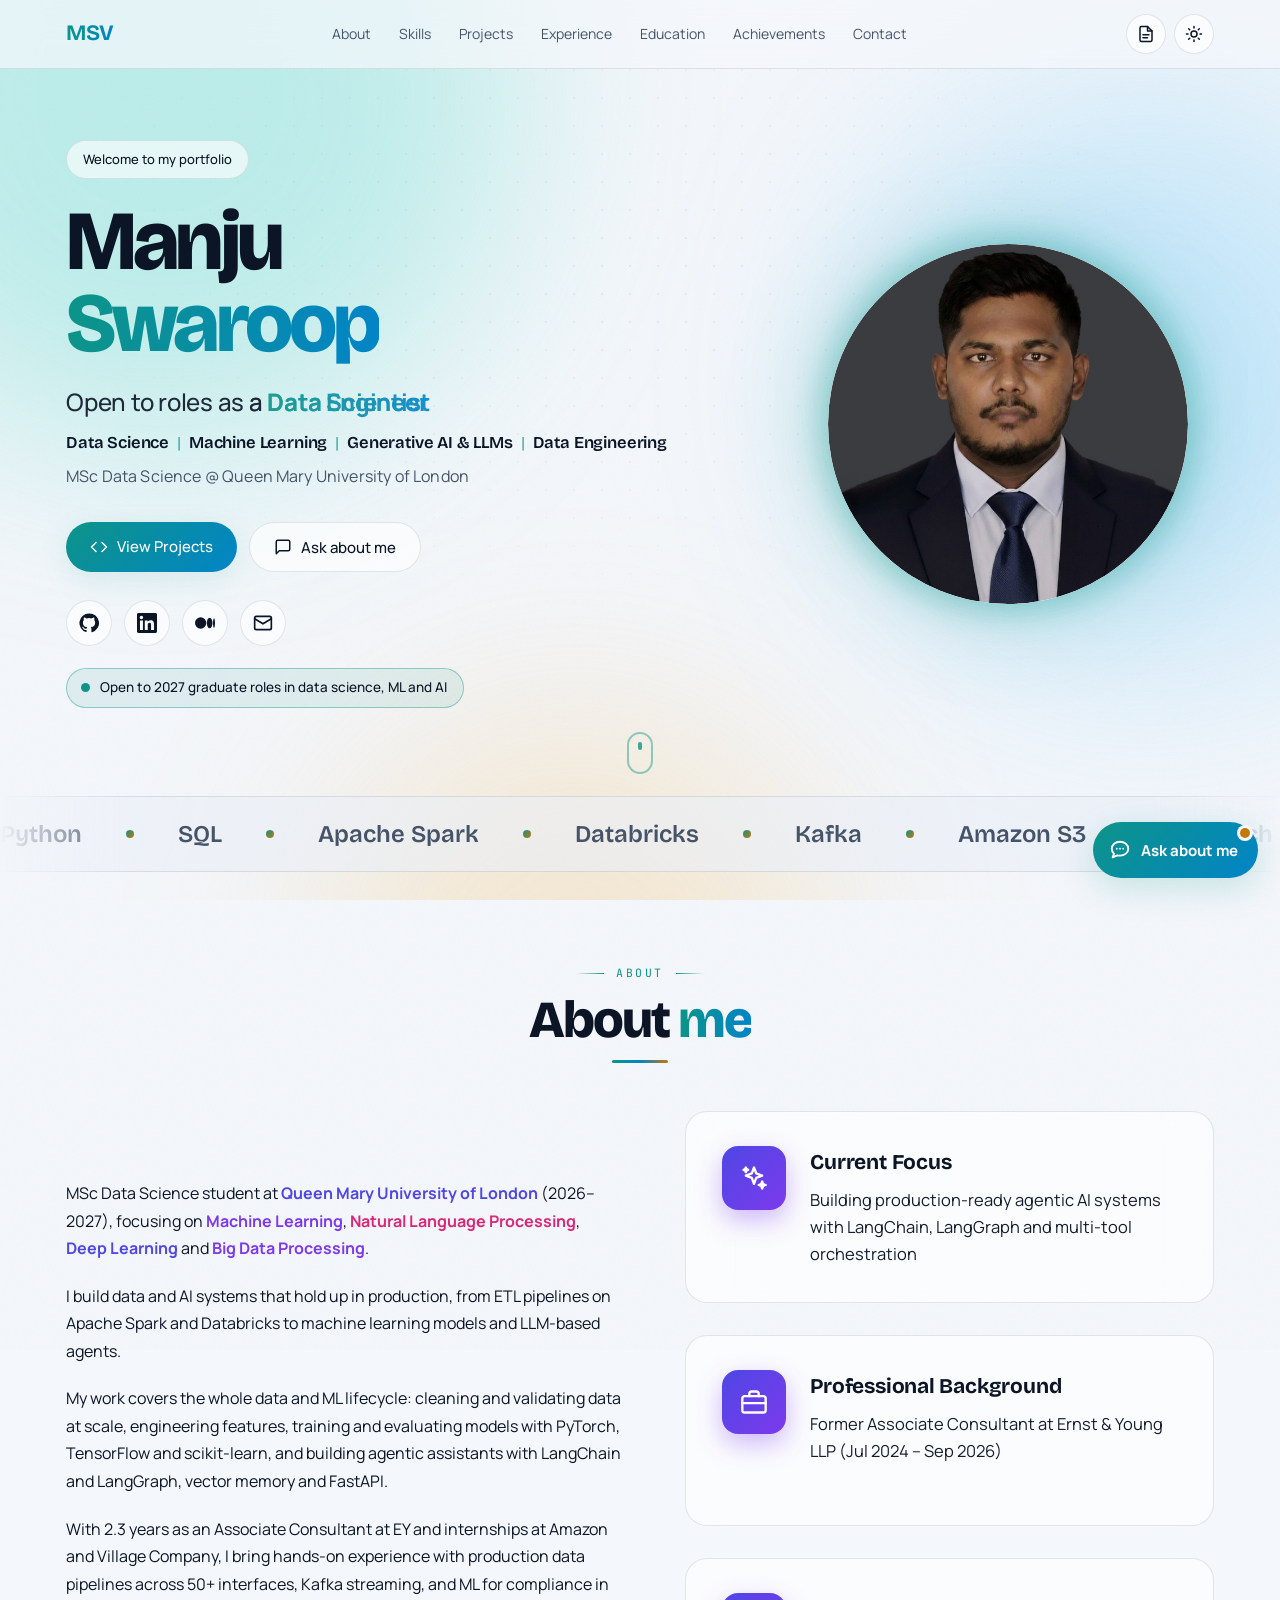
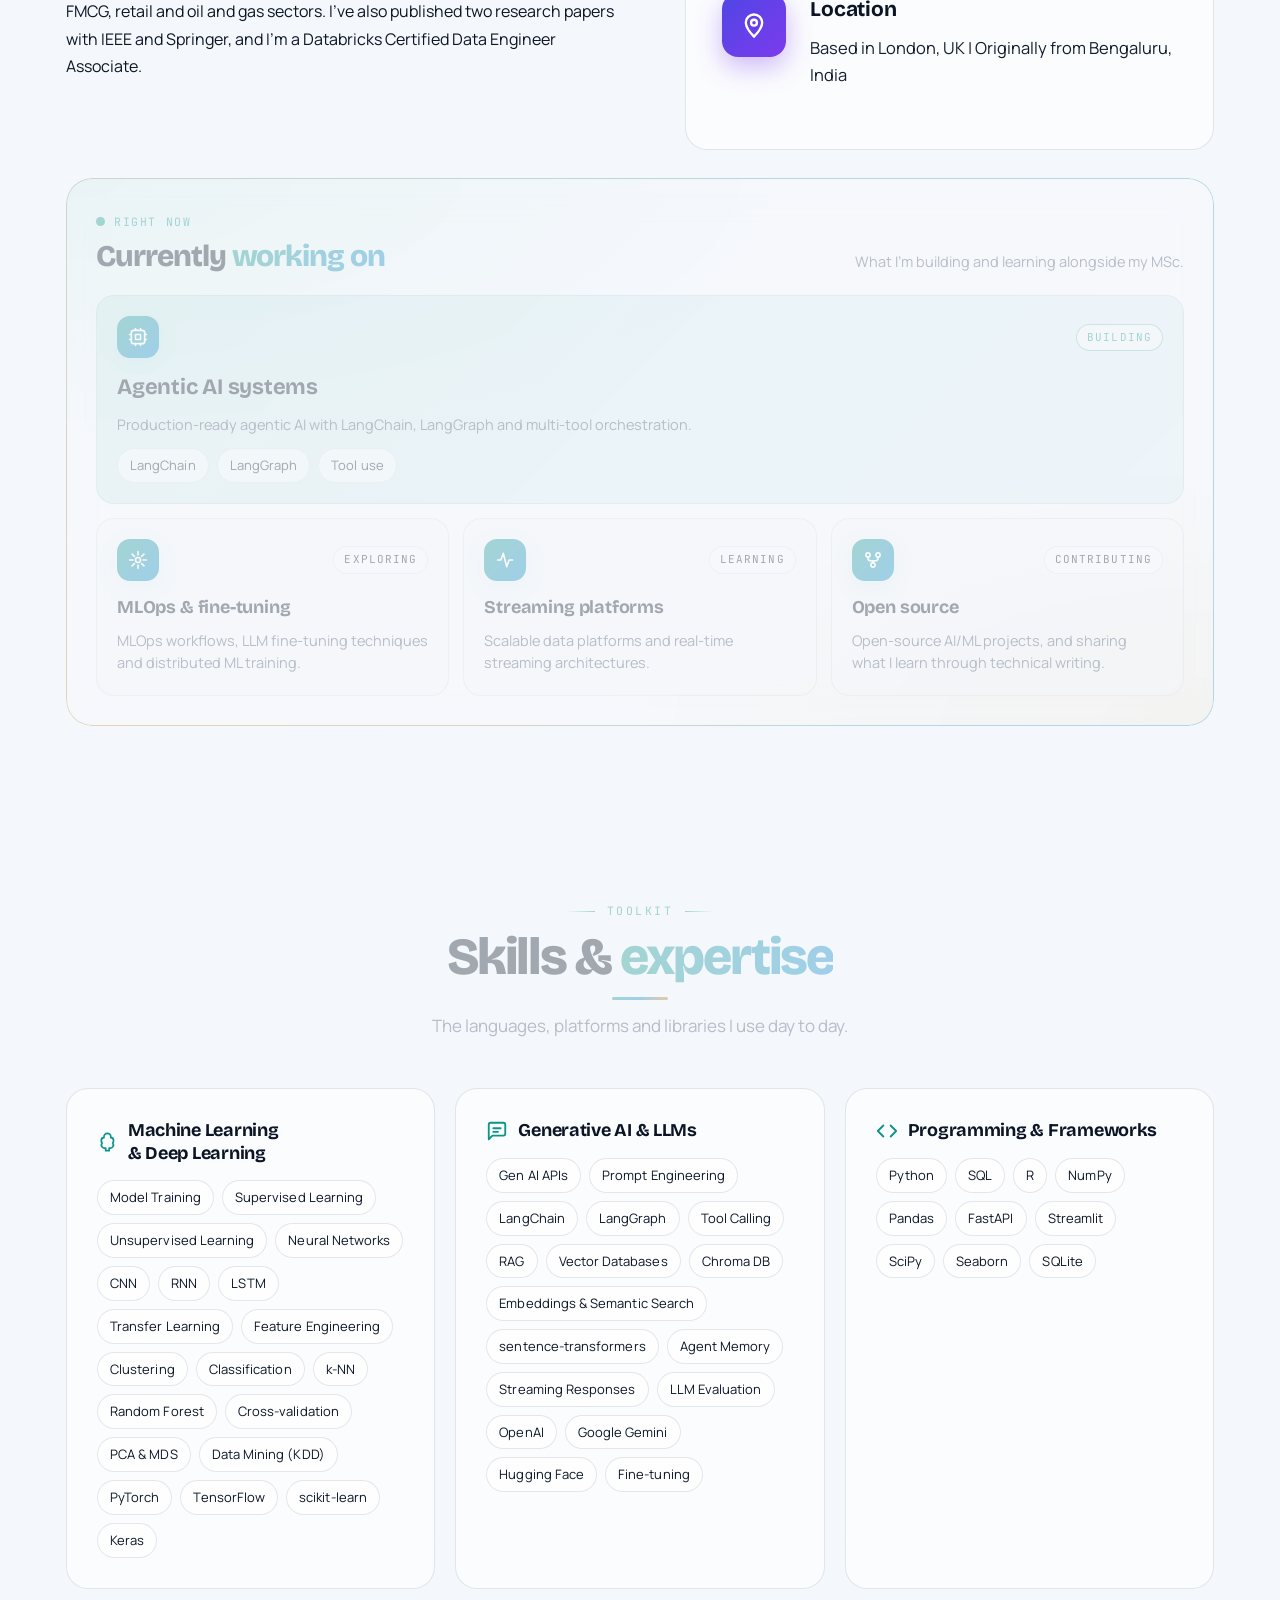
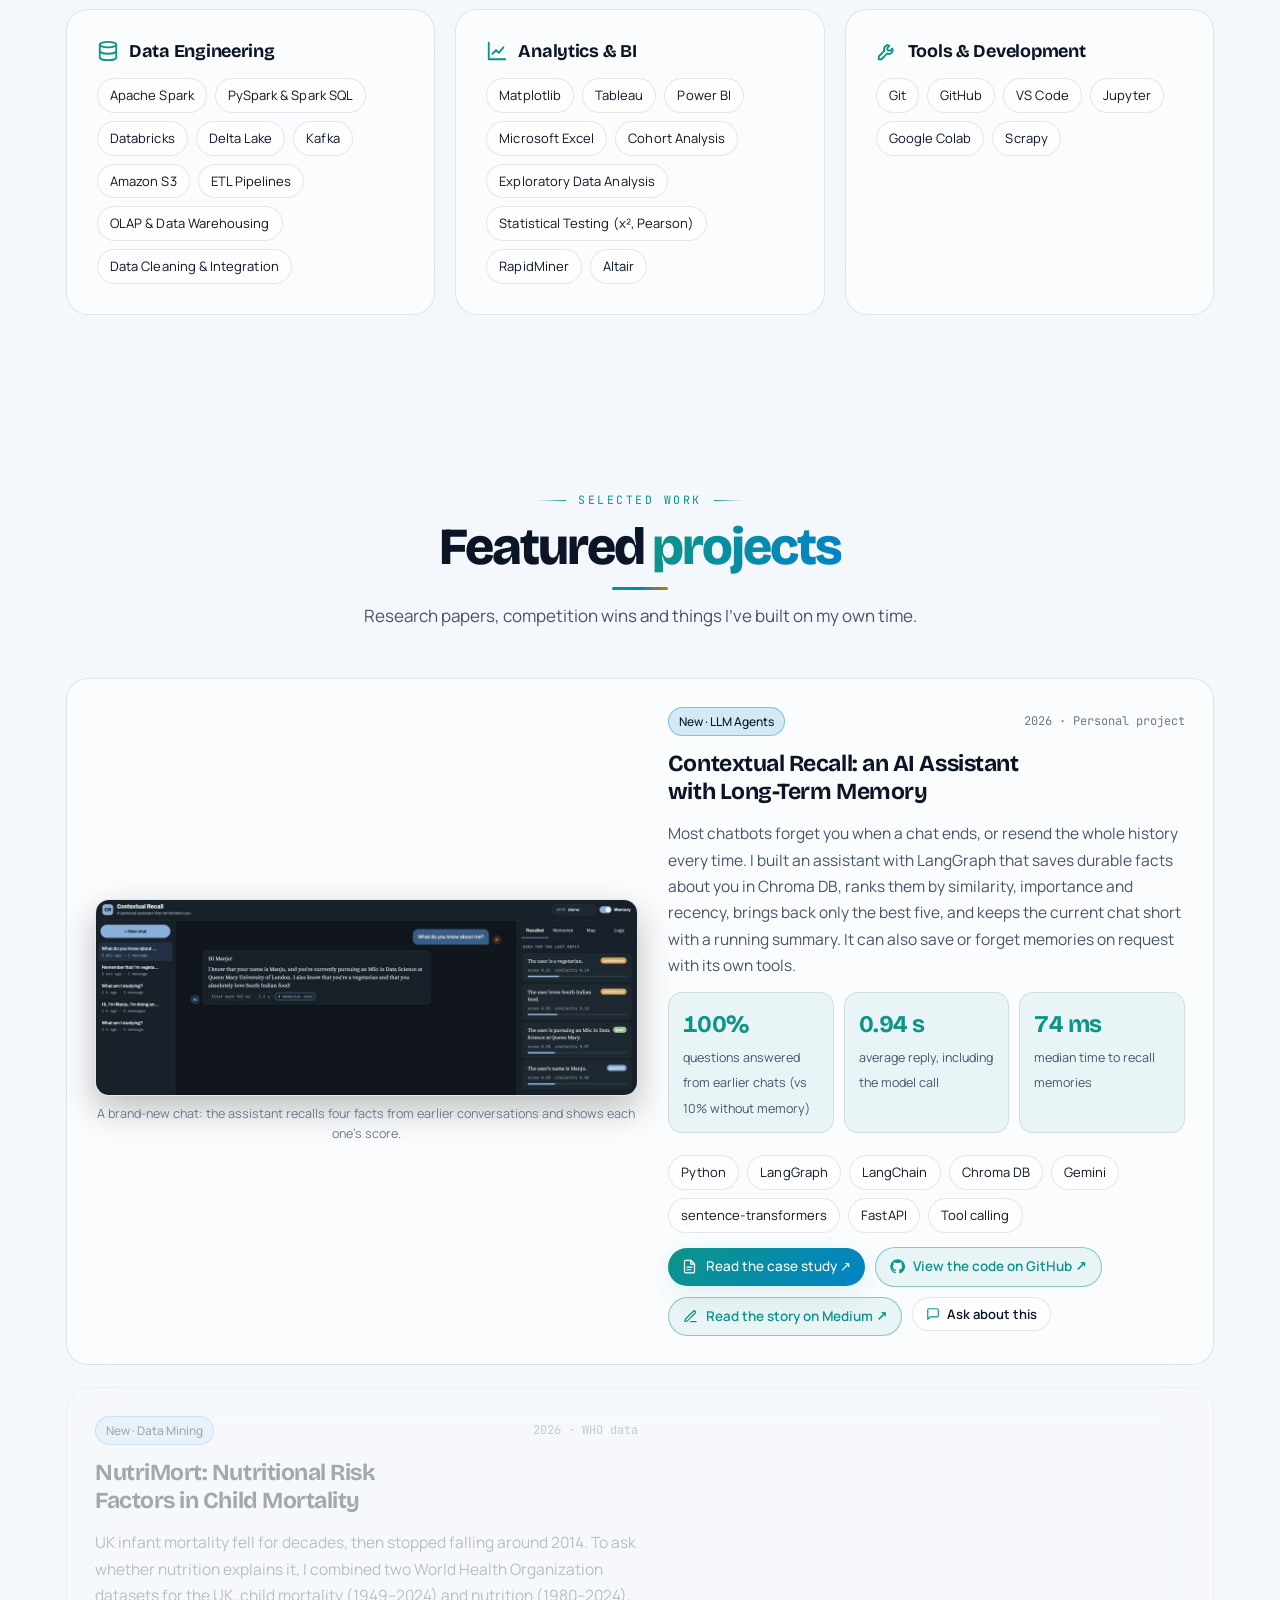
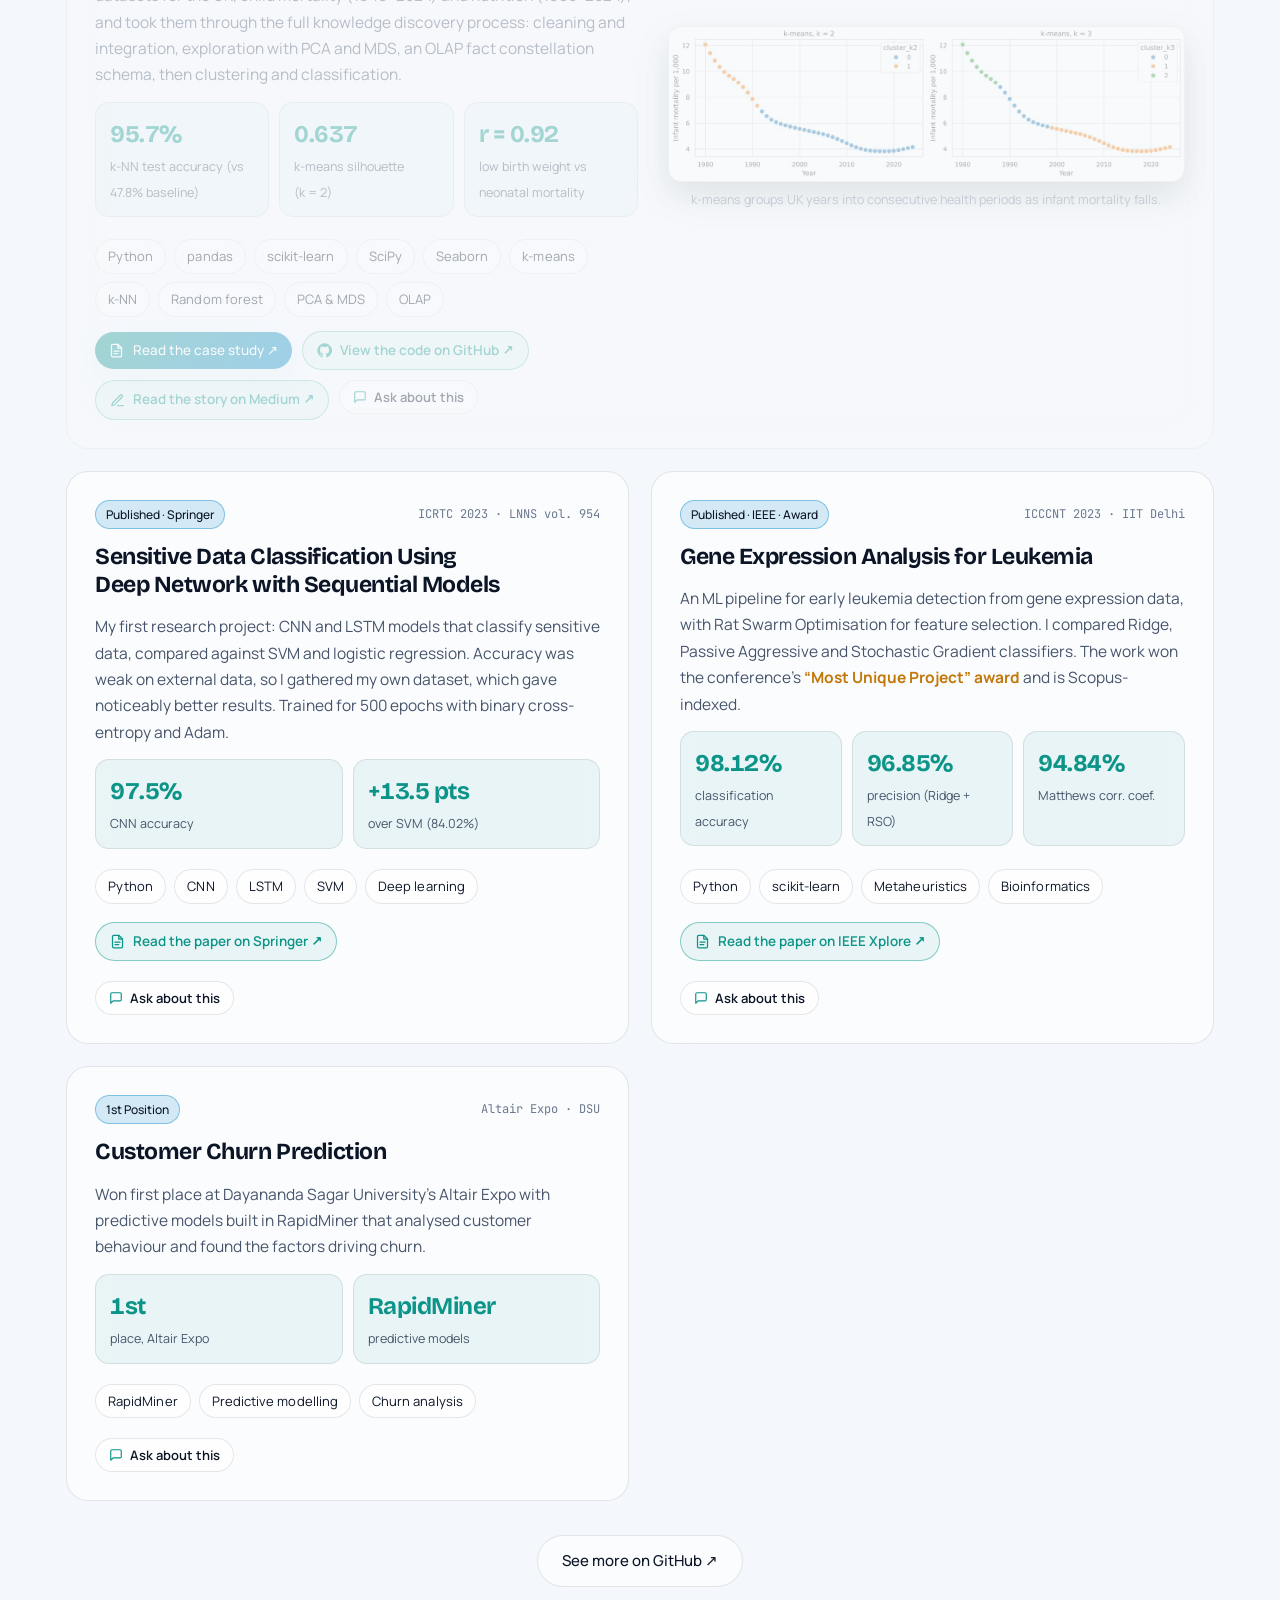
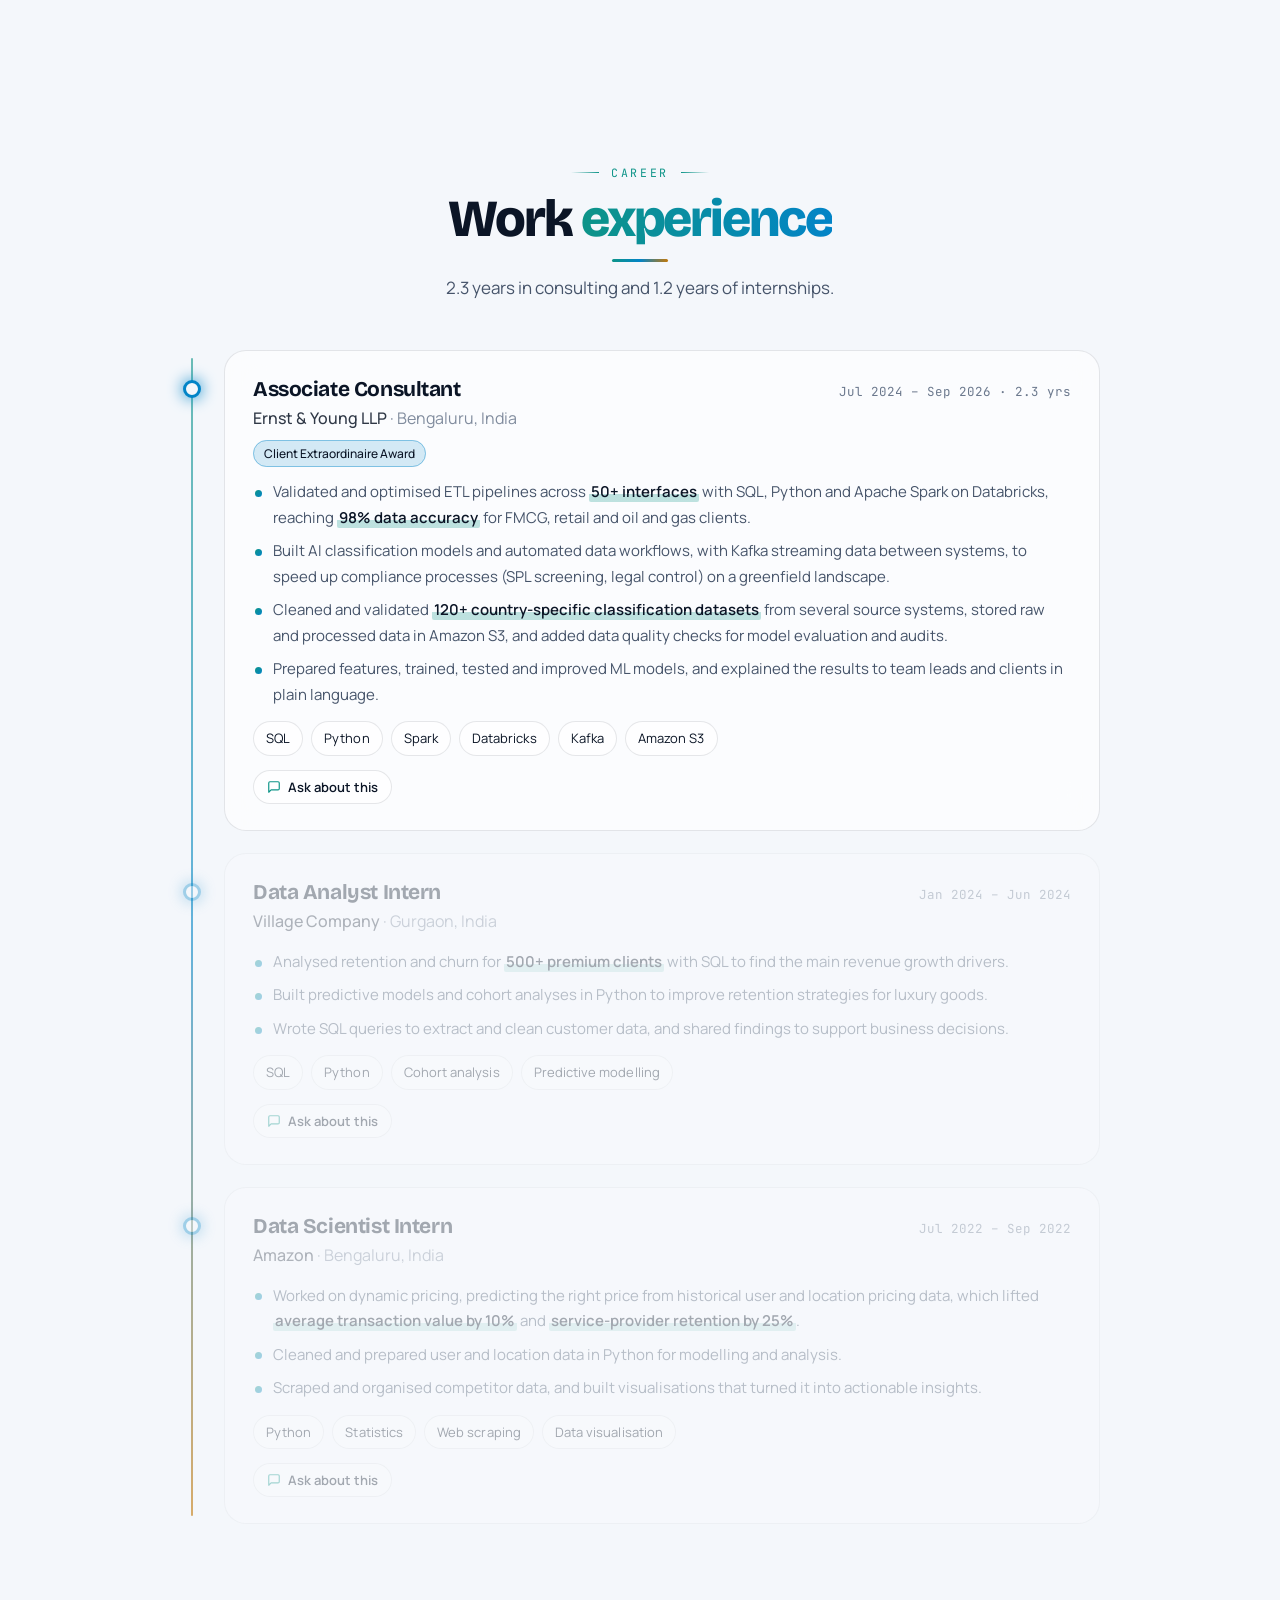
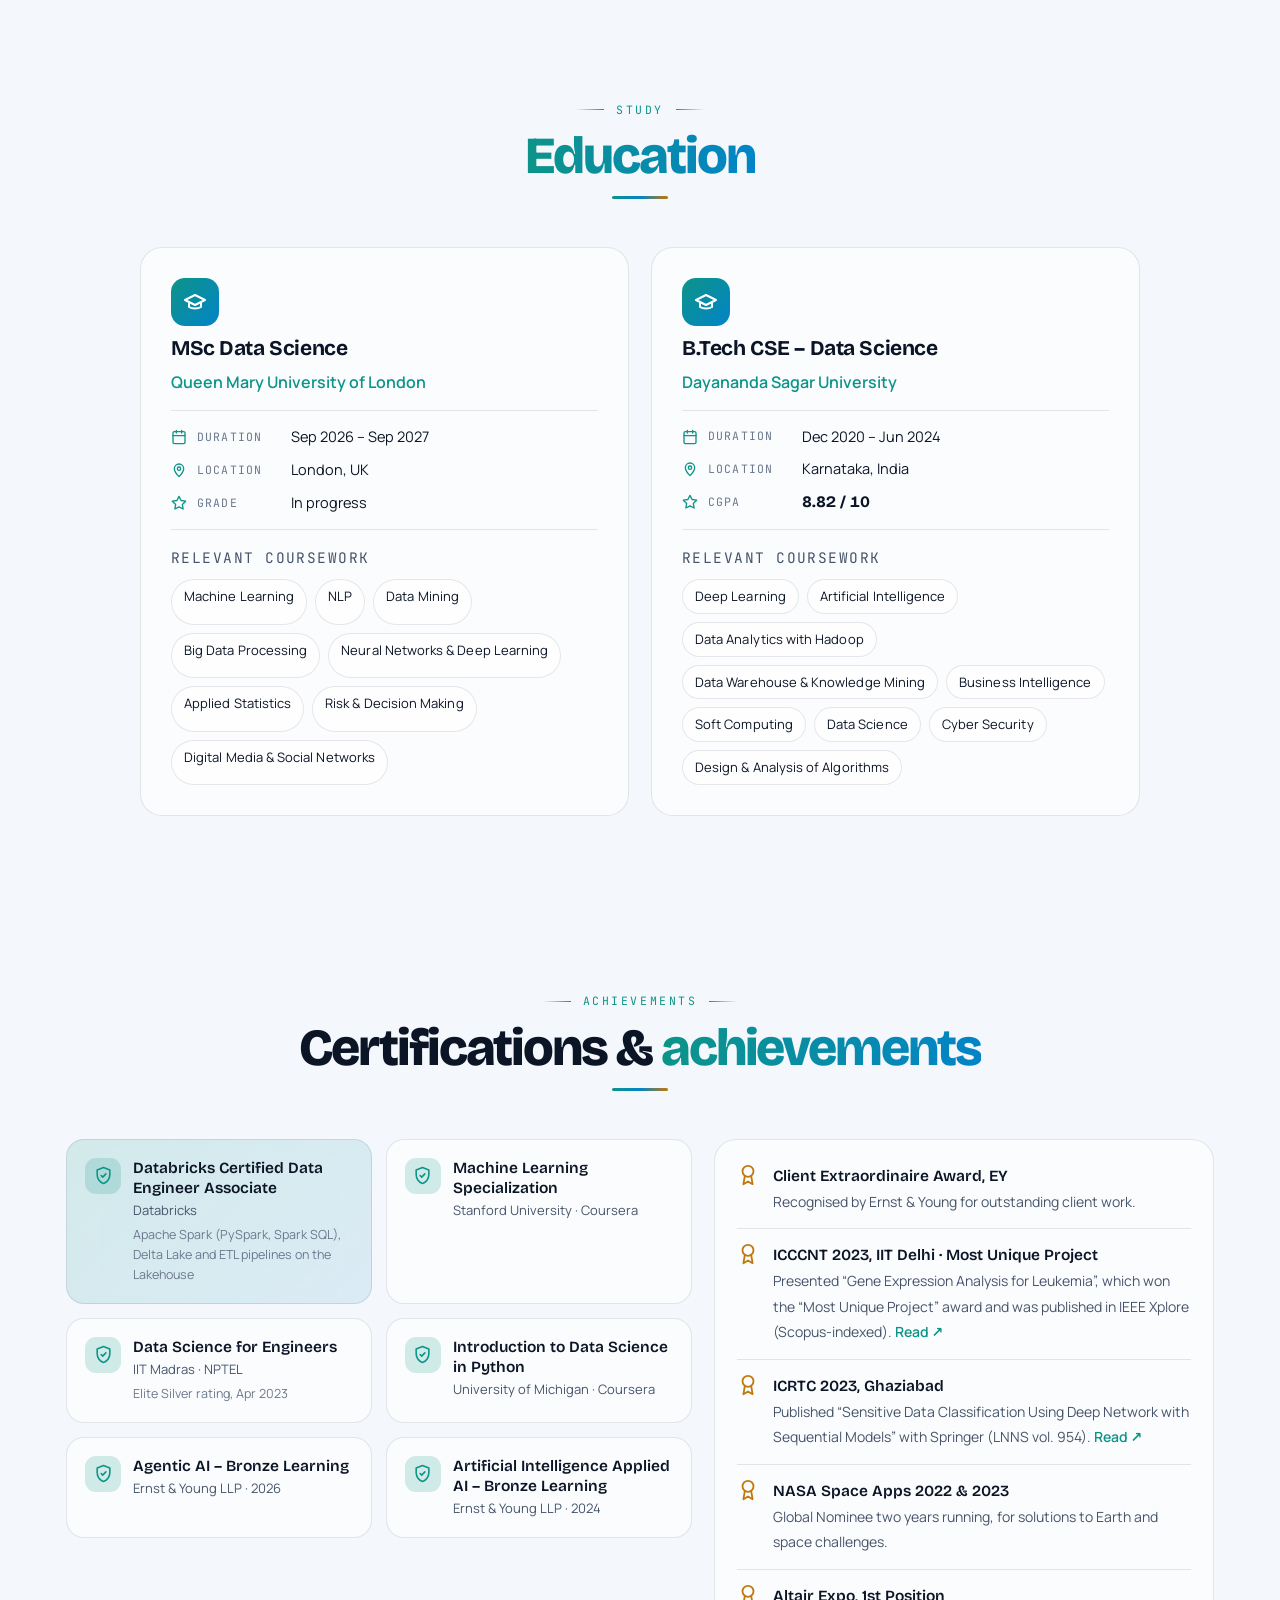
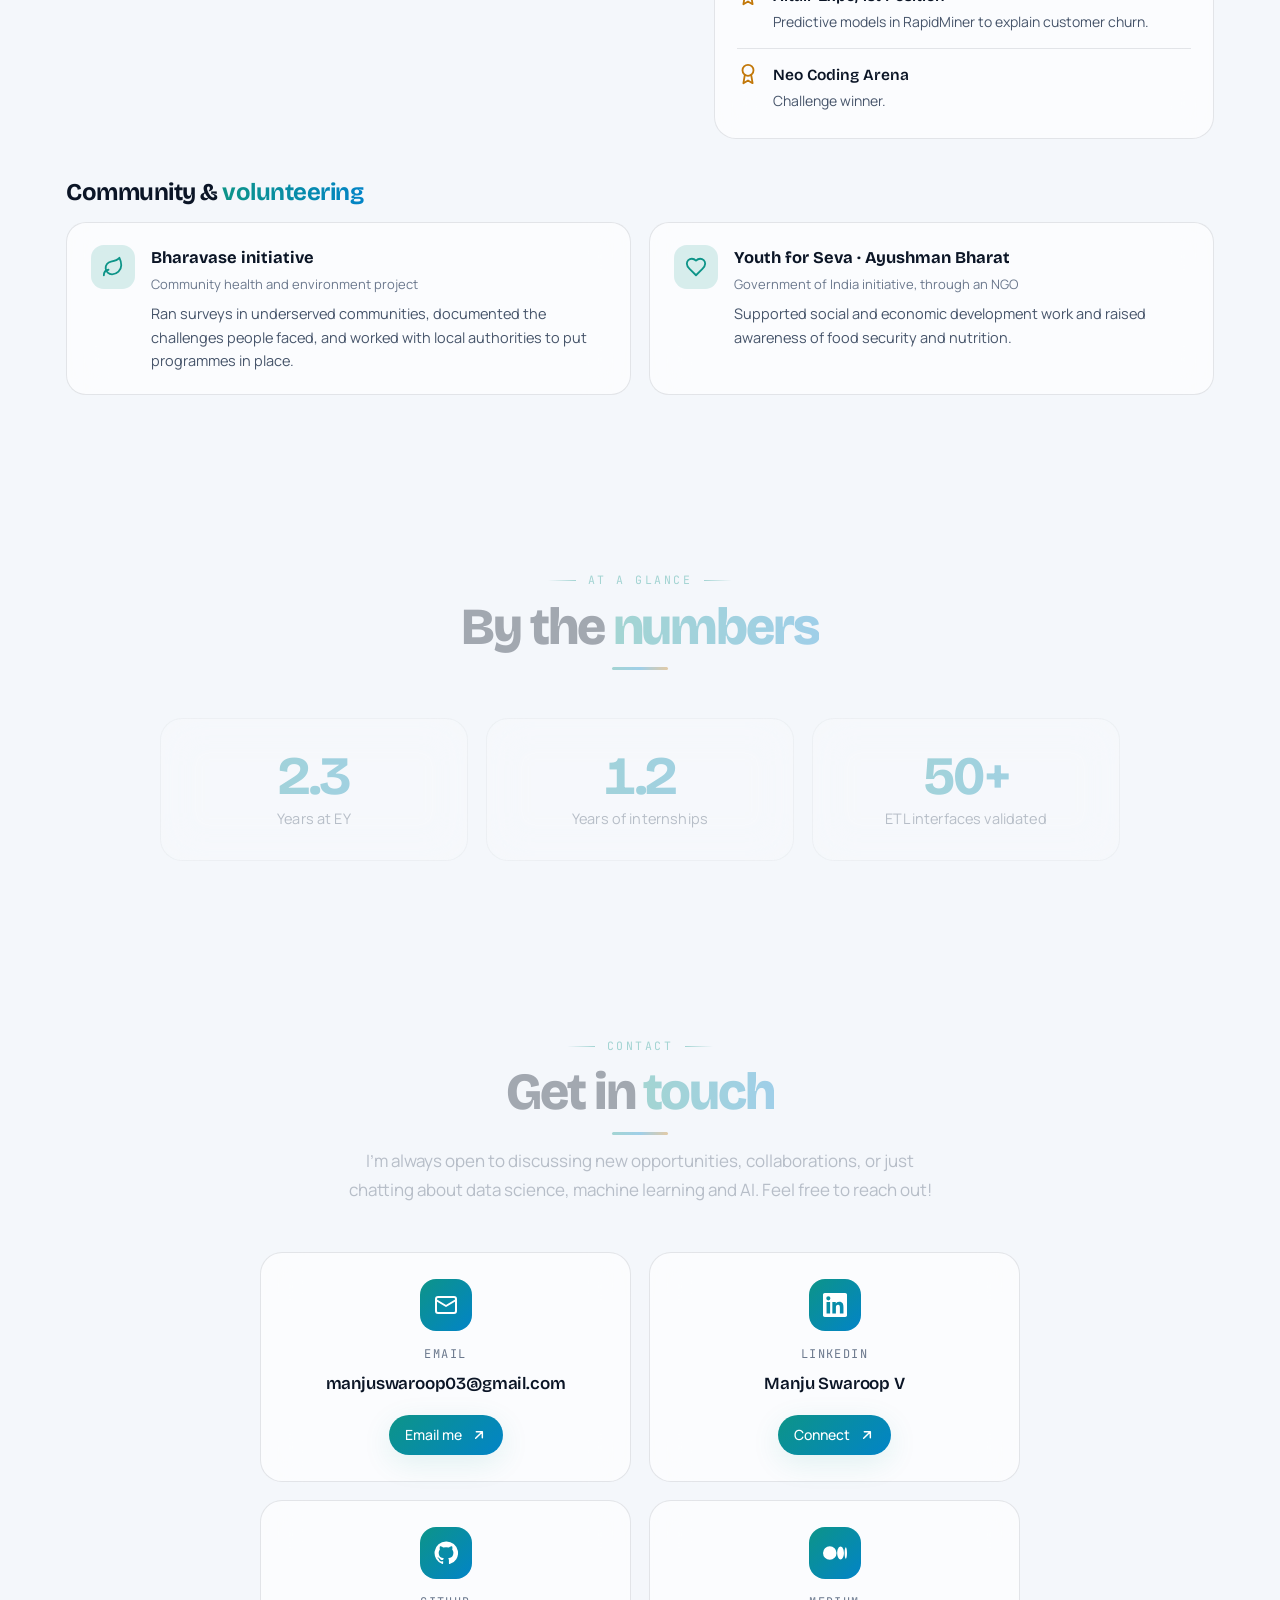
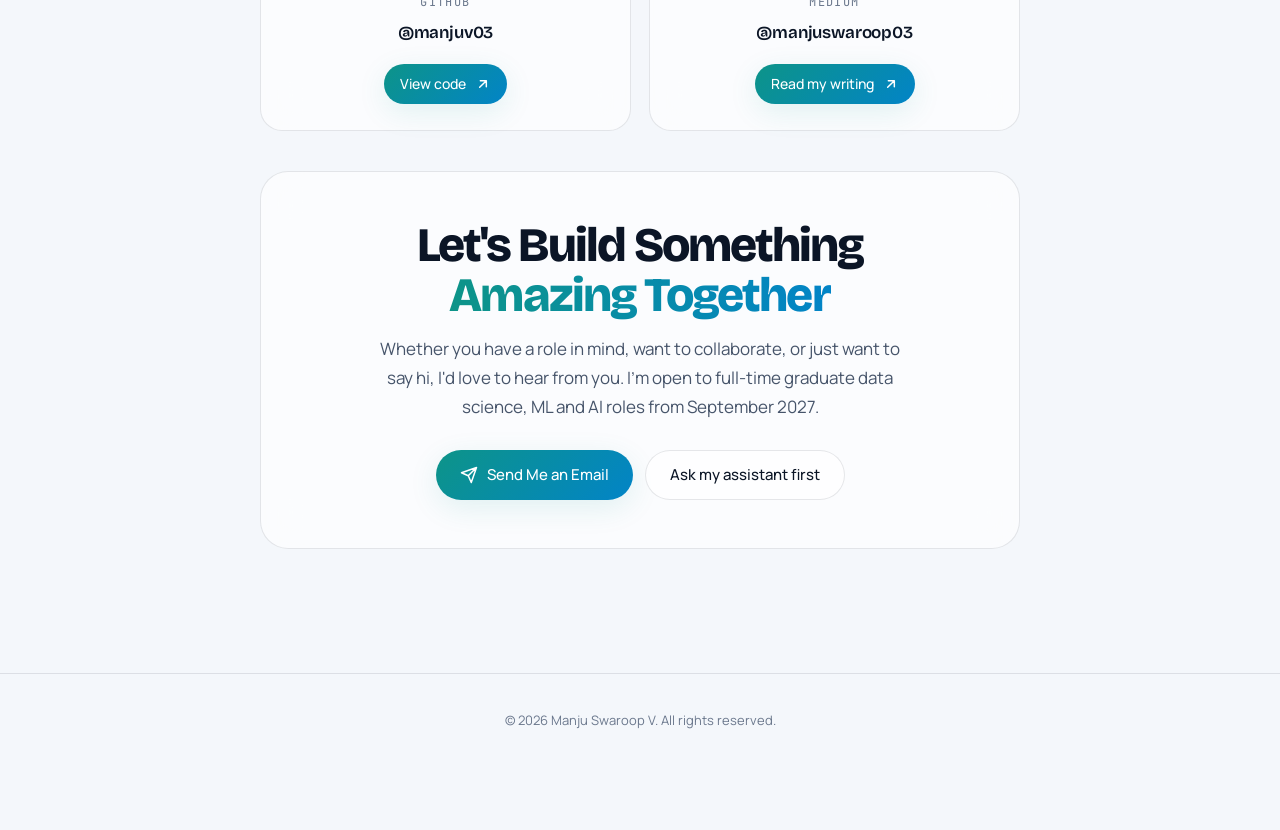
==== commit 74303aa2: "Show Contextual Recall above NutriMort" ====
--- a/index.html
+++ b/index.html
@@ -149,6 +149,19 @@
   <div class="wrap">
     <div class="head reveal"><span class="kicker">Selected work</span><h2>Featured <span class="gradient-text">projects</span></h2><p>Research papers, competition wins and things I've built on my own time.</p></div>
     <div class="projects">
+      <article class="proj glass hov reveal wide" id="recall">
+        <figure class="pfig"><img id="recall-img" src="assets/contextual-recall.jpg" alt="The assistant in a new chat answering 'What do you know about me?', with a panel listing the four memories it recalled and their scores." loading="lazy" width="1100" height="396">
+          <figcaption>A brand-new chat: the assistant recalls four facts from earlier conversations and shows each one's score.</figcaption></figure>
+        <div class="pcol">
+          <div class="meta"><span class="badge">New · LLM Agents</span><span class="when">2026 · Personal project</span></div>
+          <h3>Contextual Recall: an AI Assistant with Long-Term Memory</h3>
+          <p>Most chatbots forget you when a chat ends, or resend the whole history every time. I built an assistant with LangGraph that saves durable facts about you in Chroma DB, ranks them by similarity, importance and recency, brings back only the best five, and keeps the current chat short with a running summary. It can also save or forget memories on request with its own tools.</p>
+          <div class="metrics"><div><b>100%</b><span>questions answered from earlier chats (vs 10% without memory)</span></div><div><b>0.94&nbsp;s</b><span>average reply, including the model call</span></div><div><b>74&nbsp;ms</b><span>median time to recall memories</span></div></div>
+          <div class="tags"><span class="tag">Python</span><span class="tag">LangGraph</span><span class="tag">LangChain</span><span class="tag">Chroma DB</span><span class="tag">Gemini</span><span class="tag">sentence-transformers</span><span class="tag">FastAPI</span><span class="tag">Tool calling</span></div>
+          <div class="pbtns"><a class="btn solid sm cs" href="https://manjuv03.github.io/contextual-recall/" target="_blank" rel="noopener"><svg viewBox="0 0 24 24" fill="none" stroke="currentColor" stroke-width="2" stroke-linecap="round" stroke-linejoin="round"><path d="M14 2H6a2 2 0 0 0-2 2v16a2 2 0 0 0 2 2h12a2 2 0 0 0 2-2V8z"/><path d="M14 2v6h6M8 13h8M8 17h6"/></svg>Read the case study ↗</a><a class="paper" href="https://github.com/manjuv03/Personalized-AI-Assistant-with-Contextual-Recall" target="_blank" rel="noopener"><svg viewBox="0 0 24 24" fill="currentColor"><path d="M12 .5a11.5 11.5 0 0 0-3.64 22.4c.58.1.79-.25.79-.56v-2c-3.2.7-3.88-1.37-3.88-1.37-.52-1.33-1.28-1.69-1.28-1.69-1.05-.71.08-.7.08-.7 1.16.08 1.77 1.19 1.77 1.19 1.03 1.77 2.7 1.26 3.36.96.1-.75.4-1.26.73-1.55-2.55-.29-5.24-1.28-5.24-5.68 0-1.26.45-2.28 1.19-3.09-.12-.29-.52-1.46.11-3.05 0 0 .97-.31 3.17 1.18a11 11 0 0 1 5.77 0c2.2-1.49 3.17-1.18 3.17-1.18.63 1.59.23 2.76.11 3.05.74.81 1.19 1.83 1.19 3.09 0 4.41-2.69 5.38-5.26 5.67.41.36.78 1.06.78 2.14v3.17c0 .31.21.67.8.56A11.5 11.5 0 0 0 12 .5z"/></svg>View the code on GitHub ↗</a><a class="paper" href="https://medium.com/@manjuswaroop03/i-gave-my-ai-assistant-a-long-term-memory-without-it-it-answered-10-of-questions-with-it-100-48af933c834a" target="_blank" rel="noopener"><svg viewBox="0 0 24 24" fill="none" stroke="currentColor" stroke-width="2" stroke-linecap="round" stroke-linejoin="round"><path d="M12 20h9"/><path d="M16.5 3.5a2.1 2.1 0 0 1 3 3L7 19l-4 1 1-4z"/></svg>Read the story on Medium ↗</a>
+          <button type="button" class="ask-this" data-ask="Tell me about his AI assistant project" data-key="genai"><svg viewBox="0 0 24 24" fill="none" stroke="currentColor" stroke-width="2" stroke-linecap="round" stroke-linejoin="round"><path d="M21 15a2 2 0 0 1-2 2H7l-4 4V5a2 2 0 0 1 2-2h14a2 2 0 0 1 2 2z"/></svg>Ask about this</button></div>
+        </div>
+      </article>
       <article class="proj glass hov reveal wide" id="nutrimort">
         <div class="pcol">
           <div class="meta"><span class="badge">New · Data Mining</span><span class="when">2026 · WHO data</span></div>
@@ -161,19 +174,6 @@
         </div>
         <figure class="pfig"><img id="nutrimort-img" src="assets/nutrimort-clusters.jpg" alt="Infant mortality per 1,000 in the UK from 1980 to 2024, coloured by k-means cluster: with two clusters the years split at 1991/1992, with three at 1987/1988 and 1998/1999." loading="lazy" width="1200" height="359">
           <figcaption>k-means groups UK years into consecutive health periods as infant mortality falls.</figcaption></figure>
-      </article>
-      <article class="proj glass hov reveal wide" id="recall">
-        <figure class="pfig"><img id="recall-img" src="assets/contextual-recall.jpg" alt="The assistant in a new chat answering 'What do you know about me?', with a panel listing the four memories it recalled and their scores." loading="lazy" width="1100" height="396">
-          <figcaption>A brand-new chat: the assistant recalls four facts from earlier conversations and shows each one's score.</figcaption></figure>
-        <div class="pcol">
-          <div class="meta"><span class="badge">New · LLM Agents</span><span class="when">2026 · Personal project</span></div>
-          <h3>Contextual Recall: an AI Assistant with Long-Term Memory</h3>
-          <p>Most chatbots forget you when a chat ends, or resend the whole history every time. I built an assistant with LangGraph that saves durable facts about you in Chroma DB, ranks them by similarity, importance and recency, brings back only the best five, and keeps the current chat short with a running summary. It can also save or forget memories on request with its own tools.</p>
-          <div class="metrics"><div><b>100%</b><span>questions answered from earlier chats (vs 10% without memory)</span></div><div><b>0.94&nbsp;s</b><span>average reply, including the model call</span></div><div><b>74&nbsp;ms</b><span>median time to recall memories</span></div></div>
-          <div class="tags"><span class="tag">Python</span><span class="tag">LangGraph</span><span class="tag">LangChain</span><span class="tag">Chroma DB</span><span class="tag">Gemini</span><span class="tag">sentence-transformers</span><span class="tag">FastAPI</span><span class="tag">Tool calling</span></div>
-          <div class="pbtns"><a class="btn solid sm cs" href="https://manjuv03.github.io/contextual-recall/" target="_blank" rel="noopener"><svg viewBox="0 0 24 24" fill="none" stroke="currentColor" stroke-width="2" stroke-linecap="round" stroke-linejoin="round"><path d="M14 2H6a2 2 0 0 0-2 2v16a2 2 0 0 0 2 2h12a2 2 0 0 0 2-2V8z"/><path d="M14 2v6h6M8 13h8M8 17h6"/></svg>Read the case study ↗</a><a class="paper" href="https://github.com/manjuv03/Personalized-AI-Assistant-with-Contextual-Recall" target="_blank" rel="noopener"><svg viewBox="0 0 24 24" fill="currentColor"><path d="M12 .5a11.5 11.5 0 0 0-3.64 22.4c.58.1.79-.25.79-.56v-2c-3.2.7-3.88-1.37-3.88-1.37-.52-1.33-1.28-1.69-1.28-1.69-1.05-.71.08-.7.08-.7 1.16.08 1.77 1.19 1.77 1.19 1.03 1.77 2.7 1.26 3.36.96.1-.75.4-1.26.73-1.55-2.55-.29-5.24-1.28-5.24-5.68 0-1.26.45-2.28 1.19-3.09-.12-.29-.52-1.46.11-3.05 0 0 .97-.31 3.17 1.18a11 11 0 0 1 5.77 0c2.2-1.49 3.17-1.18 3.17-1.18.63 1.59.23 2.76.11 3.05.74.81 1.19 1.83 1.19 3.09 0 4.41-2.69 5.38-5.26 5.67.41.36.78 1.06.78 2.14v3.17c0 .31.21.67.8.56A11.5 11.5 0 0 0 12 .5z"/></svg>View the code on GitHub ↗</a><a class="paper" href="https://medium.com/@manjuswaroop03/i-gave-my-ai-assistant-a-long-term-memory-without-it-it-answered-10-of-questions-with-it-100-48af933c834a" target="_blank" rel="noopener"><svg viewBox="0 0 24 24" fill="none" stroke="currentColor" stroke-width="2" stroke-linecap="round" stroke-linejoin="round"><path d="M12 20h9"/><path d="M16.5 3.5a2.1 2.1 0 0 1 3 3L7 19l-4 1 1-4z"/></svg>Read the story on Medium ↗</a>
-          <button type="button" class="ask-this" data-ask="Tell me about his AI assistant project" data-key="genai"><svg viewBox="0 0 24 24" fill="none" stroke="currentColor" stroke-width="2" stroke-linecap="round" stroke-linejoin="round"><path d="M21 15a2 2 0 0 1-2 2H7l-4 4V5a2 2 0 0 1 2-2h14a2 2 0 0 1 2 2z"/></svg>Ask about this</button></div>
-        </div>
       </article>
       <article class="proj glass hov reveal">
         <div class="meta"><span class="badge">Published · Springer</span><span class="when">ICRTC 2023 · LNNS vol. 954</span></div>
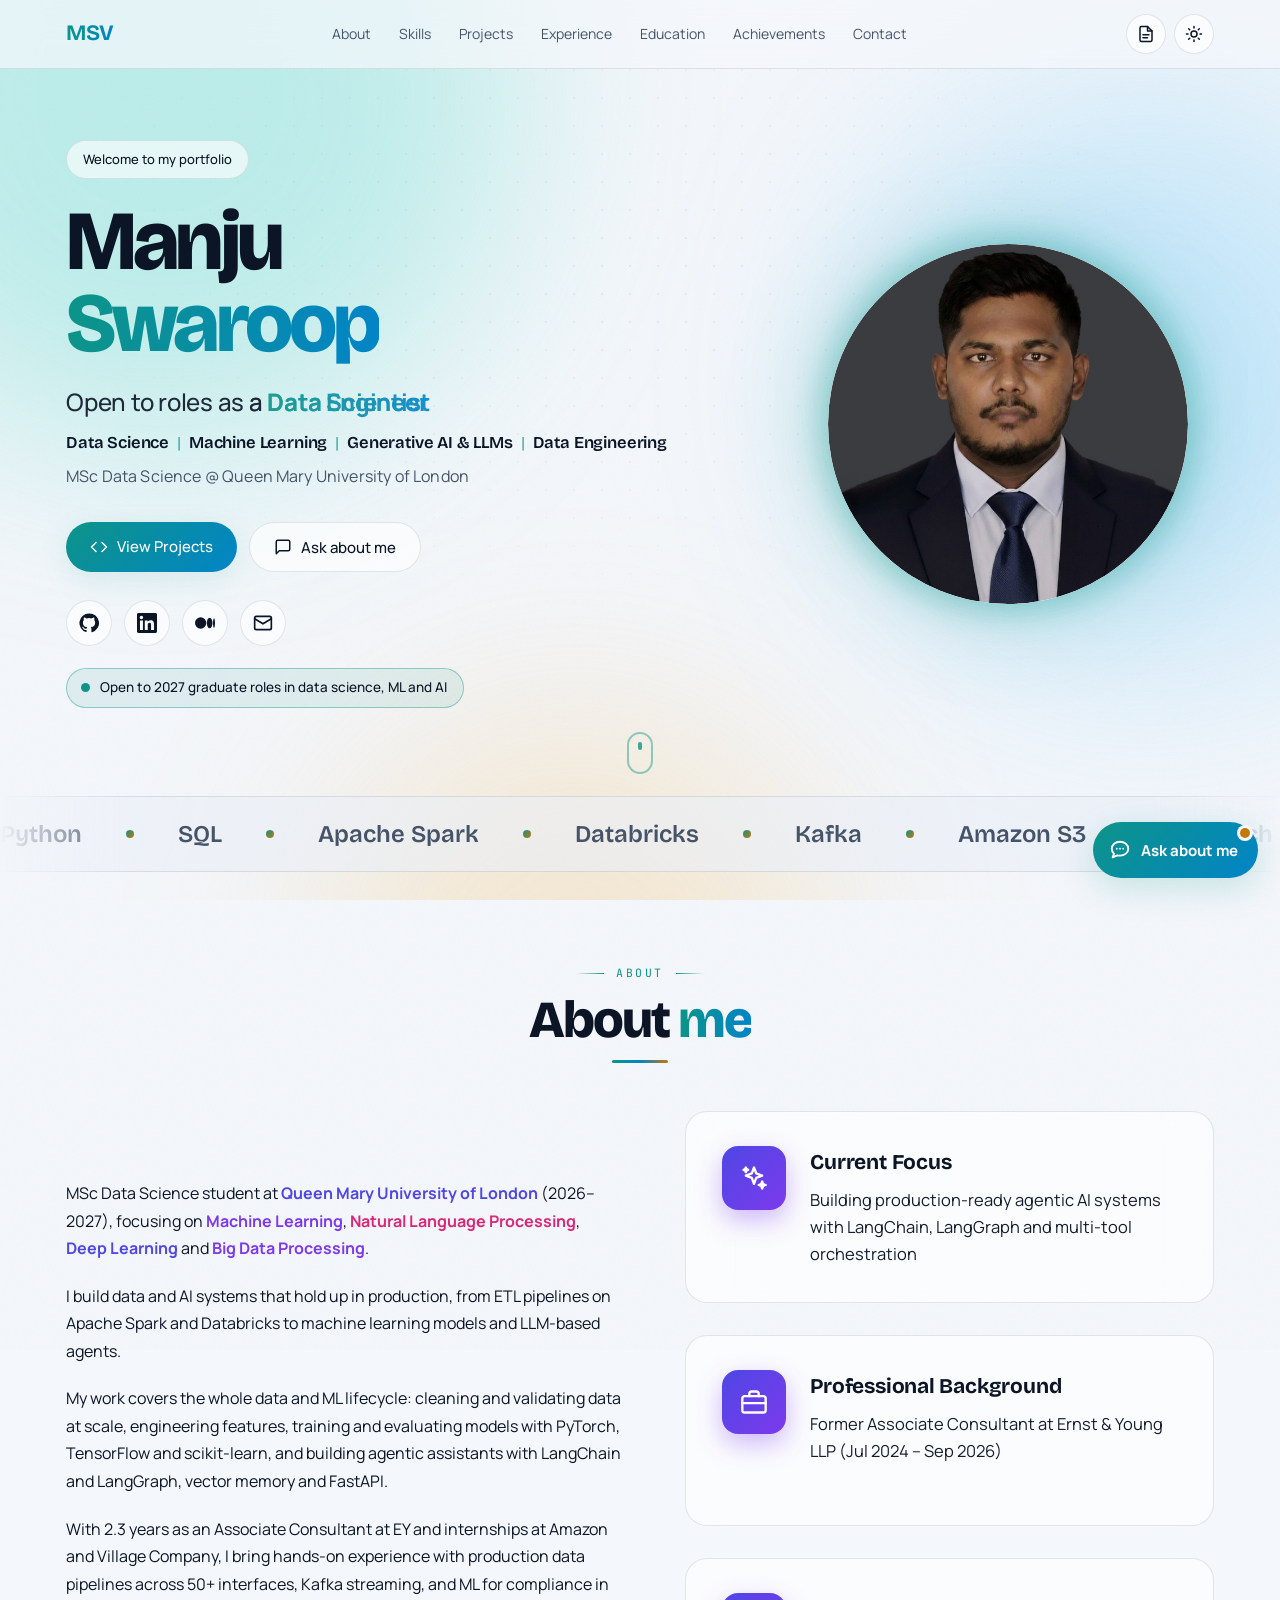
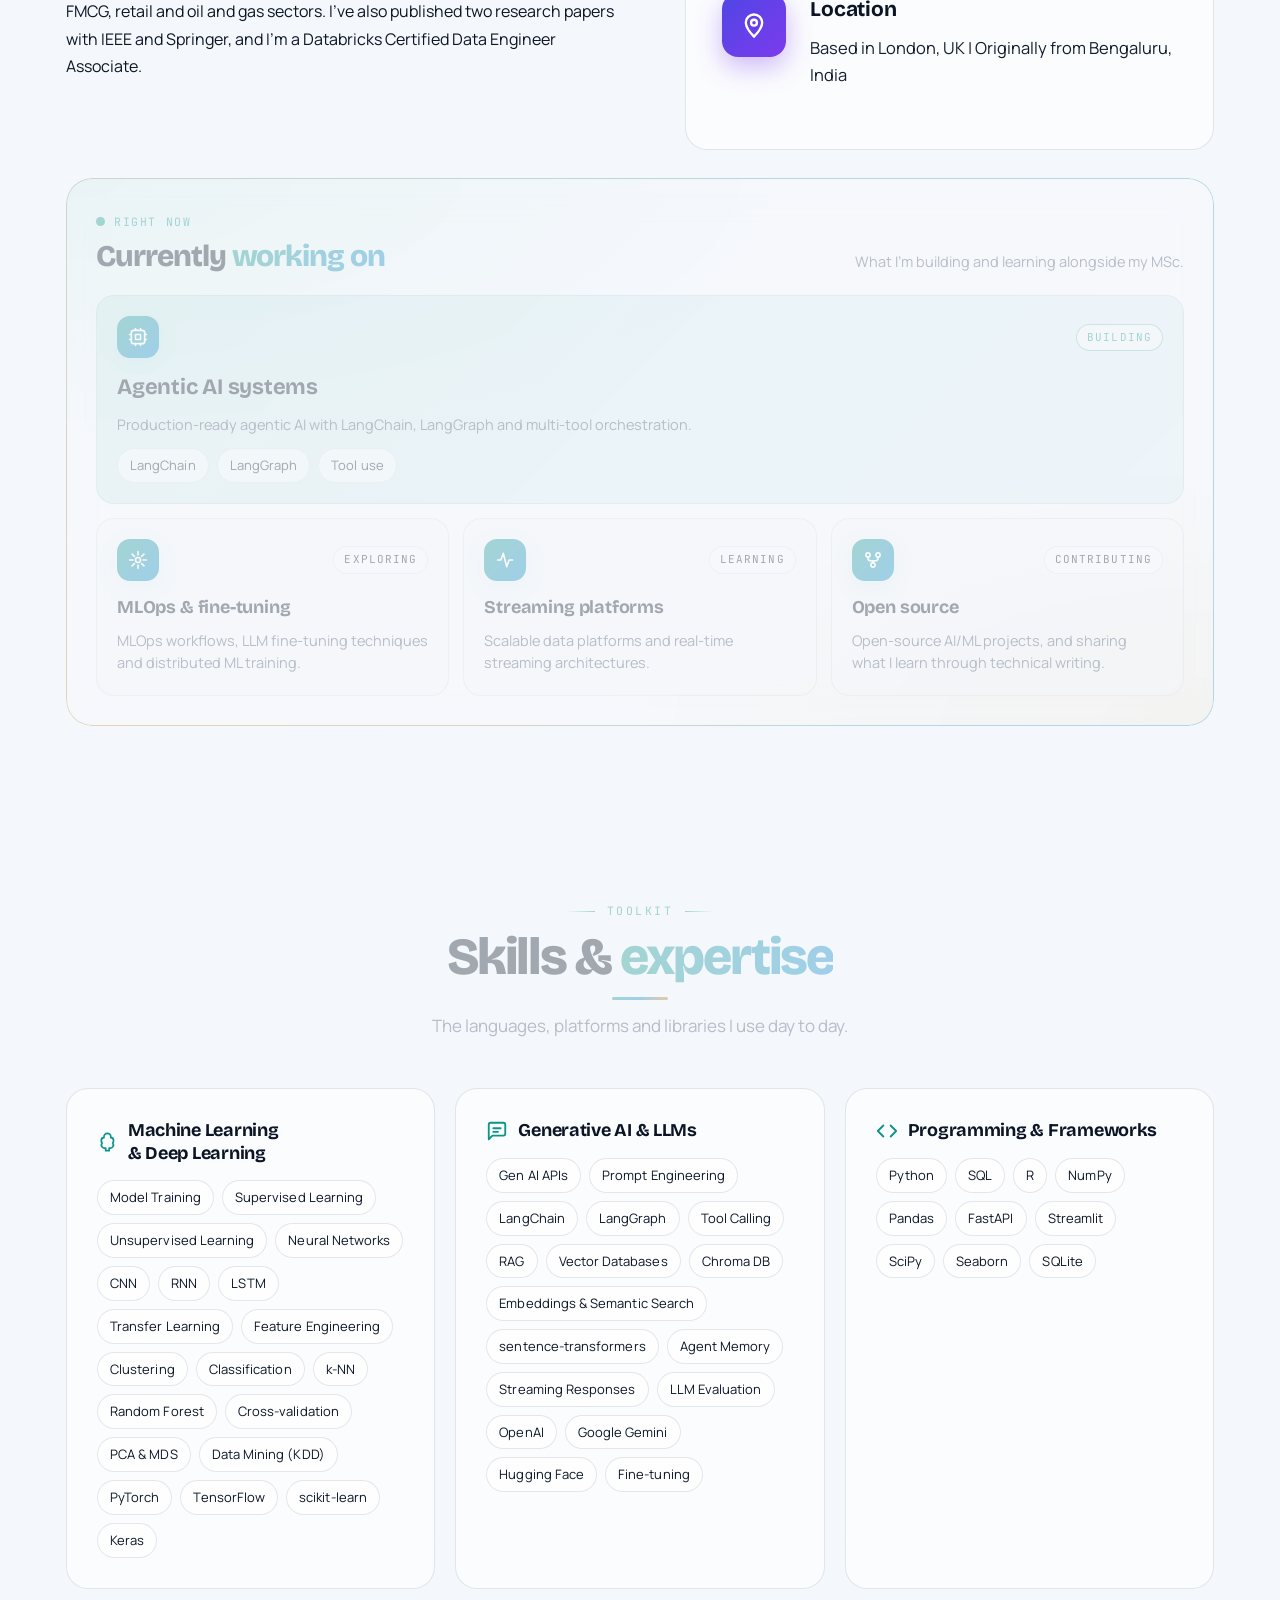
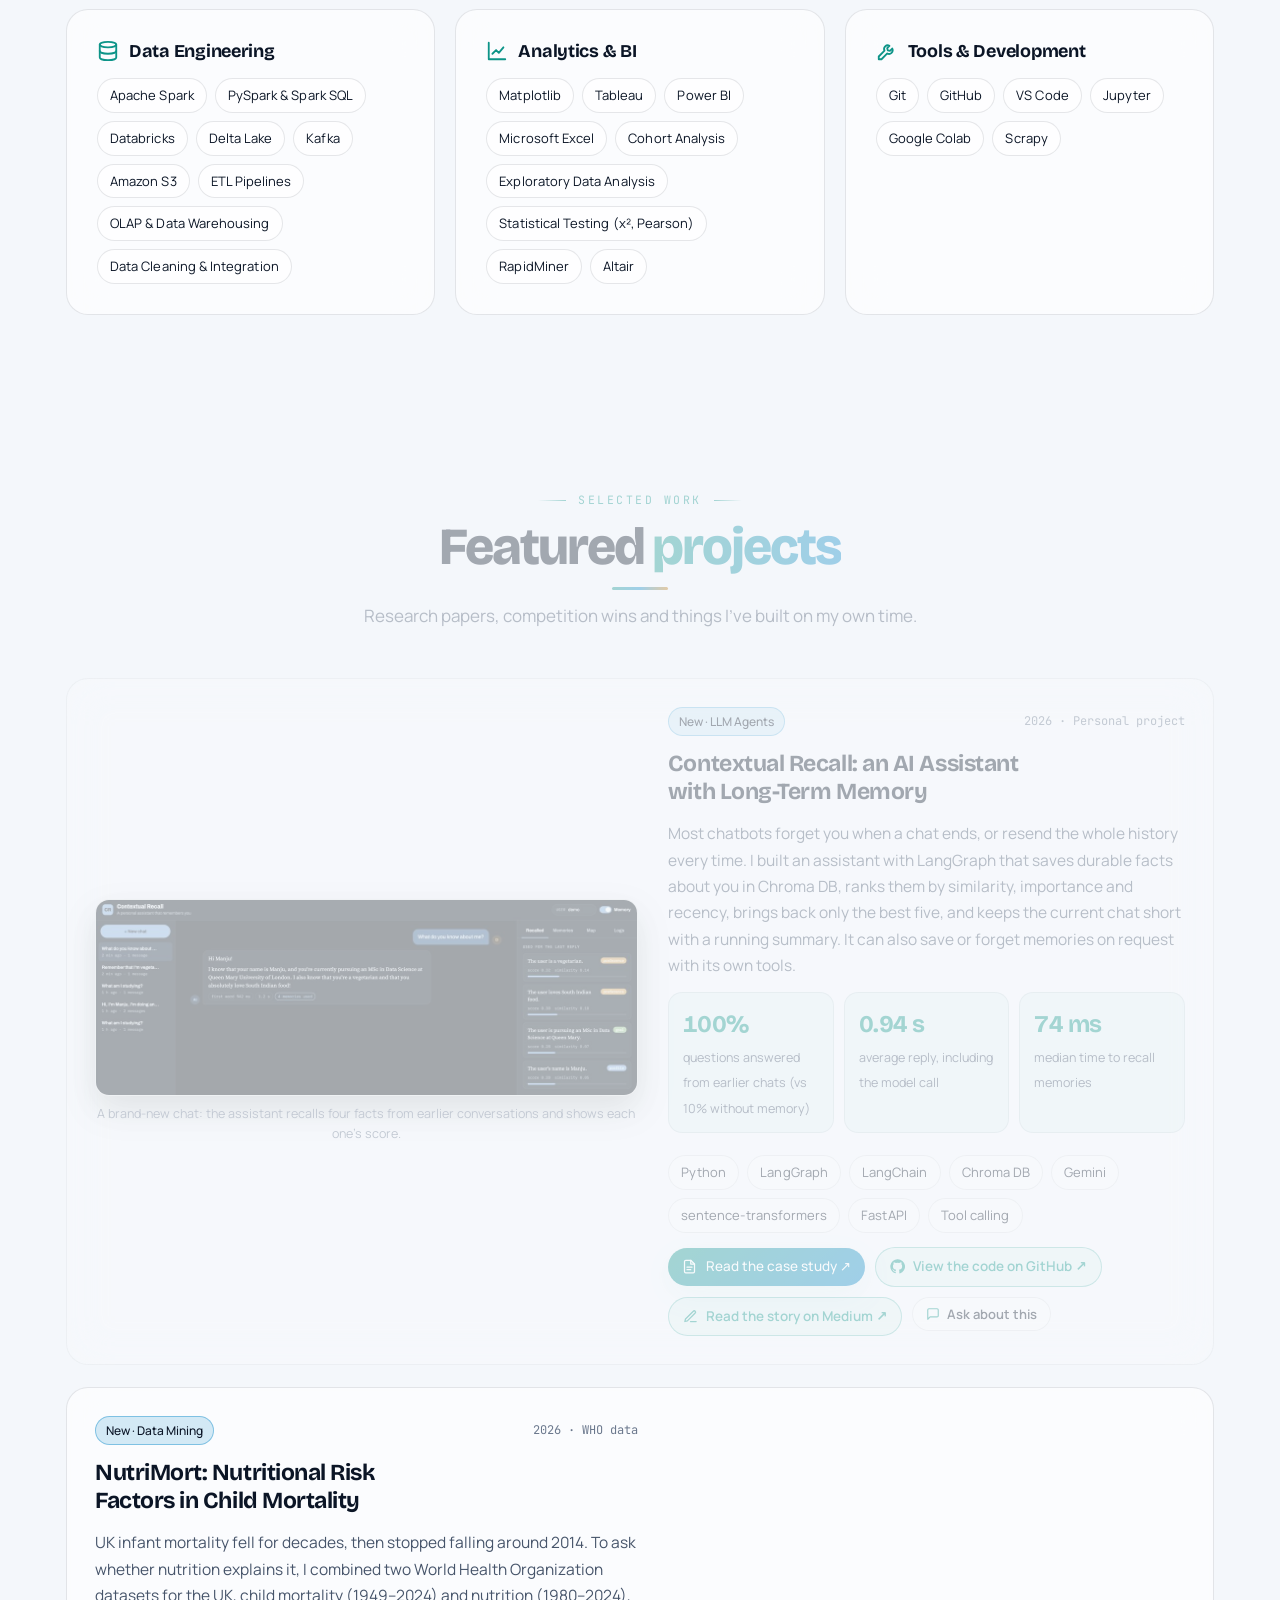
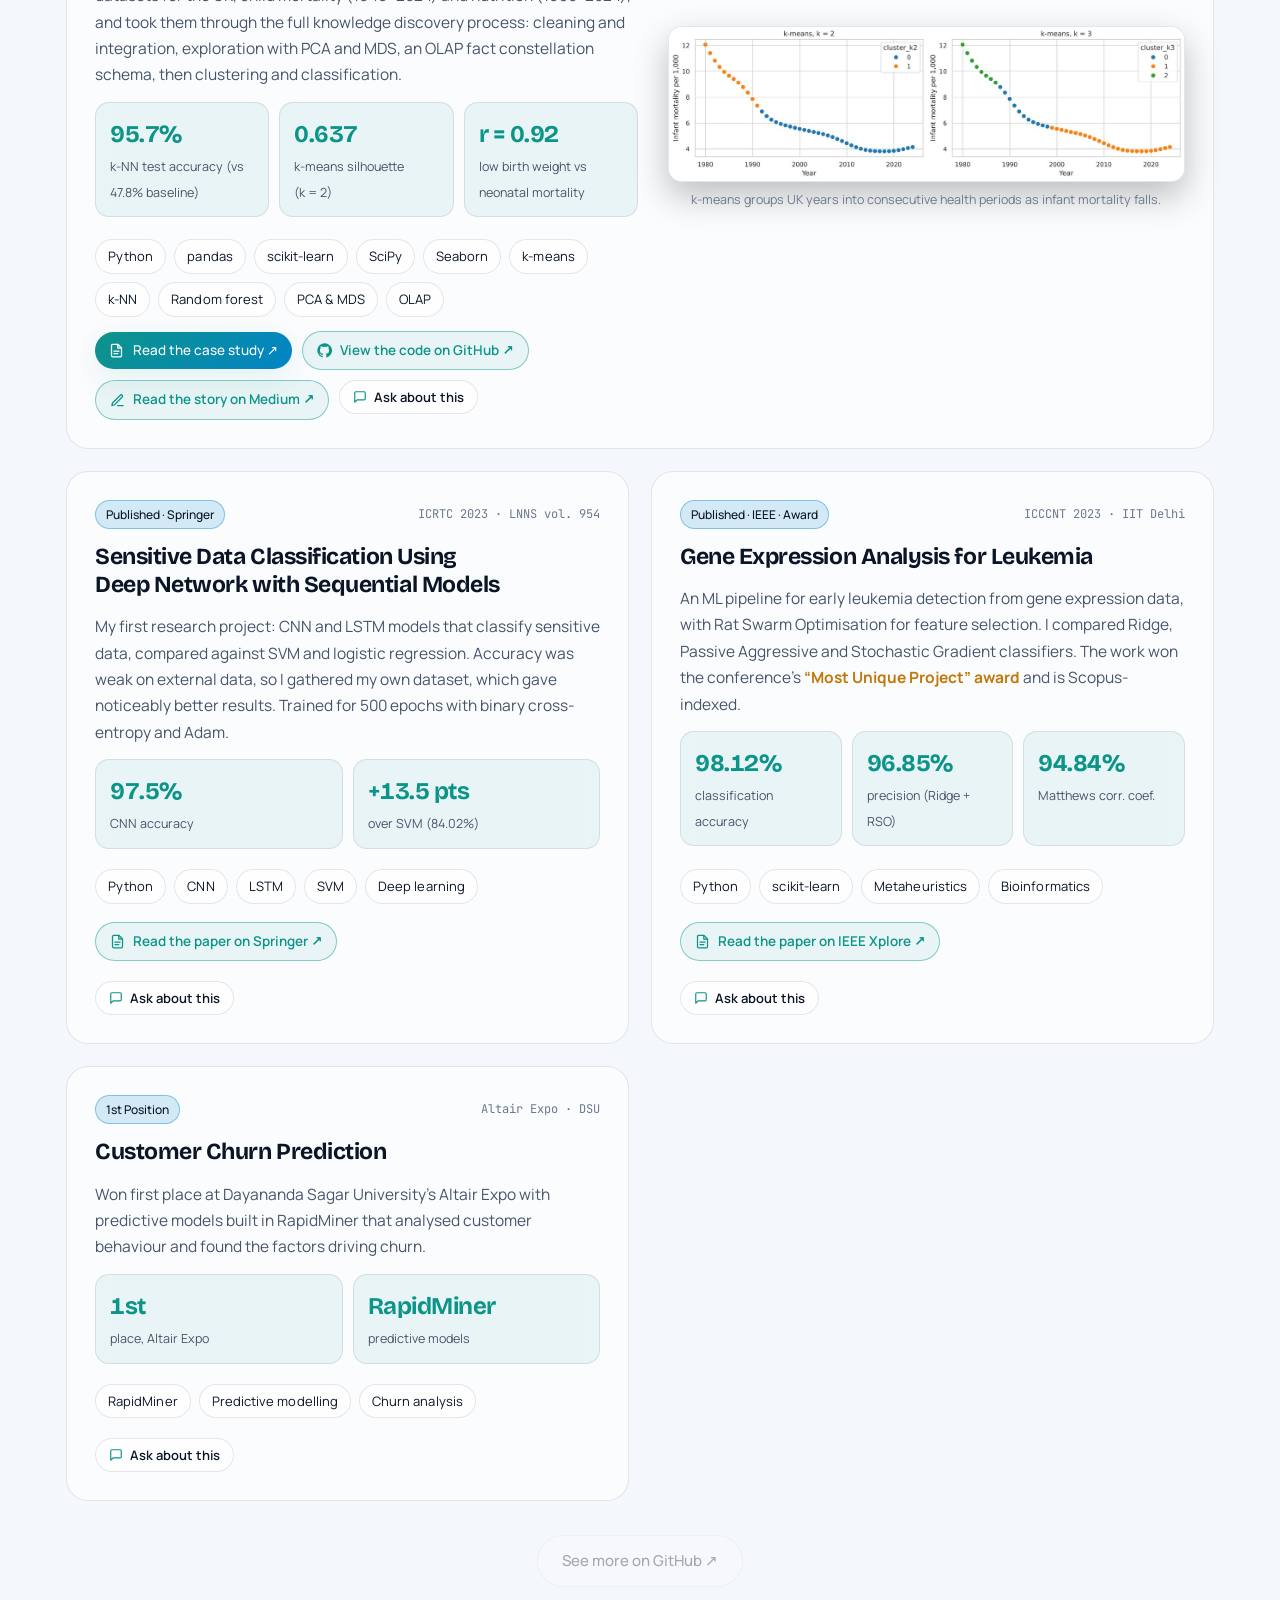
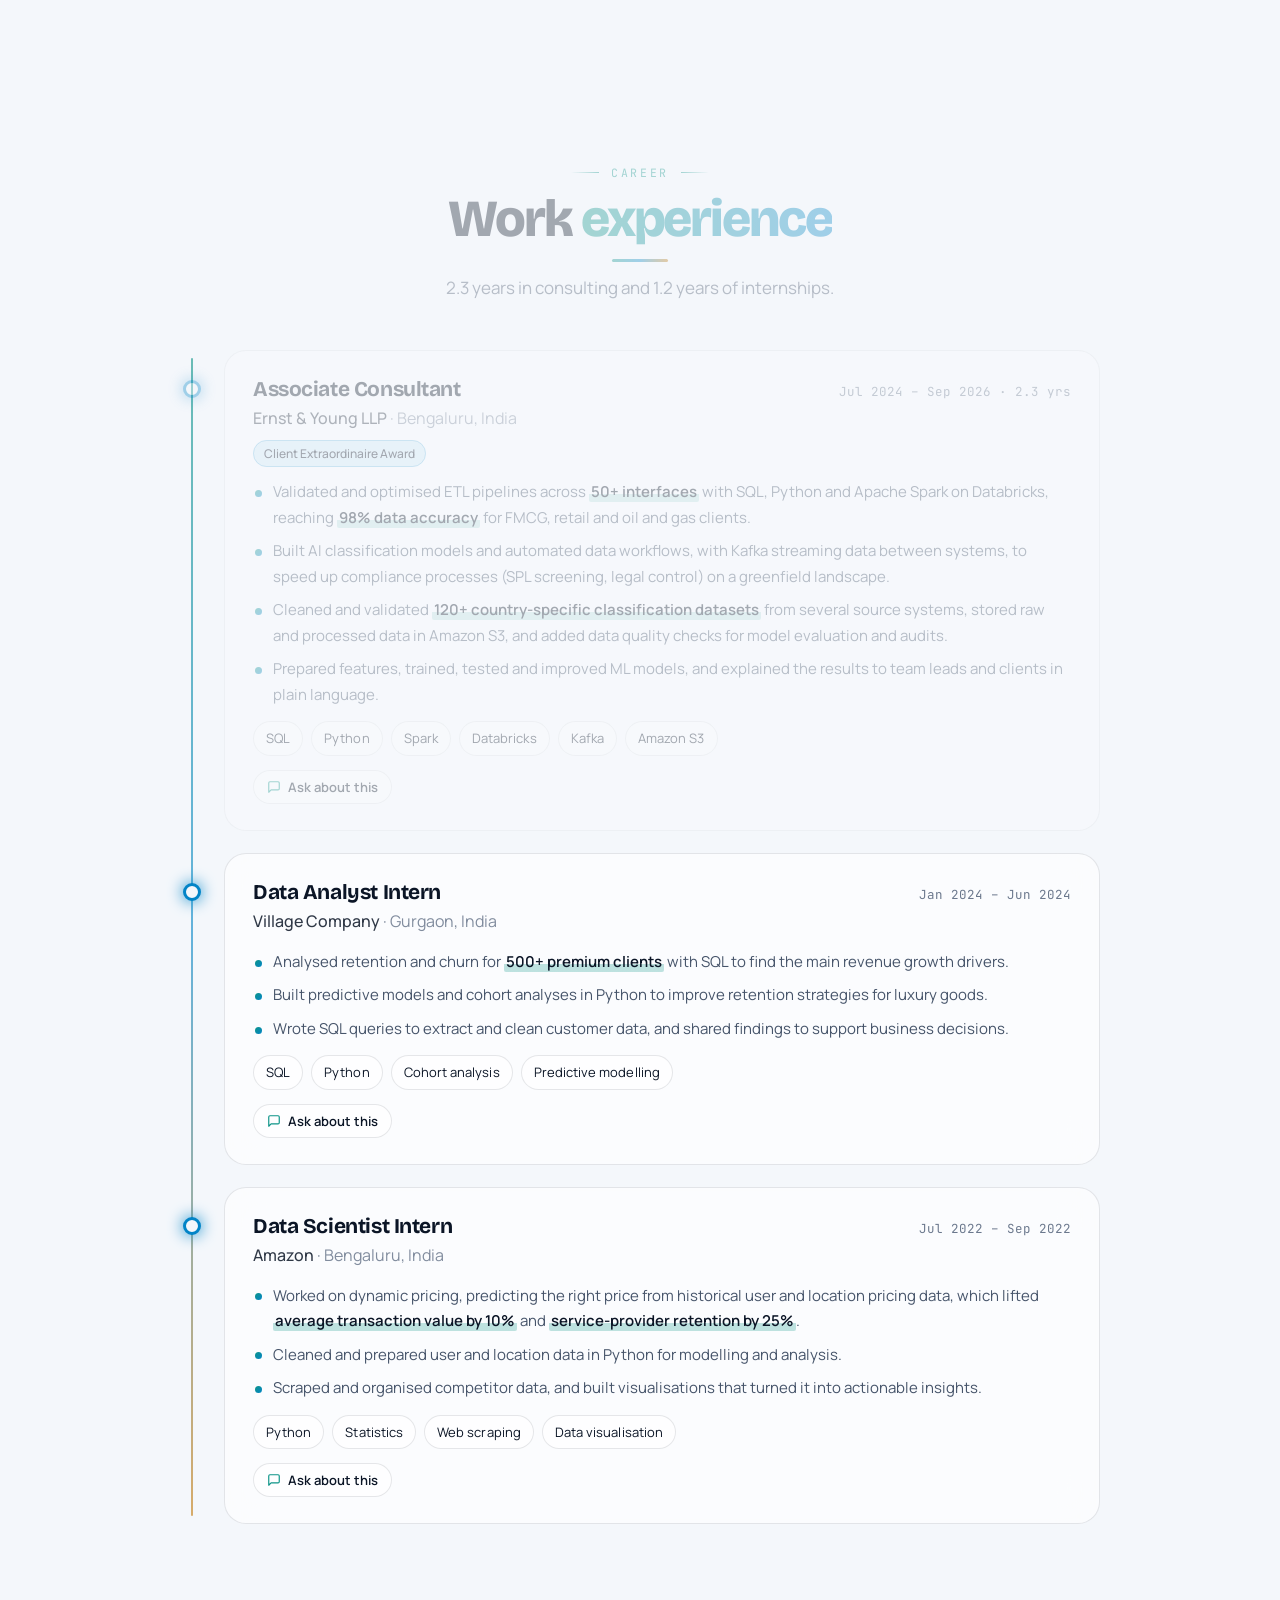
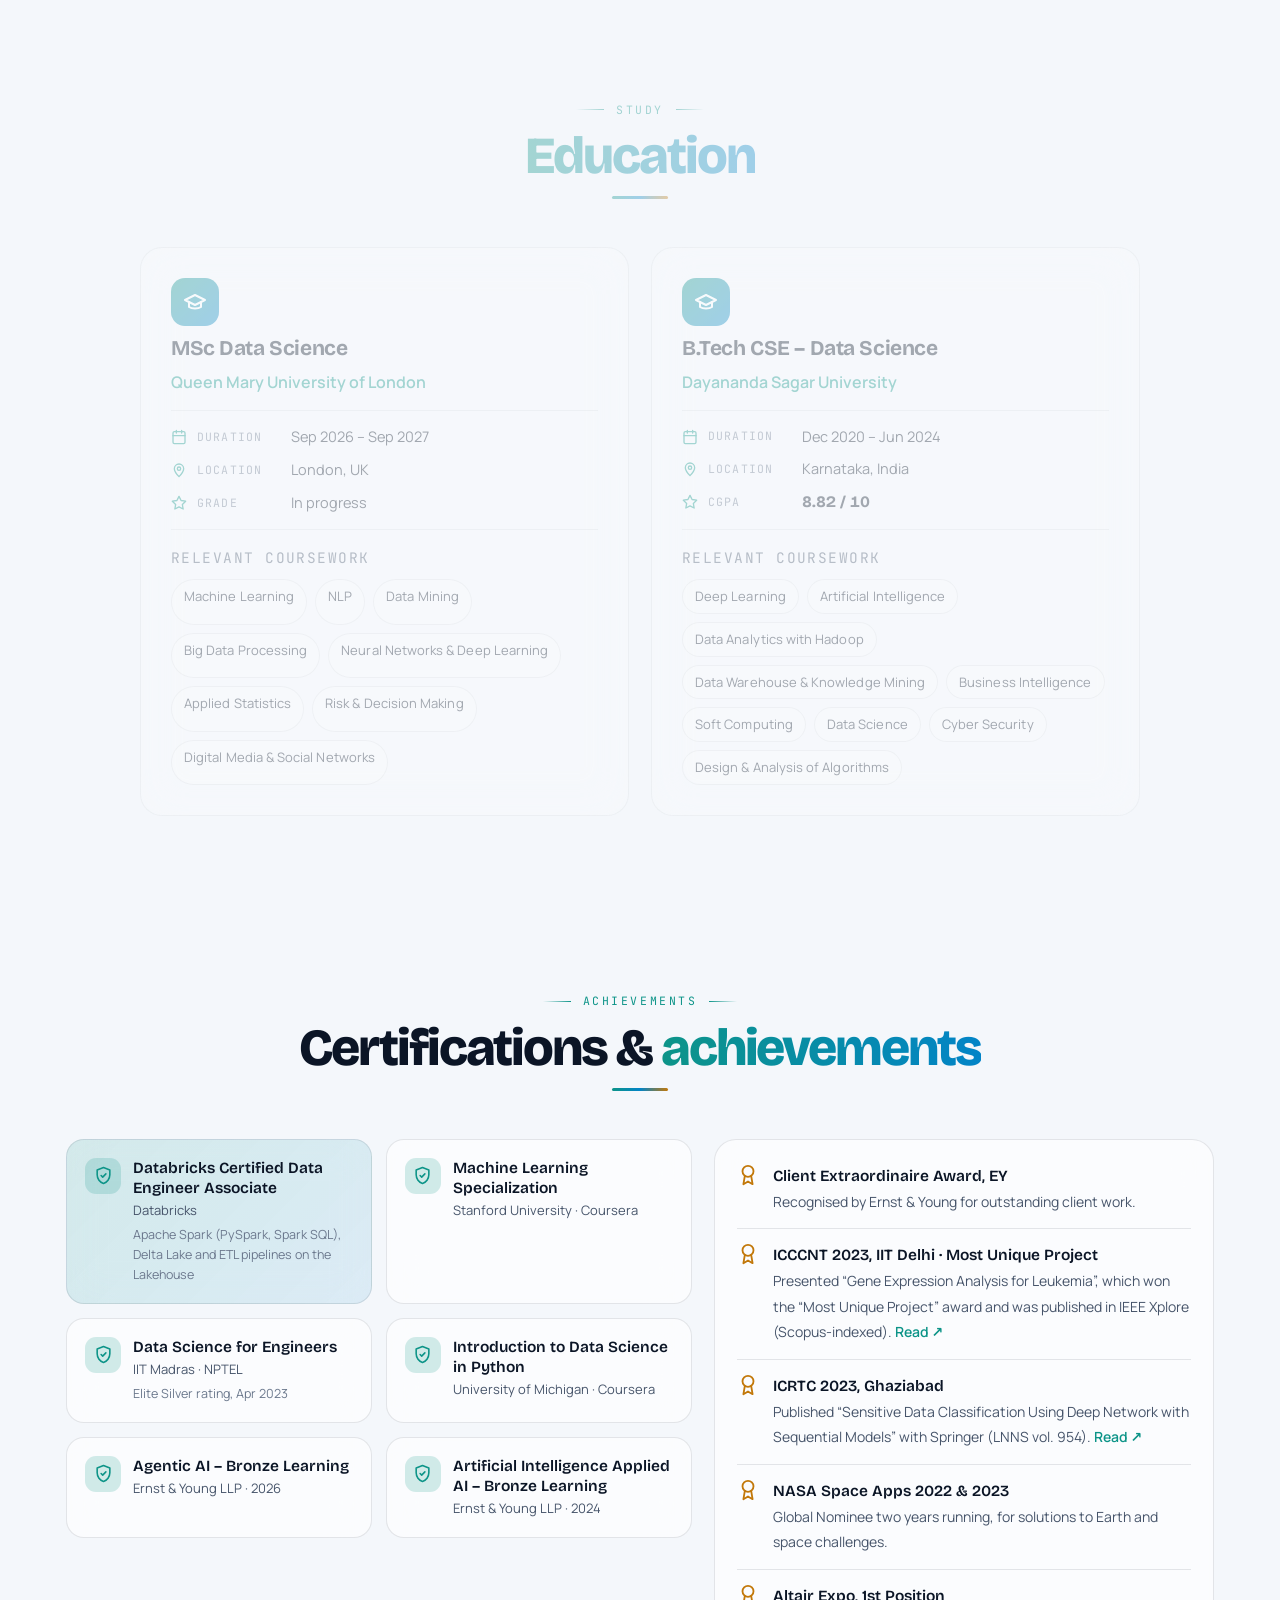
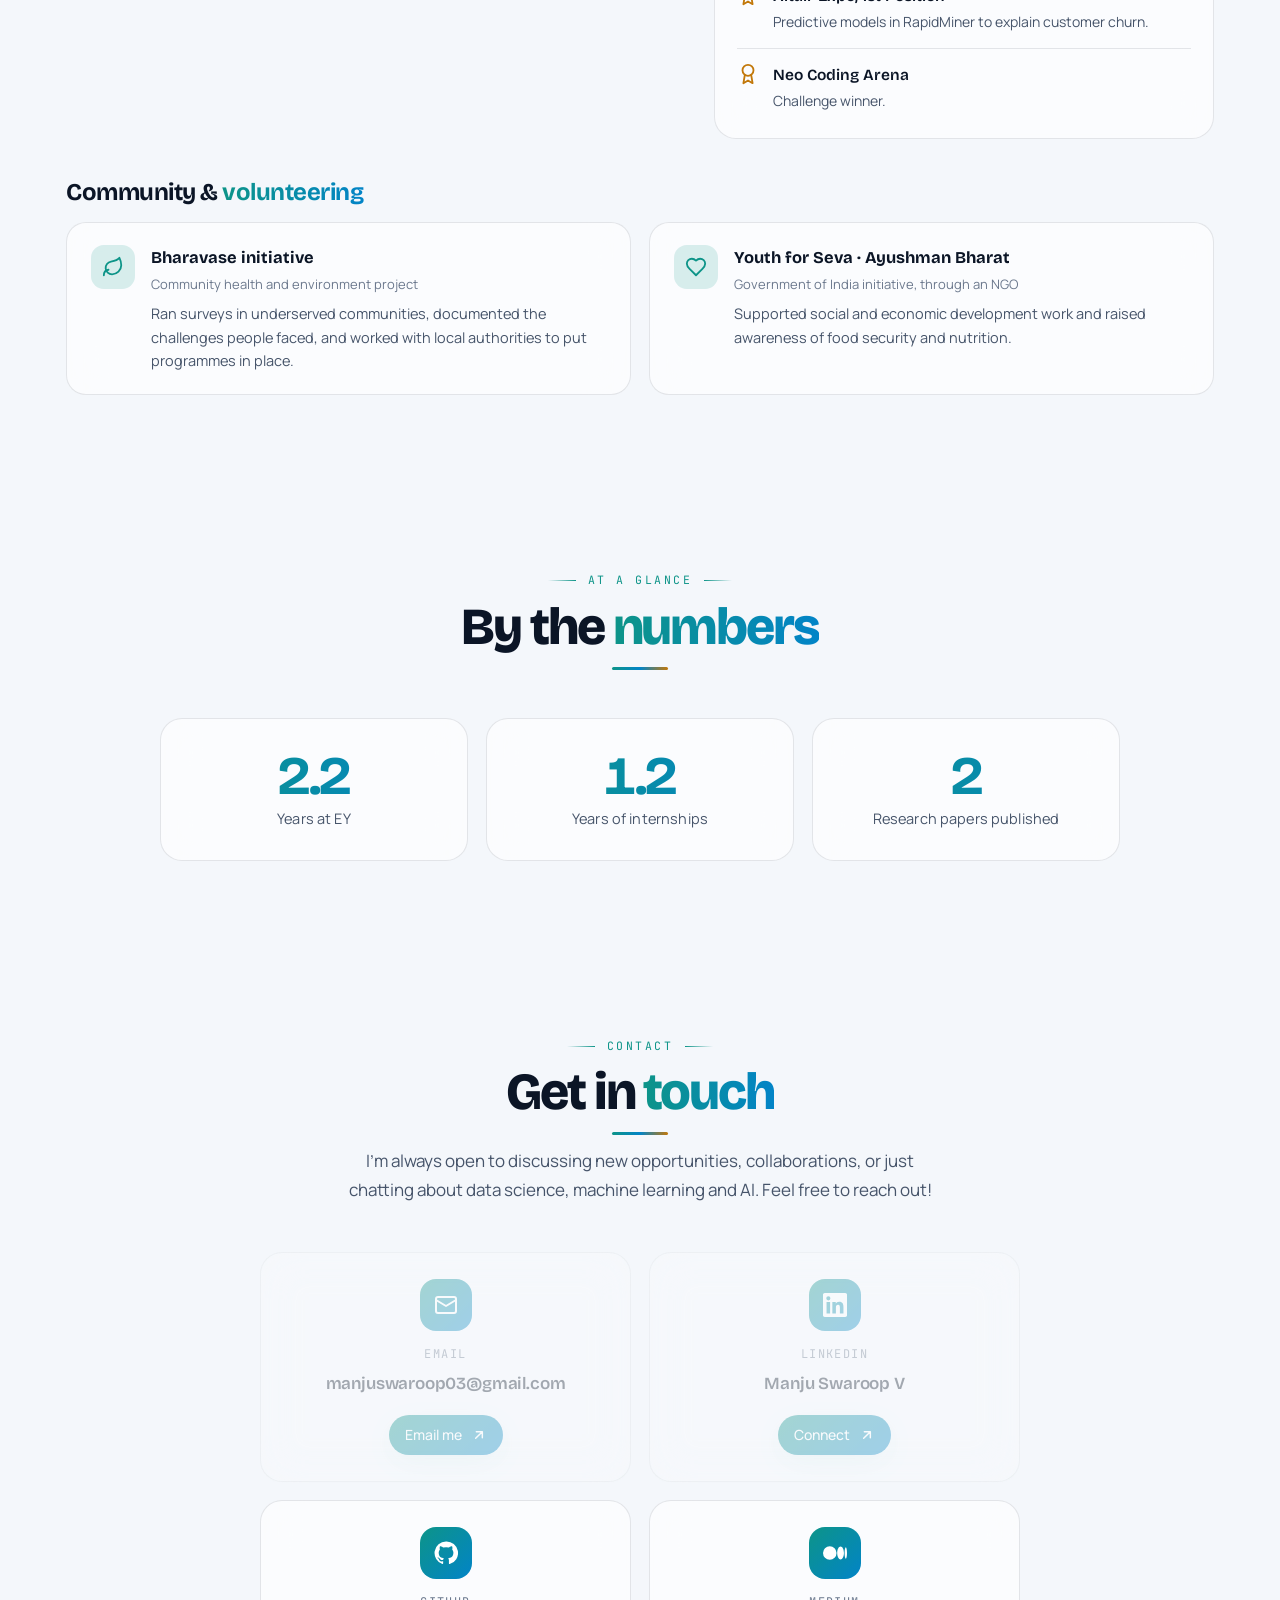
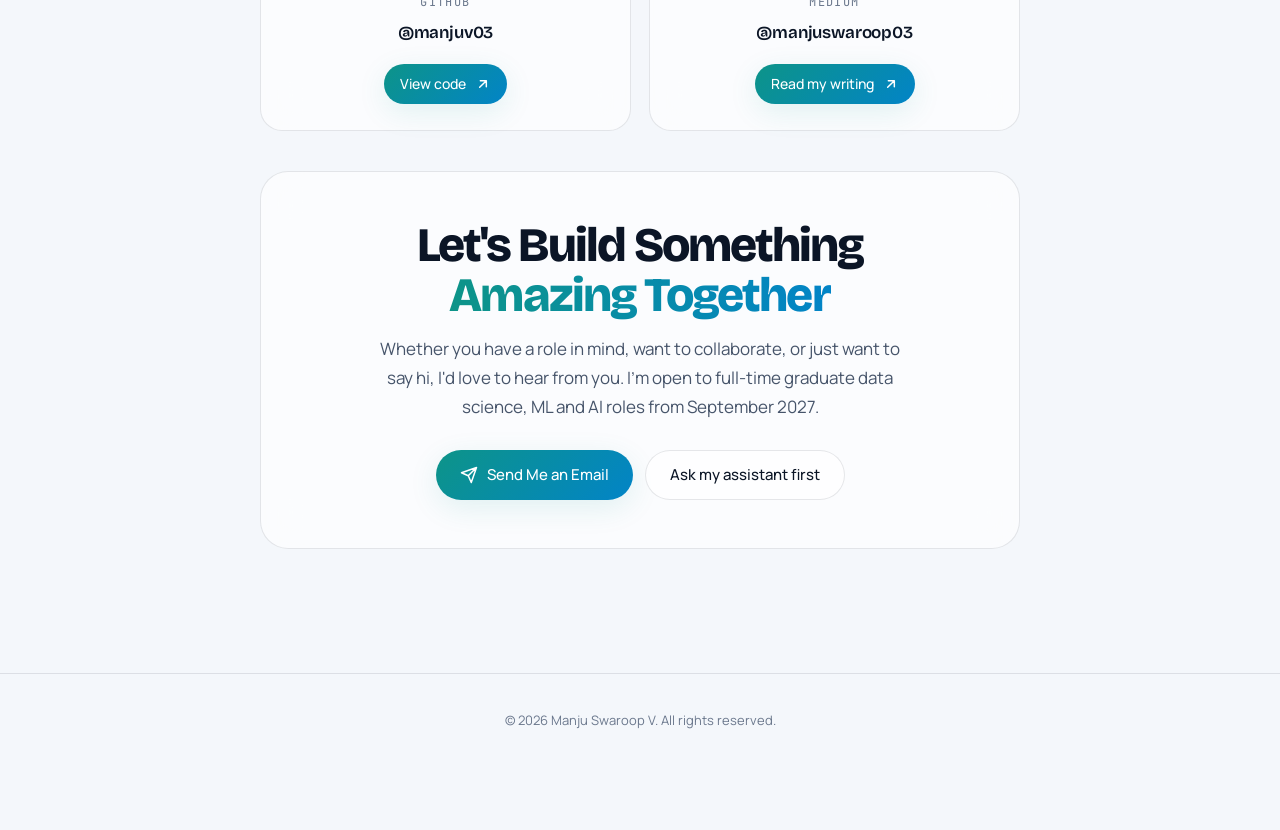
==== commit 72c0404d: "Numbers: replace interfaces stat with research papers" ====
--- a/index.html
+++ b/index.html
@@ -307,7 +307,7 @@
     <div class="stats">
       <div class="stat glass hov reveal"><b class="gradient-text" data-count="2.3" data-dec="1">2.3</b><span>Years at EY</span></div>
       <div class="stat glass hov reveal"><b class="gradient-text" data-count="1.2" data-dec="1">1.2</b><span>Years of internships</span></div>
-      <div class="stat glass hov reveal"><b class="gradient-text" data-count="50" data-suffix="+">50+</b><span>ETL interfaces validated</span></div>
+      <div class="stat glass hov reveal"><b class="gradient-text" data-count="2">2</b><span>Research papers published</span></div>
     </div>
   </div>
 </section>
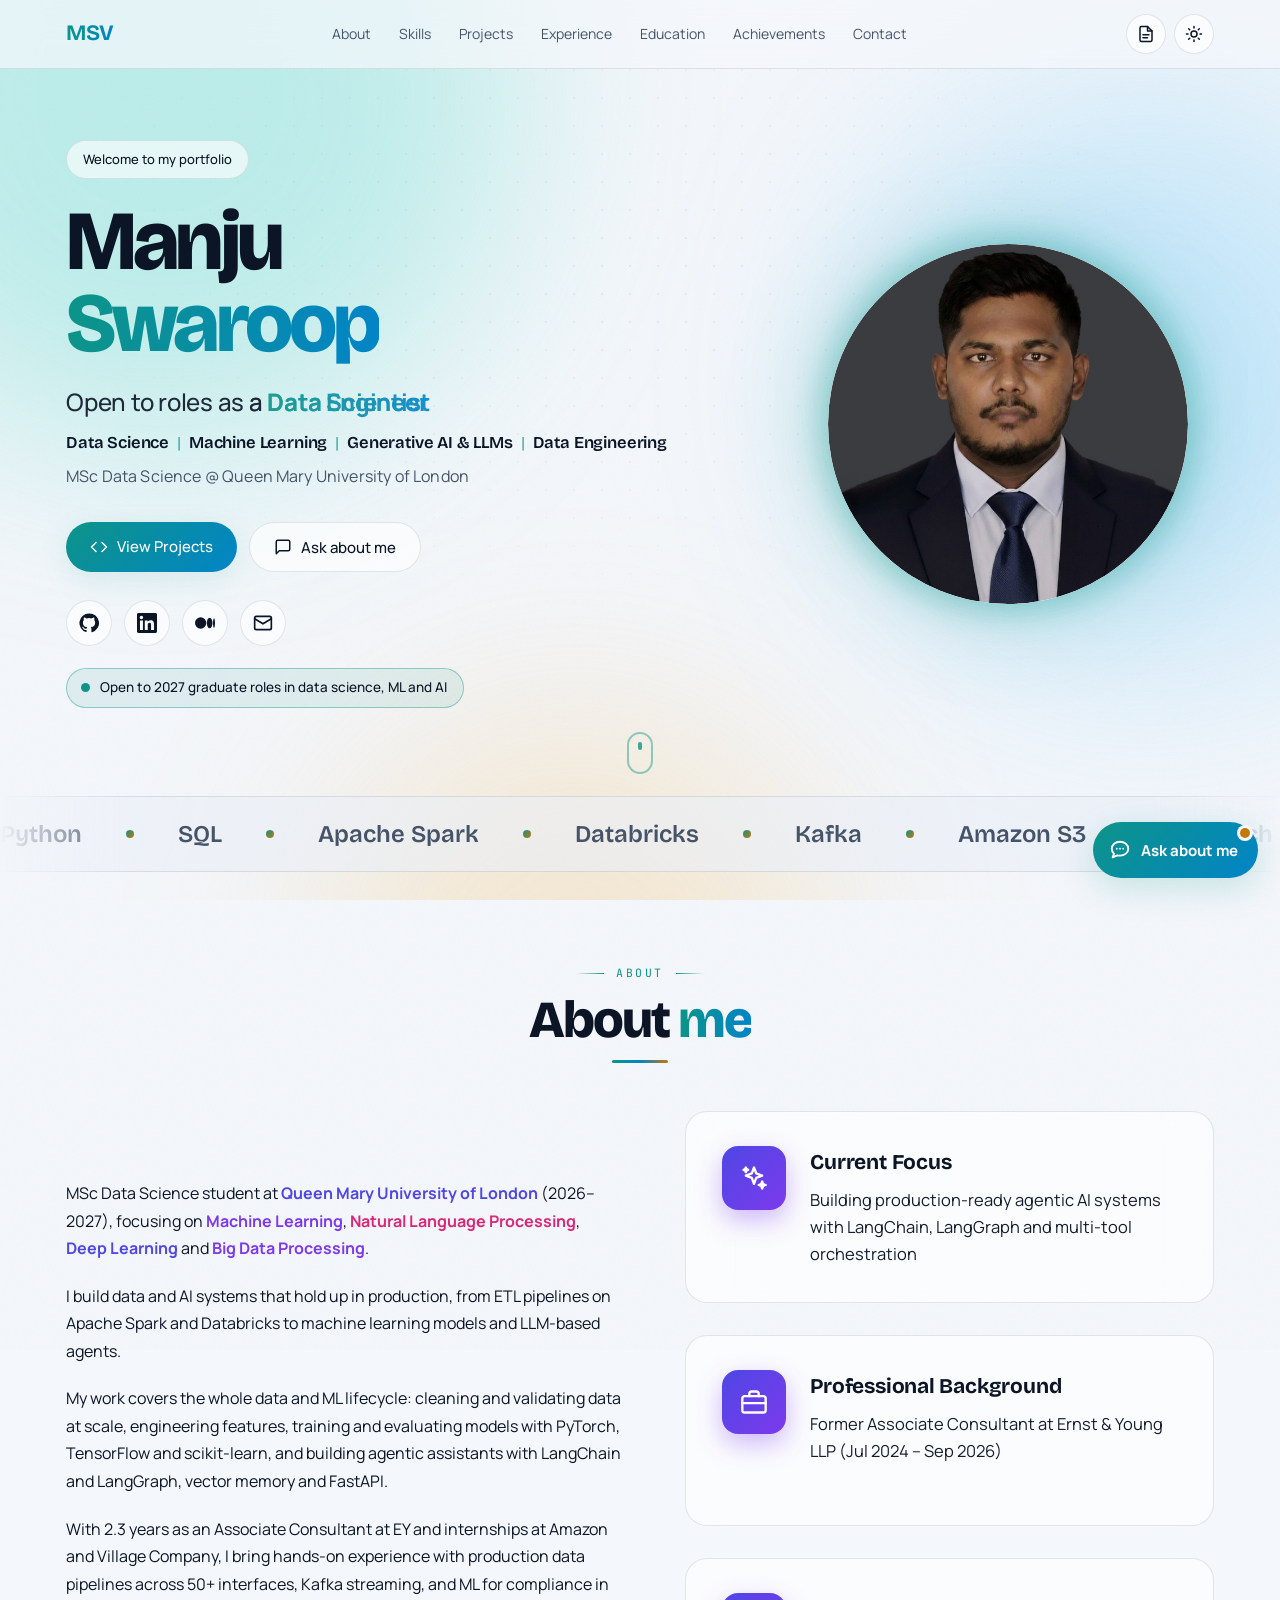
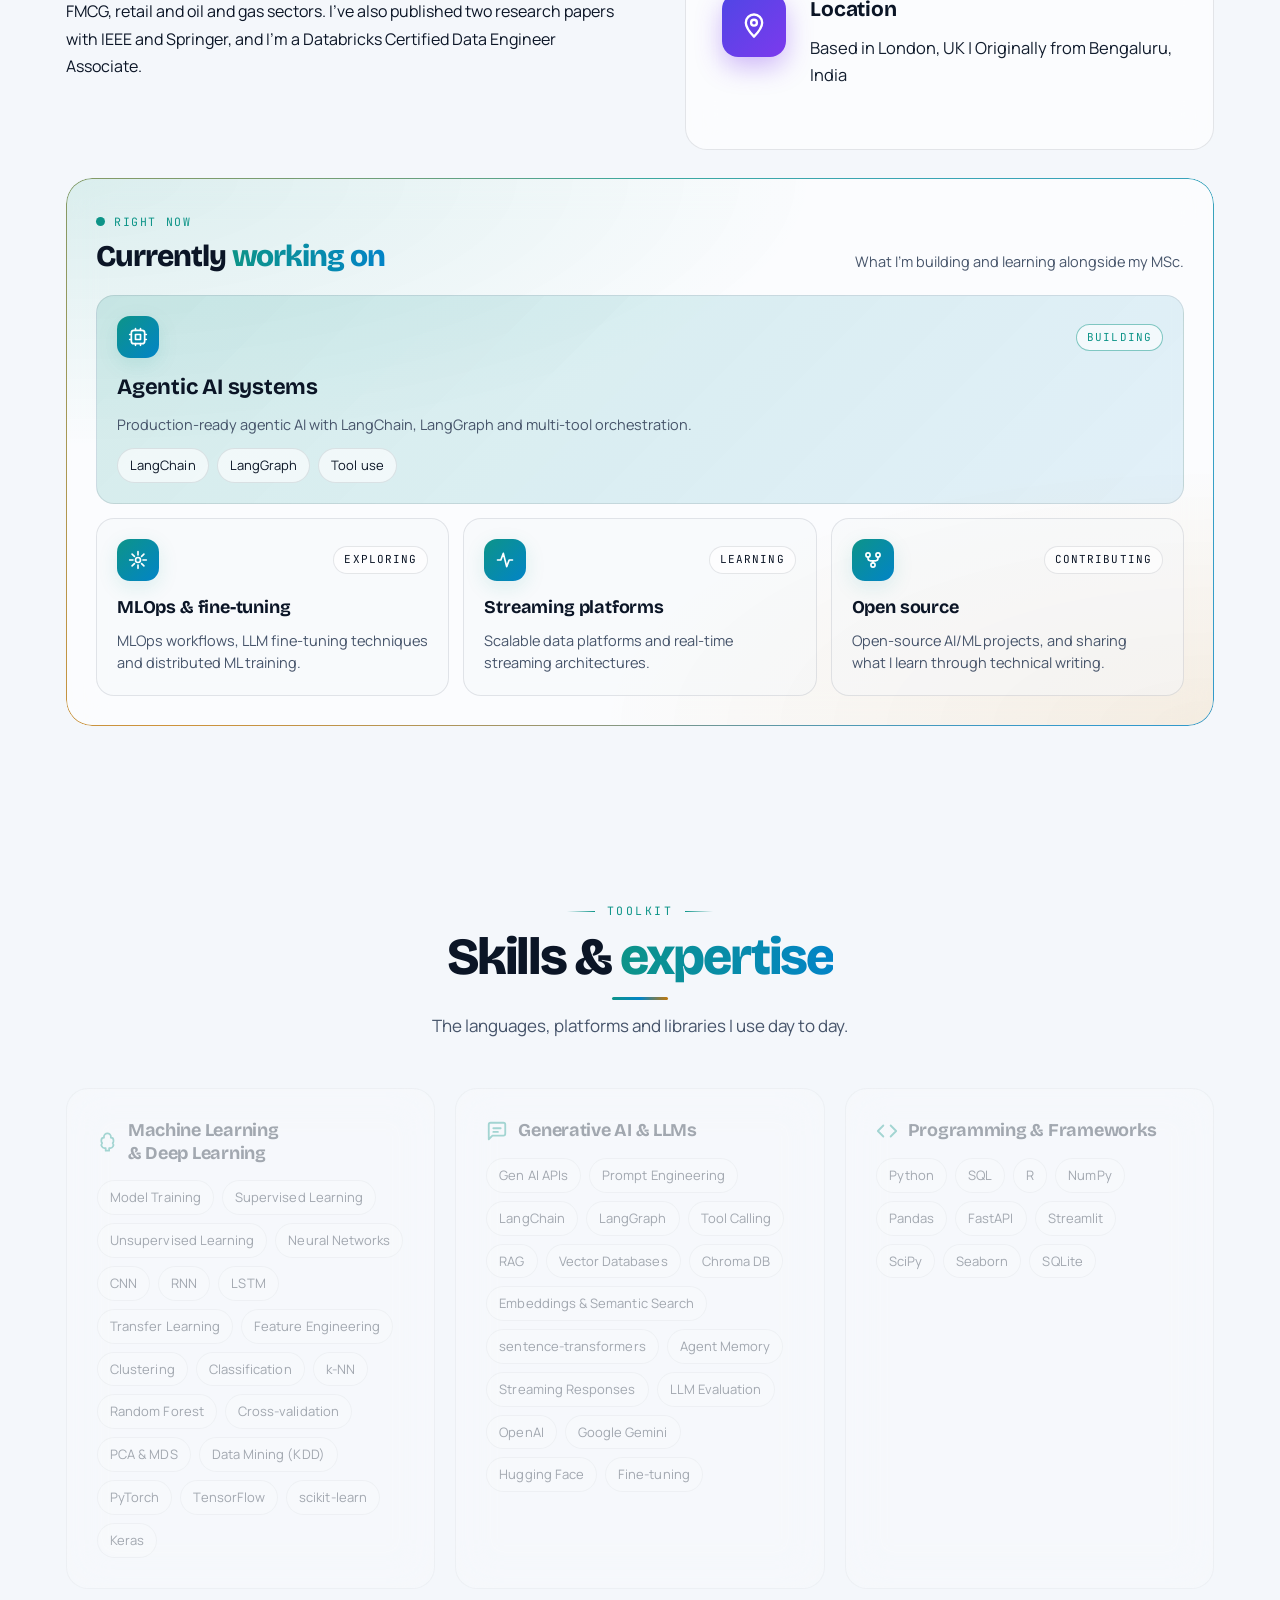
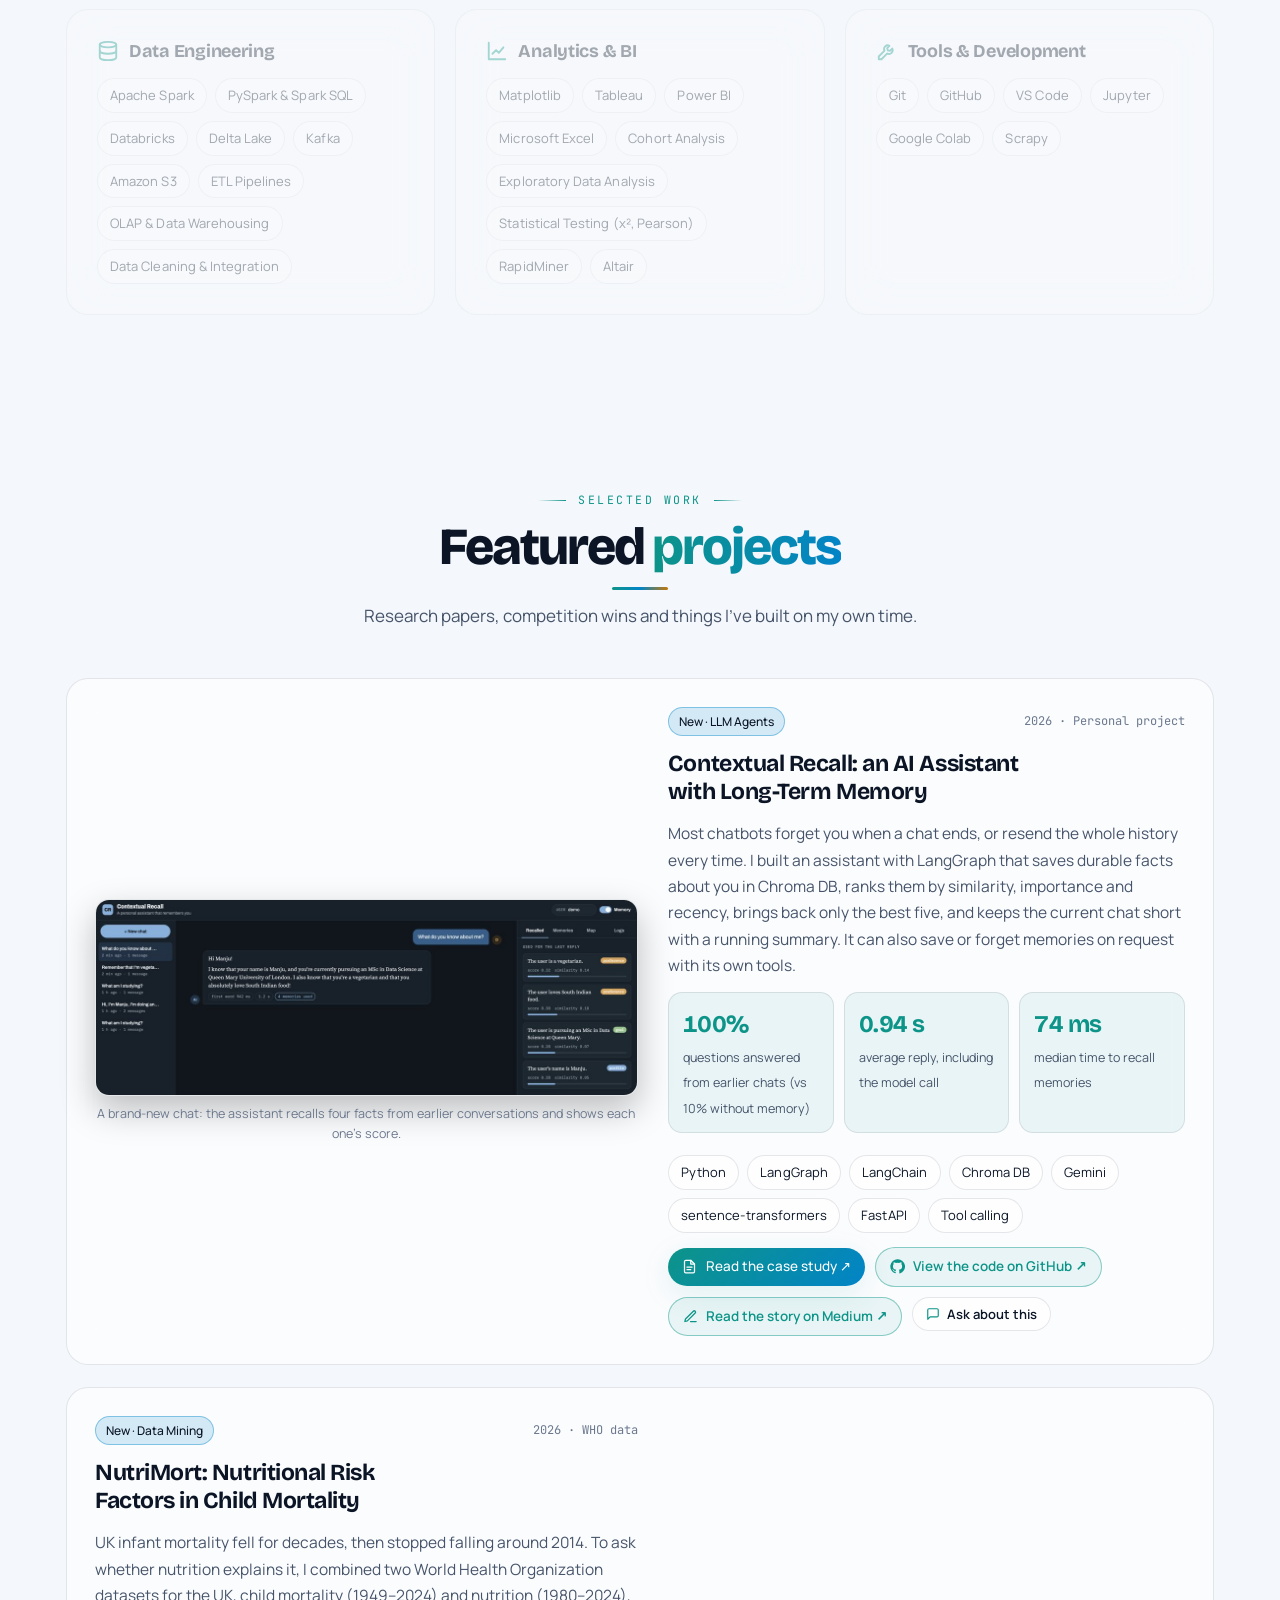
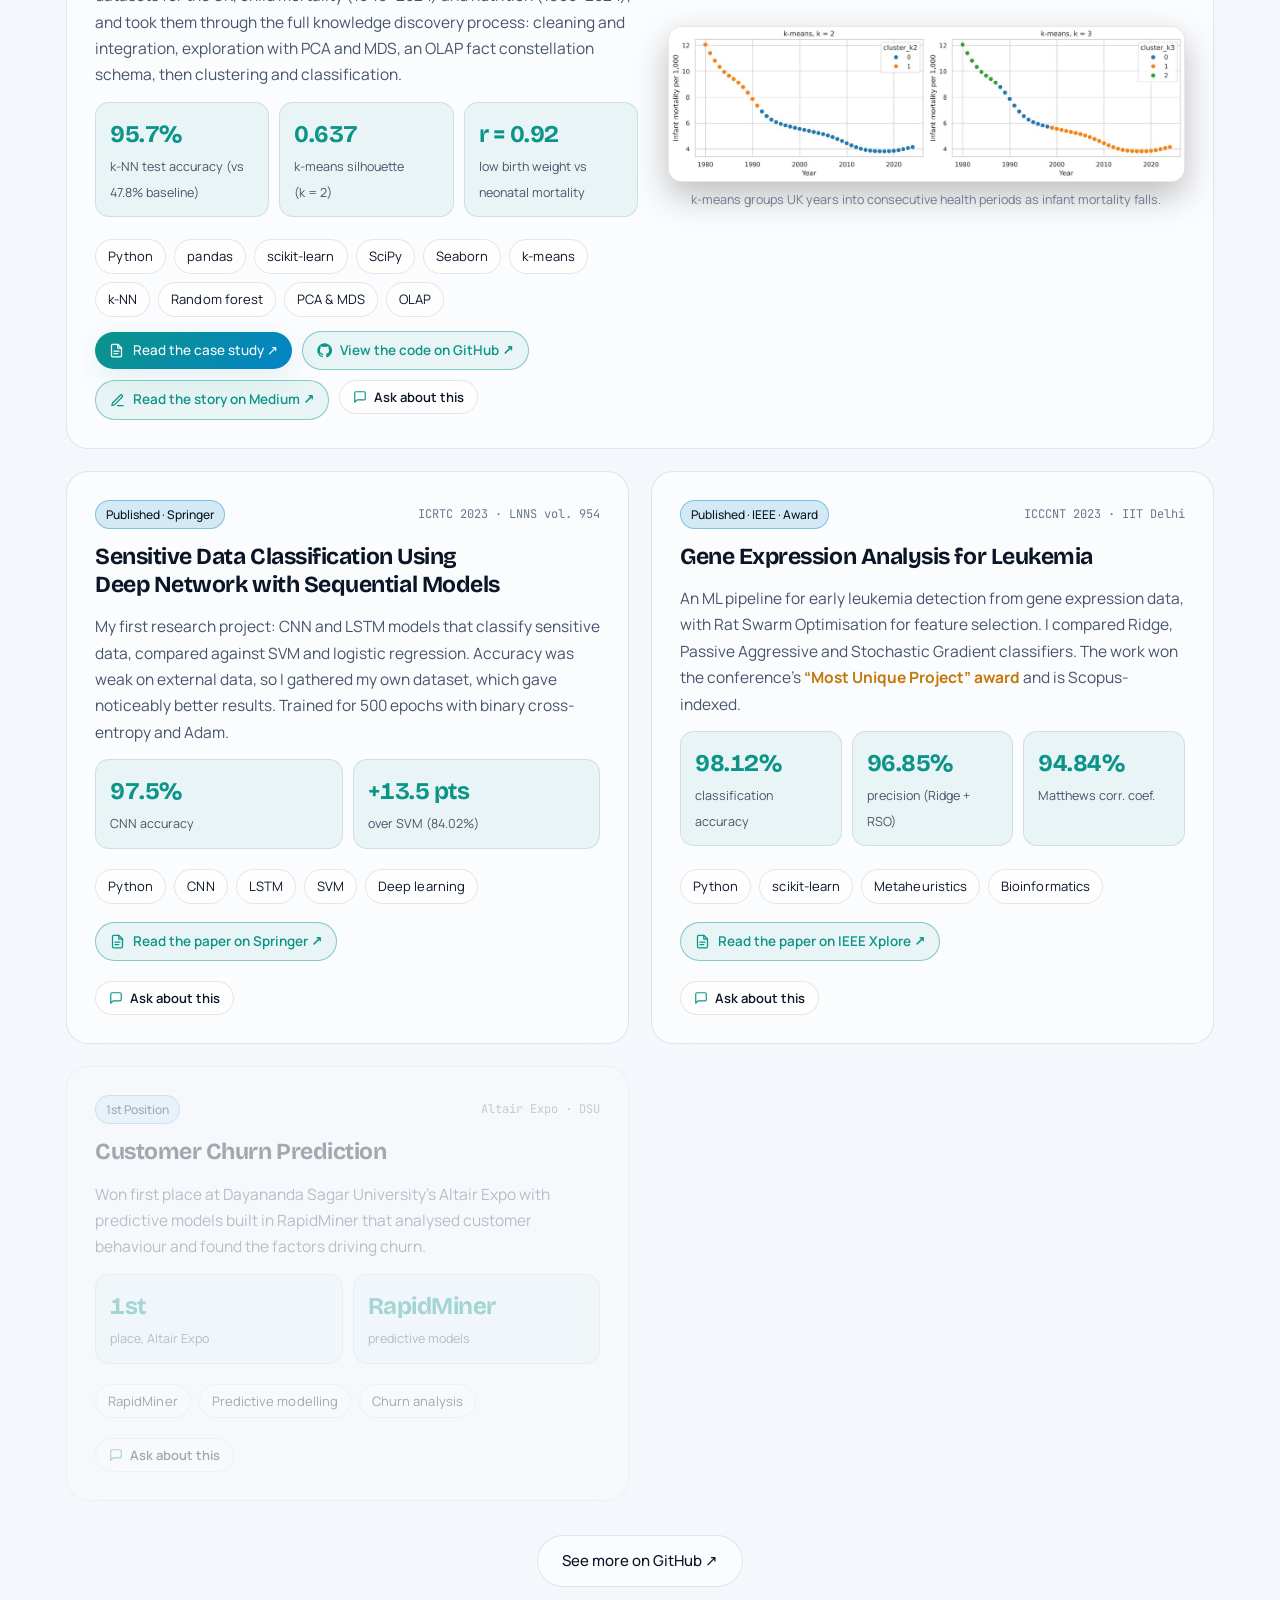
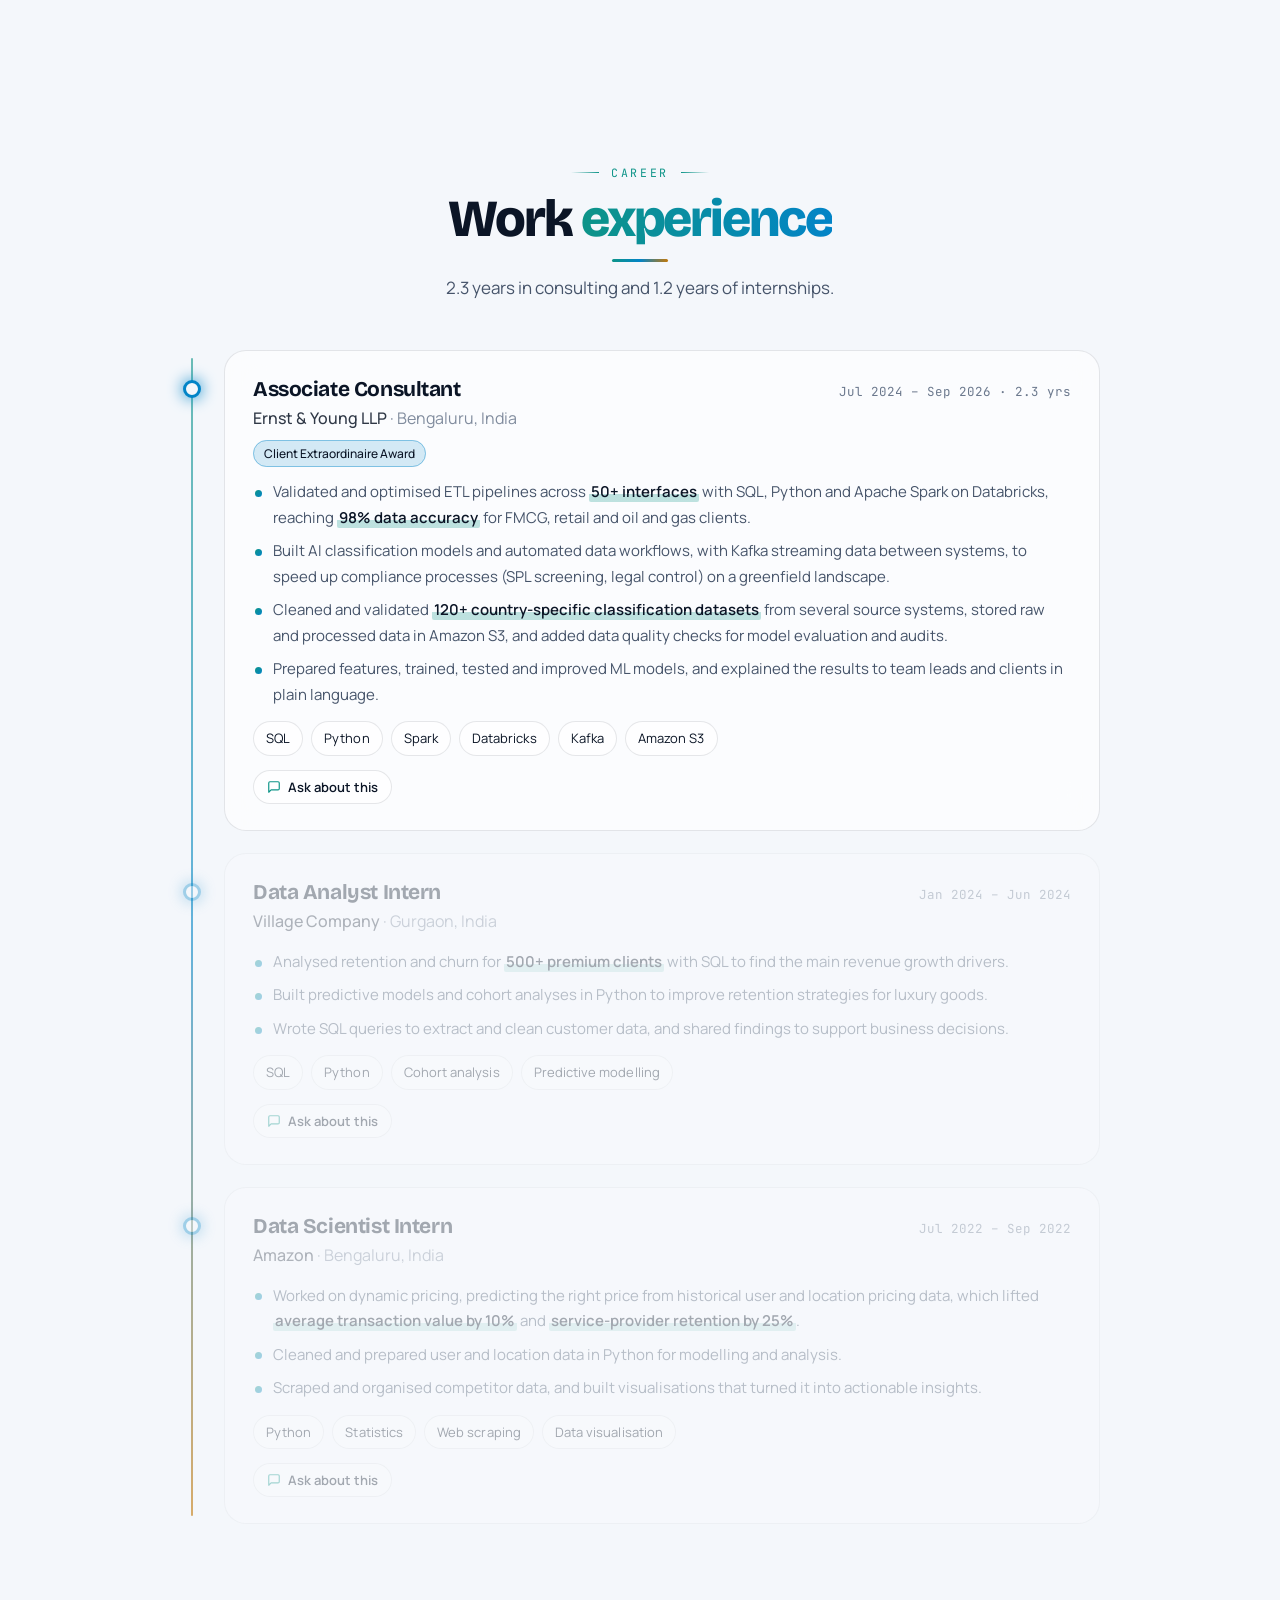
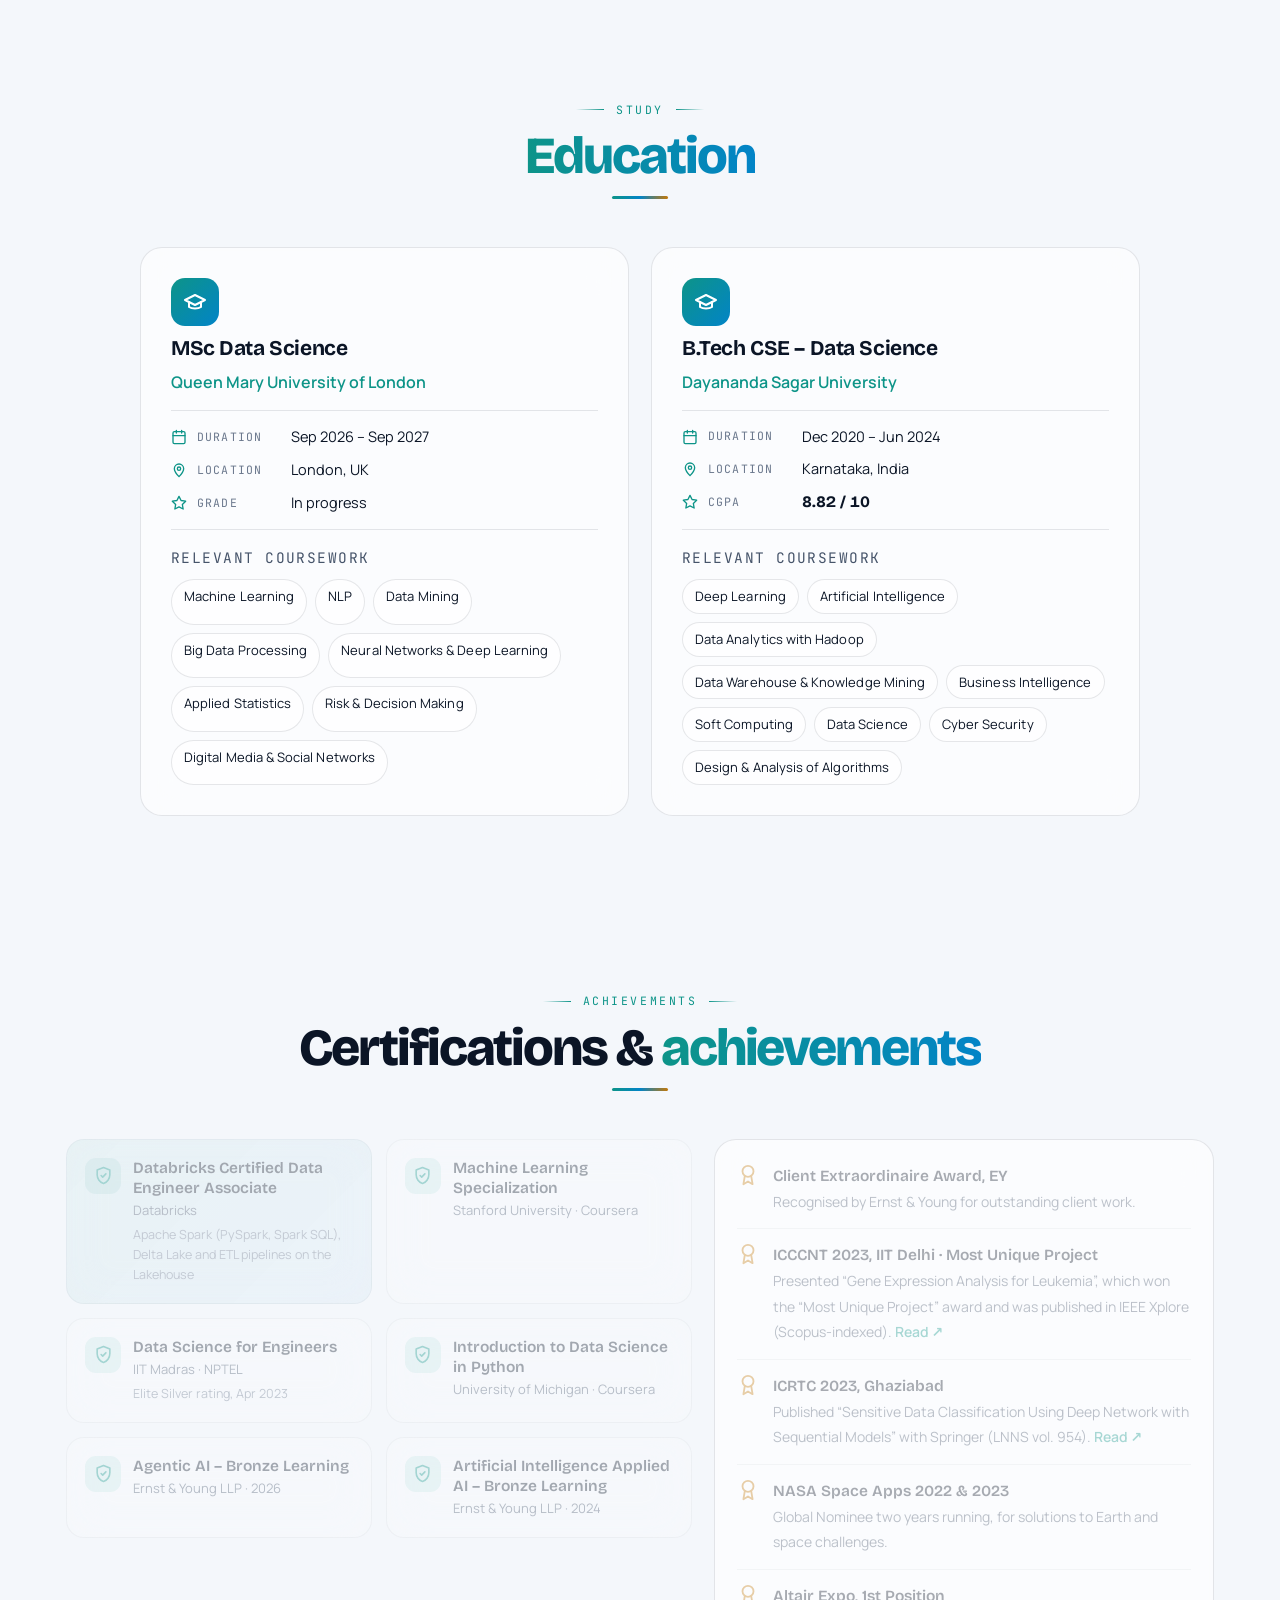
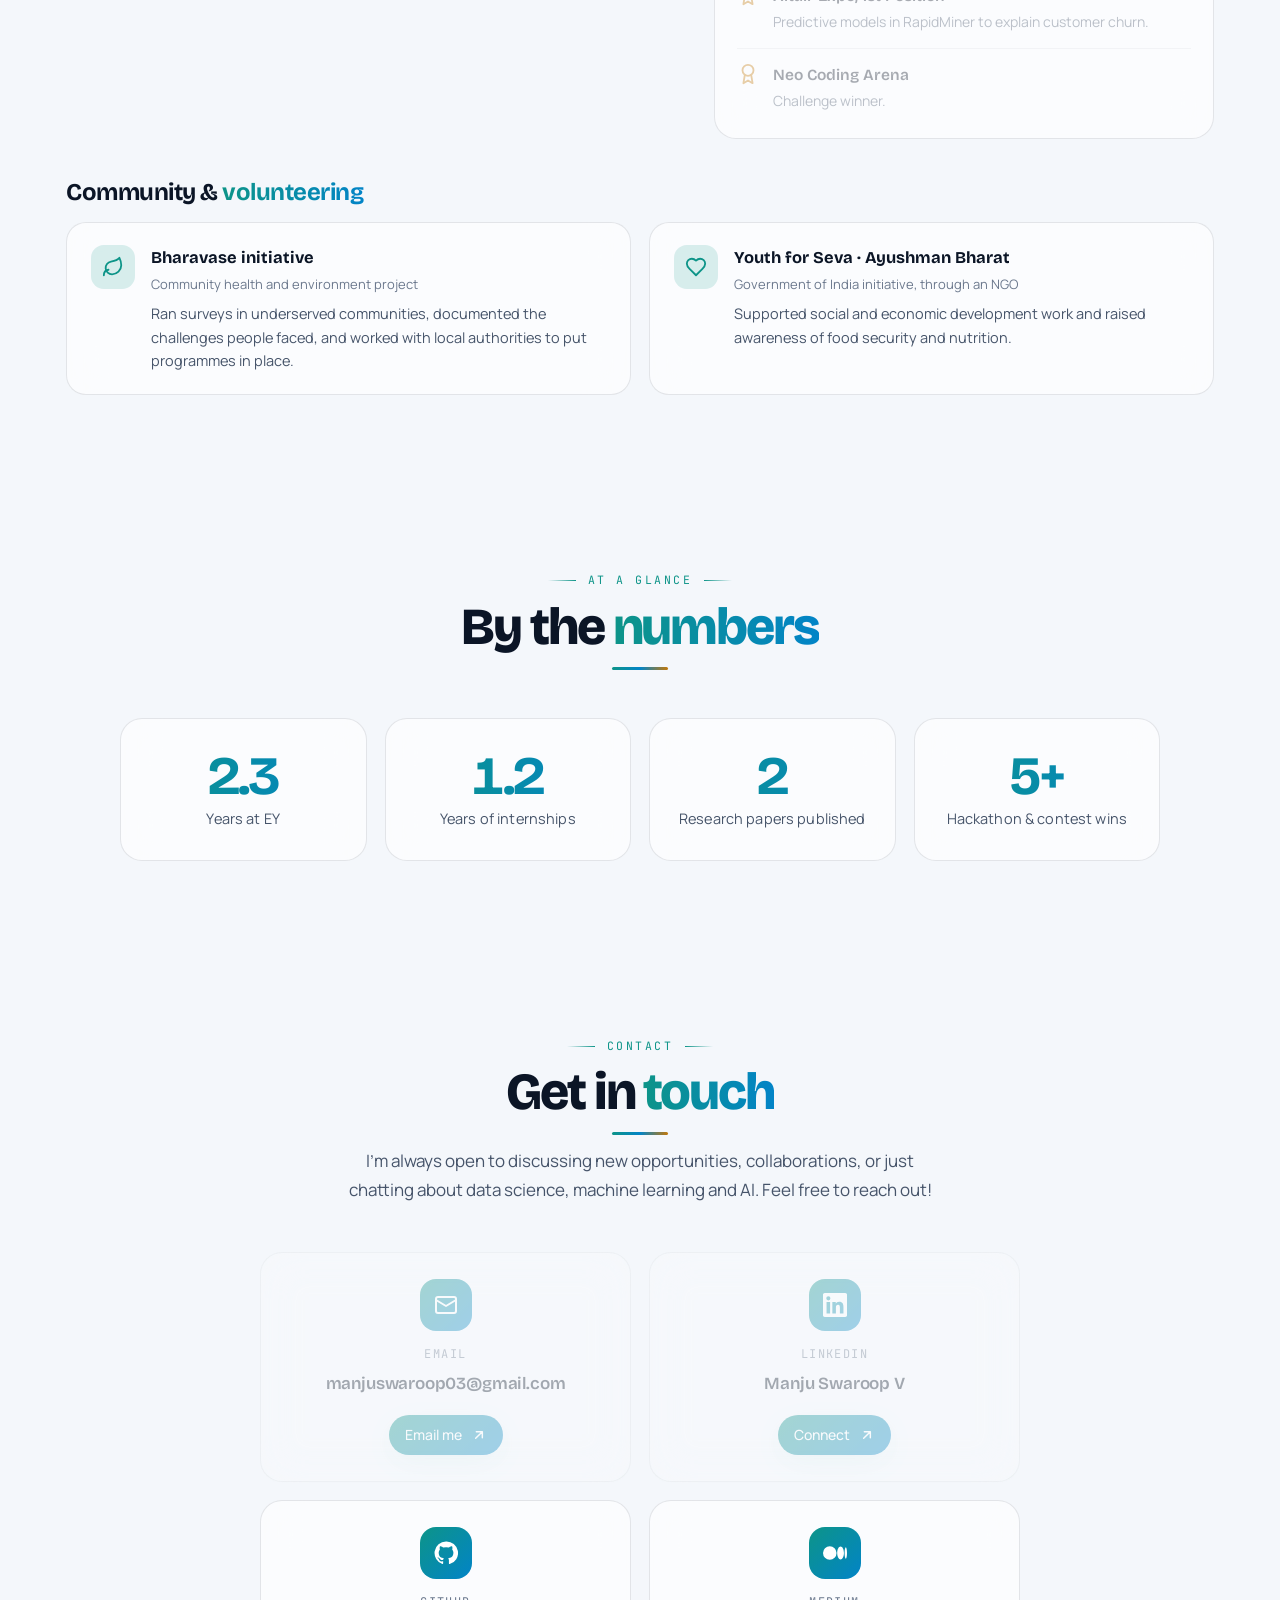
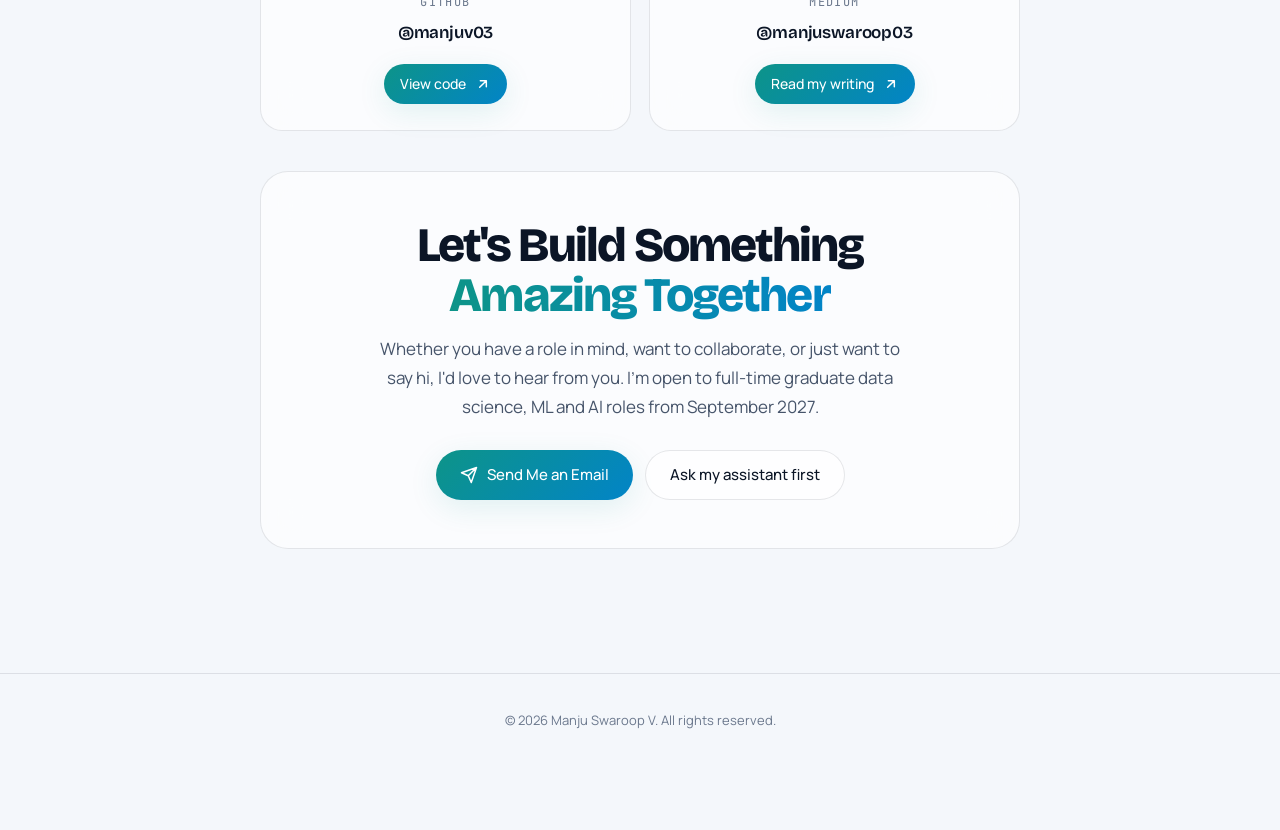
==== commit 89415216: "Numbers: add hackathon and contest wins" ====
--- a/index.html
+++ b/index.html
@@ -30,7 +30,7 @@
 <link rel="preconnect" href="https://fonts.googleapis.com">
 <link rel="preconnect" href="https://fonts.gstatic.com" crossorigin>
 <link rel="stylesheet" href="https://fonts.googleapis.com/css2?family=Bricolage+Grotesque:opsz,wght@12..96,500;12..96,600;12..96,700;12..96,800&family=Manrope:wght@400;500;600;700&family=JetBrains+Mono:wght@400;500&display=swap">
-<link rel="stylesheet" href="css/style.css?v=0ccee8ed">
+<link rel="stylesheet" href="css/style.css?v=bf78cc09">
 
 </head>
 <body>
@@ -308,6 +308,7 @@
       <div class="stat glass hov reveal"><b class="gradient-text" data-count="2.3" data-dec="1">2.3</b><span>Years at EY</span></div>
       <div class="stat glass hov reveal"><b class="gradient-text" data-count="1.2" data-dec="1">1.2</b><span>Years of internships</span></div>
       <div class="stat glass hov reveal"><b class="gradient-text" data-count="2">2</b><span>Research papers published</span></div>
+      <div class="stat glass hov reveal"><b class="gradient-text" data-count="5" data-suffix="+">5+</b><span>Hackathon &amp; contest wins</span></div>
     </div>
   </div>
 </section>
--- a/css/style.css
+++ b/css/style.css
@@ -235,11 +235,12 @@
 @media (max-width:760px){.edu{grid-template-columns:1fr}.edu .card{grid-row:auto;grid-template-rows:auto}}
 
 /* stats */
-.stats{display:grid;grid-template-columns:repeat(3,minmax(0,1fr));gap:18px;max-width:960px;margin:0 auto}
-.stat{border-radius:22px;padding:28px 20px;text-align:center}
+.stats{display:grid;grid-template-columns:repeat(4,minmax(0,1fr));gap:18px;max-width:1040px;margin:0 auto}
+.stat{border-radius:22px;padding:28px 16px;text-align:center}
 .stat b{display:block;font-family:var(--display);font-size:clamp(38px,5vw,54px);font-weight:700;letter-spacing:-.03em;font-variant-numeric:tabular-nums;line-height:1.1}
 .stat span{color:var(--muted);font-size:14px}
-@media (max-width:600px){.stats{grid-template-columns:1fr}}
+@media (max-width:860px){.stats{grid-template-columns:repeat(2,minmax(0,1fr))}}
+@media (max-width:420px){.stats{grid-template-columns:1fr}}
 
 /* contact */
 .contact{max-width:760px;margin:0 auto;text-align:center;border-radius:28px;padding:48px 28px}
